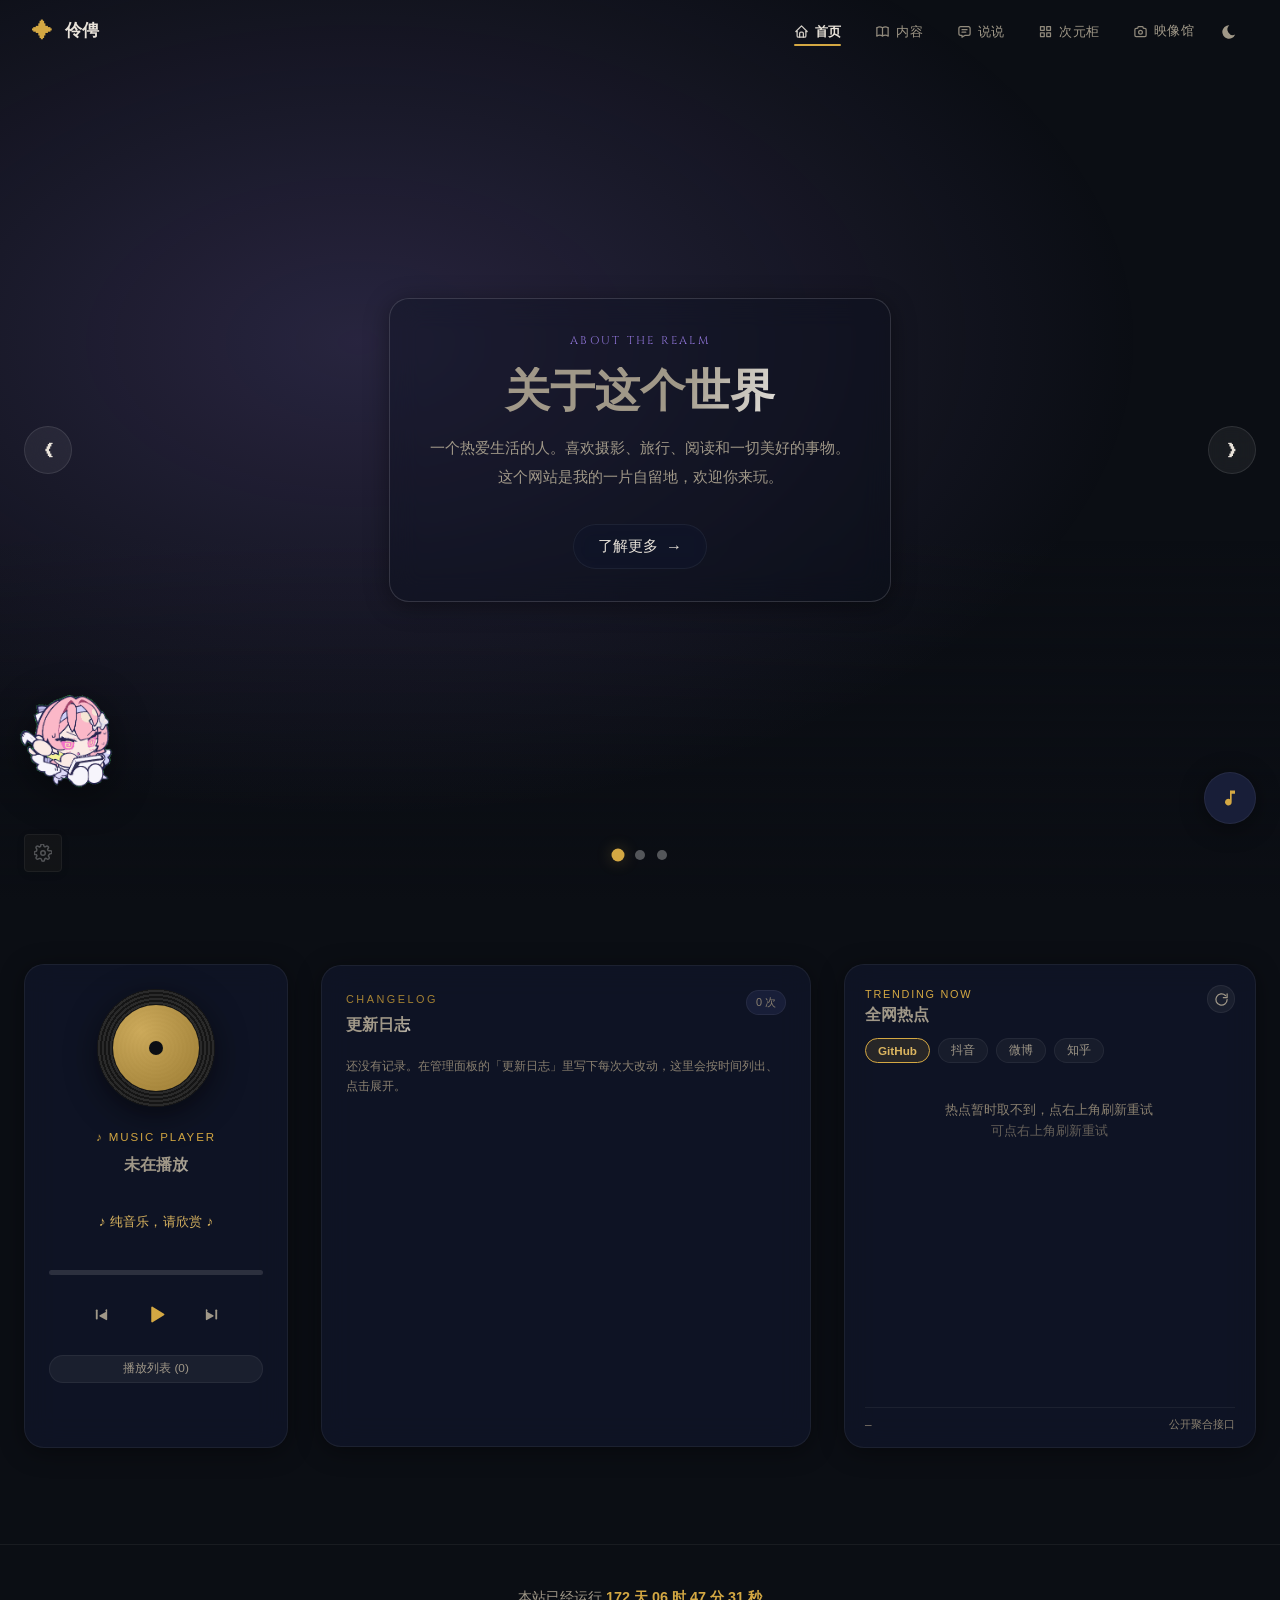
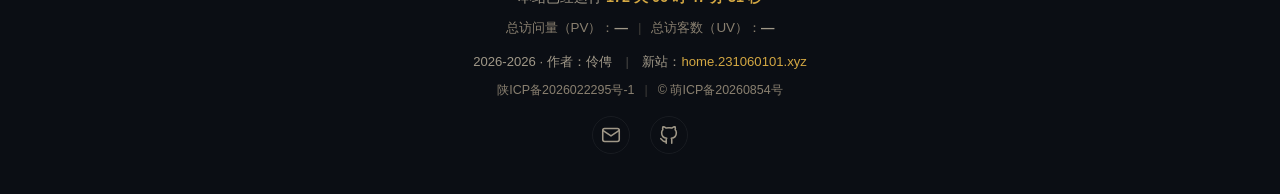
==== index.html @ 1134cbf4 "feat(dimension): 详情弹窗封面右侧加"档案信息表"，填掉那块空白 用户圈出封面右侧那块空白（作者胶囊下方、约 150px 高），问该加什么。 方案：加一张「名称 + 值」的档案信息表，" ====
<!DOCTYPE html>
<html lang="zh-CN" data-theme="dark"><!-- v250822.player -->
<head>
<meta charset="UTF-8">
<meta name="viewport" content="width=device-width, initial-scale=1.0">
<link rel="icon" id="favicon" href="assets/avatar-default.jpg">
<title>伶俜</title>
<meta name="description" content="伶俜的个人主页 - 探索奇幻世界">
<meta property="og:title" content="伶俜 | 幻想之境">
<meta property="og:description" content="探索伶俜的奇幻世界">
<meta property="og:type" content="website">
<meta property="og:url" content="https://home.xiaoaijiang.cloud">
<!-- 分享预览卡：没有 og:image 时，链接发到微信/QQ/Twitter 只有一行干文字，很难被点开。
    封面＝站点头像做成圆形（金色描边＋光晕，与站内 .slide-avatar 同款），1200x630 JPEG。 -->
<meta property="og:image" content="https://home.xiaoaijiang.cloud/assets/og-cover.jpg">
<meta property="og:image:width" content="1200">
<meta property="og:image:height" content="630">
<meta property="og:image:type" content="image/jpeg">
<meta property="og:image:alt" content="伶俜的头像">
<meta property="og:site_name" content="伶俜">
<meta name="twitter:card" content="summary_large_image">
<meta name="twitter:image" content="https://home.xiaoaijiang.cloud/assets/og-cover.jpg">
<meta name="twitter:image:alt" content="伶俜的头像">
<link rel="apple-touch-icon" href="assets/apple-touch-icon.png">
<meta name="theme-color" content="#0B0E14">
<meta name="color-scheme" content="dark">
<link rel="preconnect" href="https://xiaoaijiang-api.2918762608.workers.dev">
<style>
@font-face{font-family:'Cinzel';font-style:normal;font-weight:400 800;font-display:swap;src:url(assets/fonts/cinzel-latin.woff2) format('woff2');unicode-range:U+0000-00FF,U+0131,U+0152-0153,U+02BB-02BC,U+02C6,U+02DA,U+02DC,U+0304,U+0308,U+0329,U+2000-206F,U+20AC,U+2122,U+2191,U+2193,U+2212,U+2215,U+FEFF,U+FFFD}
@font-face{font-family:'Cinzel';font-style:normal;font-weight:400 800;font-display:swap;src:url(assets/fonts/cinzel-latin-ext.woff2) format('woff2');unicode-range:U+0100-02BA,U+02BD-02C5,U+02C7-02CC,U+02CE-02D7,U+02DD-02FF,U+0304,U+0308,U+0329,U+1D00-1DBF,U+1E00-1E9F,U+1EF2-1EFF,U+2020,U+20A0-20AB,U+20AD-20C0,U+2113,U+2C60-2C7F,U+A720-A7FF}
</style>
<script type="application/ld+json">
{"@context":"https://schema.org","@type":"Person","name":"伶俜","url":"https://home.xiaoaijiang.cloud","description":"一个热爱生活的人。喜欢摄影、旅行、阅读和一切美好的事物。","knowsAbout":["摄影","旅行","阅读","音乐","编程"]}
</script>
<style>
/* ============================================================
   FANTASY GAME PORTAL — DESIGN SYSTEM
   Theme: 星界暗底 + 羊皮纸容器 + 星芒金饰 + 毛玻璃
   ============================================================ */
:root {
  --void:#0B0E14;--astral:#11162A;--astral-elevated:#181E38;--astral-surface:#1C2342;
  --parchment:#F2E8D5;--parchment-warm:#EDE0C8;--parchment-dark:#D4C4A2;--parchment-border:#C4B08A;
  --ink:#2D2418;--ink-muted:#5C4E3A;--ink-faint:#8A7B65;
  --gold:#D4A843;--gold-bright:#E8C456;--gold-pale:#B8943A;--gold-glow:rgba(212,168,67,0.25);
  --magic:#9075D9;--magic-glow:rgba(144,117,217,0.2);
  --crimson:#A82D3F;--crimson-hover:#C23A4F;
  --text-primary:#E8E2D9;--text-secondary:#A09888;--text-muted:#8A8070;
  --glass-bg:rgba(17,22,42,0.75);--glass-border:rgba(255,255,255,0.06);
  --surface-border:rgba(255,255,255,0.06);--surface-border-strong:rgba(255,255,255,0.1);
  --radius-sm:6px;--radius-md:12px;--radius-lg:16px;--radius-xl:20px;--radius-pill:9999px;
  --shadow-card:0 4px 24px rgba(0,0,0,0.4);
  --shadow-card-hover:0 8px 40px rgba(0,0,0,0.5),0 0 30px var(--gold-glow);
  --space-1:4px;--space-2:8px;--space-3:12px;--space-4:16px;--space-5:20px;--space-6:24px;
  --space-8:32px;--space-10:40px;--space-12:48px;--space-16:64px;--space-20:80px;--space-24:96px;
  --nav-h:64px;--container-max:1400px;--container-padding:32px;
  --font-display:'Cinzel','PingFang SC','Microsoft YaHei',serif;
  --font-body:'PingFang SC','Microsoft YaHei','Noto Sans SC',-apple-system,BlinkMacSystemFont,sans-serif;
  --font-mono:'Cascadia Code','JetBrains Mono','Fira Code','Consolas',monospace;
  --ease-out:cubic-bezier(0.16,1,0.3,1);
}
/* 暗色主题：补齐 --wf-* 别名 + 渐变文字/便利贴变量 */
[data-theme="dark"]{
  --wf-canvas:#0B0E14; --wf-ink:#F2E8D5; --wf-ink-strong:#FFF6E8;
  --wf-body:#A09888;   --wf-mute:#857B6B; --wf-mute-soft:rgba(255,255,255,0.12);
  --wf-hairline:rgba(255,255,255,0.08);  --wf-purple:#9075D9;
  --grad-a:var(--text-secondary); --grad-b:#ffffff;
  /* 说说便签：与毛玻璃卡片一致（同 --glass-bg / --glass-border，自带模糊与描边） */
  --memo-ink:#E8E2D9; --memo-muted:#A09888;
}
/* 浅色主题 */
[data-theme="light"]{
  --void:#F5F0E8; --astral:#FFFFFF; --astral-elevated:#FFFFFF; --astral-surface:#F2E8D5;
  --parchment:#F2E8D5; --parchment-warm:#EDE0C8; --parchment-dark:#D4C4A2; --parchment-border:#C4B08A;
  --ink:#2D2418; --ink-muted:#5C4E3A; --ink-faint:#8A7B65;
  --text-primary:#1C2342; --text-secondary:#5C4E3A; --text-muted:#6B5D49;
  --glass-bg:rgba(255,255,255,0.55); --glass-border:rgba(0,0,0,0.08);
  --surface-border:rgba(0,0,0,0.08); --surface-border-strong:rgba(0,0,0,0.14);
  --shadow-card:0 4px 24px rgba(31,38,60,0.10); --shadow-card-hover:0 8px 40px rgba(31,38,60,0.16);
  --wf-canvas:#F5F0E8; --wf-ink:#1C2342; --wf-ink-strong:#0B0E14;
  --wf-body:#5C4E3A; --wf-mute:#75685A; --wf-mute-soft:rgba(0,0,0,0.10);
  --wf-hairline:rgba(0,0,0,0.10); --wf-purple:#6A4FB8;
  --grad-a:var(--text-secondary); --grad-b:var(--text-primary);
  /* 说说便签：浅色主题下同 --glass-bg，与毛玻璃卡片一致 */
  --memo-ink:#1C2342; --memo-muted:#5C4E3A;
}
[data-theme="light"] ::-webkit-scrollbar-track{background:#EDE4D0}
[data-theme="light"] ::selection{color:#fff}
/* 浅色下登录框覆盖（管理面板已改用主题令牌，不再需要逐条覆盖） */
[data-theme="light"] #login-box{background:#fff;color:#333;border-color:#ddd;box-shadow:0 24px 48px rgba(0,0,0,0.15)}
[data-theme="light"] #login-box h3{color:#1C2342}
[data-theme="light"] #login-box input{background:#f7f5f0;color:#333;border-color:#ddd}
[data-theme="light"] .slide-cta:hover,[data-theme="light"] .glass-btn:hover{background:rgba(0,0,0,0.08)}
[data-theme="light"] .carousel-arrow{background:rgba(255,255,255,0.5);border-color:rgba(0,0,0,0.12)}
[data-theme="light"] .carousel-arrow:hover{background:rgba(255,255,255,0.8);border-color:var(--gold);color:var(--gold)}
/* SPA 视图切换：一次渲染全部视图，CSS 显隐 */
#main .view{display:none}
#main .view.active{display:block;animation:viewIn .4s var(--ease-out)}
@keyframes viewIn{from{opacity:0;transform:translateY(12px)}to{opacity:1;transform:translateY(0)}}
/* 毛玻璃体系 */
.glass-card{background:var(--glass-bg);backdrop-filter:blur(12px);-webkit-backdrop-filter:blur(12px);border:1px solid var(--glass-border);box-shadow:var(--shadow-card);border-radius:var(--radius-lg)}
.glass-btn{background:var(--glass-bg);backdrop-filter:blur(8px);-webkit-backdrop-filter:blur(8px);border:1px solid var(--glass-border);border-radius:var(--radius-pill);color:var(--text-primary);transition:all .25s var(--ease-out)}
.glass-btn:hover{border-color:var(--gold);color:var(--gold)}
.glass-input{background:var(--glass-bg);backdrop-filter:blur(8px);-webkit-backdrop-filter:blur(8px);border:1px solid var(--glass-border);border-radius:var(--radius-md);color:var(--text-primary)}
.glass-input:focus{border-color:var(--gold);outline:none}
/* 说说（横线便签）—— 与整站同色调
   配色与毛玻璃卡片一致：直接复用 --glass-bg / --glass-border，同样带 backdrop blur。
   文字用 --memo-ink / --memo-muted；横线 color-mix(currentColor) 自动跟随文字色；
   左边距竖线用 --gold（跟随后台配置的主色）。
   尺寸固定：无图 264×300，有图同宽、高度让出照片空间。
   正文最多 7 行，超出显示省略号（-webkit-line-clamp），未超行则完整显示。 */
.memo-wall{display:flex;flex-wrap:wrap;gap:var(--space-6);max-width:var(--container-max);margin:0 auto;padding:0 var(--container-padding);justify-content:center;align-items:flex-start}
/* 便签高度随内容增减，但正文最多 7 行：
   短内容不会拖出一大片空白，长内容在第 8 行处由 line-clamp 出省略号。
   正文最少 3 行，避免只有几个字的便签变成一条窄边。 */
.memo-card{position:relative;width:264px;padding:0;border-radius:var(--radius-lg);
  color:var(--memo-ink);
  display:flex;flex-direction:column;overflow:hidden;
  background:var(--glass-bg);
  backdrop-filter:blur(14px);-webkit-backdrop-filter:blur(14px);
  border:1px solid var(--glass-border);
  box-shadow:var(--shadow-card);
  transition:transform .3s var(--ease-out),box-shadow .3s var(--ease-out)}
/* 毛玻璃卡片没有"纸折角"，这里只保留极轻的线性高光 */
.memo-card::before{content:'';position:absolute;inset:0;pointer-events:none;border-radius:inherit;
  background:linear-gradient(180deg,rgba(255,255,255,.05),rgba(255,255,255,0) 42%)}
.memo-card:hover{transform:translateY(-6px) scale(1.02);box-shadow:var(--shadow-card-hover);z-index:2}
/* 置顶：主色描边（与其它毛玻璃卡片的 hover 描边同一套语言） */
.memo-card.pinned{box-shadow:var(--shadow-card),inset 0 0 0 1px color-mix(in srgb,var(--gold) 55%,transparent)}
.memo-card.pinned::after{content:'';position:absolute;top:0;left:0;right:0;height:3px;border-radius:var(--radius-lg) var(--radius-lg) 0 0;pointer-events:none;
  background:linear-gradient(90deg,color-mix(in srgb,var(--gold) 75%,transparent),color-mix(in srgb,var(--gold) 25%,transparent))}
/* 日期抬头 */
.memo-head{padding:13px var(--space-5) 9px;font-family:var(--font-mono);font-size:.7em;
  color:var(--memo-muted);letter-spacing:.04em;flex:none}
/* 横线书写区：repeating-linear-gradient 每 22px 一条，线与文字 line-height:22px 对齐。
   线的位置推导（实测：对真实卡片扫参得到，勿凭直觉改）：
     首行墨迹范围 12→32px；repeating 的线自带 21px 内偏移，
     故 background-position 纵向取 11px 时线正落在 32px，与墨迹底边重合（delta = 0）。
     取 0 时线在 21px（穿过字身）、取 7 时在 28px（压在字的下缘），都不对。 */
/* 正文区随内容增减，但最多 7 行：
   上限 = 7 × 22px 行高（由 .memo-text 的 line-clamp 保证），
   下限给 3 行，避免只有两三个字的便签变成一条窄边。
   这样短内容不会拖出一大片空白，长内容也不会撑破卡片。 */
.memo-lined{flex:0 1 auto;min-height:0;overflow:hidden;display:flex;flex-direction:column;
  padding:11px var(--space-5) 6px 32px;
  background-image:
    repeating-linear-gradient(to bottom,transparent 0 21px,color-mix(in srgb,currentColor 11%,transparent) 21px 22px),
    linear-gradient(to right,transparent 23px,color-mix(in srgb,var(--gold) 45%,transparent) 23px 24px,transparent 24px);
  background-position:0 11px,0 0;
  background-repeat:repeat,no-repeat;background-attachment:local,scroll}
/* 正文最多 7 行：超出由 line-clamp 出省略号，未超行则完整显示（不做字符截断）。
   break-word 保证长串英文/URL 也能换行，否则一行装不下会漏出行数。 */
.memo-text{font-size:0.95em;color:var(--memo-ink);line-height:22px;min-height:66px;white-space:pre-wrap;
  word-break:break-word;overflow-wrap:anywhere;margin:0;
  display:-webkit-box;-webkit-box-orient:vertical;-webkit-line-clamp:7;line-clamp:7;overflow:hidden}
/* 底部：评论标记 */
.memo-foot{display:flex;align-items:center;justify-content:space-between;gap:var(--space-2);
  flex:none;padding:0 var(--space-5) 13px 32px}
.memo-date{display:none}
.memo-card{cursor:pointer}
/* 说说：筛选栏 / 标签 / 归档视图 */
.memo-toolbar{display:flex;align-items:center;gap:14px;flex-wrap:wrap;max-width:var(--container-max);margin:0 auto var(--space-5)}
.memo-tabs{display:flex;gap:4px;background:var(--astral-elevated);border:1px solid var(--surface-border);border-radius:999px;padding:3px;flex:none}
.memo-tab{font:inherit;font-size:.78em;color:var(--text-secondary);background:transparent;border:none;border-radius:999px;padding:5px 16px;cursor:pointer;transition:background .2s,color .2s}
.memo-tab.active{background:var(--gold-glow);color:var(--gold-bright)}
.memo-tagbar{display:flex;align-items:center;gap:8px;flex-wrap:wrap;min-height:24px}
.memo-tag{font-size:.74em;color:var(--text-secondary);background:var(--astral-elevated);border:1px solid var(--surface-border);border-radius:999px;padding:3px 11px;cursor:pointer;transition:all .2s;user-select:none}
.memo-tag:hover{border-color:var(--gold);color:var(--gold-bright)}
.memo-tag.on{background:var(--gold-glow);border-color:var(--gold);color:var(--gold-bright)}
.memo-tag i{font-style:normal;opacity:.6;margin-left:5px;font-size:.9em}
.memo-tag-hint{font-size:.74em;color:var(--text-muted)}
/* 归档：分组方式切换（按时间 / 按标签） */
.memo-grouping{display:flex;align-items:center;gap:6px;flex:none}
.memo-grouping-label{font-size:.72em;color:var(--text-muted)}
.memo-gbtn{font:inherit;font-size:.72em;color:var(--text-muted);background:transparent;border:1px solid var(--surface-border);border-radius:999px;padding:3px 11px;cursor:pointer;transition:all .2s}
.memo-gbtn:hover{color:var(--text-secondary);border-color:var(--gold-pale)}
.memo-gbtn.on{color:var(--gold-bright);border-color:var(--gold);background:var(--gold-glow)}
.memo-arch-taggroup .memo-arch-label{color:var(--gold-bright)}
.memo-arch-taggroup .memo-arch-label::before{content:'#';opacity:.55;margin-right:1px}
/* ============ 次元柜（书籍 / 影视 / 游戏）============ */
.dim-toolbar{display:flex;align-items:center;justify-content:space-between;gap:var(--space-4);flex-wrap:wrap;margin-bottom:var(--space-6)}
.dim-tabs{display:flex;gap:5px;background:var(--glass-bg);border:1px solid var(--glass-border);border-radius:999px;padding:4px;flex:none}
.dim-tab{font:inherit;font-size:.82em;color:var(--text-secondary);background:transparent;border:none;border-radius:999px;padding:7px 18px;cursor:pointer;display:flex;align-items:center;gap:6px;transition:all .22s var(--ease-out);white-space:nowrap}
.dim-tab:hover{color:var(--text-primary)}
.dim-tab.active{color:#1a1408;background:linear-gradient(135deg,var(--gold-bright),var(--gold));box-shadow:0 2px 10px var(--gold-glow)}
.dim-tab-ic{display:block;flex:none;transition:transform .26s var(--ease-out)}
.dim-tab:hover .dim-tab-ic{transform:translateY(-1px) scale(1.1)}
.dim-tab:active{transform:scale(.95)}
.dim-tab.active .dim-tab-ic{transform:scale(1.06)}
.dim-subs{display:flex;gap:6px;flex-wrap:wrap;justify-content:flex-end}
.dim-sub{font:inherit;font-size:.74em;color:var(--text-muted);background:transparent;border:1px solid var(--surface-border);border-radius:999px;padding:4px 12px;cursor:pointer;display:flex;gap:6px;align-items:center;transition:all .2s}
.dim-sub:hover{color:var(--text-secondary);border-color:var(--gold-pale)}
.dim-sub.on{color:var(--gold-bright);border-color:var(--gold);background:var(--gold-glow)}
.dim-sub span{font-size:.9em;opacity:.72;font-variant-numeric:tabular-nums}
.dim-grid{display:grid;grid-template-columns:repeat(auto-fill,minmax(228px,1fr));gap:var(--space-5);align-items:start}
.dim-grid.games{grid-template-columns:repeat(auto-fill,minmax(268px,1fr))}
.dim-card{display:flex;flex-direction:column;background:var(--glass-bg);border:1px solid var(--glass-border);border-radius:var(--radius-lg);overflow:hidden;transition:transform .28s var(--ease-out),border-color .28s,box-shadow .28s}
.dim-card:hover{transform:translateY(-4px);border-color:var(--gold-pale);box-shadow:0 12px 32px rgba(0,0,0,.28)}
.dim-thumb{position:relative;width:100%;aspect-ratio:3/4;background:rgba(0,0,0,.22);overflow:hidden;flex:none}
.dim-poster{width:100%;height:100%;object-fit:cover;display:block}
.dim-img-none{display:flex;align-items:center;justify-content:center;font-size:2.4em;opacity:.5}
.dim-img-broken{background:rgba(0,0,0,.2)}
/* 游戏：小图标 + 横向排布 */
.dim-card.is-game{flex-direction:row;align-items:flex-start}
.dim-card.is-game .dim-thumb{width:64px;height:64px;aspect-ratio:auto;margin:14px 0 14px 14px;border-radius:12px}
.dim-icon{width:100%;height:100%;object-fit:cover;display:block}
.dim-card.is-game .dim-body{padding:14px 14px 14px 12px}
.dim-body{padding:14px 16px 16px;display:flex;flex-direction:column;gap:7px;flex:1;min-width:0}
.dim-head{display:flex;align-items:flex-start;gap:8px;justify-content:space-between}
.dim-title{font-size:.98em;color:var(--text-primary);margin:0;line-height:1.35;font-weight:600;word-break:break-word}
.dim-chip{font-size:.68em;color:var(--gold-pale);border:1px solid rgba(212,168,67,.3);border-radius:999px;padding:1px 8px;white-space:nowrap;flex:none;line-height:1.6}
.dim-meta{font-size:.74em;color:var(--text-muted);margin:0;line-height:1.5}
.dim-stars{display:flex;align-items:center;gap:1px;font-size:.88em;line-height:1}
.dim-star{color:var(--surface-border)}
.dim-star.full{color:var(--gold-bright)}
.dim-star.half{background:linear-gradient(90deg,var(--gold-bright) 50%,var(--surface-border) 50%);-webkit-background-clip:text;background-clip:text;color:transparent}
.dim-score{margin-left:6px;font-size:.82em;color:var(--text-muted);font-variant-numeric:tabular-nums}
.dim-review{font-size:.82em;color:var(--text-secondary);line-height:1.68;margin:0;white-space:pre-wrap;word-break:break-word}
/* 整张卡片点击展开：详情（简介 / 评价 / 链接）默认收起 */
.dim-card.clickable{cursor:pointer}
.dim-card.clickable:hover{border-color:var(--gold)}
.dim-card.clickable:active{transform:translateY(-1px) scale(.995)}
.dim-card:focus-visible{outline:2px solid var(--gold);outline-offset:2px}
.dim-toggle{display:flex;align-items:center;gap:6px;font-size:.74em;color:var(--gold);margin-top:3px;user-select:none;transition:color .2s}
.dim-card:hover .dim-toggle{color:var(--gold-bright)}
.dim-chev{transition:transform .28s var(--ease-out);display:inline-block;font-size:1.1em;line-height:1}
/* ============ 书籍：立体书（参考博客书架的抽书效果）============ */
.dim-grid.books{grid-template-columns:repeat(auto-fill,minmax(138px,1fr));gap:30px 22px;perspective:1400px}
.book3d{--book-depth:34px;position:relative;background:none;border:none;border-radius:0;overflow:visible;padding:0;
  perspective:900px;cursor:default;transition:none}
.book3d.clickable{cursor:pointer}
.book3d:hover,.book3d:focus-visible{transform:none;box-shadow:none;border-color:transparent}
.book3d:focus-visible{outline:2px solid var(--gold);outline-offset:6px;border-radius:4px}
.book3d-scene{position:relative;width:100%;aspect-ratio:25/36}
.book3d-inner{position:absolute;inset:0;transform-style:preserve-3d;transition:transform .52s cubic-bezier(.22,.61,.36,1)}
.book3d:hover .book3d-inner{transform:rotateY(-30deg) scale(1.09) translateX(-14px)}
.book3d.following .book3d-inner{transition:transform .16s ease-out}
.book3d-cover{position:absolute;inset:0;border-radius:3px 5px 5px 3px;overflow:hidden;background:#1c1a16;
  box-shadow:0 1px 2px rgba(0,0,0,.35),0 8px 20px rgba(0,0,0,.32),
             inset -2px 0 3px rgba(0,0,0,.35),inset 1px 0 1px rgba(255,255,255,.14),inset 0 -1px 0 rgba(0,0,0,.25)}
.book3d-art{position:absolute;inset:0;overflow:hidden;background:linear-gradient(135deg,#2a2721,#1b1915)}
.book3d-img{position:relative;z-index:1;width:100%;height:100%;object-fit:cover;display:block}
.book3d-img-broken{display:none}
.book3d-fallback{position:absolute;inset:0;display:flex;flex-direction:column;align-items:center;justify-content:center;gap:9px;padding:16px 11px;text-align:center;
  background:linear-gradient(150deg,#3d3628,#221e17);color:var(--gold-pale)}
.book3d-fb-ic{opacity:.55;margin-bottom:2px}
.book3d-fb-title{font-size:.84em;line-height:1.55;font-weight:600;color:#f2e8d2;word-break:break-word}
.book3d-fb-author{font-size:.68em;opacity:.72}
/* 影视：海报是 2:3，书薄一点，网格也稍宽 */
.dim-grid.films{grid-template-columns:repeat(auto-fill,minmax(156px,1fr));gap:30px 24px}
.book3d.film3d{--book-depth:30px}
.book3d.film3d .book3d-scene{aspect-ratio:2/3}
.book3d.film3d .book3d-cover{border-radius:4px 7px 7px 4px}
.book3d.film3d .book3d-back{border-radius:4px 7px 7px 4px}
/* 书脊高光/暗部，让封面有"被装订过"的立体感 */
.book3d-bind{position:absolute;left:0;top:0;bottom:0;width:10%;z-index:2;pointer-events:none;mix-blend-mode:overlay;
  background:linear-gradient(90deg,rgba(255,255,255,0),rgba(255,255,255,.26) 26%,rgba(255,255,255,0) 52%,rgba(0,0,0,.3) 84%,rgba(0,0,0,.12))}
.book3d-tag{position:absolute;top:6px;left:6px;z-index:3;font-size:.6em;color:#fff;background:rgba(0,0,0,.58);border-radius:4px;padding:2px 6px;line-height:1.5;pointer-events:none;letter-spacing:.02em}
.book3d-score{position:absolute;top:6px;right:6px;z-index:3;font-size:.63em;font-weight:700;color:#fbbf24;background:rgba(0,0,0,.58);border-radius:4px;padding:2px 6px;line-height:1.5;pointer-events:none}
/* 右侧书页边：绕 Y 转 90° 后正好连起封面与封底，抽出来时才看得见 */
.book3d-pages{position:absolute;top:3px;left:calc(100% - var(--book-depth) / 2 - 3px);width:calc(var(--book-depth) - 2px);height:calc(100% - 12px);
  transform:rotateY(90deg) translateX(calc(var(--book-depth) / 2));
  background:repeating-linear-gradient(90deg,#f6f2e8,#ded9cc 1px,#f6f2e8 3px,#bab4a5 2px)}
.book3d-back{position:absolute;inset:0;border-radius:3px 5px 5px 3px;transform:translateZ(calc(-1 * var(--book-depth)));
  background:linear-gradient(135deg,#2b2822,#191714);box-shadow:inset 0 0 12px rgba(0,0,0,.55)}
@media (max-width:820px){ .dim-grid.books{grid-template-columns:repeat(auto-fill,minmax(116px,1fr));gap:24px 16px} }
@media (max-width:520px){
  .dim-grid.books{grid-template-columns:repeat(auto-fill,minmax(96px,1fr));gap:20px 12px}
  .book3d{--book-depth:22px}
  .book3d-tag{font-size:.54em;top:4px;left:4px;padding:1px 4px}
  .book3d-score{font-size:.56em;top:4px;right:4px;padding:1px 4px}
}
@media (prefers-reduced-motion: reduce){
  .book3d-inner{transition:none}
  .book3d:hover .book3d-inner{transform:none}
}
.dim-svg{display:block}
.dim-empty .dim-svg{margin:0 auto 10px;opacity:.55;color:var(--text-muted)}
/* ============ 次元柜详情弹窗 ============ */
body.dim-modal-open{overflow:hidden}
.dim-modal{position:fixed;inset:0;z-index:9999;display:flex;align-items:center;justify-content:center;padding:24px;opacity:0;pointer-events:none;transition:opacity .26s var(--ease-out)}
.dim-modal.show{opacity:1;pointer-events:auto}
.dim-modal-mask{position:absolute;inset:0;background:rgba(6,8,14,.72);backdrop-filter:blur(6px);-webkit-backdrop-filter:blur(6px)}
.dim-modal-box{position:relative;width:min(640px,100%);max-height:min(86vh,860px);display:flex;flex-direction:column;
  background:linear-gradient(160deg,rgba(28,26,22,.98),rgba(18,17,15,.99));border:1px solid var(--gold-pale);
  border-radius:18px;box-shadow:0 28px 80px rgba(0,0,0,.6);
  transform:translateY(26px) scale(.93);opacity:0;
  transition:transform .36s cubic-bezier(.16,1,.3,1),opacity .26s ease-out;
  overflow:hidden}
.dim-modal.show .dim-modal-box{transform:none;opacity:1}
/* 弹窗内容依次淡入，开起来有层次 */
@keyframes dimMIn{from{opacity:0;transform:translateY(12px)}to{opacity:1;transform:none}}
.dim-modal-scroll>*{animation:dimMIn .44s var(--ease-out) both}
.dim-modal-scroll>*:nth-child(1){animation-delay:.04s}
.dim-modal-scroll>*:nth-child(2){animation-delay:.09s}
.dim-modal-scroll>*:nth-child(3){animation-delay:.13s}
.dim-modal-scroll>*:nth-child(4){animation-delay:.17s}
.dim-modal-scroll>*:nth-child(5){animation-delay:.21s}
.dim-modal-scroll>*:nth-child(6){animation-delay:.25s}
.dim-modal-scroll>*:nth-child(n+7){animation-delay:.28s}
@media (prefers-reduced-motion: reduce){
  .dim-modal-box{transition:opacity .2s}
  .dim-modal-scroll>*{animation:none}
}
.dim-modal-x{position:absolute;top:12px;right:12px;z-index:2;width:34px;height:34px;display:flex;align-items:center;justify-content:center;
  background:rgba(0,0,0,.42);color:var(--text-secondary);border:1px solid var(--glass-border);border-radius:50%;cursor:pointer;transition:all .2s}
.dim-modal-x:hover{color:var(--gold-bright);border-color:var(--gold);background:rgba(0,0,0,.62)}
.dim-modal-x:active{transform:scale(.92)}
.dim-modal-scroll{padding:26px 28px 28px;overflow-y:auto;overscroll-behavior:contain}
.dim-m-cover{position:relative;margin:-26px -28px 18px;height:280px;overflow:hidden;background:rgba(0,0,0,.4);
  display:flex;align-items:center;justify-content:center}
.dim-m-cover.is-game{height:220px}
/* 背景：同一张图放大 + 高斯模糊，作为衬底（主图不裁切，边缘不会突兀） */
.dim-m-cover-bg{position:absolute;inset:-24px;background-size:cover;background-position:center;
  filter:blur(30px) saturate(1.25) brightness(.72);transform:scale(1.12)}
/* 主图：完整显示（contain），带投影，长宽比再极端也不会被切掉 */
.dim-m-cover-img{position:relative;z-index:1;max-width:calc(100% - 36px);max-height:calc(100% - 26px);width:auto;height:auto;
  object-fit:contain;display:block;border-radius:5px;box-shadow:0 12px 34px rgba(0,0,0,.55),0 0 0 1px rgba(255,255,255,.08)}
.dim-m-head{display:flex;align-items:center;gap:9px;flex-wrap:wrap;margin-bottom:9px}
.dim-m-kind{display:inline-flex;align-items:center;gap:5px;font-size:.72em;color:var(--gold-pale);letter-spacing:.04em}
.dim-m-title{font-size:1.28em;color:var(--text-primary);margin:0 0 6px;line-height:1.4;font-weight:600;word-break:break-word;padding-right:36px}
.dim-m-meta{font-size:.8em;color:var(--text-muted);margin:0 0 8px}
.dim-m-stars{font-size:1.05em;margin-bottom:4px}
.dim-m-sec{margin-top:18px;padding-top:16px;border-top:1px solid var(--glass-border)}
.dim-m-lb{font-size:.74em;color:var(--gold-bright);letter-spacing:.08em;margin-bottom:8px}
.dim-m-text{font-size:.9em;color:var(--text-secondary);line-height:1.85;margin:0;white-space:pre-wrap;word-break:break-word}
.dim-m-list{margin:0;padding-left:19px;display:flex;flex-direction:column;gap:8px}
.dim-m-list li{font-size:.88em;color:var(--text-secondary);line-height:1.8}
.dim-m-none{font-size:.84em;color:var(--text-muted);margin:16px 0 0}
.dim-m-link{display:inline-block;margin-top:20px;font-size:.82em;color:var(--gold);text-decoration:none;border:1px solid rgba(212,168,67,.36);border-radius:9px;padding:7px 16px;transition:all .2s}
.dim-m-link:hover{color:var(--gold-bright);border-color:var(--gold);background:var(--gold-glow)}
/* ══════════ 详情弹窗改版（照用户草图：封面 / 作品名 / 作者·平台 / 标签 / 01 SYNOPSIS 简介）══════════ */
.dim-top{display:flex;gap:18px;align-items:flex-start}
.dm-cover{position:relative;flex:none;width:150px;aspect-ratio:2/3;border-radius:8px;overflow:hidden;
  background:rgba(255,255,255,.05);border:1px solid var(--glass-border);
  box-shadow:0 16px 36px rgba(0,0,0,.45)}
.dm-cover img{width:100%;height:100%;object-fit:cover;display:block}
.dm-cover-fb{position:absolute;inset:0;display:flex;align-items:center;justify-content:center;color:var(--text-muted)}
.dm-cover:not(.is-empty) .dm-cover-fb{display:none}
.dm-info{flex:1;min-width:0;display:flex;flex-direction:column;gap:10px;padding-top:2px}
.dm-title{margin:0;font-size:1.5em;line-height:1.3;font-weight:600;color:var(--text-primary);word-break:break-word}
.dm-author{display:inline-flex;align-items:center;gap:7px;align-self:flex-start;max-width:100%;
  font-size:.82em;color:var(--gold-bright);text-decoration:none;
  border:1px solid rgba(212,168,67,.55);border-radius:6px;padding:4px 10px;
  background:rgba(212,168,67,.08);transition:all .2s}
.dm-author:hover{background:rgba(212,168,67,.16);border-color:var(--gold)}
.dm-chev{font-size:1.15em;line-height:1;opacity:.8}
.dm-stars{font-size:.95em}
/* 封面右侧那张"档案信息表"：评分 / 类型 / 日期 —— 填满原来空着的那块 */
.dm-facts{margin:14px 0 0;padding:0;display:flex;flex-direction:column;gap:9px}
.dm-facts>div{display:flex;align-items:baseline;gap:12px;font-size:.82em;min-width:0}
.dm-facts dt{flex:none;width:3em;color:var(--text-muted);letter-spacing:.1em;font-size:.92em}
.dm-facts dd{margin:0;display:flex;align-items:center;gap:8px;flex-wrap:wrap;
  color:var(--text-secondary);min-width:0;word-break:break-word}
.dm-facts dd i{font-style:normal;opacity:.4}
.dm-fact-num{font-weight:600;color:var(--gold-bright);font-variant-numeric:tabular-nums}
.dm-fact-mono{font-family:ui-monospace,SFMono-Regular,Menlo,monospace;font-size:.94em;letter-spacing:.04em}
.dm-tags{display:flex;flex-wrap:wrap;gap:8px;margin:16px 0 0}
.dm-tag{font-size:.78em;line-height:1.4;color:var(--text-secondary);background:rgba(255,255,255,.06);
  border:1px solid var(--glass-border);border-radius:999px;padding:5px 14px}
.dm-sec{margin-top:22px}
.dm-sec-head{display:flex;align-items:center;gap:7px;font-size:.72em;letter-spacing:.14em;
  font-family:ui-monospace,SFMono-Regular,Menlo,monospace;color:var(--text-muted)}
.dm-sec-head b{font-weight:500;color:var(--gold-pale)}
.dm-sec-head i{font-style:normal;opacity:.45}
.dm-sec-head em{flex:1;height:1px;background:var(--glass-border);margin-left:4px}
.dm-sec-title{margin:10px 0 12px;font-size:1.16em;font-weight:600;color:var(--text-primary)}
.dm-text{margin:0;font-size:.92em;line-height:2;color:var(--text-secondary);
  white-space:pre-wrap;word-break:break-word;text-indent:2em}
.dm-list{margin:0;padding-left:19px;display:flex;flex-direction:column;gap:8px}
.dm-list li{font-size:.9em;line-height:1.85;color:var(--text-secondary)}
.dm-link{display:inline-block;margin-top:22px;font-size:.82em;color:var(--gold);text-decoration:none;
  border:1px solid rgba(212,168,67,.4);border-radius:8px;padding:7px 16px;transition:all .2s}
.dm-link:hover{color:var(--gold-bright);border-color:var(--gold);background:var(--gold-glow)}
@media (max-width:560px){
  .dm-cover{width:112px}
  .dm-title{font-size:1.24em}
}
@media (max-width:560px){
  .dim-modal{padding:0;align-items:flex-end}
  .dim-modal-box{width:100%;max-height:92vh;border-radius:18px 18px 0 0;border-bottom:none}
  .dim-modal-scroll{padding:22px 20px 26px}
  .dim-m-cover{margin:-22px -20px 16px;height:230px}
  .dim-m-title{font-size:1.15em}
}
/* 切换分类时错落入场，让"点了有反应"看得见 */
@keyframes dimIn{from{opacity:0;transform:translateY(12px)}to{opacity:1;transform:none}}
.dim-anim .dim-card{animation:dimIn .4s var(--ease-out) both}
.dim-anim .dim-card:nth-child(1){animation-delay:0s}
.dim-anim .dim-card:nth-child(2){animation-delay:.05s}
.dim-anim .dim-card:nth-child(3){animation-delay:.1s}
.dim-anim .dim-card:nth-child(4){animation-delay:.15s}
.dim-anim .dim-card:nth-child(5){animation-delay:.2s}
.dim-anim .dim-card:nth-child(n+6){animation-delay:.25s}
.dim-link{font-size:.75em;color:var(--gold);text-decoration:none;margin-top:2px;transition:color .2s}
.dim-link:hover{color:var(--gold-bright)}
.dim-empty{grid-column:1/-1;text-align:center;color:var(--text-muted);font-size:.88em;padding:52px 16px;line-height:1.9}
.dim-count{text-align:center;font-size:.76em;color:var(--text-muted);margin-top:var(--space-5)}
@media (max-width:820px){
  .dim-toolbar{flex-direction:column;align-items:stretch;gap:var(--space-3)}
  .dim-tabs{justify-content:center}
  .dim-subs{justify-content:center}
}
@media (max-width:520px){
  .dim-grid{grid-template-columns:1fr 1fr;gap:var(--space-4)}
  .dim-grid.games{grid-template-columns:1fr}
  .dim-tab{padding:6px 13px;font-size:.78em}
}
.memo-tags{display:flex;gap:6px;flex-wrap:wrap;padding:0 var(--space-5) 8px 32px}
.memo-tag-chip{font-size:.68em;color:var(--gold-pale);background:rgba(212,168,67,.1);border:1px solid rgba(212,168,67,.3);border-radius:999px;padding:1px 9px;cursor:pointer}
.memo-tag-chip:hover{color:var(--gold-bright);border-color:var(--gold)}
.memo-archive{max-width:var(--container-max);margin:0 auto;display:flex;flex-direction:column;gap:var(--space-6)}
.memo-arch-month{display:flex;flex-direction:column;gap:2px}
.memo-arch-label{font-family:var(--font-display);font-size:.92em;color:var(--wf-ink);padding-bottom:7px;margin-bottom:5px;border-bottom:1px solid var(--surface-border);display:flex;align-items:baseline;gap:10px}
.memo-arch-label span{font-size:.72em;color:var(--text-muted);font-weight:400}
.memo-arch-row{display:flex;align-items:baseline;gap:12px;padding:7px 10px;border-radius:8px;cursor:pointer;transition:background .18s}
.memo-arch-row:hover{background:var(--astral-elevated)}
.memo-arch-date{font-size:.74em;color:var(--text-muted);flex:none;font-variant-numeric:tabular-nums;width:42px}
.memo-arch-text{font-size:.84em;color:var(--text-secondary);flex:1;min-width:0;overflow:hidden;text-overflow:ellipsis;white-space:nowrap}
.memo-arch-tags{font-size:.68em;color:var(--gold-pale);flex:none}
@media(max-width:560px){.memo-arch-text{white-space:normal}.memo-arch-tags{display:none}}
/* 配图按方向分两种排版（方向由 JS 加载后按 naturalWidth/Height 判定，先按横版渲染）：
   横版：拉满便签内容宽度、作为通栏照片置顶，正文在其下方
   竖版：整体靠左，正文紧接在右侧（float 让文字自动绕排） */
.memo-card-img{display:block;object-fit:cover;border-radius:var(--radius-sm);
  border:1px solid var(--glass-border);box-shadow:0 2px 8px rgba(0,0,0,.28);background:rgba(255,255,255,.04)}
.memo-lined.has-img{padding-top:11px;padding-bottom:6px} /* 与普通卡一致，内容盒同为 154 */
/* 横版：拉满便签内容宽度、通栏置顶，正文在其下方 */
.memo-lined.has-img.img-land .memo-card-img{width:100%;height:84px;margin:0 0 10px}
/* 竖版：照片整体靠左，正文紧接在右侧（grid 自动分配剩余宽度，不写死偏移） */
.memo-lined.has-img.img-port{display:grid;grid-template-columns:auto 1fr;column-gap:10px;align-items:start}
.memo-lined.has-img.img-port .memo-card-img{grid-column:1;width:84px;height:112px;margin:0}
.memo-lined.has-img.img-port .memo-text{grid-column:2;min-width:0}
/* 评论标记做成与毛玻璃一致的浅色标签 */
.memo-cmt-count{display:inline-flex;align-items:center;gap:5px;padding:2px 9px 2px 7px;
  border-radius:var(--radius-pill);font-size:.7em;color:var(--memo-muted);flex:none;
  background:rgba(255,255,255,.06);
  border:1px solid var(--glass-border)}
.memo-cmt-count svg{width:12px;height:12px;flex:none;opacity:.85}
/* 说说详情弹窗 + 评论 */
.memo-detail-overlay{position:fixed;inset:0;z-index:10060;background:rgba(5,8,14,0.72);backdrop-filter:blur(6px);-webkit-backdrop-filter:blur(6px);display:none;align-items:center;justify-content:center;padding:var(--space-5)}
.memo-detail-overlay.show{display:flex}
.memo-detail{width:min(680px,100%);max-height:88vh;overflow-y:auto;background:var(--glass-bg);backdrop-filter:blur(20px);-webkit-backdrop-filter:blur(20px);border:1px solid var(--glass-border);border-radius:var(--radius-xl);padding:var(--space-7);box-shadow:var(--shadow-card-hover)}
.memo-detail-close{position:sticky;top:0;float:right;width:34px;height:34px;border-radius:50%;background:rgba(255,255,255,.08);border:1px solid var(--glass-border);color:var(--text-secondary);cursor:pointer;font-size:1.05em;line-height:1}
.memo-detail-close:hover{color:var(--gold);border-color:var(--gold)}
.memo-detail-img{width:100%;max-height:380px;object-fit:cover;border-radius:12px;margin:0 0 var(--space-5);display:block;border:1px solid var(--glass-border)}
.memo-detail-text{font-size:1.05em;color:var(--text-primary);line-height:1.85;white-space:pre-wrap;word-break:break-word}
.memo-detail-date{display:block;margin:var(--space-4) 0 var(--space-6);font-family:var(--font-mono);font-size:.75em;color:var(--text-muted);text-align:right}
.memo-comments{border-top:1px solid var(--glass-border);padding-top:var(--space-5)}
.memo-comments h4{font-size:.95em;color:var(--text-primary);margin-bottom:var(--space-4)}
.comment-item{display:flex;gap:var(--space-3);margin-bottom:var(--space-4)}
.comment-avatar{width:34px;height:34px;border-radius:50%;flex-shrink:0;object-fit:cover;background:var(--astral-elevated);border:1px solid var(--glass-border)}
.comment-body{flex:1;min-width:0}
.comment-head{display:flex;align-items:baseline;gap:var(--space-2);flex-wrap:wrap}
.comment-user{font-size:.85em;font-weight:600;color:var(--gold-bright)}
.comment-date{font-size:.7em;color:var(--text-muted);font-family:var(--font-mono)}
.comment-content{font-size:.88em;color:var(--text-primary);line-height:1.6;word-break:break-word;margin-top:2px}
.comment-empty{font-size:.85em;color:var(--text-muted);text-align:center;padding:var(--space-4)}
.comment-input-row{display:flex;gap:var(--space-2);margin-top:var(--space-4)}
.comment-input{flex:1;padding:10px 16px;border-radius:var(--radius-pill);background:var(--astral-elevated);border:1px solid var(--surface-border);color:var(--text-primary);font-family:var(--font-body);font-size:.9em}
.comment-input:focus{outline:none;border-color:var(--gold)}
.comment-send{padding:0 20px;border-radius:var(--radius-pill);background:var(--gold);color:#0B0E14;border:none;cursor:pointer;font-weight:600;font-size:.9em}
.comment-send:disabled{opacity:.5;cursor:not-allowed}
.gh-login-btn{display:inline-flex;align-items:center;gap:var(--space-2);padding:9px 16px;border-radius:var(--radius-pill);background:rgba(255,255,255,.06);border:1px solid var(--glass-border);color:var(--text-primary);cursor:pointer;font-size:.85em;transition:all .2s}
.gh-login-btn .gh-ic{width:15px;height:15px;flex:none;fill:currentColor}
/* 评论图标：跟随文字颜色，与标题/按钮基线对齐 */
.ic-cmt{width:1em;height:1em;flex:none;display:inline-block;vertical-align:-0.16em}
#memo-cmt-title{display:flex;align-items:center;gap:7px}
#memo-cmt-title .ic-cmt{width:15px;height:15px;color:var(--gold)}
.comment-send{display:inline-flex;align-items:center;gap:6px}
.comment-send .ic-cmt{width:13px;height:13px}
.gh-login-btn:hover{border-color:var(--gold);color:var(--gold)}
.gh-login-btn .gh-user{color:var(--gold-bright);font-weight:600}
.comment-auth-row{margin-top:var(--space-4)}
/* 地图相册 */
.map-wrap{max-width:var(--container-max);margin:0 auto;padding:var(--space-6);background:var(--glass-bg);backdrop-filter:blur(16px);-webkit-backdrop-filter:blur(16px);border:1px solid var(--glass-border);border-radius:var(--radius-xl);box-shadow:var(--shadow-card)}
#china-map{width:100%;height:680px;border-radius:var(--radius-lg);overflow:hidden;border:1px solid var(--glass-border);background:rgba(8,12,22,0.4);backdrop-filter:blur(8px);-webkit-backdrop-filter:blur(8px);box-shadow:var(--shadow-card)}
.map-hint{color:var(--text-secondary);font-size:.9em;margin:var(--space-2) 0 var(--space-5);opacity:.85}
.map-city-panel{display:none;margin-top:var(--space-8)}
.map-city-panel.show{display:block;animation:viewIn .4s var(--ease-out)}
.map-city-head{display:flex;align-items:baseline;gap:var(--space-3);margin-bottom:var(--space-5)}
.map-city-head h3{font-family:var(--font-display);font-size:1.3em;color:var(--gold-bright)}
.map-city-head span{color:var(--text-muted);font-size:.85em}
.map-city-grid{display:grid;grid-template-columns:repeat(auto-fill,minmax(180px,1fr));gap:var(--space-4)}
.map-photo{position:relative;border-radius:var(--radius-md);overflow:hidden;cursor:pointer;border:1px solid var(--glass-border);background:var(--astral-elevated);transition:transform .25s var(--ease-out),box-shadow .25s var(--ease-out)}
.map-photo:hover{transform:translateY(-3px);box-shadow:var(--shadow-card-hover)}
.map-photo img{width:100%;height:140px;object-fit:cover;display:block}
.map-photo-cap{position:absolute;bottom:0;left:0;right:0;padding:6px 10px;font-size:.72em;color:#fff;background:linear-gradient(transparent,rgba(0,0,0,0.7))}
.map-unlocated{margin-top:var(--space-8)}
.map-unlocated summary{cursor:pointer;color:var(--text-secondary);font-size:.9em;margin-bottom:var(--space-4);list-style:none}
.map-empty{padding:40px 20px;text-align:center;color:var(--text-muted);font-size:.9em}
/* ---- Reset ---- */
*,*::before,*::after{box-sizing:border-box;margin:0;padding:0}
/* hidden 属性必须真的能隐藏。
   浏览器默认的 [hidden]{display:none} 优先级极低，会被 .memo-card{display:flex}
   这类组件规则覆盖 —— 结果 el.hidden=true 后元素照样显示。
   「点分类标签筛选卡片」失效就是这个原因（状态变了、卡片没消失）。
   这条规则放在所有组件规则之前，用 !important 兜住全站。 */
[hidden]{display:none !important}
html{scroll-behavior:smooth;overflow-x:hidden}
body{font-family:var(--font-body);color:var(--wf-body);background:var(--wf-canvas);min-height:100vh;line-height:1.75;font-size:16px;-webkit-font-smoothing:antialiased;overflow-x:hidden}
/* ---- Splash Screen ---- */
.skip-link{position:absolute;left:-9999px;top:0;z-index:200000;padding:10px 18px;background:var(--gold);color:var(--void);border-radius:0 0 8px 0;font-weight:600}
.skip-link:focus{left:0}
#splash-overlay{position:fixed;inset:0;z-index:100000;background:#0B0E14;display:flex;align-items:center;justify-content:center;transition:opacity 0.8s ease,visibility 0.8s ease}
#splash-overlay.fade-out{opacity:0;visibility:hidden;pointer-events:none}
#splash-video{width:100%;height:100%;object-fit:cover;position:absolute;inset:0}
#splash-overlay .splash-skip{position:absolute;bottom:32px;right:32px;z-index:1;padding:8px 20px;background:rgba(255,255,255,0.08);border:1px solid rgba(255,255,255,0.15);border-radius:9999px;color:rgba(255,255,255,0.6);font-size:0.78em;cursor:pointer;transition:all 0.2s;font-family:var(--font-body);letter-spacing:.03em}
#splash-overlay .splash-skip:hover{background:rgba(255,255,255,0.16);color:#fff;border-color:rgba(255,255,255,0.3)}
::selection{background:var(--gold-pale);color:var(--void)}
:focus-visible{outline:2px solid var(--gold);outline-offset:3px;border-radius:3px}
a{color:var(--gold);text-decoration:none;transition:color 0.15s var(--ease-out)}
a:hover{color:var(--gold-bright)}
img{display:block;max-width:100%}
ul,ol{list-style:none}
button{cursor:pointer;font-family:inherit;border:none;background:none;color:inherit}
::-webkit-scrollbar{width:6px}
::-webkit-scrollbar-track{background:var(--void)}
::-webkit-scrollbar-thumb{background:var(--gold-pale);border-radius:3px}
.sr-only{position:absolute;width:1px;height:1px;padding:0;margin:-1px;overflow:hidden;clip:rect(0,0,0,0);white-space:nowrap;border:0}

/* ---- Empty States ---- */
.empty-state{text-align:center;padding:var(--space-12) var(--space-6)}
.empty-state img{width:180px;max-width:70%;margin:0 auto var(--space-6);opacity:0.85;display:block}
.empty-state .empty-text{font-size:0.88em;color:var(--text-muted);margin-bottom:var(--space-5)}

/* ---- Star Corner Decorations ---- */
.star-corners,.star-corners-4{position:relative}
.star-corners::before,.star-corners::after,.star-corners-4::before,.star-corners-4::after{
  content:'';position:absolute;pointer-events:none;z-index:2;
  mask-image:url("data:image/svg+xml,%3Csvg xmlns='http://www.w3.org/2000/svg' viewBox='0 0 24 24'%3E%3Cpath d='M12 2l3.09 6.26L22 9.27l-5 4.87 1.18 6.88L12 17.77l-6.18 3.25L7 14.14 2 9.27l6.91-1.01L12 2z' fill='white'/%3E%3C/svg%3E");
  -webkit-mask-image:url("data:image/svg+xml,%3Csvg xmlns='http://www.w3.org/2000/svg' viewBox='0 0 24 24'%3E%3Cpath d='M12 2l3.09 6.26L22 9.27l-5 4.87 1.18 6.88L12 17.77l-6.18 3.25L7 14.14 2 9.27l6.91-1.01L12 2z' fill='white'/%3E%3C/svg%3E");
  mask-size:24px;-webkit-mask-size:24px;mask-repeat:no-repeat;-webkit-mask-repeat:no-repeat;
  mask-position:center;-webkit-mask-position:center;background:var(--gold);opacity:0.5;
}
.star-corners::before{top:-12px;left:-12px;width:40px;height:40px}
.star-corners::after{bottom:-12px;right:-12px;width:40px;height:40px}
.star-corners-4::before{top:-8px;left:-8px;width:28px;height:28px;mask-size:20px;-webkit-mask-size:20px;opacity:0.35}
.star-corners-4::after{bottom:-8px;right:-8px;width:28px;height:28px;mask-size:20px;-webkit-mask-size:20px;opacity:0.35}
.star-corners:hover::before,.star-corners:hover::after{opacity:0.85}

/* ---- Parchment Card ---- */
.parchment-card{background:var(--wf-canvas);border:1px solid var(--wf-hairline);border-radius:var(--radius-md);box-shadow:var(--shadow-card);position:relative;padding:var(--space-8);color:var(--wf-ink);transition:transform 0.3s var(--ease-out),box-shadow 0.3s var(--ease-out)}
.parchment-card:hover{transform:translateY(-2px);box-shadow:var(--shadow-card-hover)}
.parchment-card .card-label{font-family:var(--font-body);font-size:0.7em;text-transform:uppercase;letter-spacing:0.1em;color:var(--wf-mute);margin-bottom:var(--space-3)}
.parchment-card .card-heading{font-family:var(--font-display);font-size:1.15em;font-weight:600;color:var(--wf-ink);margin-bottom:var(--space-2);line-height:1.3}
.parchment-card .card-text{font-size:0.88em;color:var(--ink-muted);line-height:1.8;white-space:pre-wrap}

/* ---- Dark Card variant ---- */
.dark-card{background:var(--wf-canvas);border:1px solid var(--wf-hairline);border-radius:var(--radius-md);padding:var(--space-8);transition:all 0.3s var(--ease-out);box-shadow:var(--shadow-card)}
.dark-card:hover{border-color:var(--wf-mute-soft);box-shadow:var(--shadow-card-hover)}

/* ---- Animations ---- */
@keyframes fadeInUp{from{opacity:0;transform:translateY(24px)}to{opacity:1;transform:translateY(0)}}
@keyframes fadeInLeft{from{opacity:0;transform:translateX(-24px)}to{opacity:1;transform:translateX(0)}}
@keyframes fadeInRight{from{opacity:0;transform:translateX(24px)}to{opacity:1;transform:translateX(0)}}
@keyframes fadeInScale{from{opacity:0;transform:scale(0.94)}to{opacity:1;transform:scale(1)}}
@keyframes starPulse{0%,100%{opacity:0.3;transform:scale(1)}50%{opacity:0.7;transform:scale(1.15)}}
@keyframes starTwinkle{0%,100%{opacity:0.35}30%{opacity:0.8}60%{opacity:0.35}80%{opacity:0.55}}
@keyframes float{0%,100%{transform:translateY(0)}50%{transform:translateY(-8px)}}
@keyframes navSlideDown{from{transform:translateY(-100%);opacity:0}to{transform:translateY(0);opacity:1}}
@keyframes heroReveal{from{opacity:0;transform:translateY(40px);filter:blur(8px)}to{opacity:1;transform:translateY(0);filter:blur(0)}}
@keyframes pulse{0%,100%{box-shadow:0 0 0 0 var(--gold-glow)}50%{box-shadow:0 0 0 8px transparent}}
@keyframes bgDrift{0%{transform:scale(1.05) translate(0,0)}50%{transform:scale(1.08) translate(-1%,-1%)}100%{transform:scale(1.05) translate(0,0)}}
@keyframes blurIn{from{filter:blur(12px);opacity:0}to{filter:blur(0);opacity:1}}
@keyframes shinySweep{0%{background-position:200% 0}100%{background-position:-200% 0}}
h1,h2,h3,h4,.card-heading,.portfolio-title{background:linear-gradient(110deg,var(--grad-a) 30%,var(--grad-b) 48%,var(--grad-b) 52%,var(--grad-a) 70%);background-size:200% 100%;-webkit-background-clip:text;background-clip:text;-webkit-text-fill-color:transparent;animation:none!important}
.shiny-text{animation:none!important;display:inline-block}
.shiny-text-gold{animation:none!important;display:inline-block}
button,.btn,.slide-cta,.download-btn,input,textarea,select,.card-label,.nav-brand,.footer-logo,.nav-brand-star,.parchment-card,.parchment-card *,.bento-parchment,.bento-parchment *,.news-card,.news-card *,.testimonial-card,.testimonial-card *,.contact-card,.contact-card *,.dark-card,.dark-card *,.bento-dark,.bento-dark *{-webkit-text-fill-color:initial!important;background-clip:border-box!important}
.reveal{opacity:0;transition:opacity 0.7s var(--ease-out),transform 0.7s var(--ease-out)}
.reveal-up{transform:translateY(28px)}.reveal-left{transform:translateX(-20px)}.reveal-right{transform:translateX(20px)}.reveal-scale{transform:scale(0.92)}
.reveal-left{transform:translateX(-24px)}
.reveal-right{transform:translateX(24px)}
.reveal-scale{transform:scale(0.94)}
.reveal.visible{opacity:1;transform:translateY(0) translateX(0) scale(1)}
.reveal-d1{transition-delay:0s}.reveal-d2{transition-delay:.06s}.reveal-d3{transition-delay:.12s}
.reveal-d4{transition-delay:.18s}.reveal-d5{transition-delay:.24s}.reveal-d6{transition-delay:.30s}
#topnav{animation:navSlideDown 0.6s var(--ease-out) both}
.carousel-slide.active .slide-eyebrow{animation:heroReveal 0.8s .2s var(--ease-out) both}
.carousel-slide.active .slide-headline{animation:heroReveal 0.8s .35s var(--ease-out) both}
.carousel-slide.active .slide-bio{animation:heroReveal 0.8s .5s var(--ease-out) both}
.carousel-slide.active .slide-cta{animation:heroReveal 0.8s .65s var(--ease-out) both}
.carousel-slide.active .slide-cta:hover{animation:pulse 2.5s 1.5s ease-out infinite}
.carousel-slide.active .slide-avatar{animation:heroReveal 0.8s .1s var(--ease-out) both}
.carousel-slide.active .slide-bg{animation:bgDrift 12s ease-in-out infinite}
.star-corners:hover::before,.star-corners:hover::after,.star-corners-4:hover::before,.star-corners-4:hover::after{animation:starTwinkle 2s ease-in-out infinite}
.gallery-item img{filter:blur(8px);transition:filter 0.5s ease,opacity 0.5s ease}
.gallery-item img.loaded{filter:blur(0)}
.portfolio-item img{filter:blur(8px);transition:filter 0.5s ease,transform 0.6s ease}
.portfolio-item img.loaded{filter:blur(0)}
.slide-cta:active,.btn:active,.download-btn:active{transform:scale(0.96)!important;transition:transform 0.1s}
@media(prefers-reduced-motion:reduce){*,*::before,*::after{animation-duration:.01ms!important;animation-iteration-count:1!important;transition-duration:.01ms!important}.reveal{opacity:1;transform:none}.carousel-slide .slide-bg{animation:none}.gallery-item img,.portfolio-item img{filter:none}.shiny-text,.shiny-text-gold{animation:none!important;display:inline-block}}

/* ---- Section Headers ---- */
.section-header{text-align:center;margin-bottom:var(--space-16)}
.section-header .header-eyebrow{font-family:var(--font-body);font-size:15px;letter-spacing:1.5px;color:var(--wf-mute);text-transform:uppercase;margin-bottom:var(--space-3);font-weight:500}
.section-header .header-headline{font-family:var(--font-display);font-size:clamp(1.4rem,3vw,2.2rem);font-weight:600;color:var(--wf-ink);line-height:1.2;margin-bottom:var(--space-4)}
.section-header .header-desc{font-size:0.92em;color:var(--wf-body);max-width:55ch;margin:0 auto;line-height:1.8}
.section-divider{width:120px;height:1px;background:var(--wf-hairline);margin:0 auto var(--space-12)}

/* ============================================================
   MODULE 1 — GLASS NAV
   ============================================================ */
#topnav{
  position:fixed;top:0;left:0;right:0;height:var(--nav-h);z-index:1000;
  display:flex;align-items:center;justify-content:space-between;padding:0 var(--space-8);
  background:transparent;border-bottom:1px solid transparent;
  transition:background 0.5s var(--ease-out),border-color 0.5s var(--ease-out);
}
#topnav.scrolled{background:var(--glass-bg);backdrop-filter:blur(14px);-webkit-backdrop-filter:blur(14px);border-bottom:1px solid var(--glass-border);box-shadow:0 1px 4px rgba(0,0,0,0.04)}
.nav-brand{font-family:var(--font-display);font-size:1.05em;font-weight:700;color:var(--text-primary);display:flex;align-items:center;gap:var(--space-3);letter-spacing:.04em;cursor:pointer;user-select:none;transition:color 0.3s}
.nav-brand:hover{color:var(--wf-ink)}
.nav-brand-star{font-size:1.2em;color:var(--gold);animation:starPulse 3s ease-in-out infinite}
.nav-spacer{flex:1}
.nav-actions{display:flex;align-items:center;gap:4px}
.nav-icon-btn{width:38px;height:38px;border-radius:50%;display:flex;align-items:center;justify-content:center;cursor:pointer;font-size:1.05em;color:var(--text-secondary);transition:all 0.2s var(--ease-out)}
.nav-icon-btn:hover{color:var(--wf-ink);background:rgba(0,0,0,0.04)}
.nav-icon-btn .ic-sun{display:none}
[data-theme="light"] .nav-icon-btn .ic-moon{display:none}
[data-theme="light"] .nav-icon-btn .ic-sun{display:block}
.nav-hamburger{display:none}

/* Pill Nav — 下划线高亮 */
.pill-nav-wrap{position:relative;display:flex;align-items:center;gap:2px}
.pill-nav-item{position:relative;display:inline-flex;align-items:center;gap:6px;padding:8px 16px;cursor:pointer;font-size:.82em;font-weight:500;letter-spacing:.02em;white-space:nowrap;transition:color .3s;color:var(--text-secondary);background:transparent;border:none;font-family:var(--font-body)}
.pill-nav-item .nav-ic{flex-shrink:0;opacity:.9}
.pill-nav-item::after{content:'';position:absolute;left:16px;right:16px;bottom:3px;height:2px;border-radius:2px;background:var(--gold);transform:scaleX(0);transform-origin:center;transition:transform .3s var(--ease-out)}
.pill-nav-item:hover{color:var(--text-primary)}
.pill-nav-item.on{color:var(--text-primary);font-weight:600}
.pill-nav-item.on::after{transform:scaleX(1)}

/* ============================================================
   MODULE 2 — FULL-SCREEN CAROUSEL HERO
   ============================================================ */
#carousel-section{position:relative;z-index:1;min-height:100dvh;height:100dvh;overflow:hidden;background:transparent}
.carousel-track{position:relative;width:100%;height:100%}
.carousel-slide{position:absolute;inset:0;opacity:0;visibility:hidden;pointer-events:none;z-index:0;display:flex;align-items:center;justify-content:center}
.carousel-slide.active{opacity:1;visibility:visible;pointer-events:auto;z-index:1}
.carousel-slide .slide-bg{position:absolute;inset:0;background-size:cover;background-position:center;filter:brightness(0.45);transform:scale(1.05);transition:transform 8s ease}
.carousel-slide.active .slide-bg{transform:scale(1)}
.carousel-slide .slide-vignette{position:absolute;inset:0;background:radial-gradient(ellipse at center,transparent 40%,rgba(255,255,255,0.3) 100%),linear-gradient(to top,var(--wf-canvas) 0%,transparent 40%)}
.carousel-slide[data-index="0"] .slide-vignette{background:radial-gradient(ellipse at 28% 38%,rgba(144,117,217,0.22),transparent 60%),linear-gradient(to top,var(--wf-canvas) 0%,transparent 40%)}
.carousel-slide[data-index="1"] .slide-vignette{background:radial-gradient(ellipse at 72% 26%,rgba(212,168,67,0.20),transparent 60%),linear-gradient(to top,var(--wf-canvas) 0%,transparent 40%)}
.carousel-slide[data-index="2"] .slide-vignette{background:radial-gradient(ellipse at 50% 80%,rgba(168,45,63,0.18),transparent 60%),linear-gradient(to top,var(--wf-canvas) 0%,transparent 40%)}
.carousel-slide .slide-content{position:relative;z-index:2;text-align:center;max-width:720px;padding:var(--space-8) var(--space-10);background:rgba(10,16,30,0.35);backdrop-filter:blur(14px);-webkit-backdrop-filter:blur(14px);border:1px solid rgba(255,255,255,0.14);border-radius:var(--radius-xl);box-shadow:var(--shadow-card)}
[data-theme="light"] .carousel-slide .slide-content{background:rgba(255,255,255,0.35);border:1px solid rgba(0,0,0,0.08)}
.slide-avatar{width:100px;height:100px;border-radius:50%;object-fit:cover;margin:0 auto var(--space-5);border:3px solid var(--gold);box-shadow:0 0 40px var(--gold-glow);cursor:pointer;transition:transform 0.3s}
.slide-avatar:hover{transform:scale(1.06)}
.slide-eyebrow{font-family:var(--font-display);font-size:0.7em;letter-spacing:0.2em;color:var(--wf-purple);text-transform:uppercase;margin-bottom:var(--space-4)}
.slide-headline{font-family:var(--font-display);font-size:clamp(1.5rem,4vw,2.8rem);font-weight:600;color:var(--wf-ink);line-height:1.15;margin-bottom:var(--space-4)}
.slide-bio{font-size:0.95em;color:var(--wf-body);line-height:1.9;margin-bottom:var(--space-8);max-width:55ch;margin-left:auto;margin-right:auto;white-space:pre-line}
.slide-cta{display:inline-flex;align-items:center;gap:var(--space-2);padding:12px 24px;background:var(--glass-bg);backdrop-filter:blur(10px);-webkit-backdrop-filter:blur(10px);border:1px solid var(--glass-border);color:var(--text-primary);border-radius:var(--radius-pill);font-weight:500;font-size:0.92em;letter-spacing:-0.01em;cursor:pointer;transition:all 0.2s var(--ease-out)}
.slide-cta:hover{background:rgba(255,255,255,0.14);border-color:var(--gold);color:var(--gold);transform:translateY(-1px)}
.slide-cta:active{transform:scale(0.97)}
/* Carousel controls */
.carousel-dots{position:absolute;bottom:var(--space-10);left:50%;transform:translateX(-50%);z-index:10;display:flex;gap:var(--space-3);align-items:center}
.visit-badge{font-size:.72em;color:var(--text-muted);letter-spacing:.05em;margin-top:var(--space-4);opacity:.85}
/* 页脚 ICP 备案（放在 footer-bottom 版权行） */
.footer-bottom a{color:inherit;text-decoration:none}
.footer-bottom a:hover{color:var(--gold)}
.carousel-dot{width:10px;height:10px;border-radius:50%;background:rgba(255,255,255,0.3);cursor:pointer;transition:all 0.3s var(--ease-out)}
.carousel-dot.active,.carousel-dot:hover{background:var(--gold);transform:scale(1.3);box-shadow:0 0 12px var(--gold-glow)}
.carousel-arrow{position:absolute;top:50%;transform:translateY(-50%);z-index:10;width:48px;height:48px;border-radius:50%;background:rgba(255,255,255,0.06);border:1px solid rgba(255,255,255,0.1);color:var(--text-primary);font-size:1.2em;display:flex;align-items:center;justify-content:center;cursor:pointer;transition:all 0.25s var(--ease-out);backdrop-filter:blur(10px);-webkit-backdrop-filter:blur(10px)}
.carousel-arrow:hover{background:rgba(255,255,255,0.12);border-color:var(--gold);color:var(--gold)}
.carousel-arrow.prev{left:var(--space-6)}.carousel-arrow.next{right:var(--space-6)}

/* ============================================================
   MODULE 3 — CONTENT PARTITION (Bento + Portfolio + About)
   ============================================================ */
#content-section{position:relative;z-index:1;padding:var(--space-24) 0;background:transparent}
.bento-grid{display:grid;grid-template-columns:repeat(12,1fr);gap:var(--space-6);max-width:var(--container-max);margin:0 auto var(--space-16);padding:0 var(--container-padding)}
.bento-tile{position:relative;border-radius:var(--radius-lg);overflow:hidden}
.bento-tile.wide{grid-column:span 7}.bento-tile.medium{grid-column:span 5}.bento-tile.small{grid-column:span 4}.bento-tile.mini{grid-column:span 3}
.bento-image{background-size:cover;background-position:center;min-height:280px;transition:transform 0.6s var(--ease-out)}
.bento-image:hover{transform:scale(1.04)}
.bento-parchment{background:var(--wf-canvas);border:1px solid var(--wf-hairline);padding:var(--space-8);display:flex;flex-direction:column;transition:all 0.3s var(--ease-out);border-radius:var(--radius-md);box-shadow:var(--shadow-card)}
.bento-parchment:hover{transform:translateY(-2px);box-shadow:var(--shadow-card-hover)}
.bento-dark{background:var(--glass-bg);backdrop-filter:blur(12px);-webkit-backdrop-filter:blur(12px);border:1px solid var(--glass-border);padding:var(--space-8);display:flex;flex-direction:column;transition:all 0.35s var(--ease-out);border-radius:var(--radius-md);box-shadow:var(--shadow-card)}
.bento-dark:hover{border-color:var(--gold-pale);box-shadow:var(--shadow-card-hover)}
.bento-dark .card-label{display:block;text-align:center;font-family:var(--font-display);font-size:1.08em;font-weight:600;letter-spacing:.04em;color:var(--wf-ink);background:linear-gradient(110deg,var(--grad-a) 30%,var(--grad-b) 48%,var(--grad-b) 52%,var(--grad-a) 70%);background-size:200% 100%;-webkit-background-clip:text!important;background-clip:text!important;-webkit-text-fill-color:transparent!important}
.bento-dark .card-heading{color:var(--wf-ink);font-family:var(--font-display)}
.bento-dark .card-text{color:var(--wf-body);white-space:pre-wrap}
/* 模块里可点的山名（真链接）：点了在新标签打开映像馆对应城市的详情 */
.mountain-link{color:var(--gold-bright);text-decoration:none;border-bottom:1px dashed rgba(212,168,67,.55);cursor:pointer;transition:color .2s,border-color .2s}
.mountain-link:hover{color:var(--gold);border-bottom-color:var(--gold);border-bottom-style:solid}
.mountain-link:focus-visible{outline:2px solid var(--gold);outline-offset:2px;border-radius:3px}
/* 个人精选：分组标题 / 描述 / 角标 */
.pf-group{margin-top:var(--space-8)}
.pf-group-head{display:flex;align-items:baseline;gap:10px;flex-wrap:wrap;margin:0 0 var(--space-4);padding-bottom:8px;border-bottom:1px solid var(--surface-border)}
.pf-group-name{font-family:var(--font-display);font-size:1.05em;font-weight:600;color:var(--wf-ink)}
.pf-group-count{font-size:.74em;color:var(--text-muted);background:var(--astral-elevated);border:1px solid var(--surface-border);border-radius:999px;padding:1px 8px}
.pf-group-hint{font-size:.74em;color:var(--text-muted)}
.portfolio-desc{font-size:.76em;line-height:1.55;color:var(--text-secondary);margin-top:2px}
.pf-badge{position:absolute;top:8px;right:8px;z-index:2;font-size:.66em;padding:2px 7px;border-radius:999px;backdrop-filter:blur(8px);-webkit-backdrop-filter:blur(8px)}
.pf-badge.warn{background:rgba(220,120,60,.22);border:1px solid rgba(220,120,60,.55);color:#f0b070}
.pf-badge.promo{background:rgba(148,163,184,.18);border:1px solid rgba(148,163,184,.4);color:#c3ccd8}
/* 个人精选的标签栏与卡片标签（和说说同一套观感） */
.pf-toolbar{display:flex;align-items:center;justify-content:space-between;gap:var(--space-4);flex-wrap:wrap;margin-bottom:var(--space-5)}
.pf-tagbar{display:flex;flex-wrap:wrap;gap:7px;align-items:center}
.pf-tag{font:inherit;font-size:.76em;color:var(--text-muted);background:transparent;border:1px solid var(--surface-border);
  border-radius:999px;padding:5px 13px;cursor:pointer;display:inline-flex;align-items:center;gap:6px;transition:all .2s var(--ease-out)}
.pf-tag:hover{color:var(--text-secondary);border-color:var(--gold-pale);transform:translateY(-1px)}
.pf-tag:active{transform:scale(.96)}
.pf-tag.on{color:var(--gold-bright);border-color:var(--gold);background:var(--gold-glow)}
.pf-tag i{font-style:normal;font-size:.88em;opacity:.7;font-variant-numeric:tabular-nums}
.pf-count{font-size:.74em;color:var(--text-muted);font-variant-numeric:tabular-nums;white-space:nowrap}
.pf-tags{display:flex;flex-wrap:wrap;gap:5px;margin-top:6px}
.pf-tagchip{font-size:.68em;color:var(--gold-pale);border:1px solid rgba(212,168,67,.3);border-radius:999px;padding:1px 8px;
  cursor:pointer;transition:all .18s;line-height:1.7}
.pf-tagchip:hover{color:var(--gold-bright);border-color:var(--gold);background:var(--gold-glow)}

/* Portfolio grid — unified Webflow card style */
/* ---- 个人精选：整体改为与说说/热点/音乐同一套毛玻璃语言 ---- */
/* 卡片是「一块玻璃」：图片内缩成圆角缩略图放在玻璃里，标题在图片下方。
   之前图片是通栏不透明、文字区是半透明，背后又是视频壁纸，于是卡片内部出现
   「上半不透光 + 下半透光」的材质断层，看着像两块料拼起来的 —— 这才是突兀的来源。 */
.portfolio-grid{display:grid;grid-template-columns:repeat(auto-fill,minmax(280px,1fr));gap:var(--space-6);max-width:var(--container-max);margin:0 auto;padding:0 var(--container-padding)}
.portfolio-item{position:relative;display:flex;flex-direction:column;padding:10px;background:var(--glass-bg);backdrop-filter:blur(16px);-webkit-backdrop-filter:blur(16px);border:1px solid var(--glass-border);border-radius:var(--radius-xl);transition:transform .3s var(--ease-out),box-shadow .3s var(--ease-out),border-color .3s var(--ease-out);cursor:pointer;box-shadow:var(--shadow-card)}
.portfolio-item:hover{transform:translateY(-4px);box-shadow:var(--shadow-card-hover);border-color:rgba(212,168,67,.38)}
.portfolio-thumb{position:relative;overflow:hidden;border-radius:var(--radius-md)}
.portfolio-item img{width:100%;height:152px;object-fit:cover;display:block;transition:transform .5s var(--ease-out),filter .5s ease}
.portfolio-item:hover img{transform:scale(1.05)}
/* 悬浮：一层薄霜 + 毛玻璃胶囊按钮 */
.portfolio-overlay{position:absolute;inset:0;display:flex;align-items:center;justify-content:center;opacity:0;transition:opacity .3s;background:linear-gradient(180deg,rgba(8,10,18,.12),rgba(8,10,18,.55))}
.portfolio-overlay span{color:#fff;font-weight:500;font-size:.8em;padding:8px 18px;border-radius:var(--radius-pill);letter-spacing:.02em;background:rgba(255,255,255,.16);border:1px solid rgba(255,255,255,.38);backdrop-filter:blur(10px);-webkit-backdrop-filter:blur(10px);box-shadow:0 6px 20px rgba(0,0,0,.35)}
.portfolio-item:hover .portfolio-overlay{opacity:1}
.portfolio-info{display:flex;flex-direction:column;gap:8px;padding:11px 6px 3px;min-width:0}
.portfolio-title{font-family:var(--font-display);font-size:.88em;font-weight:600;color:var(--wf-ink);letter-spacing:-0.01em;white-space:nowrap;overflow:hidden;text-overflow:ellipsis}
[data-theme="light"] .portfolio-overlay{background:linear-gradient(180deg,rgba(255,255,255,.15),rgba(20,24,36,.45))}
[data-theme="light"] .portfolio-overlay span{background:rgba(255,255,255,.62);border-color:rgba(255,255,255,.75);color:#20242e}

/* Portfolio sub-nav */
/* ---- Photo Gallery (Masonry) ---- */
#gallery-section{position:relative;z-index:1;padding:var(--space-24) 0;background:transparent}
.gallery-item{break-inside:avoid;margin-bottom:var(--space-5);border-radius:var(--radius-md);overflow:hidden;cursor:pointer;position:relative;transition:transform 0.2s var(--ease-out),box-shadow 0.2s var(--ease-out);border:1px solid var(--wf-hairline);background:var(--wf-canvas);box-shadow:var(--shadow-card)}
.gallery-item:hover{transform:translateY(-3px);box-shadow:var(--shadow-card-hover);border-color:var(--wf-mute-soft)}
.gallery-item img{width:100%;display:block;transition:transform 0.6s ease}
.gallery-item:hover img{transform:scale(1.06)}
.gallery-item .gallery-caption{font-size:0.82em;position:absolute;bottom:0;left:0;right:0;padding:var(--space-4) var(--space-5);background:linear-gradient(transparent,rgba(0,0,0,0.6));color:#fff;opacity:0;transition:opacity 0.3s;display:flex;justify-content:space-between;align-items:flex-end}
.gallery-item:hover .gallery-caption{opacity:1}
.gallery-caption .g-cap-text{flex:1;font-weight:500}
.gallery-caption .g-cap-date{font-family:var(--font-mono);font-size:0.75em;opacity:0.8}
/* Desktop masonry columns */
.gallery-grid{columns:3 280px;column-gap:var(--space-5);max-width:var(--container-max);margin:0 auto;padding:0 var(--container-padding)}

/* Lightbox */
#lightbox{position:fixed;inset:0;z-index:10100;background:rgba(0,0,0,0.92);display:none;align-items:center;justify-content:center;cursor:pointer}
#lightbox.show{display:flex}
#lightbox img{max-width:92vw;max-height:90vh;object-fit:contain;border-radius:var(--radius-md);box-shadow:0 0 80px rgba(0,0,0,0.6)}
#lightbox .lb-close{position:absolute;top:var(--space-6);right:var(--space-6);width:44px;height:44px;border-radius:50%;background:rgba(255,255,255,0.08);border:1px solid rgba(255,255,255,0.15);color:#fff;font-size:1.2em;cursor:pointer;display:flex;align-items:center;justify-content:center;transition:all 0.2s}
#lightbox .lb-close:hover{background:rgba(255,255,255,0.18)}
#lightbox .lb-nav{position:absolute;top:50%;transform:translateY(-50%);width:48px;height:48px;border-radius:50%;background:rgba(255,255,255,0.06);border:1px solid rgba(255,255,255,0.1);color:#fff;font-size:1.3em;cursor:pointer;display:flex;align-items:center;justify-content:center;transition:all 0.2s}
#lightbox .lb-nav:hover{background:rgba(255,255,255,0.14);border-color:var(--gold)}
#lightbox .lb-prev{left:var(--space-6)}#lightbox .lb-next{right:var(--space-6)}
#lightbox .lb-caption{position:absolute;bottom:var(--space-8);left:50%;transform:translateX(-50%);color:rgba(255,255,255,0.7);font-size:0.88em;text-align:center}
@media(max-width:768px){.gallery-grid{columns:2 140px;column-gap:var(--space-3)}.gallery-item{margin-bottom:var(--space-3)}#lightbox .lb-nav{width:36px;height:36px;font-size:1em}}

/* Form row (admin panel) */
.form-row{display:flex;gap:var(--space-3);margin-bottom:var(--space-3)}
.form-row input,.form-row textarea{
  flex:1;padding:10px 14px;border:1px solid var(--surface-border);border-radius:var(--radius-sm);
  font-family:var(--font-body);font-size:.86em;color:var(--text-primary);background:var(--astral);
  outline:none;transition:border-color 0.2s;
}
.form-row input:focus,.form-row textarea:focus{border-color:var(--gold)}
.form-row textarea{min-height:70px;resize:vertical}

/* ============================================================
   MODULE 5 — FOOTER WITH CONTACT
   ============================================================ */
#footer-section{position:relative;z-index:1;padding:var(--space-20) 0;background:transparent;text-align:center}
.contact-card{
  display:inline-flex;flex-wrap:wrap;gap:var(--space-8);justify-content:center;
  background:var(--glass-bg);backdrop-filter:blur(12px);-webkit-backdrop-filter:blur(12px);
  border:1px solid var(--glass-border);border-radius:var(--radius-xl);
  padding:var(--space-8) var(--space-12);margin-bottom:var(--space-12);box-shadow:var(--shadow-card);
}
.contact-item{display:flex;align-items:center;gap:var(--space-3);color:var(--text-secondary);font-size:0.9em;white-space:pre-wrap}
.contact-item .c-icon{font-size:1.3em;flex-shrink:0}
#footer-main{position:relative;z-index:1;border-top:1px solid var(--surface-border);background:transparent;padding:var(--space-10) 0}
.footer-stats{max-width:var(--container-max);margin:0 auto;padding:0 var(--container-padding);text-align:center}
.footer-stats .footer-run{font-size:0.9em;color:var(--text-secondary);margin-bottom:6px}
.footer-stats .footer-run b{color:var(--gold);font-variant-numeric:tabular-nums;font-weight:600}
.footer-stats .footer-visits{font-size:0.84em;color:var(--text-muted);margin-bottom:12px}
.footer-stats .footer-visits b{color:var(--text-secondary);font-variant-numeric:tabular-nums;font-weight:600}
.footer-stats .footer-meta{font-size:0.82em;color:var(--text-secondary);margin-bottom:6px}
.footer-stats .footer-meta a{color:var(--gold);text-decoration:none;transition:color 0.2s}
.footer-stats .footer-meta a:hover{color:var(--gold-bright,var(--gold))}
.footer-stats .footer-contact{display:flex;justify-content:center;gap:var(--space-5);margin-top:14px}
.footer-stats .footer-contact a{display:inline-flex;align-items:center;justify-content:center;width:38px;height:38px;border-radius:50%;color:var(--text-secondary);border:1px solid var(--surface-border,var(--glass-border));transition:color 0.2s,border-color 0.2s,transform 0.2s}
.footer-stats .footer-contact a:hover{color:var(--gold);border-color:var(--gold);transform:translateY(-2px)}
.footer-stats .footer-beian{font-size:0.78em;color:var(--text-muted)}
.footer-stats .footer-beian a{color:var(--text-muted);text-decoration:none;transition:color 0.2s}
.footer-stats .footer-beian a:hover{color:var(--text-secondary)}
.footer-stats .sep{margin:0 10px;opacity:0.4}
/* 外链跳转确认弹窗（毛玻璃） */
#leave-overlay{position:fixed;inset:0;z-index:10200;display:none;align-items:center;justify-content:center;padding:var(--space-5);background:rgba(5,8,14,0.55);backdrop-filter:blur(4px);-webkit-backdrop-filter:blur(4px)}
#leave-overlay.show{display:flex}
#leave-box{width:min(420px,92vw);background:rgba(17,22,42,0.55);backdrop-filter:blur(22px);-webkit-backdrop-filter:blur(22px);border:1px solid rgba(255,255,255,0.16);border-radius:var(--radius-xl);box-shadow:0 20px 60px rgba(0,0,0,0.5);padding:var(--space-8);text-align:center;transform:scale(.94);opacity:0;transition:transform .25s var(--ease-out),opacity .25s var(--ease-out)}
#leave-overlay.show #leave-box{transform:scale(1);opacity:1}
#leave-box .leave-title{font-family:var(--font-display);font-size:1.15em;font-weight:700;color:var(--text-primary);margin-bottom:var(--space-4)}
#leave-box .leave-url{display:block;font-family:var(--font-mono);font-size:0.84em;color:var(--gold);word-break:break-all;text-decoration:none;padding:10px 14px;margin-bottom:var(--space-5);background:rgba(255,255,255,0.05);border:1px solid var(--glass-border);border-radius:var(--radius-md)}
#leave-box .leave-url:hover{text-decoration:underline}
#leave-box .leave-bar{height:4px;border-radius:9999px;background:rgba(255,255,255,0.12);overflow:hidden;margin-bottom:var(--space-6)}
#leave-box .leave-bar-fill{height:100%;width:100%;background:var(--gold);border-radius:9999px;transform-origin:left center}
#leave-box.counting .leave-bar-fill{animation:leaveCountdown 3s linear forwards}
@keyframes leaveCountdown{from{transform:scaleX(1)}to{transform:scaleX(0)}}
#leave-box .leave-actions{display:flex;gap:var(--space-3);justify-content:center}
#leave-box .leave-actions .btn{min-width:110px}
@media(prefers-reduced-motion:reduce){#leave-box.counting .leave-bar-fill{animation:none;transform:scaleX(0)}}

/* ---- Buttons ---- */
.btn{display:inline-flex;align-items:center;gap:6px;padding:10px 28px;background:var(--gold);color:var(--void);border-radius:var(--radius-pill);font-size:0.88em;font-weight:600;cursor:pointer;transition:all 0.25s var(--ease-out);letter-spacing:.02em}
.btn:hover{background:var(--gold-bright);transform:translateY(-2px);box-shadow:0 6px 24px var(--gold-glow)}
.btn:active{transform:scale(0.97)}
.btn-ghost{background:transparent;color:var(--text-secondary);border:1px solid var(--surface-border-strong)}
.btn-ghost:hover{background:rgba(255,255,255,0.04);border-color:var(--gold);color:var(--gold-bright);box-shadow:none;transform:translateY(-1px)}
.btn-sm{padding:5px 14px;font-size:0.76em}
.btn-danger{color:var(--crimson);background:transparent;border:1px solid var(--surface-border)}
.btn-danger:hover{background:rgba(168,45,63,0.1);border-color:var(--crimson);box-shadow:none}

/* ---- Admin Entry (gear) ---- */
#admin-entry-btn{position:fixed;bottom:28px;left:24px;width:38px;height:38px;background:#1a1a1a;border:1px solid #333;border-radius:4px;cursor:pointer;font-size:16px;display:flex;align-items:center;justify-content:center;color:#999;z-index:990;opacity:0.5;transition:all 0.25s;box-shadow:0 2px 8px rgba(0,0,0,0.15)}
#admin-entry-btn:hover{opacity:1;color:#fff;border-color:#555;transform:scale(1.05)}

/* ---- Back to Top ---- */
#back-to-top{position:fixed;bottom:150px;right:24px;width:38px;height:38px;background:var(--astral-elevated);border:1px solid var(--surface-border);border-radius:50%;cursor:pointer;font-size:16px;display:flex;align-items:center;justify-content:center;color:var(--text-secondary);z-index:998;opacity:0;transform:translateY(10px);pointer-events:none;transition:all 0.3s;box-shadow:var(--shadow-card)}
/* 悬浮音乐播放器 */
.music-float{position:fixed;right:24px;bottom:76px;z-index:995;width:52px;height:52px}
.music-float.panel-open{width:min(312px,calc(100vw - 32px));height:auto}
.music-fab{position:absolute;right:0;bottom:0;z-index:2;width:52px;height:52px;border-radius:50%;display:flex;align-items:center;justify-content:center;cursor:pointer;transition:transform .25s var(--ease-out);user-select:none;color:var(--gold);background:var(--astral-elevated);border:1px solid var(--surface-border);box-shadow:var(--shadow-card)}
.music-float.panel-open .music-fab{right:14px;bottom:14px}
.music-fab:hover{transform:scale(1.08)}
.music-fab .m-note{display:flex;align-items:center;justify-content:center;color:var(--gold)}
.music-fab .m-eq{display:none;align-items:flex-end;gap:2px;height:18px}
.music-fab.playing .m-note{display:none}
.music-fab.playing .m-eq{display:flex}
.music-fab .m-eq i{width:3px;background:var(--gold);border-radius:2px;animation:eqbounce 1s ease-in-out infinite}
.music-fab .m-eq i:nth-child(2){animation-delay:.15s}
.music-fab .m-eq i:nth-child(3){animation-delay:.3s}
@keyframes eqbounce{0%,100%{height:5px}50%{height:18px}}
.music-panel{display:none;box-sizing:border-box;width:100%;background:var(--glass-bg);backdrop-filter:blur(18px);-webkit-backdrop-filter:blur(18px);border:1px solid var(--glass-border);border-radius:16px;box-shadow:var(--shadow-card);padding:14px 16px 80px}
.music-panel.open{display:block;animation:viewIn .3s var(--ease-out)}
.music-title{font-size:.85em;color:var(--text-primary);white-space:nowrap;overflow:hidden;text-overflow:ellipsis;margin-bottom:10px}
.music-progress{height:5px;background:rgba(255,255,255,.12);border-radius:3px;cursor:pointer;margin-bottom:10px;position:relative}
.music-progress .bar{height:100%;background:linear-gradient(90deg,var(--gold),var(--gold-bright));border-radius:3px;width:0%}
.music-controls{display:flex;align-items:center;gap:8px}
.music-btn{width:32px;height:32px;border-radius:50%;color:var(--text-secondary);cursor:pointer;display:flex;align-items:center;justify-content:center;transition:color .2s;flex-shrink:0;background:transparent;border:none}
.music-btn:hover{color:var(--gold)}
.music-btn.play{width:40px;height:40px;color:var(--gold)}
.music-btn.play .ic-pause{display:none}
.music-btn.play.playing .ic-play{display:none}
.music-btn.play.playing .ic-pause{display:block}
.music-vol{flex:1;display:flex;align-items:center;gap:6px;color:var(--text-muted);min-width:0}
.music-vol input{flex:1;min-width:0;accent-color:var(--gold);height:4px}
/* 桌宠 */
.pet-container{position:fixed;bottom:100px;left:12px;z-index:996;display:flex;flex-direction:column;align-items:center;cursor:pointer;user-select:none}
.pet-img{width:120px;height:auto;display:block;pointer-events:none;filter:drop-shadow(0 8px 20px rgba(0,0,0,0.45))}
.pet-bubble{position:relative;width:210px;margin-bottom:4px;display:none;transform-origin:bottom center}
.pet-bubble.show{display:block;animation:bubbleIn .3s var(--ease-out)}
.pet-bubble-bg{width:100%;height:auto;display:block}
.pet-msg{position:absolute;top:12px;left:0;right:0;bottom:30px;display:flex;align-items:center;justify-content:center;text-align:center;padding:4px 24px;font-size:.78em;color:#3a3320;line-height:1.5;overflow:hidden}
@keyframes bubbleIn{from{opacity:0;transform:translateY(8px) scale(.92)}to{opacity:1;transform:translateY(0) scale(1)}}
@media (max-width:768px){.pet-img{width:88px}.pet-bubble{width:168px}.pet-msg{font-size:.7em;padding:2px 18px}}
/* 主页音乐卡片 */
.music-card-section{max-width:var(--container-max);margin:0 auto;padding:var(--space-16) var(--container-padding) var(--space-24)}
.music-card{display:flex;align-items:center;gap:var(--space-6);max-width:760px;margin:0 auto;background:var(--glass-bg);backdrop-filter:blur(16px);-webkit-backdrop-filter:blur(16px);border:1px solid var(--glass-border);border-radius:var(--radius-xl);padding:var(--space-6) var(--space-8);box-shadow:var(--shadow-card);justify-content:center}
.music-card-section{padding-left:var(--space-6);padding-right:var(--space-6)}
/* ---- 主页双卡布局：左=音乐竖卡，中=预留空位，右=全网热点 ---- */
/* max-width 用 --container-max（1400）与页面其它区块对齐：此前写死 1180，比别的区块窄 220px，
   于是左右两侧各空出一截。现在两张卡被推到区块两端，两侧不再空。
   侧列也放宽了一点，多出来的宽度进卡片而不是全进中间空位。 */
.home-pair{display:grid;grid-template-columns:minmax(210px,264px) minmax(120px,1.35fr) minmax(300px,412px);gap:var(--space-8);align-items:stretch;max-width:var(--container-max);margin:0 auto}
/* 覆盖上方的居中样式：改名选择器优先级更高，原规则保持不动便于回退 */
.music-card-section .home-pair .music-card{flex-direction:column;align-items:stretch;justify-content:flex-start;gap:0;max-width:none;margin:0;padding:var(--space-6)}
.home-pair .mc-disc{width:118px;height:118px;margin:0 auto}
.home-pair .mc-info{max-width:none;flex:1 1 auto;display:flex;flex-direction:column;margin-top:var(--space-5);text-align:center;min-width:0}
.home-pair .mc-title{white-space:normal;display:-webkit-box;-webkit-line-clamp:2;-webkit-box-orient:vertical;overflow:hidden;font-size:.98em;line-height:1.45}
.home-pair .mc-stage{height:auto;min-height:72px;margin-bottom:var(--space-3)}
.home-pair .mc-lyric{height:auto;min-height:72px;font-size:.83em;line-height:1.6}
.home-pair .mc-progress{margin-bottom:var(--space-4)}
.home-pair .mc-controls{gap:var(--space-3)}
.home-pair .mc-list-btn{margin-top:var(--space-4);width:100%}
/* 中间预留空位：插入内容卡片时直接放进 #hp-slot 即可，布局无需改动 */
.hp-slot{min-height:100%;border-radius:var(--radius-xl);border:1px dashed transparent}
.hp-slot:empty{border-color:transparent}
/* ---- 全网热点卡 ---- */
.hot-card{display:flex;flex-direction:column;background:var(--glass-bg);backdrop-filter:blur(16px);-webkit-backdrop-filter:blur(16px);border:1px solid var(--glass-border);border-radius:var(--radius-xl);padding:var(--space-5) var(--space-5) var(--space-3);box-shadow:var(--shadow-card);min-width:0}
.hot-head{display:flex;align-items:flex-start;justify-content:space-between;gap:var(--space-3);margin-bottom:var(--space-3)}
.hot-eyebrow{font-size:.68em;letter-spacing:.16em;text-transform:uppercase;color:var(--gold);margin-bottom:2px}
.hot-title{font-family:var(--font-display);font-size:1.02em;color:var(--text-primary);line-height:1.2}
.hot-refresh{width:28px;height:28px;flex:none;display:flex;align-items:center;justify-content:center;border:1px solid var(--glass-border);border-radius:50%;background:rgba(255,255,255,.05);color:var(--text-secondary);cursor:pointer;transition:all .2s}
.hot-refresh:hover{border-color:var(--gold);color:var(--gold)}
.hot-refresh.spin svg{animation:discspin .8s linear}
.hot-tabs{display:flex;gap:var(--space-2);margin-bottom:var(--space-3)}
.hot-tab{padding:4px 12px;border-radius:var(--radius-pill);border:1px solid var(--glass-border);background:rgba(255,255,255,.04);color:var(--text-secondary);font-size:.73em;cursor:pointer;transition:all .2s}
.hot-tab:hover{border-color:var(--gold);color:var(--gold)}
.hot-tab.on{border-color:var(--gold);color:var(--gold-bright);background:rgba(212,168,67,.12);font-weight:600}
/* 高度 440 → 320：整行此前有 604px 高（约占 800px 屏高的 3/4），显得太长；现在约 460px */
.hot-list{flex:none;height:320px;overflow-y:auto;display:flex;flex-direction:column;gap:2px;padding-right:2px;overscroll-behavior:contain}
.hot-list::-webkit-scrollbar{width:4px}
.hot-list::-webkit-scrollbar-thumb{background:rgba(212,168,67,.4);border-radius:2px}
/* ---- 主页中列：更新日志卡（默认收起，点条目展开） ---- */
.hp-slot{min-width:0;display:flex}
.log-card{flex:1;display:flex;flex-direction:column;min-width:0;background:var(--glass-bg);backdrop-filter:blur(16px);-webkit-backdrop-filter:blur(16px);border:1px solid var(--glass-border);border-radius:var(--radius-xl);padding:var(--space-6);box-shadow:var(--shadow-card)}
.log-head{display:flex;align-items:flex-start;justify-content:space-between;gap:10px;margin-bottom:var(--space-4)}
.log-eyebrow{font-family:var(--font-body);font-size:.68em;letter-spacing:2.5px;color:var(--gold-pale);text-transform:uppercase}
.log-title{font-family:var(--font-display);font-size:1.02em;color:var(--wf-ink);margin-top:2px}
.log-count{font-size:.68em;color:var(--text-muted);background:var(--astral-elevated);border:1px solid var(--surface-border);border-radius:999px;padding:2px 9px;white-space:nowrap;flex:none}
.log-list{flex:1;min-height:0;max-height:320px;overflow-y:auto;display:flex;flex-direction:column;gap:2px;padding-right:2px;overscroll-behavior:contain}
.log-list::-webkit-scrollbar{width:4px}
.log-list::-webkit-scrollbar-thumb{background:rgba(212,168,67,.4);border-radius:2px}
.log-item{flex:none;border-radius:10px;transition:background .18s}
.log-item:hover{background:rgba(255,255,255,.03)}
.log-item.latest .log-date{color:var(--gold-bright)}
.log-row{width:100%;display:flex;align-items:center;gap:8px;font:inherit;background:transparent;border:none;color:inherit;text-align:left;padding:7px 8px;cursor:pointer;border-radius:10px}
.log-date{font-size:.72em;color:var(--text-muted);font-variant-numeric:tabular-nums;flex:none;width:36px}
.log-tag{font-size:.64em;color:var(--gold-pale);background:rgba(212,168,67,.1);border:1px solid rgba(212,168,67,.28);border-radius:999px;padding:1px 7px;flex:none}
.log-name{flex:1;min-width:0;font-size:.8em;color:var(--text-secondary);overflow:hidden;text-overflow:ellipsis;white-space:nowrap}
.log-chev{flex:none;color:var(--text-muted);transition:transform .22s var(--ease-out)}
.log-item.open .log-chev{transform:rotate(90deg);color:var(--gold-bright)}
.log-item.open .log-name{color:var(--text-primary)}
.log-body{flex:none;max-height:0;overflow:hidden;transition:max-height .28s var(--ease-out)}
.log-item.open .log-body{max-height:440px;overflow-y:auto}
.log-body ul{margin:0;padding:2px 10px 10px 46px;display:flex;flex-direction:column;gap:5px}
.log-body li{font-size:.76em;line-height:1.6;color:var(--text-secondary);position:relative}
.log-body li::before{content:'';position:absolute;left:-12px;top:.62em;width:4px;height:4px;border-radius:50%;background:var(--gold-pale);opacity:.75}
.log-foot{font-size:.66em;color:var(--text-muted);margin-top:8px;text-align:center}
/* 更新日志：类别检索 + 时间排序 + 置顶 */
.log-tools{display:flex;align-items:center;gap:8px;margin-bottom:9px;flex-wrap:wrap}
.log-chips{display:flex;gap:5px;flex-wrap:wrap;flex:1;min-width:0}
.log-chip{font:inherit;font-size:.68em;color:var(--text-muted);background:transparent;border:1px solid var(--surface-border);border-radius:999px;padding:2px 9px;cursor:pointer;transition:all .18s;display:inline-flex;align-items:center;gap:4px}
.log-chip:hover{color:var(--text-secondary);border-color:var(--gold-pale)}
.log-chip.on{color:var(--gold-bright);border-color:var(--gold);background:var(--gold-glow)}
.log-chip i{font-style:normal;opacity:.65;font-size:.92em}
.log-sortbtn{font:inherit;font-size:.68em;color:var(--text-muted);background:transparent;border:1px solid var(--surface-border);border-radius:999px;padding:2px 9px;cursor:pointer;white-space:nowrap;flex:none;transition:all .18s}
.log-sortbtn:hover{color:var(--gold-bright);border-color:var(--gold-pale)}
.log-pin{color:var(--gold-bright);font-size:.84em;flex:none;margin-right:2px}
.log-item.pinned{background:var(--gold-glow);box-shadow:inset 0 0 0 1px var(--gold-pale)}
.log-pinbtn{font:inherit;font-size:.64em;color:var(--text-muted);background:transparent;border:1px solid var(--surface-border);border-radius:999px;padding:1px 8px;margin:0 0 6px 10px;cursor:pointer;transition:all .18s}
.log-pinbtn:hover{color:var(--gold-bright);border-color:var(--gold)}
.log-hint{font-size:.76em;line-height:1.65;color:var(--text-muted)}
@media(max-width:900px){.log-list{max-height:none}}
.hot-item{display:flex;align-items:center;gap:var(--space-3);padding:7px 8px;border-radius:var(--radius-sm);color:var(--text-secondary);text-decoration:none;font-size:.82em;line-height:1.45;transition:background .15s,color .15s}
.hot-item:hover{background:rgba(255,255,255,.07);color:var(--text-primary)}
.hot-rank{flex:none;width:22px;text-align:center;font-family:var(--font-mono);font-size:.85em;color:var(--text-muted)}
.hot-item:nth-child(1) .hot-rank{color:#E8C456;font-weight:700}
.hot-item:nth-child(2) .hot-rank{color:#D4A843;font-weight:700}
.hot-item:nth-child(3) .hot-rank{color:#B8943A;font-weight:700}
.hot-text{flex:1 1 auto;min-width:0;white-space:nowrap;overflow:hidden;text-overflow:ellipsis}
.hot-main{flex:1 1 auto;min-width:0;display:flex;flex-direction:column;gap:1px}
.hot-up{font-size:.86em;color:var(--text-muted);white-space:nowrap;overflow:hidden;text-overflow:ellipsis}
.hot-item:hover .hot-up{color:var(--gold-pale)}
.hot-val{flex:none;font-family:var(--font-mono);font-size:.78em;color:var(--text-muted)}
.hot-state{padding:var(--space-6) var(--space-3);text-align:center;color:var(--text-muted);font-size:.8em;line-height:1.7}
.hot-foot{display:flex;align-items:center;justify-content:space-between;gap:var(--space-2);margin-top:var(--space-3);padding-top:var(--space-2);border-top:1px solid var(--glass-border);font-size:.68em;color:var(--text-muted);font-family:var(--font-mono)}
[data-theme="light"] .hot-item:hover{background:rgba(0,0,0,.05)}
@media (max-width:1080px){
  .home-pair{grid-template-columns:minmax(200px,1fr) minmax(280px,1.5fr);gap:var(--space-6)}
  /* 中列以前是空占位、窄屏被 display:none 藏掉；现在它装着「更新日志」，
     不能再无条件隐藏（否则手机/窄窗口永远看不到日志卡）。改成只有真的空着才隐藏。 */
  .hp-slot{display:flex}
  .hp-slot:empty{display:none}
  /* 窄屏两列排不下三张卡：音乐 | 更新日志 一行，热点整行放下面 */
  .home-pair .hot-card{grid-column:1 / -1}
}
@media (max-width:768px){
  .home-pair{grid-template-columns:1fr;gap:var(--space-6)}
  .hot-list{max-height:360px}
}
.mc-disc{width:170px;height:170px;border-radius:50%;background:repeating-radial-gradient(circle,#2a2a2a 0 2px,#151515 2px 4px);flex-shrink:0;position:relative;box-shadow:0 8px 30px rgba(0,0,0,.5)}
.mc-disc.playing{animation:discspin 8s linear infinite}
@keyframes discspin{to{transform:rotate(360deg)}}
.mc-disc::before{content:'';position:absolute;inset:16px;border-radius:50%;background:radial-gradient(circle at 32% 30%,var(--gold-bright),var(--gold-pale));opacity:.92}
.mc-disc.has-cover::before{display:none}
.music-fab.has-cover{background-size:cover!important;background-position:center!important}
.mc-disc-hole{position:absolute;top:50%;left:50%;width:14px;height:14px;border-radius:50%;background:#0B0E14;transform:translate(-50%,-50%);z-index:2}
.mc-info{flex:1;max-width:440px;min-width:0}
.mc-eyebrow{font-size:.72em;letter-spacing:.16em;text-transform:uppercase;color:var(--gold);margin-bottom:var(--space-2)}
.mc-title{font-family:var(--font-display);font-size:1.05em;color:var(--text-primary);white-space:nowrap;overflow:hidden;text-overflow:ellipsis;margin-bottom:var(--space-2)}
.mc-stage{position:relative;height:120px;margin-bottom:var(--space-3)}
.mc-lyric{font-size:.9em;color:var(--gold-bright);height:100%;display:flex;align-items:center;justify-content:center;text-align:center;line-height:1.6;letter-spacing:.02em;padding:0 var(--space-2)}
.mc-list-btn{margin-top:var(--space-2);padding:5px 16px;border-radius:9999px;border:1px solid var(--glass-border);background:rgba(255,255,255,0.05);color:var(--text-secondary);font-size:.74em;cursor:pointer;transition:all .2s}
.mc-list-btn:hover{border-color:var(--gold);color:var(--gold)}
.music-playlist{display:block;max-height:min(190px,calc(100vh - 285px));overflow-y:auto;margin-top:var(--space-3);border-top:1px solid var(--glass-border);padding-top:var(--space-2)}
.mc-playlist{position:absolute;inset:0;overflow-y:auto;text-align:left;display:none;border:1px solid var(--glass-border);border-radius:10px;background:rgba(10,16,30,0.55);backdrop-filter:blur(6px);-webkit-backdrop-filter:blur(6px);padding:var(--space-2)}
[data-theme="light"] .mc-playlist{background:rgba(255,255,255,0.6)}
.mc-playlist::-webkit-scrollbar,.music-playlist::-webkit-scrollbar{width:4px}
.mc-playlist::-webkit-scrollbar-thumb,.music-playlist::-webkit-scrollbar-thumb{background:rgba(212,168,67,0.4);border-radius:2px}
.mc-play-item{padding:7px 10px;border-radius:8px;cursor:pointer;font-size:.8em;color:var(--text-secondary);white-space:nowrap;overflow:hidden;text-overflow:ellipsis;transition:all .15s}
.mc-play-item:hover{background:rgba(255,255,255,0.08);color:var(--text-primary)}
.mc-play-item.active{color:var(--gold-bright);background:rgba(212,168,67,0.1);font-weight:600}
.mc-progress{height:5px;background:rgba(255,255,255,.12);border-radius:3px;cursor:pointer;margin-bottom:var(--space-5);position:relative}
.mc-bar{height:100%;width:0%;background:linear-gradient(90deg,var(--gold),var(--gold-bright));border-radius:3px}
.mc-controls{display:flex;align-items:center;gap:var(--space-4);justify-content:center}
.mc-btn{width:38px;height:38px;border-radius:50%;color:var(--text-secondary);cursor:pointer;display:flex;align-items:center;justify-content:center;transition:color .2s;background:transparent;border:none}
.mc-btn:hover{color:var(--gold)}
.mc-btn.mc-play{width:48px;height:48px;color:var(--gold)}
.mc-btn.mc-play .ic-pause{display:none}
.mc-btn.mc-play.playing .ic-play{display:none}
.mc-btn.mc-play.playing .ic-pause{display:block}
[data-theme="light"] .mc-progress{background:rgba(0,0,0,.12)}
#back-to-top.show{opacity:1;transform:translateY(0);pointer-events:auto}
#back-to-top:hover{background:var(--gold);color:var(--void);border-color:var(--gold)}

/* ---- Wallpaper Controls ---- */
#wp-stage{position:fixed;inset:0;z-index:0;overflow:hidden;background:#0B0E14}
#wp-stage video{position:absolute;inset:0;width:100%;height:100%;object-fit:cover}
/* 主内容必须抬到背景舞台之上。
   #wp-stage 是 position:fixed + z-index:0 的「定位元素」，按 CSS 绘制顺序会盖住普通流内容；
   而 main 原来是 position:static + z-index:auto，所以凡是没做定位的子元素
   （比如说说的归档列表 .memo-arch-row）都会被背景视频/图片挡在后面 ——
   表现就是"点了归档什么都不显示"。给 main 一个定位和层级，一次性解决这类问题。 */
main#main{position:relative;z-index:1}
#wp-stage .wp-img{position:absolute;inset:0;background-size:cover;background-position:center;opacity:0;transition:opacity 1.2s ease;filter:brightness(0.85);transform:translateZ(0)}
#wp-stage .wp-img.on{opacity:1}
.wp-controls{position:fixed;bottom:28px;right:24px;z-index:998;display:flex;gap:6px;align-items:center}
.wp-dot{width:9px;height:9px;border-radius:50%;background:rgba(212,168,67,0.35);cursor:pointer;transition:all 0.2s}
.wp-dot.on,.wp-dot:hover{background:var(--gold);transform:scale(1.3)}
.wp-video-toggle,.wp-cycle-btn{width:40px;height:40px;border-radius:50%;background:var(--astral-elevated);border:1px solid var(--surface-border);cursor:pointer;font-size:16px;display:flex;align-items:center;justify-content:center;color:var(--text-secondary);transition:all 0.2s;box-shadow:var(--shadow-card);backdrop-filter:blur(16px);-webkit-backdrop-filter:blur(16px)}
.wp-video-toggle:hover,.wp-cycle-btn:hover{color:var(--gold);border-color:var(--gold);transform:translateY(-1px)}
.wp-cycle-btn:disabled{opacity:.45;cursor:not-allowed;transform:none;color:var(--text-muted);border-color:var(--surface-border)}

/* ---- Admin Panel v2（跟随站点主题令牌，不再自成一套深色） ----
   布局：#admin-shell = 顶栏 + 左导航 + 右内容 + 底部操作行（可选预览第三列） */
#admin-overlay{position:fixed;inset:0;background:rgba(5,8,14,0.72);backdrop-filter:blur(6px);-webkit-backdrop-filter:blur(6px);z-index:9998;display:none;align-items:center;justify-content:center;padding:var(--space-5)}
#admin-overlay.show{display:flex}
#admin-panel{width:min(1240px,97vw);height:min(880px,93vh);max-height:92vh;
  display:flex;flex-direction:column;overflow:hidden;
  background:var(--glass-bg);backdrop-filter:blur(20px);-webkit-backdrop-filter:blur(20px);
  border:1px solid var(--glass-border);border-radius:var(--radius-xl);
  box-shadow:var(--shadow-card-hover);color:var(--text-primary)}
#admin-panel h3{font-family:var(--font-display);font-size:1.02em;font-weight:600;color:var(--text-primary);letter-spacing:.03em;margin:0}
#admin-panel h4{font-size:.84em;color:var(--text-primary);margin:0 0 var(--space-3)}

/* 顶栏：标题 + 搜索 + 保存状态 + 撤销 + 预览开关 */
.admin-head{display:flex;align-items:center;gap:var(--space-3);padding:var(--space-5) var(--space-5) var(--space-4);flex:none;flex-wrap:wrap}
.admin-head h3{flex:none}
.admin-search{flex:1;min-width:150px;max-width:280px;padding:7px 12px;border-radius:var(--radius-pill);
  border:1px solid var(--surface-border);background:rgba(255,255,255,.04);color:var(--text-primary);
  font-family:var(--font-body);font-size:.82em}
.admin-search:focus{outline:none;border-color:var(--gold)}
.admin-status{display:inline-flex;align-items:center;gap:6px;font-size:.74em;color:var(--text-muted);
  padding:4px 11px;border-radius:var(--radius-pill);border:1px solid var(--surface-border);white-space:nowrap}
.admin-status::before{content:'';width:7px;height:7px;border-radius:50%;background:var(--text-muted);flex:none}
/* 新增条目后高亮闪一下，让"刚加的那条"一眼可见 */
@keyframes adminFlash{0%{box-shadow:0 0 0 0 rgba(212,168,67,.75),0 0 0 1px var(--gold)}70%{box-shadow:0 0 0 10px rgba(212,168,67,0),0 0 0 1px var(--gold)}100%{box-shadow:0 0 0 0 rgba(212,168,67,0),0 0 0 1px transparent}}
.admin-flash{animation:adminFlash 1.7s var(--ease-out) 1;border-color:var(--gold) !important}
/* 长列表分区的吸顶工具条：添加入口常驻手边 + 即时筛选 */
.admin-sticky{position:sticky;top:0;z-index:6;display:flex;align-items:center;gap:9px;flex-wrap:wrap;
  margin:0 0 10px;padding:9px 2px;
  background:linear-gradient(to bottom,var(--admin-bg,rgba(20,19,17,.97)) 62%,rgba(20,19,17,0));
  backdrop-filter:blur(8px);-webkit-backdrop-filter:blur(8px)}
.admin-sbtn.primary{color:#1a1408;background:linear-gradient(135deg,var(--gold-bright),var(--gold));border-color:transparent;font-weight:600}
.admin-sbtn.primary:hover{filter:brightness(1.08)}
.admin-filter{flex:1;min-width:120px;font:inherit;font-size:.8em;color:var(--text-primary);background:rgba(0,0,0,.24);
  border:1px solid var(--surface-border);border-radius:8px;padding:6px 10px;transition:border-color .2s}
.admin-filter:focus{outline:none;border-color:var(--gold)}
.admin-sticky-count{font-size:.74em;color:var(--text-muted);font-variant-numeric:tabular-nums;white-space:nowrap;flex:none}
[data-theme="light"] .admin-sticky{background:linear-gradient(to bottom,rgba(248,246,241,.97) 62%,rgba(248,246,241,0))}
.admin-status[data-state="dirty"]{color:var(--gold-bright);border-color:color-mix(in srgb,var(--gold) 45%,transparent)}
.admin-status[data-state="dirty"]::before{background:var(--gold-bright)}
.admin-status[data-state="saving"]::before{background:var(--gold);animation:adminPulse 1s ease-in-out infinite}
.admin-status[data-state="saved"]{color:#4ade80;border-color:rgba(74,222,128,.35)}
.admin-status[data-state="saved"]::before{background:#4ade80}
.admin-status[data-state="error"]{color:var(--crimson-hover);border-color:rgba(194,58,79,.4)}
.admin-status[data-state="error"]::before{background:var(--crimson-hover)}
@keyframes adminPulse{0%,100%{opacity:.35}50%{opacity:1}}
.admin-iconbtn{width:30px;height:30px;flex:none;display:flex;align-items:center;justify-content:center;
  border-radius:50%;border:1px solid var(--surface-border);background:rgba(255,255,255,.04);
  color:var(--text-secondary);cursor:pointer;transition:all .2s}
.admin-iconbtn:hover:not(:disabled){border-color:var(--gold);color:var(--gold)}
.admin-iconbtn:disabled{opacity:.32;cursor:not-allowed}
.admin-iconbtn.on{border-color:var(--gold);color:var(--gold);background:color-mix(in srgb,var(--gold) 14%,transparent)}
.admin-iconbtn svg{width:15px;height:15px}

.admin-main{flex:1;min-height:0;display:flex;overflow:hidden}
/* 左导航：竖排，分组标题 + 项 + 未保存圆点 */
.admin-nav{width:186px;flex:none;overflow-y:auto;padding:0 var(--space-3) var(--space-4) var(--space-4);
  border-right:1px solid var(--glass-border)}
.admin-nav-group{margin-bottom:var(--space-4)}
.admin-nav-label{font-size:.66em;letter-spacing:.14em;text-transform:uppercase;color:var(--text-muted);
  padding:0 10px;margin-bottom:5px}
.admin-nav-item{display:flex;align-items:center;gap:9px;width:100%;padding:8px 10px;margin-bottom:2px;
  border-radius:var(--radius-sm);border:1px solid transparent;background:transparent;
  color:var(--text-secondary);font-size:.82em;font-family:var(--font-body);text-align:left;cursor:pointer;
  transition:background .15s,color .15s,border-color .15s}
.admin-nav-item:hover{background:rgba(255,255,255,.05);color:var(--text-primary)}
.admin-nav-item.active{background:color-mix(in srgb,var(--gold) 14%,transparent);
  border-color:color-mix(in srgb,var(--gold) 42%,transparent);color:var(--gold-bright);font-weight:600}
.admin-nav-item svg{width:15px;height:15px;flex:none;opacity:.85}
.admin-nav-item .nav-dot{width:6px;height:6px;border-radius:50%;background:var(--gold-bright);margin-left:auto;flex:none;display:none}
.admin-nav-item.dirty .nav-dot{display:block}

/* 右内容 */
.admin-body{flex:1;min-width:0;overflow-y:auto;padding:var(--space-4) var(--space-5) var(--space-6)}
/* 所有分区常驻 DOM（仅切换显示），否则 saveAdmin() 读不到未显示分区的控件 */
.tab-page{display:none}
.tab-page.active{display:block}
.admin-sec-head{margin-bottom:var(--space-4)}
.admin-sec-desc{font-size:.76em;color:var(--text-muted);margin:4px 0 0;line-height:1.6}
.admin-group{margin-bottom:var(--space-4)}
.admin-group > label{display:block;font-size:.76em;color:var(--text-secondary);margin-bottom:5px}
.admin-help{font-size:.72em;color:var(--text-muted);margin:5px 0 0;line-height:1.6}
.admin-group input[type="text"],.admin-group input[type="url"],.admin-group input[type="color"],
.admin-group input[type="number"],.admin-group textarea,.admin-group select{width:100%;padding:9px 12px;
  border:1px solid var(--surface-border);border-radius:var(--radius-sm);font-family:var(--font-body);
  font-size:.85em;color:var(--text-primary);background:rgba(255,255,255,.04);outline:none;transition:border-color .2s}
.admin-group input:focus,.admin-group textarea:focus,.admin-group select:focus{border-color:var(--gold)}
.admin-group textarea{resize:vertical;min-height:76px;line-height:1.65}
.admin-group input[type="color"]{height:38px;padding:3px;cursor:pointer}
/* 两列栅格，减少无谓滚动 */
.admin-grid{display:grid;grid-template-columns:repeat(auto-fit,minmax(240px,1fr));gap:var(--space-3) var(--space-4)}
.admin-card,.admin-subcard{padding:var(--space-4);border-radius:var(--radius-md);border:1px solid var(--surface-border);
  background:rgba(255,255,255,.035);margin-bottom:var(--space-3)}
.admin-card-head{display:flex;align-items:center;gap:var(--space-2);margin-bottom:var(--space-3)}
.admin-card-title{font-size:.8em;color:var(--text-secondary);flex:1;min-width:0}

.admin-btn-row{display:flex;gap:var(--space-2);padding:var(--space-3) var(--space-5) var(--space-4);
  justify-content:flex-end;flex-wrap:wrap;border-top:1px solid var(--glass-border);flex:none}
.admin-btn-row .admin-btn-row-left{margin-right:auto;display:flex;gap:var(--space-2)}
.admin-save-note{font-size:.72em;color:var(--text-muted);align-self:center;margin-right:auto}

/* 小按钮：真图标 + 明确语义（替换原来的 e/x/+/- 文本占位） */
.admin-sbtn{display:inline-flex;align-items:center;justify-content:center;gap:5px;height:28px;padding:0 9px;
  border-radius:var(--radius-sm);border:1px solid var(--surface-border);background:rgba(255,255,255,.05);
  color:var(--text-secondary);font-size:.72em;font-family:var(--font-body);cursor:pointer;transition:all .15s;white-space:nowrap}
.admin-sbtn:hover:not(:disabled){border-color:var(--gold);color:var(--gold)}
.admin-sbtn:disabled{opacity:.3;cursor:not-allowed}
.admin-sbtn.danger:hover{border-color:var(--crimson-hover);color:var(--crimson-hover)}
.admin-sbtn svg{width:13px;height:13px;flex:none}
.admin-sbtn.icon{width:28px;padding:0}

/* 列表项（壁纸等） */
.wp-list{margin-bottom:var(--space-3)}
.wp-list-item{display:flex;align-items:center;gap:var(--space-3);padding:8px 10px;
  background:rgba(255,255,255,.04);border-radius:var(--radius-sm);margin-bottom:6px;border:1px solid var(--surface-border)}
.wp-list-thumb{width:52px;height:32px;border-radius:4px;object-fit:cover;flex:none;background:rgba(0,0,0,.3)}
.wp-list-url{flex:1;min-width:0;font-size:.76em;color:var(--text-muted);overflow:hidden;text-overflow:ellipsis;white-space:nowrap}
.wp-list-actions{display:flex;gap:5px;flex-shrink:0}

/* ============ 说说（便签）专用 ============ */
.memo-bulk{display:flex;align-items:center;gap:var(--space-2);flex-wrap:wrap;
  padding:10px var(--space-3);margin-bottom:var(--space-3);border-radius:var(--radius-md);
  border:1px solid var(--surface-border);background:rgba(255,255,255,.035);position:sticky;top:0;z-index:3;
  backdrop-filter:blur(8px);-webkit-backdrop-filter:blur(8px)}
.memo-bulk .bulk-count{font-size:.75em;color:var(--text-secondary);margin-right:auto}
.memo-item{display:grid;grid-template-columns:20px 92px minmax(0,1fr) auto;gap:var(--space-3);align-items:start;
  padding:var(--space-3);margin-bottom:var(--space-3);border-radius:var(--radius-md);
  border:1px solid var(--surface-border);background:rgba(255,255,255,.035);transition:border-color .15s,background .15s}
.memo-item:hover{border-color:color-mix(in srgb,var(--gold) 34%,transparent)}
.memo-item.pinned{border-color:color-mix(in srgb,var(--gold) 55%,transparent);
  background:color-mix(in srgb,var(--gold) 7%,transparent)}
.memo-item.dragging{opacity:.45}
.memo-item.drop-target{border-color:var(--gold);background:color-mix(in srgb,var(--gold) 12%,transparent)}
.memo-grip{display:flex;align-items:center;justify-content:center;height:30px;color:var(--text-muted);
  cursor:grab;border-radius:4px}
.memo-grip:hover{color:var(--gold);background:rgba(255,255,255,.06)}
.memo-grip svg{width:14px;height:14px}
.memo-thumb{position:relative;width:92px;height:70px;border-radius:var(--radius-sm);overflow:hidden;flex:none;
  border:1px dashed var(--surface-border);background:rgba(0,0,0,.25);display:flex;align-items:center;
  justify-content:center;color:var(--text-muted);font-size:.62em;text-align:center;cursor:pointer;transition:border-color .15s;line-height:1.4}
.memo-thumb:hover{border-color:var(--gold);color:var(--gold)}
.memo-thumb.has-img{border-style:solid;border-color:var(--surface-border)}
.memo-thumb > img{width:100%;height:100%;object-fit:cover;display:block}
.memo-thumb > svg{width:18px;height:18px;margin-bottom:2px}
.memo-thumb .thumb-x{position:absolute;top:3px;right:3px;width:19px;height:19px;border-radius:50%;
  border:none;background:rgba(0,0,0,.62);color:#fff;font-size:11px;line-height:1;cursor:pointer;
  display:none;align-items:center;justify-content:center}
.memo-thumb:hover .thumb-x{display:flex}
.memo-fields{min-width:0;display:flex;flex-direction:column;gap:7px}
.memo-fields textarea,.memo-fields input[type="text"]{padding:8px 11px;
  border:1px solid var(--surface-border);border-radius:var(--radius-sm);font-family:var(--font-body);
  font-size:.84em;color:var(--text-primary);background:rgba(255,255,255,.04);outline:none;
  transition:border-color .2s;width:100%;min-width:0}
.memo-fields textarea:focus,.memo-fields input[type="text"]:focus{border-color:var(--gold)}
.memo-fields textarea{min-height:84px;resize:vertical;line-height:1.6;display:block;overflow-y:auto}
.memo-meta{display:flex;align-items:center;gap:var(--space-3);flex-wrap:wrap}
.memo-meta > input[type="text"]{width:126px;flex:none}
.memo-meta label{display:inline-flex;align-items:center;gap:5px;font-size:.75em;color:var(--text-secondary);cursor:pointer;white-space:nowrap}
.memo-counter{font-size:.68em;color:var(--text-muted);font-variant-numeric:tabular-nums}
.memo-counter.over{color:var(--gold-bright)}
.memo-actions{display:flex;flex-direction:column;gap:5px;align-items:flex-end}
.memo-empty{padding:var(--space-8) var(--space-4);text-align:center;color:var(--text-muted);font-size:.84em;
  border:1px dashed var(--surface-border);border-radius:var(--radius-md)}

/* 实时预览列 */
.admin-preview{width:320px;flex:none;border-left:1px solid var(--glass-border);
  background:rgba(0,0,0,.18);display:flex;flex-direction:column;overflow:hidden}
.admin-preview-head{display:flex;align-items:center;gap:8px;padding:var(--space-3) var(--space-4);
  border-bottom:1px solid var(--glass-border);font-size:.74em;color:var(--text-muted);flex:none;white-space:nowrap}
.admin-preview-head > svg{width:15px;height:15px;flex:none}
.admin-preview-head > span{white-space:nowrap;overflow:hidden;text-overflow:ellipsis}
.admin-preview-frame{flex:1;min-height:0;border:0;width:100%;background:transparent}
.admin-preview-body{flex:1;min-height:0;overflow-y:auto;padding:var(--space-4)}
/* 预览里的便签只改宽度适配面板，高度与站点一致（随内容增减、正文最多 7 行） */
.admin-preview-body .memo-card{width:100%;max-width:258px}
.admin-preview-body .memo-item{grid-template-columns:1fr}
#admin-panel.preview-off .admin-preview{display:none}

/* 空状态 / 搜索无结果 */
.admin-empty{padding:var(--space-8) var(--space-4);text-align:center;color:var(--text-muted);font-size:.86em}
.admin-search-hits{margin-bottom:var(--space-4)}
.admin-search-hits button{display:inline-flex;align-items:center;gap:6px;margin:0 6px 6px 0;padding:5px 11px;
  border-radius:var(--radius-pill);border:1px solid var(--surface-border);background:rgba(255,255,255,.05);
  color:var(--text-secondary);font-size:.75em;cursor:pointer}
.admin-search-hits button:hover{border-color:var(--gold);color:var(--gold)}
/* 中等宽度：预览列变窄；再窄则由下方 768 断点整体隐藏 */
@media(max-width:1100px){
  .admin-preview{width:264px}
  .admin-nav{width:160px}
  .memo-item{grid-template-columns:20px 84px 1fr}
  .memo-thumb{width:84px;height:64px}
}

/* Login */
#login-overlay{position:fixed;inset:0;background:rgba(0,0,0,0.65);z-index:10000;display:none;align-items:center;justify-content:center}
#login-overlay.show{display:flex}
#login-box{background:#1a1a1a;border:1px solid #333;border-radius:8px;padding:28px 24px;max-width:340px;width:88vw;text-align:center}
#login-box h3{font-family:var(--font-display);font-size:1em;font-weight:600;margin-bottom:6px;color:#fff}
#login-box p{font-size:0.8em;color:#999;margin-bottom:14px}
#login-box input{width:100%;padding:10px 12px;border:1px solid #444;border-radius:4px;font-size:.86em;color:#e0e0e0;outline:none;text-align:center;margin-bottom:10px;background:#2a2a2a;font-family:var(--font-body)}
#login-box input:focus{border-color:#666}

/* Toast */
#toast-container{position:fixed;bottom:80px;left:50%;transform:translateX(-50%);z-index:10001;display:flex;flex-direction:column;gap:8px;align-items:center;pointer-events:none}
.toast{padding:10px 24px;border-radius:var(--radius-sm);font-size:.82em;opacity:0;transform:translateY(10px);transition:all 0.3s;pointer-events:auto;font-weight:500;font-family:var(--font-body)}
.toast.show{opacity:1;transform:translateY(0)}
.toast.success{background:#38A169;color:#fff}
.toast.error{background:var(--crimson);color:#fff}
.toast.info{background:var(--text-primary);color:var(--void)}

/* ---- Responsive ---- */
@media(max-width:1024px){
  :root{--nav-h:56px;--container-padding:20px}
  #topnav{padding:0 var(--space-5)}
  .bento-grid{grid-template-columns:repeat(6,1fr)}
  .bento-tile.wide{grid-column:span 6}.bento-tile.medium{grid-column:span 3}.bento-tile.small{grid-column:span 3}.bento-tile.mini{grid-column:span 3}
  .footer-grid{grid-template-columns:1fr 1fr}
  .carousel-arrow{display:none}
}
@media(max-width:768px){
  :root{--nav-h:48px;--container-padding:16px}
  #topnav{padding:0 var(--space-4)}
  .pill-nav-wrap.open{display:flex;position:fixed;top:var(--nav-h);left:0;right:0;background:var(--glass-bg);backdrop-filter:blur(20px);-webkit-backdrop-filter:blur(20px);border-bottom:1px solid var(--glass-border);flex-direction:column;padding:var(--space-3);z-index:999;border-radius:0 0 var(--radius-lg) var(--radius-lg)}
  .pill-nav-wrap.open{display:flex;}
  .pill-nav-wrap.open .pill-nav-item{width:100%;justify-content:center;padding:12px 16px;font-size:.85em}
  .nav-hamburger{display:flex}
  .nav-spacer{display:none}
  .bento-grid{grid-template-columns:1fr}
  .bento-tile.wide,.bento-tile.medium,.bento-tile.small,.bento-tile.mini{grid-column:span 1}
  .portfolio-grid{grid-template-columns:1fr}
  .footer-grid{grid-template-columns:1fr;text-align:center}
  .footer-bottom{flex-direction:column;gap:var(--space-3);text-align:center}
  .contact-card{flex-direction:column;align-items:center;gap:var(--space-4)}
  .carousel-arrow{width:36px;height:36px;font-size:0.9em}
  .carousel-arrow.prev{left:var(--space-3)}.carousel-arrow.next{right:var(--space-3)}
  .wp-controls{bottom:88px;right:16px}
  /* 窄屏：隐藏预览列，左导航改成顶部横向可滚动 */
  .admin-preview{display:none !important}
  .admin-nav{width:auto;flex:none;display:flex;gap:6px;overflow-x:auto;overflow-y:hidden;
    padding:0 var(--space-4) var(--space-3);border-right:none;border-bottom:1px solid var(--glass-border)}
  .admin-nav-group{display:flex;gap:6px;margin-bottom:0}
  .admin-nav-label{display:none}
  .admin-nav-item{width:auto;flex:none;margin-bottom:0;white-space:nowrap}
  .admin-main{flex-direction:column}
  .memo-item{grid-template-columns:18px 68px minmax(0,1fr);gap:var(--space-2)}
  .memo-actions{flex-direction:row;grid-column:1 / -1;justify-content:flex-end}
  .memo-thumb{width:68px;height:54px}
  .memo-meta > input[type="text"]{width:112px}
  #back-to-top{bottom:140px;right:16px}
  .music-float{right:16px;bottom:136px}
  .music-float.panel-open{width:min(312px,calc(100vw - 32px))}
  #admin-entry-btn{bottom:20px;left:14px}
  .form-row{flex-direction:column}
}
@media(min-width:769px){.pill-nav-wrap{display:flex!important}}
</style>
</head>
<body>
<a class="skip-link" href="#main">跳到主要内容</a>

<!-- Splash Screen -->
<div id="splash-overlay">
  <video id="splash-video" src="https://cdn.231060101.xyz/MP4/%E8%96%87%E5%B0%94%E8%8E%89%E7%89%B9.webm" muted playsinline preload="auto"></video>
  <button class="splash-skip" id="splash-skip" aria-label="跳过动画">跳过 →</button>
</div>

<!-- Wallpaper -->
<div id="wp-stage"></div>

<!-- Top Nav -->
<header id="topnav">
  <div class="nav-brand" onclick="navigateTo('home')"><span class="nav-brand-star">✦</span>伶俜</div>
  <div class="nav-spacer"></div>
  <nav class="pill-nav-wrap" id="nav-links" aria-label="主导航"></nav>
  <div class="nav-actions">
    <button class="nav-icon-btn" id="nav-theme-btn" onclick="toggleTheme()" aria-label="切换主题" title="明暗切换">
      <svg class="ic-moon" viewBox="0 0 24 24" width="18" height="18" fill="currentColor" stroke="none"><path d="M12 3c.132 0 .263 0 .393 0a7.5 7.5 0 0 0 7.92 12.446a9 9 0 1 1 -8.313 -12.454z"/></svg>
      <svg class="ic-sun" viewBox="0 0 24 24" width="17" height="17" fill="none" stroke="currentColor" stroke-width="2" stroke-linecap="round"><circle cx="12" cy="12" r="4"/><path d="M12 2v2M12 20v2M4.93 4.93l1.41 1.41M17.66 17.66l1.41 1.41M2 12h2M20 12h2M4.93 19.07l1.41-1.41M17.66 6.34l1.41-1.41"/></svg>
    </button>
    <button class="nav-icon-btn nav-hamburger" id="nav-hamburger" aria-label="菜单" aria-expanded="false">
      <svg width="18" height="14" viewBox="0 0 18 14" fill="none" stroke="currentColor" stroke-width="2" stroke-linecap="round"><line x1="1" y1="1" x2="17" y2="1"/><line x1="1" y1="7" x2="17" y2="7"/><line x1="1" y1="13" x2="17" y2="13"/></svg>
    </button>
  </div>
</header>

<!-- Main Content -->
<main id="main"></main>

<!-- Footer -->
<footer id="footer-main">
  <div class="footer-stats">
    <div class="footer-run">本站已经运行 <b id="footRun">…</b></div>
    <div class="footer-visits">总访问量（PV）：<b id="footPv">…</b><span class="sep">|</span>总访客数（UV）：<b id="footUv">…</b></div>
    <div class="footer-meta">2026-2026 · 作者：伶俜 <span class="sep">|</span> 新站：<a href="https://home.231060101.xyz" target="_blank" rel="noopener">home.231060101.xyz</a></div>
    <div class="footer-beian"><a href="https://beian.miit.gov.cn" target="_blank" rel="noopener">陕ICP备2026022295号-1</a><span class="sep">|</span><a href="https://icp.gov.moe/?keyword=20260854" target="_blank" rel="noopener">&copy; 萌ICP备20260854号</a></div>
    <div class="footer-contact">
      <a href="mailto:2918762608@qq.com" title="QQ邮箱：2918762608@qq.com" aria-label="QQ邮箱：2918762608@qq.com">
        <svg viewBox="0 0 24 24" width="22" height="22" fill="none" stroke="currentColor" stroke-width="1.7" stroke-linecap="round" stroke-linejoin="round"><path d="M3 7a2 2 0 0 1 2 -2h14a2 2 0 0 1 2 2v10a2 2 0 0 1 -2 2h-14a2 2 0 0 1 -2 -2v-10z"/><path d="M3 7l9 6l9 -6"/></svg>
      </a>
      <a href="https://github.com/Phaethon-Belle5" target="_blank" rel="noopener" title="GitHub：Phaethon-Belle5" aria-label="GitHub：Phaethon-Belle5">
        <svg viewBox="0 0 24 24" width="22" height="22" fill="none" stroke="currentColor" stroke-width="1.7" stroke-linecap="round" stroke-linejoin="round"><path d="M9 19c-4.3 1.4 -4.3 -2.5 -6 -3m12 5v-3.5c0 -1 .1 -1.4 -.5 -2c2.8 -.3 5.5 -1.4 5.5 -6a4.6 4.6 0 0 0 -1.3 -3.2a4.2 4.2 0 0 0 -.1 -3.2s-1.1 -.3 -3.5 1.3a12.3 12.3 0 0 0 -6.2 0c-2.4 -1.6 -3.5 -1.3 -3.5 -1.3a4.2 4.2 0 0 0 -.1 3.2a4.6 4.6 0 0 0 -1.3 3.2c0 4.6 2.7 5.7 5.5 6c-.6 .6 -.6 1.2 -.5 2v3.5"/></svg>
      </a>
    </div>
  </div>
</footer>

<!-- Back to top -->
<button id="back-to-top" aria-label="返回顶部" title="返回顶部"><svg viewBox="0 0 24 24" width="18" height="18" fill="none" stroke="currentColor" stroke-width="2.2" stroke-linecap="round" stroke-linejoin="round"><path d="M12 19V5"/><path d="M5 12l7-7 7 7"/></svg></button>

<!-- Admin Entry -->
<button class="admin-entry-btn" id="admin-entry-btn" title="管理" aria-label="管理"><svg viewBox="0 0 24 24" width="18" height="18" fill="none" stroke="currentColor" stroke-width="2" stroke-linecap="round" stroke-linejoin="round"><path d="M12 15a3 3 0 100-6 3 3 0 000 6z"/><path d="M19.4 15a1.65 1.65 0 00.33 1.82l.06.06a2 2 0 11-2.83 2.83l-.06-.06a1.65 1.65 0 00-1.82-.33 1.65 1.65 0 00-1 1.51V21a2 2 0 11-4 0v-.09A1.65 1.65 0 008 19.4a1.65 1.65 0 00-1.82.33l-.06.06a2 2 0 11-2.83-2.83l.06-.06a1.65 1.65 0 00.33-1.82 1.65 1.65 0 00-1.51-1H2a2 2 0 110-4h.09A1.65 1.65 0 003.6 8a1.65 1.65 0 00-.33-1.82l-.06-.06a2 2 0 112.83-2.83l.06.06a1.65 1.65 0 001.82.33H8a1.65 1.65 0 001-1.51V2a2 2 0 114 0v.09a1.65 1.65 0 001 1.51 1.65 1.65 0 001.82-.33l.06-.06a2 2 0 112.83 2.83l-.06.06a1.65 1.65 0 00-.33 1.82V8a1.65 1.65 0 001.51 1H22a2 2 0 110 4h-.09a1.65 1.65 0 00-1.51 1z"/></svg></button>

<!-- Admin Overlay -->
<div id="admin-overlay" aria-hidden="true"><div id="admin-panel"></div></div>
<div id="login-overlay" aria-hidden="true">
  <div id="login-box">
    <h3>管理验证</h3><p>请输入管理密码以继续</p>
    <input type="password" id="login-pwd" placeholder="输入密码" aria-label="管理密码">
    <div style="display:flex;gap:8px;justify-content:center;flex-wrap:wrap">
      <button class="btn" onclick="verifyLogin()">确认</button>
      <button class="btn btn-ghost" onclick="closeLogin()">取消</button>
    </div>
  </div>
</div>
<div id="toast-container"></div>
<!-- 外链跳转确认弹窗 -->
<div id="leave-overlay" aria-hidden="true">
  <div id="leave-box" role="dialog" aria-modal="true" aria-labelledby="leave-title">
    <div id="leave-title" class="leave-title">即将离开本站</div>
    <a class="leave-url" id="leave-url" href="#" target="_blank" rel="noopener"></a>
    <div class="leave-bar"><div class="leave-bar-fill" id="leave-bar-fill"></div></div>
    <div class="leave-actions">
      <button class="btn leave-ok" id="leave-ok">不必多言</button>
      <button class="btn btn-ghost leave-cancel" id="leave-cancel">算了吧</button>
    </div>
  </div>
</div>
<!-- 悬浮音乐播放器 -->
<div id="music-float" class="music-float">
  <div id="music-panel" class="music-panel" aria-hidden="true">
    <div id="music-title" class="music-title">未在播放</div>
    <div id="music-progress" class="music-progress"><div class="bar" id="music-bar"></div></div>
    <div class="music-controls">
      <button id="music-prev" class="music-btn" title="上一首" aria-label="上一首"><svg viewBox="0 0 24 24" width="17" height="17" fill="currentColor"><path d="M20 5v14a1 1 0 0 1 -1.5 .87l-9 -5a1 1 0 0 1 0 -1.74l9 -5A1 1 0 0 1 20 5z"/><rect x="4" y="5" width="2.6" height="14" rx="1.1"/></svg></button>
      <button id="music-play" class="music-btn play" title="播放/暂停" aria-label="播放/暂停"><svg class="ic-play" viewBox="0 0 24 24" width="19" height="19" fill="currentColor"><path d="M6 4v16a1 1 0 0 0 1.524 .852l13 -8a1 1 0 0 0 0 -1.704l-13 -8a1 1 0 0 0 -1.524 .852z"/></svg><svg class="ic-pause" viewBox="0 0 24 24" width="19" height="19" fill="currentColor"><rect x="7" y="5" width="3.4" height="14" rx="1.1"/><rect x="13.6" y="5" width="3.4" height="14" rx="1.1"/></svg></button>
      <button id="music-next" class="music-btn" title="下一首" aria-label="下一首"><svg viewBox="0 0 24 24" width="17" height="17" fill="currentColor"><path d="M4 5v14a1 1 0 0 0 1.5 .87l9 -5a1 1 0 0 0 0 -1.74l-9 -5A1 1 0 0 0 4 5z"/><rect x="17.4" y="5" width="2.6" height="14" rx="1.1"/></svg></button>
      <div class="music-vol"><svg viewBox="0 0 24 24" width="16" height="16" fill="currentColor"><path d="M3 9v6h4l5 5V4L7 9H3z"/></svg><input type="range" id="music-vol" min="0" max="1" step="0.05" value="0.7"></div>
    </div>
    <div id="music-playlist" class="music-playlist" aria-label="播放列表"></div>
  </div>
  <button id="music-fab" class="music-fab" title="音乐播放器" aria-label="音乐播放器" aria-controls="music-panel" aria-expanded="false">
    <span class="m-note"><svg viewBox="0 0 24 24" width="20" height="20" fill="currentColor"><path d="M12 3v10.55A4 4 0 1 0 14 17V7h4V3h-6z"/></svg></span>
    <span class="m-eq"><i></i><i></i><i></i></span>
  </button>
</div>
<!-- 桌宠：蕾米埃尔 -->
<div id="pet-container" class="pet-container">
  <div id="pet-bubble" class="pet-bubble">
    <img src="assets/pet/qp1.png" alt="" class="pet-bubble-bg" draggable="false">
    <span id="pet-msg" class="pet-msg"></span>
  </div>
  <img id="pet-img" class="pet-img" src="assets/pet/leimiaier1.gif" alt="蕾米埃尔" draggable="false">
</div>
<!-- 说说详情弹窗 -->
<div id="memo-detail-overlay" class="memo-detail-overlay" aria-hidden="true">
  <div class="memo-detail" role="dialog" aria-modal="true" aria-label="说说详情">
    <button class="memo-detail-close" onclick="closeMemoDetail()" aria-label="关闭">✕</button>
    <img class="memo-detail-img" id="memo-detail-img" alt="" style="display:none">
    <p class="memo-detail-text" id="memo-detail-text"></p>
    <span class="memo-detail-date" id="memo-detail-date"></span>
    <div class="memo-comments">
      <h4 id="memo-cmt-title"><svg class="ic-cmt" viewBox="0 0 24 24" width="15" height="15" fill="none" stroke="currentColor" stroke-width="1.9" stroke-linecap="round" stroke-linejoin="round" aria-hidden="true"><path d="M20 11.5a7.5 7.5 0 0 1 -10.9 6.7L4 19.5l1.4 -4.2A7.5 7.5 0 1 1 20 11.5z"/></svg>评论</h4>
      <div id="memo-cmt-list"></div>
      <div class="comment-auth-row" id="memo-cmt-auth"></div>
      <div class="comment-input-row" id="memo-cmt-input-row" style="display:none">
        <input class="comment-input" id="memo-cmt-input" placeholder="写下你的评论…" maxlength="1000">
        <button class="comment-send" id="memo-cmt-send" onclick="submitComment()"><svg class="ic-cmt" viewBox="0 0 24 24" width="14" height="14" fill="currentColor" aria-hidden="true"><path d="M3.4 20.6 21 12 3.4 3.4 3.4 10l12.6 2-12.6 2z"/></svg><span>发送</span></button>
      </div>
    </div>
  </div>
</div>
<!-- 自定义光标 -->

<!-- Hidden inputs -->
<input type="file" id="avatar-upload" accept="image/*" style="display:none">
<input type="file" id="wallpaper-upload" accept="image/*" multiple style="display:none">
<input type="file" id="wallpaper-video" accept="video/mp4" style="display:none">
<input type="file" id="portfolio-image" accept="image/*" style="display:none">

<input type="file" id="carousel-bg-image" accept="image/*" style="display:none">
<input type="file" id="audio-upload" accept="audio/*,.mp3,.m4a,.flac,.wav,.ogg" style="display:none">
<audio id="bgm-audio" preload="none" style="display:none"></audio>

<script>
// ============================================================
// SPLASH SCREEN
// ============================================================
(function(){
  var overlay=document.getElementById('splash-overlay');
  var video=document.getElementById('splash-video');
  var skip=document.getElementById('splash-skip');
  if(!overlay||!video)return;
  try{if(sessionStorage.getItem('splashSeen')){if(overlay.parentNode)overlay.parentNode.removeChild(overlay);return;}sessionStorage.setItem('splashSeen','1');}catch(e){}
  var done=false;
  function hide(){
    if(done)return;done=true;
    overlay.classList.add('fade-out');
    // Remove from DOM after transition
    setTimeout(function(){if(overlay.parentNode)overlay.parentNode.removeChild(overlay);},900);
  }
  video.playbackRate=2.0;video.play().catch(function(){
    // Autoplay blocked or load failed — hide splash immediately
    hide();
  });
  video.addEventListener('ended',hide);
  skip.addEventListener('click',hide);
  // Fallback: if video stalls for 8 seconds, auto-skip
  var fallback=setTimeout(function(){
    if(!done&&video.currentTime<0.5)hide();
  },8000);
  // Hard limit: 无论视频状态，12 秒后强制结束 splash（避免长时间遮挡页面）
  var hardLimit=setTimeout(function(){hide();},12000);
  video.addEventListener('timeupdate',function(){
    if(video.currentTime>0.5){clearTimeout(fallback);}
  });
})();

// ============================================================
// DATA
// ============================================================
const API_URL='https://home.xiaoaijiang.cloud/api';
// 构建标记：显示在页脚，用来一眼确认"浏览器里这份是不是最新版"
// 每次部署新功能时改这里（日期 + 一句话）
const BUILD='2026-10-06 · 次元柜：评价改叫简介、感悟改叫评价';
// 评论图标（内联 SVG）：原来用的是 💬 emoji，各平台字形不一致、也无法跟随文字颜色，
// 换成与全站其它图标同样式的描边对话气泡，统一由这里引用。
const ICON_COMMENT_SVG='<svg class="ic-cmt" viewBox="0 0 24 24" width="12" height="12" fill="none" stroke="currentColor" stroke-width="2" stroke-linecap="round" stroke-linejoin="round" aria-hidden="true"><path d="M20 11.5a7.5 7.5 0 0 1 -10.9 6.7L4 19.5l1.4 -4.2A7.5 7.5 0 1 1 20 11.5z"/></svg>';
const ICON_GITHUB_SVG='<svg class="gh-ic" viewBox="0 0 24 24" aria-hidden="true"><path d="M12 .5A11.5 11.5 0 0 0 .5 12a11.5 11.5 0 0 0 7.86 10.92c.58.1.79-.25.79-.56v-2c-3.2.7-3.88-1.37-3.88-1.37-.53-1.34-1.3-1.7-1.3-1.7-1.06-.72.08-.7.08-.7 1.17.08 1.79 1.2 1.79 1.2 1.04 1.79 2.73 1.27 3.4.97.1-.76.41-1.27.74-1.56-2.56-.29-5.25-1.28-5.25-5.7 0-1.26.45-2.29 1.19-3.1-.12-.29-.52-1.46.11-3.05 0 0 .97-.31 3.18 1.18a11 11 0 0 1 5.8 0c2.2-1.49 3.17-1.18 3.17-1.18.63 1.59.24 2.76.12 3.05.74.81 1.19 1.84 1.19 3.1 0 4.43-2.7 5.4-5.27 5.69.42.36.79 1.07.79 2.15v3.19c0 .31.21.67.8.56A11.5 11.5 0 0 0 23.5 12 11.5 11.5 0 0 0 12 .5z"/></svg>';const DEFAULT_MUSIC_COVER='assets/wallpaper-default.jpg';
const LS_KEY='xiaoaijiang-site-v5';
const MAX_VIDEO_MB=100;

// ============================================================
// 管理面板 v2 核心
// 针对旧版的三个痛点：
//   1) 旧版每个操作都重写 panel.innerHTML —— 滚动位置、当前分区、其它分区未保存的输入全丢。
//      这里外壳只渲染一次，操作只重建「那一个列表」（ADMIN.refresh(id)）。
//   2) 旧版分不清"存没存"（有的即时存、有的要按保存）—— 这里统一为：改动标脏、保存才同步。
//   3) 所有分区常驻 DOM（仅切 display），所以按 id 读取未显示分区的控件依然可行，
//      saveAdmin() 的行为保持不变。
// ============================================================
const ADMIN_SECTIONS=[
  {id:'profile',   label:'资料', group:'站点'},
  {id:'wallpaper', label:'壁纸', group:'站点'},
  {id:'content',   label:'内容分区', group:'内容'},
  {id:'changelog', label:'更新日志', group:'内容'},
  {id:'dimension', label:'次元柜', group:'内容'},
  {id:'memos',     label:'说说', group:'内容'},
  {id:'works',     label:'作品', group:'内容'},
  {id:'copy',      label:'文案', group:'内容'},
  {id:'music',     label:'音乐', group:'设置'},
  {id:'pet',       label:'桌宠', group:'设置'},
  {id:'contact',   label:'联系', group:'设置'},
  {id:'comments',  label:'评论', group:'运营'},
];
const ADMIN_DESC={
  profile:'头像、名字、标语、简介与主题色，显示在首页顶部。',
  wallpaper:'首页背景的图片轮播或背景视频。',
  content:'「内容分区」里的两块：关于我（关于段落的正文）与功能模块（个人成就、已爬的山这类自定义卡片）。',
  changelog:'首页中列的「更新日志」卡片：每次大改动记一条，默认收起，访客点开看细节。',
  dimension:'导航栏「次元柜」：看过的书籍、影视、游戏。三类各有子分类，可写简介与评价、配封面图。游戏在前台用小图标显示。',
  memos:'说说（便签）：可拖拽排序、批量删除、直接上传配图，可加标签。',
  works:'个人作品卡片：分组、说明与角标。',
  copy:'各分区的标题与按钮文案。',
  music:'音乐播放器的曲目来源。曲目由 R2 的 Music/ 目录自动生成，上传即入库。',
  pet:'点击桌宠时随机显示的气泡消息。',
  contact:'页脚的联系方式。',
  comments:'访客在各条说说下的评论，可单独删除。',
};
// 普通输入控件 -> data 路径（数组类另由 data-* 监听器处理）
const ADMIN_REG=[
  ['e-name','profile.name'],['e-tagline','profile.tagline'],['e-bio','profile.bio'],
  ['e-avatar-url','__avatar'],['e-accent','accent'],
  ['e-wp-type','wallpaper.type'],['e-wp-int','wallpaper.interval'],
  ['e-music-ids','cloudMusicIds'],['e-bgm','bgm'],
  ['e-pet-msgs','__lines:petMessages'],['e-about','about.text'],
  ['e-email','contact.email'],['e-wechat','contact.wechat'],['e-other','contact.other'],
  ['e-s1-eyebrow','content.slide1Eyebrow'],['e-s1-cta','content.slide1Cta'],['e-s1-bg','content.slide1Bg'],
  ['e-s2-eyebrow','content.slide2Eyebrow'],['e-s2-headline','content.slide2Headline'],
  ['e-s2-cta','content.slide2Cta'],['e-s2-bg','content.slide2Bg'],
  ['e-s3-eyebrow','content.slide3Eyebrow'],['e-s3-headline','content.slide3Headline'],
  ['e-s3-cta','content.slide3Cta'],['e-s3-bg','content.slide3Bg'],
  ['e-sec-eyebrow','content.contentEyebrow'],['e-sec-headline','content.contentHeadline'],['e-sec-desc','content.contentDesc'],
  ['e-portfolio-eyebrow','content.portfolioEyebrow'],['e-portfolio-headline','content.portfolioHeadline'],
  ['e-portfolio-overlay','content.portfolioOverlay'],
  ['e-con-eyebrow','content.contactEyebrow'],['e-con-headline','content.contactHeadline'],
  ['e-footer-tagline','content.footerTagline'],
  ['e-gal-sec-eyebrow','content.galleryEyebrow'],['e-gal-sec-headline','content.galleryHeadline'],['e-gal-sec-desc','content.galleryDesc'],
];
const AI={
  grip:'<svg viewBox="0 0 24 24" fill="currentColor" aria-hidden="true"><circle cx="9" cy="6" r="1.5"/><circle cx="15" cy="6" r="1.5"/><circle cx="9" cy="12" r="1.5"/><circle cx="15" cy="12" r="1.5"/><circle cx="9" cy="18" r="1.5"/><circle cx="15" cy="18" r="1.5"/></svg>',
  up:'<svg viewBox="0 0 24 24" fill="none" stroke="currentColor" stroke-width="2.2" stroke-linecap="round" stroke-linejoin="round" aria-hidden="true"><path d="M12 19V5"/><path d="M5 12l7-7 7 7"/></svg>',
  down:'<svg viewBox="0 0 24 24" fill="none" stroke="currentColor" stroke-width="2.2" stroke-linecap="round" stroke-linejoin="round" aria-hidden="true"><path d="M12 5v14"/><path d="M19 12l-7 7-7-7"/></svg>',
  pin:'<svg viewBox="0 0 24 24" fill="currentColor" aria-hidden="true"><path d="M14.5 2.5 21.5 9.5l-3 1.2-3.6 3.6.4 3.4-1.7 1.7-4-4-4.4 4.4-1.4-1.4 4.4-4.4-4-4L5.9 8.3l3.4.4 3.6-3.6z"/></svg>',
  trash:'<svg viewBox="0 0 24 24" fill="none" stroke="currentColor" stroke-width="1.9" stroke-linecap="round" stroke-linejoin="round" aria-hidden="true"><path d="M4 7h16"/><path d="M9 7V5a1 1 0 0 1 1-1h4a1 1 0 0 1 1 1v2"/><path d="M6 7l1 13a1 1 0 0 0 1 1h8a1 1 0 0 0 1-1l1-13"/><path d="M10 11v6M14 11v6"/></svg>',
  img:'<svg viewBox="0 0 24 24" fill="none" stroke="currentColor" stroke-width="1.8" stroke-linecap="round" stroke-linejoin="round" aria-hidden="true"><rect x="3" y="4" width="18" height="16" rx="2"/><circle cx="9" cy="10" r="1.6"/><path d="M4 18l4.5-4.5 3 3L15 13l5 5"/></svg>',
  undo:'<svg viewBox="0 0 24 24" fill="none" stroke="currentColor" stroke-width="1.9" stroke-linecap="round" stroke-linejoin="round" aria-hidden="true"><path d="M9 14 4 9l5-5"/><path d="M4 9h10a6 6 0 0 1 0 12h-3"/></svg>',
  eye:'<svg viewBox="0 0 24 24" fill="none" stroke="currentColor" stroke-width="1.9" stroke-linecap="round" stroke-linejoin="round" aria-hidden="true"><path d="M2 12s3.6-6.5 10-6.5S22 12 22 12s-3.6 6.5-10 6.5S2 12 2 12z"/><circle cx="12" cy="12" r="2.8"/></svg>',
  user:'<svg viewBox="0 0 24 24" fill="none" stroke="currentColor" stroke-width="1.9" stroke-linecap="round" stroke-linejoin="round" aria-hidden="true"><circle cx="12" cy="8" r="3.6"/><path d="M4.5 20a7.5 7.5 0 0 1 15 0"/></svg>',
  image:'<svg viewBox="0 0 24 24" fill="none" stroke="currentColor" stroke-width="1.9" stroke-linecap="round" stroke-linejoin="round" aria-hidden="true"><rect x="3" y="4" width="18" height="16" rx="2"/><path d="M4 17l4.5-4.5 3 3L15 12l5 5"/></svg>',
  note:'<svg viewBox="0 0 24 24" fill="none" stroke="currentColor" stroke-width="1.9" stroke-linecap="round" stroke-linejoin="round" aria-hidden="true"><path d="M5 3h14a1 1 0 0 1 1 1v16a1 1 0 0 1-1 1H5a1 1 0 0 1-1-1V4a1 1 0 0 1 1-1z"/><path d="M8 8h8M8 12h8M8 16h5"/></svg>',
  music:'<svg viewBox="0 0 24 24" fill="currentColor" aria-hidden="true"><path d="M12 3v10.55A4 4 0 1 0 14 17V7h4V3h-6z"/></svg>',
  pet:'<svg viewBox="0 0 24 24" fill="currentColor" aria-hidden="true"><circle cx="6.6" cy="9.4" r="1.9"/><circle cx="12" cy="6.6" r="1.9"/><circle cx="17.4" cy="9.4" r="1.9"/><path d="M12 12c-3 0-5.5 2.4-5.5 5.2 0 1.6 1.2 2.3 2.6 2.3h5.8c1.4 0 2.6-.7 2.6-2.3C17.5 14.4 15 12 12 12z"/></svg>',
  mail:'<svg viewBox="0 0 24 24" fill="none" stroke="currentColor" stroke-width="1.9" stroke-linecap="round" stroke-linejoin="round" aria-hidden="true"><rect x="3" y="5" width="18" height="14" rx="2"/><path d="M3.5 7l8.5 6 8.5-6"/></svg>',
  text:'<svg viewBox="0 0 24 24" fill="none" stroke="currentColor" stroke-width="1.9" stroke-linecap="round" stroke-linejoin="round" aria-hidden="true"><path d="M5 6h14M5 11h14M5 16h9"/></svg>',
  chat:'<svg viewBox="0 0 24 24" fill="none" stroke="currentColor" stroke-width="1.9" stroke-linecap="round" stroke-linejoin="round" aria-hidden="true"><path d="M20 11.5a7.5 7.5 0 0 1-10.9 6.7L4 19.5l1.4-4.2A7.5 7.5 0 1 1 20 11.5z"/></svg>',
};
const ADMIN_SEC_ICON={profile:'user',wallpaper:'image',memos:'note',works:'img',copy:'text',music:'music',pet:'pet',contact:'mail',comments:'chat'};

const ADMIN={
  active:'memos',
  preview:true,
  dirty:false,
  sectionDirty:new Set(),
  undoStack:[],
  _shellBuilt:false,
  _dragFrom:null,

  esc(s){return escHtml(String(s==null?'':s));},
  get(path){return String(path).split('.').reduce((o,k)=>(o==null?undefined:o[k]),data);},
  set(path,val){const seg=String(path).split('.');let o=data;for(let i=0;i<seg.length-1;i++){if(o[seg[i]]==null)o[seg[i]]={};o=o[seg[i]];}o[seg[seg.length-1]]=val;},

  // ---------- 保存状态 ----------
  status(state,text){
    const el=document.getElementById('admin-status');
    if(!el)return;
    const map={clean:'已保存',dirty:'有未保存的修改',saving:'同步中…',saved:'已同步',error:'同步失败'};
    el.dataset.state=state;
    el.textContent=text||map[state]||'';
  },
  markDirty(sec){
    this.dirty=true;
    if(sec)this.sectionDirty.add(sec);
    this.status('dirty');
    const item=document.querySelector('.admin-nav-item[data-sec="'+(sec||this.active)+'"]');
    if(item)item.classList.add('dirty');
  },
  clearDirty(){
    this.dirty=false;this.sectionDirty.clear();
    this.status('saved');
    document.querySelectorAll('.admin-nav-item.dirty').forEach(el=>el.classList.remove('dirty'));
  },

  // ---------- 撤销 ----------
  snapshot(label){
    try{
      this.undoStack.push({label:label||'修改',data:JSON.stringify(data)});
      if(this.undoStack.length>25)this.undoStack.shift();
    }catch(e){}
    const btn=document.getElementById('admin-undo');
    if(btn){btn.disabled=this.undoStack.length===0;btn.title='撤销'+(this.undoStack.length?'：'+this.undoStack[this.undoStack.length-1].label:'');}
  },
  undo(){
    if(!this.undoStack.length){toast('没有可撤销的操作','info');return;}
    const last=this.undoStack.pop();
    try{data=JSON.parse(last.data);}catch(e){toast('撤销失败','error');return;}
    this.dirty=true;
    this.refreshAll();
    this.status('dirty','已撤销：'+last.label);
    const btn=document.getElementById('admin-undo');
    if(btn){btn.disabled=this.undoStack.length===0;btn.title='撤销';}
    toast('已撤销：'+last.label,'success');
  },

  // ---------- 外壳（只渲染一次） ----------
  shell(){
    const panel=document.getElementById('admin-panel');
    if(!panel)return;
    const groups=[];
    ADMIN_SECTIONS.forEach(s=>{
      let g=groups.find(x=>x.name===s.group);
      if(!g){g={name:s.group,items:[]};groups.push(g);}
      g.items.push(s);
    });
    panel.innerHTML=`
      <div class="admin-head">
        <h3>管理面板</h3>
        <input class="admin-search" id="admin-search" type="search" placeholder="搜索设置项…" aria-label="搜索设置项">
        <span class="admin-status" id="admin-status" data-state="saved">已保存</span>
        <button class="admin-iconbtn" id="admin-undo" type="button" onclick="ADMIN.undo()" disabled title="撤销">${AI.undo}</button>
        <button class="admin-iconbtn on" id="admin-preview-btn" type="button" onclick="ADMIN.togglePreview()" title="显示/隐藏实时预览">${AI.eye}</button>
      </div>
      <div class="admin-main">
        <nav class="admin-nav" id="admin-nav">
          ${groups.map(g=>'<div class="admin-nav-group"><div class="admin-nav-label">'+g.name+'</div>'+
            g.items.map(s=>'<button type="button" class="admin-nav-item'+(s.id===ADMIN.active?' active':'')+'" data-sec="'+s.id+'" onclick="ADMIN.go(\''+s.id+'\')">'+(AI[ADMIN_SEC_ICON[s.id]]||'')+'<span>'+s.label+'</span><i class="nav-dot"></i></button>').join('')+
          '</div>').join('')}
        </nav>
        <div class="admin-body" id="admin-body">
          ${ADMIN_SECTIONS.map(s=>'<div class="tab-page" data-apage="'+s.id+'"><div class="admin-sec-head"><h4 style="font-family:var(--font-display);font-size:.95em">'+s.label+'</h4><p class="admin-sec-desc">'+(ADMIN_DESC[s.id]||'')+'</p></div><div class="admin-sec-body" data-sec-body="'+s.id+'"></div></div>').join('')}
        </div>
        <aside class="admin-preview" id="admin-preview">
          <div class="admin-preview-head">${AI.eye}<span>实时预览</span><span id="admin-preview-note" style="margin-left:auto;opacity:.75"></span></div>
          <div class="admin-preview-body" id="admin-preview-body"></div>
        </aside>
      </div>
      <div class="admin-btn-row">
        <span class="admin-save-note" id="admin-save-note">改动只会标脏，点右侧「保存并同步」才写入云端</span>
        <button class="btn btn-ghost" type="button" onclick="ADMIN.exportConfig()">导出</button>
        <button class="btn btn-ghost" type="button" onclick="copySyncLink()">同步链接</button>
        <button class="btn btn-ghost" type="button" onclick="logout()">退出</button>
        <button class="btn btn-danger" type="button" onclick="ADMIN.resetAll()">重置</button>
        <button class="btn btn-ghost" type="button" onclick="closeAdmin()">关闭</button>
        <button class="btn" type="button" onclick="ADMIN.save()">保存并同步</button>
      </div>`;
    this._shellBuilt=true;
    if(!this.preview)panel.classList.add('preview-off');
    document.getElementById('admin-preview-btn').classList.toggle('on',this.preview);
    const se=document.getElementById('admin-search');
    se.addEventListener('input',()=>ADMIN.search(se.value));
    // 普通控件：输入标脏，change 落库
    ADMIN_REG.forEach(([id,path])=>{
      const el=document.getElementById(id);
      if(!el)return;
      el.addEventListener('input',()=>ADMIN.markDirty(ADMIN.active));
      el.addEventListener('change',()=>{ADMIN.readOne(id,path);ADMIN.previewUpdate();});
    });
    document.getElementById('admin-overlay').classList.add('show');
    this.refreshAll();
    this.go(this.active);
  },

  // ---------- 分区 ----------
  go(id){
    if(!ADMIN_SECTIONS.some(s=>s.id===id))return;
    // 切分区前先把界面上未落库的输入写回 data：否则重绘目标分区时会把当前分区
    // 刚填的内容按旧值重新渲染出来（表现为"切一下回来输入就没了"）。
    this.readAll();
    ADMIN.active=id;
    document.querySelectorAll('.admin-nav-item').forEach(b=>b.classList.toggle('active',b.dataset.sec===id));
    document.querySelectorAll('.tab-page').forEach(p=>p.classList.toggle('active',p.dataset.apage===id));
    const body=document.getElementById('admin-body');
    if(body)body.scrollTop=0;
    if(id==='comments'){try{loadAdminComments();}catch(e){}}
    ADMIN.render(id);
    ADMIN.previewUpdate();
  },
  render(id){
    const host=document.querySelector('[data-sec-body="'+id+'"]');
    if(!host)return;
    // 同理：重绘前先同步，保证未保存的编辑不会因为重绘而回退。
    // 但如果这次重绘是 mutate 触发的（数据刚变过、下标可能已错位），就必须跳过，
    // 否则会把旧 DOM 的内容按旧下标写回，串到别的条目上。
    if(!this._skipRead)this.readAll();
    const fn=ADMIN_RENDER[id];
    host.innerHTML=fn?fn():'<div class="admin-empty">该分区暂无内容</div>';
    admNoAutofill(host);   // 关掉浏览器自动填充，否则新增的空白条目会被填上上一条的内容
    if(ADMIN_AFTER[id])ADMIN_AFTER[id](host);
  },
  // 只重绘一个分区（旧版是全量重建，导致滚动/输入丢失）
  refresh(id){ if(!this._shellBuilt){this.shell();return;} this.render(id||this.active); this.previewUpdate(); },
  refreshAll(){
    if(!this._shellBuilt){this.shell();return;}
    ADMIN_SECTIONS.forEach(s=>this.render(s.id));
    this.previewUpdate();
  },
  readOne(id,path){
    const el=document.getElementById(id);
    if(!el)return;
    const v=el.value;
    if(path==='__avatar'){
      const url=String(v||'').trim();
      if(url&&!isProfileImageUrl(url))return;
      if(url)data.profile.avatar=url;
      else if(data.profile.avatar&&!data.profile.avatar.startsWith('data:'))data.profile.avatar=DEFAULT_DATA.profile.avatar;
      return;
    }
    if(path.indexOf('__lines:')===0){ this.set(path.slice(8),String(v).split('\n').map(s=>s.trim()).filter(Boolean)); return; }
    this.set(path,v);
  },
  readAll(){
    ADMIN_REG.forEach(([id,path])=>this.readOne(id,path));
    // 数组类：兜底再读一次，避免输入后未触发 change
    document.querySelectorAll('#admin-panel [data-m-idx]').forEach(el=>{const i=+el.dataset.mIdx;if(data.modules[i])data.modules[i][el.dataset.mField]=el.value;});
    document.querySelectorAll('#admin-panel [data-p-idx]').forEach(el=>{const i=+el.dataset.pIdx;if(data.portfolio[i])data.portfolio[i][el.dataset.pField]=(el.type==='checkbox')?el.checked:el.value;});
    document.querySelectorAll('#admin-panel [data-l-idx]').forEach(el=>{const i=+el.dataset.lIdx;if(data.changelog&&data.changelog[i]){const f=el.dataset.lField;let v=(el.type==='checkbox')?el.checked:el.value;if(f==='date')v=logDateNorm(v);data.changelog[i][f]=v;}});
    document.querySelectorAll('#admin-panel [data-v-dur]').forEach(el=>{const i=+el.dataset.vDur;if(data.wallpaper.videos&&data.wallpaper.videos[i])data.wallpaper.videos[i].duration=parseInt(el.value)||8;});
    document.querySelectorAll('#admin-panel [data-d-idx]').forEach(el=>{const i=+el.dataset.dIdx;const d=dimKit();if(d.items[i])d.items[i][el.dataset.dField]=(el.type==='number')?(Number(el.value)||0):el.value;});
  },

  // ---------- 保存 ----------
  async save(){
    this.readAll();
    this.status('saving');
    try{
      await Promise.resolve(saveData());
      this.clearDirty();
      try{applyAll();}catch(e){console.warn(e);}
      try{initMusicPlayer();}catch(e){console.warn(e);}
      toast('已保存并同步','success');
      this.previewUpdate();
    }catch(e){
      this.status('error','同步失败：'+String((e&&e.message)||e).slice(0,26));
      toast('同步失败，但已存到本地','error');
    }
  },
  resetAll(){
    if(!confirm('确定重置所有内容？此操作不可恢复（可用左上角撤销挽回）。'))return;
    this.snapshot('重置全部内容');
    resetData();
    this.refreshAll();
    toast('已重置','info');
  },
  exportConfig(){ exportConfig(); },

  // ---------- 实时预览 ----------
  togglePreview(){
    ADMIN.preview=!ADMIN.preview;
    const panel=document.getElementById('admin-panel');
    const btn=document.getElementById('admin-preview-btn');
    if(panel)panel.classList.toggle('preview-off',!ADMIN.preview);
    if(btn)btn.classList.toggle('on',ADMIN.preview);
    try{localStorage.setItem('xiaoaijiang-admin-preview',ADMIN.preview?'1':'0');}catch(e){}
    if(ADMIN.preview)this.previewUpdate();
  },
  previewUpdate(){
    if(!ADMIN.preview)return;
    const host=document.getElementById('admin-preview-body');
    if(!host)return;
    const fn=ADMIN_PREVIEW[ADMIN.active];
    host.innerHTML=fn?fn():'<div class="admin-empty">该分区没有可预览的内容</div>';
    const note=document.getElementById('admin-preview-note');
    if(note){const s=ADMIN_SECTIONS.find(x=>x.id===ADMIN.active);note.textContent=s?s.label:'';}
  },

  // ---------- 搜索 ----------
  search(q){
    this.clearSearchHighlight();
    q=String(q||'').trim().toLowerCase();
    if(!q){document.querySelectorAll('.admin-nav-item').forEach(b=>b.style.display='');return;}
    const hits=[];
    ADMIN_SECTIONS.forEach(s=>{ if(s.label.toLowerCase().indexOf(q)>=0)hits.push({sec:s.id,label:s.label,kind:'分区'}); });
    document.querySelectorAll('#admin-panel [data-adm-label]').forEach(el=>{
      const lb=String(el.dataset.admLabel||'');
      if(lb.toLowerCase().indexOf(q)>=0){
        const page=el.closest('.tab-page');
        hits.push({sec:page?page.dataset.apage:ADMIN.active,label:lb,kind:'设置项'});
      }
    });
    const body=document.getElementById('admin-body');
    if(!body)return;
    const div=document.createElement('div');
    div.id='admin-search-hits';div.className='admin-search-hits';
    div.innerHTML=hits.length
      ? '<p class="admin-sec-desc" style="margin-bottom:8px">找到 '+hits.length+' 项，点击跳转：</p>'+
        hits.slice(0,16).map(h=>'<button type="button" onclick="ADMIN.go(\''+h.sec+'\')">'+this.esc(h.label)+'<span style="opacity:.55;margin-left:4px">'+this.esc(h.kind)+'</span></button>').join('')
      : '<p class="admin-sec-desc">没有匹配「'+this.esc(q)+'」的设置项</p>';
    body.insertBefore(div,body.firstChild);
  },
  clearSearchHighlight(){const b=document.getElementById('admin-search-hits');if(b)b.remove();},
};
// 多行框自动增高：让内容完整可见、各条高度随内容自然变化，避免出现内部滚动条
function admAUTOGROW(el){
  if(!el||el.tagName!=='TEXTAREA')return;
  el.style.height='auto';
  const h=Math.max(84,Math.min(el.scrollHeight+2,340));
  el.style.height=h+'px';
  el.style.overflowY=el.scrollHeight>340?'auto':'hidden';
}
// 分区渲染器（在下方依次补全）
const ADMIN_RENDER={};
const ADMIN_AFTER={};
const ADMIN_PREVIEW={};
// 统一的增删改入口：先 readAll 把界面上未落库的输入写回 data（避免"删一个素材顺手丢掉别处刚填的内容"），
// 再 snapshot 供撤销，最后只重绘该分区 —— 不再整块重建面板。
ADMIN.mutate=function(sec,label,fn){
  this.readAll();
  this.snapshot(label);
  // ★ 先关掉"重绘前再同步一次界面"：fn() 里可能 unshift 插入新条目，
  //   数据下标整体后移，而此时 DOM 还是旧的（下标还指着原来的位置），
  //   再 readAll 就会把旧卡片的内容写进刚插入的那一条 ——
  //   表现就是"新加的内容自动填上了上一条的内容"。
  this._skipRead=true;
  try{
    fn();
    this.markDirty(sec);
    this.refresh(sec);
  }finally{
    this._skipRead=false;
  }
  toast(label+'完成','success');
};
// 新增条目后：滚到它、聚焦第一个文字输入框、闪一下高亮。
// 以前点「添加」只在列表里多出一项（还在最上面），分段表单很长时很难找到刚加的那条，
// 常常出现"点了添加却不知道加哪去了"。现在加完视线与光标会直接被带过去。
// 第二个参数 true 表示"新条目加在末尾"（比如作品是 push 进去的），这时要定位最后一张卡。
ADMIN.focusNew=function(sec,last){
  const host=document.querySelector('[data-sec-body="'+(sec||this.active)+'"]');
  if(!host)return;
  setTimeout(()=>{
    // 说说分区用的是 .memo-item 而不是 .admin-card，两种都要能找到
    let cards=host.querySelectorAll('.admin-card');
    if(!cards.length)cards=host.querySelectorAll('.memo-item');
    if(!cards.length)return;
    const el=last?cards[cards.length-1]:cards[0];
    try{el.scrollIntoView({block:'center',behavior:'smooth'});}catch(e){el.scrollIntoView();}
    el.classList.add('admin-flash');
    setTimeout(()=>el.classList.remove('admin-flash'),2200);
    const f=el.querySelector('input[type="text"],input:not([type]),textarea');
    if(f){try{f.focus({preventScroll:true});}catch(e){try{f.focus();}catch(e2){}}}
  },150);
};
// 便签缩略量（与站点 .memo-card 同一套样式，用于预览与列表配图）
// 预览里的图默认按通栏处理（加 img-land，不依赖 orientation 判定，避免出现未定样式时的变形）
function memoMiniCard(m,opts){
  opts=opts||{};
  const img=m.image?'<img class="memo-card-img img-land" src="'+escHtml(m.image)+'" alt="" onerror="this.style.display=\'none\'">':'';
  const linedCls='memo-lined'+(m.image?' has-img img-land':'');
  return '<div class="memo-card'+(m.pinned?' pinned':'')+(m.image?' has-img':'')+'">'+
    '<div class="memo-head">'+escHtml(m.date||'')+'</div>'+
    '<div class="'+linedCls+'">'+img+'<p class="memo-text">'+escHtml(m.text||'')+'</p></div>'+
    '<div class="memo-foot"><span class="memo-cmt-count">'+ICON_COMMENT_SVG+'评论</span></div></div>';
}
function admField(label,inner,help){
  return '<div class="admin-group" data-adm-label="'+escHtml(label)+'"><label>'+escHtml(label)+'</label>'+inner+(help?'<p class="admin-help">'+help+'</p>':'')+'</div>';
}
// ============================================================
// 关掉后台输入框的浏览器自动填充
// 症状：在作品/次元柜里点「添加」，新出来的空白条目会自动带上"上一条填过的内容"。
// 原因：这些输入框没有 name、placeholder 又都一样，浏览器把它们当成同一个字段，
//       再加上新增后我们会自动聚焦，浏览器就顺手把上次填过的值填了进去。
// 处理：统一加上 autocomplete=off，并给每个框一个唯一的 name，让浏览器认成不同字段。
// ============================================================
function admNoAutofill(root){
  const host=root||document.getElementById('admin-panel');
  if(!host)return;
  host.querySelectorAll('input,textarea').forEach((el,i)=>{
    el.setAttribute('autocomplete','off');
    el.setAttribute('autocorrect','off');
    el.setAttribute('autocapitalize','off');
    if(el.type!=='checkbox'&&el.type!=='radio')el.setAttribute('spellcheck','false');
    if(!el.name){
      const f=el.dataset.pField||el.dataset.dField||el.dataset.mField||el.dataset.lField||el.dataset.vDur||'f';
      el.name='adm-'+f+'-'+i+'-'+Math.random().toString(36).slice(2,7);
    }
  });
}
// ============================================================
// 长列表分区的吸顶工具条
// 原来「添加」按钮在各分区列表的最底下 —— 内容一多，每次新增都要先划到底，
// 越用越累。这里把添加入口吸在分区顶部（滚动时始终可见），并配一个即时筛选框，
// 内容再多也能马上找到目标那条。
// ============================================================
// ============================================================
// 统一的「按日期倒序」：最新在最上面
// 返回 [{it, i}]，i 是它在原数组里的下标 —— 后台编辑框用下标回写，
// 所以显示可以排序，但一定要带着原始下标，否则编辑会串行。
// 没有日期的排最后；都没日期时，后加的在前（更符合"新内容在最上"的直觉）。
// ============================================================
function sortByDateDesc(list){
  return (list||[]).map((it,i)=>({it,i})).sort((a,b)=>{
    const da=String((a.it&&a.it.date)||'').trim();
    const db=String((b.it&&b.it.date)||'').trim();
    if(da&&db){const c=db.localeCompare(da);if(c)return c;return a.i-b.i;}
    if(da)return -1;
    if(db)return 1;
    return b.i-a.i;
  });
}
function todayStr(){return new Date().toISOString().slice(0,10);}

function admStickyBar(addLabel,addFn,count,placeholder){
  return '<div class="admin-sticky">'+
    '<button class="admin-sbtn primary" type="button" onclick="'+addFn+'">'+addLabel+'</button>'+
    '<input class="admin-filter" type="search" placeholder="'+escHtml(placeholder||'筛选…')+'" oninput="admFilterCards(this)" aria-label="筛选本区内容">'+
    '<span class="admin-sticky-count">共 '+(count||0)+' 条</span>'+
  '</div>';
}
function admFilterCards(input){
  const root=input.closest('[data-sec-body]');
  if(!root)return;
  const q=String(input.value||'').trim().toLowerCase();
  const cards=[].slice.call(root.querySelectorAll('.admin-card'));
  let shown=0;
  cards.forEach(c=>{
    // 注意：innerText 拿不到 <input>/<textarea> 里填的值，而这些表单的内容恰恰都在输入框里，
    // 所以要把各字段的 value 也拼进来，否则搜标题一个字都搜不到。
    let hay=String(c.innerText||'');
    const fields=c.querySelectorAll('input,textarea,select');
    for(let i=0;i<fields.length;i++){
      const el=fields[i];
      hay+=' '+(el.value||'')+' '+String(el.getAttribute('placeholder')||'');
    }
    const hit=!q||hay.toLowerCase().indexOf(q)>=0;
    c.hidden=!hit;
    if(hit)shown++;
  });
  const cnt=root.querySelector('.admin-sticky-count');
  if(cnt)cnt.textContent=q?(shown+' / '+cards.length+' 条'):('共 '+cards.length+' 条');
}
function admText(label,id,val,ph){
  return admField(label,'<input type="text" id="'+id+'" value="'+escHtml(val==null?'':val)+'"'+(ph?' placeholder="'+escHtml(ph)+'"':'')+'>');
}
function admArea(label,id,val,rows){
  return admField(label,'<textarea id="'+id+'" rows="'+(rows||4)+'">'+escHtml(val==null?'':val)+'</textarea>');
}

ADMIN_RENDER.profile=function(){
  const p=data.profile||{};
  return '<div class="admin-grid">'+
      admText('名字','e-name',p.name)+
      admText('标语','e-tagline',p.tagline)+
    '</div>'+
    admArea('简介','e-bio',p.bio,3)+
    admField('头像图片网址','<input type="url" id="e-avatar-url" value="'+escHtml(profileAvatarUrlForInput(p.avatar))+'" placeholder="https://… 或 assets/avatar-default.jpg">',
      '留空则用默认头像。也可用下方按钮上传本地图片。')+
    '<button class="admin-sbtn" type="button" onclick="document.getElementById(\'avatar-upload\').click()">'+AI.img+'上传本地图片</button>'+
    admField('主题色','<input type="color" id="e-accent" value="'+escHtml(data.accent||'#D4A843')+'">','会影响按钮、链接、便签横线等强调色。');
};
ADMIN_PREVIEW.profile=function(){
  const p=data.profile||{};
  const av=profileAvatarUrlForInput(p.avatar);
  return '<div style="text-align:center">'+
    '<img src="'+escHtml(av)+'" alt="" style="width:88px;height:88px;border-radius:50%;object-fit:cover;border:2px solid var(--gold);margin-bottom:12px" onerror="this.style.visibility=\'hidden\'">'+
    '<div style="font-family:var(--font-display);font-size:1.25em;color:var(--text-primary);margin-bottom:6px">'+escHtml(p.name||'')+'</div>'+
    '<div style="font-size:.82em;color:var(--gold);margin-bottom:10px">'+escHtml(p.tagline||'')+'</div>'+
    '<p style="font-size:.8em;color:var(--text-secondary);line-height:1.7;text-align:left">'+escHtml(p.bio||'')+'</p>'+
    '<div style="margin-top:14px"><span style="display:inline-block;padding:5px 14px;border-radius:9999px;background:var(--gold);color:#0B0E14;font-size:.76em;font-weight:600">主色按钮</span></div>'+
  '</div>';
};

ADMIN_RENDER.wallpaper=function(){
  const w=data.wallpaper||{};
  const vids=w.videos||[];
  return '<div class="admin-grid">'+
      admField('背景类型','<select id="e-wp-type"><option value="image"'+(w.type==='image'?' selected':'')+'>图片轮播</option><option value="video"'+(w.type==='video'?' selected':'')+'>视频背景</option></select>')+
      admText('轮播间隔（秒）','e-wp-int',w.interval==null?8:w.interval)+
    '</div>'+
    admField('上传本地图片','<button class="admin-sbtn" type="button" onclick="document.getElementById(\'wallpaper-upload\').click()">'+AI.img+'选择图片（可多选）</button>')+
    admField('添加图片网址','<div style="display:flex;gap:8px"><input type="text" id="e-wp-new-url" placeholder="https://…" style="flex:1"><button class="admin-sbtn" type="button" onclick="addWpUrl()">添加</button></div>')+
    '<div class="admin-group" data-adm-label="壁纸图片列表"><label>壁纸图片（'+((w.images||[]).length)+' 张）</label><div class="wp-list" id="wp-list">'+
      ((w.images||[]).length?(w.images||[]).map((u,i)=>
        '<div class="wp-list-item"><img class="wp-list-thumb" src="'+escHtml(u)+'" loading="lazy" alt="" onerror="this.style.display=\'none\'">'+
        '<span class="wp-list-url" title="'+escHtml(u)+'">'+escHtml(String(u).slice(0,70))+'</span>'+
        '<div class="wp-list-actions">'+
          '<button class="admin-sbtn" type="button" onclick="ADMIN.editWp('+i+')">编辑</button>'+
          '<button class="admin-sbtn danger" type="button" onclick="ADMIN.delWp('+i+')">'+AI.trash+'</button>'+
        '</div></div>').join(''):'<p class="admin-help">还没有壁纸图片</p>')+
    '</div></div>'+
    admField('背景视频（最多 '+MAX_VIDEO_MB+'MB）','<button class="admin-sbtn" type="button" onclick="uploadVideo()">'+AI.img+'选择 MP4 文件</button>')+
    '<div class="admin-group" data-adm-label="视频播放列表"><label>视频列表（'+vids.length+' 个）</label>'+
      (vids.length?vids.map((v,i)=>
        '<div class="wp-list-item"><span style="font-size:.72em;color:var(--text-muted);flex:none">#'+(i+1)+'</span>'+
        '<span class="wp-list-url" title="'+escHtml(v.src||'')+'">'+escHtml(v.src&&v.src.indexOf('data:')===0?'本地视频':String(v.src||'').slice(0,50))+'</span>'+
        '<input type="text" value="'+escHtml(v.duration||8)+'" data-v-dur="'+i+'" aria-label="播放时长秒" style="width:46px;padding:4px 6px;font-size:.75em;text-align:center;border:1px solid var(--surface-border);border-radius:6px;background:rgba(255,255,255,.04);color:var(--text-primary)">'+
        '<div class="wp-list-actions">'+
          '<button class="admin-sbtn icon" type="button" onclick="moveVideo('+i+',-1)" '+(i===0?'disabled':'')+' title="上移">'+AI.up+'</button>'+
          '<button class="admin-sbtn icon" type="button" onclick="moveVideo('+i+',1)" '+(i===vids.length-1?'disabled':'')+' title="下移">'+AI.down+'</button>'+
          '<button class="admin-sbtn icon danger" type="button" onclick="deleteVideo('+i+')" title="删除">'+AI.trash+'</button>'+
        '</div></div>').join(''):'<p class="admin-help">还没有背景视频</p>')+
    '</div>';
};
ADMIN_PREVIEW.wallpaper=function(){
  const w=data.wallpaper||{};
  const n=(w.images||[]).length;
  return '<p class="admin-sec-desc" style="margin-bottom:10px">背景类型：'+(w.type==='video'?'视频背景':'图片轮播')+'（间隔 '+(w.interval||8)+' 秒）</p>'+
    (n?'<div style="display:grid;grid-template-columns:1fr 1fr;gap:8px">'+(w.images||[]).slice(0,6).map(u=>
      '<img src="'+escHtml(u)+'" alt="" style="width:100%;height:58px;object-fit:cover;border-radius:6px;border:1px solid var(--surface-border)" onerror="this.style.opacity=.3">').join('')+'</div>'
     :'<div class="admin-empty">还没有壁纸图片</div>');
};

ADMIN_RENDER.music=function(){
  return '<button class="admin-sbtn" type="button" onclick="document.getElementById(\'audio-upload\').click()">'+AI.music+'上传音乐文件到 R2</button>'+
    '<p class="admin-help">上传即入库：播放列表由 Worker 实时读取 R2 的 <code>Music/</code> 目录生成，上传完刷新页面就能看到，<b>不需要再手工填直链</b>。同名 <code>.lrc</code> 会自动作为歌词。</p>'+
    admText('网易云歌曲 ID','e-music-ids',data.cloudMusicIds||'','例如 1901371647,1387090681')+
    admField('调整歌曲顺序','<div id="music-id-order"></div>','拖动或点箭头调整播放顺序，自动识别歌名。')+
    admText('背景音乐直链','e-bgm',data.bgm||'','音频直链（https://…）')+
    '<p class="admin-help">播放优先级：R2 曲目目录（自动生成，主路径）→ 网易云歌曲ID → 背景音乐直链。目录接口失败会自动重试 3 次。</p>';
};
ADMIN_AFTER.music=function(){ if(window.renderMusicIdOrder)renderMusicIdOrder(); if(window.fetchMusicOrderNames)fetchMusicOrderNames(); };

ADMIN_RENDER.pet=function(){
  return admArea('气泡消息（每行一条）','e-pet-msgs',(data.petMessages||[]).join('\n'),9)+
    '<p class="admin-help">点击桌宠时随机显示一条，空行会被忽略。</p>';
};
ADMIN_PREVIEW.pet=function(){
  const msgs=data.petMessages||[];
  return '<p class="admin-sec-desc" style="margin-bottom:10px">共 '+msgs.length+' 条消息</p>'+
    (msgs.length?'<div style="display:flex;flex-direction:column;gap:6px">'+msgs.slice(0,10).map(t=>
      '<span style="align-self:flex-start;max-width:100%;padding:6px 12px;border-radius:12px;background:rgba(255,255,255,.07);border:1px solid var(--surface-border);font-size:.78em;color:var(--text-secondary)">'+escHtml(t)+'</span>').join('')+'</div>'
     :'<div class="admin-empty">还没有气泡消息</div>');
};

ADMIN_RENDER.content=function(){
  const c=data.content||{};
  return admArea('关于我','e-about',(data.about&&data.about.text)||'',4)+
    '<div class="admin-group" data-adm-label="功能模块"><label>功能模块（'+((data.modules||[]).length)+' 个）</label>'+
  admStickyBar('+ 添加模块','addModule()',(data.modules||[]).length,'筛选模块…')+
      sortByDateDesc(data.modules||[]).map(({it:m,i})=>
        '<div class="admin-card"><div class="admin-card-head">'+
          '<input type="text" value="'+escHtml(m.title)+'" data-m-idx="'+i+'" data-m-field="title" style="flex:1" aria-label="模块标题">'+
          '<input type="text" value="'+escHtml(m.icon)+'" data-m-idx="'+i+'" data-m-field="icon" style="width:52px;text-align:center" aria-label="模块图标">'+
          '<input type="text" value="'+escHtml(m.date||'')+'" data-m-idx="'+i+'" data-m-field="date" placeholder="日期 2026-01-01" style="width:126px" title="按日期倒序排列，最新在最上面" aria-label="模块日期">'+
          '<button class="admin-sbtn icon danger" type="button" onclick="removeModule('+i+')" title="删除模块">'+AI.trash+'</button>'+
        '</div>'+
        '<textarea data-m-idx="'+i+'" data-m-field="text" style="width:100%;min-height:64px" aria-label="模块内容">'+escHtml(m.text)+'</textarea></div>').join('')+
      '<button class="admin-sbtn" type="button" onclick="addModule()">添加模块</button>'+
    '</div>';
};
ADMIN_PREVIEW.content=function(){
  const mods=data.modules||[];
  const ab=String((data.about&&data.about.text)||'');
  return '<div style="display:flex;flex-direction:column;gap:10px">'+
    '<div class="admin-card" style="margin:0">'+
      '<div style="font-size:.72em;color:var(--text-muted);margin-bottom:5px">关于我（'+ab.length+' 字）</div>'+
      '<div style="font-size:.8em;color:var(--text-secondary);white-space:pre-wrap;line-height:1.6;max-height:120px;overflow:hidden">'+(escHtml(ab.slice(0,180))||'（还没写）')+'</div>'+
    '</div>'+
    mods.slice(0,4).map(m=>
      '<div class="admin-card" style="margin:0">'+
        '<div style="font-size:.8em;color:var(--text-primary);margin-bottom:3px">'+escHtml(m.icon||'')+' '+escHtml(String(m.title||'').trim())+'</div>'+
        '<div style="font-size:.74em;color:var(--text-muted);white-space:pre-wrap;line-height:1.55;max-height:72px;overflow:hidden">'+escHtml(String(m.text||'').slice(0,140))+'</div>'+
      '</div>').join('')+
    (mods.length>4?'<div style="font-size:.72em;color:var(--text-muted)">…还有 '+(mods.length-4)+' 个模块</div>':'')+
    '</div>';
};

ADMIN_RENDER.copy=function(){
  const c=data.content||{};
  let h='<div class="admin-grid">';
  h+=admText('轮播1 眉题','e-s1-eyebrow',c.slide1Eyebrow);
  h+=admText('轮播1 按钮文字','e-s1-cta',c.slide1Cta);
  h+='</div>';
  h+='<div class="admin-group" data-adm-label="轮播1 背景图"><label>轮播1 背景图</label>'+
    '<input type="url" id="e-s1-bg" value="'+escHtml(c.slide1Bg||'')+'" placeholder="https://… 或留空用壁纸">'+
    '<button class="admin-sbtn" type="button" style="margin-top:6px" onclick="uploadCarouselBg(1)">'+AI.img+'上传图片</button></div>';
  h+='<div class="admin-grid">';
  h+=admText('轮播2 眉题','e-s2-eyebrow',c.slide2Eyebrow);
  h+=admText('轮播2 标题','e-s2-headline',c.slide2Headline);
  h+=admText('轮播2 按钮文字','e-s2-cta',c.slide2Cta);
  h+='</div>';
  h+='<div class="admin-group" data-adm-label="轮播2 背景图"><label>轮播2 背景图</label>'+
    '<input type="url" id="e-s2-bg" value="'+escHtml(c.slide2Bg||'')+'" placeholder="https://… 或留空用壁纸">'+
    '<button class="admin-sbtn" type="button" style="margin-top:6px" onclick="uploadCarouselBg(2)">'+AI.img+'上传图片</button></div>';
  h+='<div class="admin-grid">';
  h+=admText('轮播3 眉题','e-s3-eyebrow',c.slide3Eyebrow);
  h+=admText('轮播3 标题','e-s3-headline',c.slide3Headline);
  h+=admText('轮播3 按钮文字','e-s3-cta',c.slide3Cta);
  h+='</div>';
  h+='<div class="admin-group" data-adm-label="轮播3 背景图"><label>轮播3 背景图</label>'+
    '<input type="url" id="e-s3-bg" value="'+escHtml(c.slide3Bg||'')+'" placeholder="https://… 或留空用壁纸">'+
    '<button class="admin-sbtn" type="button" style="margin-top:6px" onclick="uploadCarouselBg(3)">'+AI.img+'上传图片</button></div>';
  h+='<div class="admin-grid">';
  h+=admText('内容区 眉题','e-sec-eyebrow',c.contentEyebrow);
  h+=admText('内容区 标题','e-sec-headline',c.contentHeadline);
  h+='</div>'+admArea('内容区 描述','e-sec-desc',c.contentDesc,3);
  h+='<div class="admin-grid">';
  h+=admText('作品区 眉题','e-portfolio-eyebrow',c.portfolioEyebrow);
  h+=admText('作品区 标题','e-portfolio-headline',c.portfolioHeadline);
  h+=admText('作品悬浮按钮文字','e-portfolio-overlay',c.portfolioOverlay);
  h+='</div><div class="admin-grid">';
  h+=admText('联系区 眉题','e-con-eyebrow',c.contactEyebrow);
  h+=admText('联系区 标题','e-con-headline',c.contactHeadline);
  h+=admText('页脚标语','e-footer-tagline',c.footerTagline);
  h+='</div><div class="admin-grid">';
  h+=admText('映像馆 眉题','e-gal-sec-eyebrow',c.galleryEyebrow);
  h+=admText('映像馆 标题','e-gal-sec-headline',c.galleryHeadline);
  h+='</div>'+admArea('映像馆 描述','e-gal-sec-desc',c.galleryDesc,3);
  return h;
};
ADMIN_PREVIEW.copy=function(){
  const c=data.content||{};
  const row=(k,v)=>'<div style="margin-bottom:9px"><div style="font-size:.66em;color:var(--text-muted);margin-bottom:2px">'+escHtml(k)+'</div><div style="font-size:.82em;color:var(--text-primary);line-height:1.5">'+escHtml(v||'—')+'</div></div>';
  return row('轮播1',[c.slide1Eyebrow,c.slide1Cta].filter(Boolean).join(' · '))+
    row('轮播2',[c.slide2Eyebrow,c.slide2Headline,c.slide2Cta].filter(Boolean).join(' · '))+
    row('轮播3',[c.slide3Eyebrow,c.slide3Headline,c.slide3Cta].filter(Boolean).join(' · '))+
    row('页脚标语',c.footerTagline)+row('映像馆标题',c.galleryHeadline);
};

ADMIN_RENDER.contact=function(){
  const c=data.contact||{};
  return admText('邮箱','e-email',c.email)+
    admText('微信','e-wechat',c.wechat)+
    admArea('其他联系方式','e-other',c.other,3);
};

ADMIN_RENDER.comments=function(){
  return '<div id="admin-comment-list"><div class="admin-empty">正在加载评论…</div></div>';
};

ADMIN_RENDER.works=function(){
  const list=data.portfolio||[];
  return '<div class="admin-group" data-adm-label="个人作品列表"><label>作品（'+list.length+' 个）</label>'+
    '<p class="admin-help"><b>标签</b>和说说一样是自由填写的：多个标签用逗号隔开（例如「我的项目, 工具」），前台的标签栏就会按它筛选，卡片上也会显示。<b>旧的「分组」会自动当成一个标签</b>，老数据不用改。「说明」显示在卡片标题下面；勾「谨慎」打 ⚠ 角标，勾「推广」打「推广」角标。</p>'+
  admStickyBar('+ 添加作品','addPortfolio()',list.length,'筛选作品（标题 / 标签 / 说明）…')+
    (sortByDateDesc(list).map(({it,i})=>
      '<div class="admin-card"><div class="admin-card-head">'+
        '<input type="text" value="'+escHtml(it.title)+'" data-p-idx="'+i+'" data-p-field="title" placeholder="作品名" style="flex:1">'+
        '<input type="text" value="'+escHtml(it.date||'')+'" data-p-idx="'+i+'" data-p-field="date" placeholder="日期 2026-01-01" style="width:126px" title="按日期倒序排列，最新在最上面">'+
        '<button class="admin-sbtn icon danger" type="button" onclick="removePortfolio('+i+')" title="删除">'+AI.trash+'</button>'+
      '</div>'+
      '<div style="display:flex;gap:8px;align-items:flex-start">'+
        (it.image?'<img src="'+escHtml(it.image)+'" alt="" style="width:64px;height:46px;object-fit:cover;border-radius:6px;border:1px solid var(--surface-border);flex:none" onerror="this.style.opacity=.3">'
                :'<div style="width:64px;height:46px;border-radius:6px;border:1px dashed var(--surface-border);display:flex;align-items:center;justify-content:center;color:var(--text-muted);font-size:.62em;flex:none">无图</div>')+
        '<div style="flex:1;min-width:0;display:flex;flex-direction:column;gap:6px">'+
          '<input type="text" value="'+escHtml(it.tags!=null&&it.tags!==''?it.tags:(it.group||''))+'" data-p-idx="'+i+'" data-p-field="tags" placeholder="标签，多个用逗号隔开" list="pf-tag-list">'+
          '<input type="text" value="'+escHtml(it.url||'')+'" data-p-idx="'+i+'" data-p-field="url" placeholder="链接地址（可选）">'+
          '<textarea data-p-idx="'+i+'" data-p-field="desc" rows="2" placeholder="一句话说明这是什么（会显示在卡片上）" style="resize:vertical;min-height:46px">'+escHtml(it.desc||'')+'</textarea>'+
          '<div style="display:flex;gap:16px;align-items:center;flex-wrap:wrap;font-size:.76em;color:var(--text-secondary)">'+
            '<label style="display:inline-flex;align-items:center;gap:5px;cursor:pointer"><input type="checkbox" data-p-idx="'+i+'" data-p-field="warn"'+(it.warn?' checked':'')+'> ⚠ 谨慎角标</label>'+
            '<label style="display:inline-flex;align-items:center;gap:5px;cursor:pointer"><input type="checkbox" data-p-idx="'+i+'" data-p-field="promo"'+(it.promo?' checked':'')+'> 推广角标</label>'+
          '</div>'+
          '<input type="text" value="'+escHtml(it.linkName||'')+'" data-p-idx="'+i+'" data-p-field="linkName" placeholder="链接显示名称（当前不在卡片上显示）">'+
          '<button class="admin-sbtn" type="button" onclick="uploadPortfolioImg('+i+')">'+AI.img+'上传图片</button>'+
        '</div>'+
      '</div></div>').join('')||'<p class="admin-help">还没有作品</p>')+
    '<datalist id="pf-tag-list">'+allPfTags().map(([t])=>'<option value="'+escHtml(t)+'"></option>').join('')+'</datalist>'+
    '<button class="admin-sbtn" type="button" onclick="addPortfolio()">添加作品</button></div>';
};
ADMIN_PREVIEW.works=function(){
  const list=data.portfolio||[];
  return list.length?'<div style="display:flex;flex-direction:column;gap:10px">'+list.slice(0,6).map(it=>
      '<div class="admin-card" style="margin:0;display:flex;gap:10px;align-items:center">'+
      (it.image?'<img src="'+escHtml(it.image)+'" alt="" style="width:56px;height:40px;object-fit:cover;border-radius:6px;flex:none" onerror="this.style.opacity=.3">':'')+
      '<div style="min-width:0"><div style="font-size:.82em;color:var(--text-primary);overflow:hidden;text-overflow:ellipsis;white-space:nowrap">'+escHtml(it.title||'')+'</div>'+
      (it.url?'<div style="font-size:.72em;color:var(--text-muted);overflow:hidden;text-overflow:ellipsis;white-space:nowrap">'+escHtml(it.linkName||it.url)+'</div>':'')+'</div></div>').join('')+'</div>'
    :'<div class="admin-empty">还没有作品</div>';
};

// ============ 次元柜（书籍 / 影视 / 游戏）============
ADMIN_RENDER.dimension=function(){
  const d=dimKit();
  const items=d.items;
  const subRow=(kind,label)=>{
    const subs=d.subs[kind]||[];
    return '<div style="display:flex;align-items:center;gap:7px;flex-wrap:wrap;margin-bottom:7px">'+
        '<b style="font-size:.8em;color:var(--text-secondary);flex:none;width:34px">'+label+'</b>'+
        (subs.length?subs.map((s,i)=>'<span style="display:inline-flex;align-items:center;gap:4px;font-size:.78em;color:var(--gold-pale);border:1px solid rgba(212,168,67,.32);border-radius:999px;padding:2px 6px 2px 10px">'+escHtml(s)+
            '<button type="button" onclick="removeDimSub(\''+kind+'\','+i+')" title="删除这个子分类" style="font:inherit;background:transparent;border:none;color:var(--text-muted);cursor:pointer;padding:0 2px;line-height:1">×</button></span>').join('')
          :'<span class="admin-help" style="margin:0">（还没有子分类）</span>')+
        '<button class="admin-sbtn" type="button" onclick="addDimSub(\''+kind+'\')">+ 子分类</button>'+
      '</div>';
  };
  const kindOpts=cur=>DIM_KINDS.map(k=>'<option value="'+k.id+'"'+(cur===k.id?' selected':'')+'>'+k.icon+' '+k.label+'</option>').join('');
  const subOpts=(kind,cur)=>{const subs=d.subs[kind]||[];return '<option value="">未分类</option>'+subs.map(s=>'<option value="'+escHtml(s)+'"'+(cur===s?' selected':'')+'>'+escHtml(s)+'</option>').join('');};
  const cnt=k=>items.filter(i=>i.kind===k).length;
  return '<div class="admin-group" data-adm-label="次元柜"><label>次元柜（共 '+items.length+' 条：书籍 '+cnt('books')+' · 影视 '+cnt('films')+' · 游戏 '+cnt('games')+'）</label>'+
    '<p class="admin-help">显示在导航栏「次元柜」里。三类各自维护子分类；评分 0~5（可填 4.5 这样的半星）；<b>简介</b>显示在卡片上，<b>评价</b>每行写一条、访客点「评价」展开看。'+
    '前台游戏用小图标、书籍和影视用大封面，所以游戏封面建议用方形图标。</p>'+
  admStickyBar('+ 添加一条','addDimItem()',items.length,'筛选（标题 / 作者 / 子分类 / 简介）…')+
    '<div class="admin-subcard" style="margin-bottom:10px"><label style="font-size:.82em">子分类管理</label>'+subRow('books','书籍')+subRow('films','影视')+subRow('games','游戏')+'</div>'+
    (sortByDateDesc(items).map(({it,i})=>
      '<div class="admin-card">'+
        '<div class="admin-card-head" style="flex-wrap:wrap">'+
          '<select data-d-idx="'+i+'" data-d-field="kind" onchange="dimKindChanged(this)" style="width:104px" title="类型">'+kindOpts(it.kind)+'</select>'+
          '<select data-d-idx="'+i+'" data-d-field="sub" style="width:118px" title="子分类">'+subOpts(it.kind,it.sub)+'</select>'+
          '<input type="number" min="0" max="5" step="0.5" value="'+(it.rating||0)+'" data-d-idx="'+i+'" data-d-field="rating" style="width:76px" title="评分 0~5，可填 .5">'+
          '<button class="admin-sbtn icon danger" type="button" onclick="removeDimItem('+i+')" title="删除">'+AI.trash+'</button>'+
        '</div>'+
        '<div class="admin-card-head" style="flex-wrap:wrap">'+
          '<input type="text" value="'+escHtml(it.title||'')+'" data-d-idx="'+i+'" data-d-field="title" placeholder="标题" style="flex:2;min-width:150px">'+
          '<input type="text" value="'+escHtml(it.creator||'')+'" data-d-idx="'+i+'" data-d-field="creator" placeholder="作者 / 导演 / 平台" style="flex:2;min-width:140px">'+
          '<input type="text" value="'+escHtml(it.tags!=null&&it.tags!==''?it.tags:(it.sub||''))+'" data-d-idx="'+i+'" data-d-field="tags" placeholder="标签，多个用逗号隔开（如 奇幻, 冒险）" style="flex:2;min-width:120px">'+
        '</div>'+
        '<input type="text" value="'+escHtml(it.cover||'')+'" data-d-idx="'+i+'" data-d-field="cover" placeholder="封面图片 URL（游戏建议方形图标）" style="width:100%">'+
        '<div class="admin-card-head" style="flex-wrap:wrap;margin-top:6px">'+
          '<input type="text" value="'+escHtml(it.date||'')+'" data-d-idx="'+i+'" data-d-field="date" placeholder="日期 2026-01-01" style="width:136px">'+
          '<input type="text" value="'+escHtml(it.link||'')+'" data-d-idx="'+i+'" data-d-field="link" placeholder="相关链接（可选）" style="flex:2;min-width:160px">'+
        '</div>'+
        '<textarea data-d-idx="'+i+'" data-d-field="review" rows="2" placeholder="简介：一句话概述，显示在卡片上" style="width:100%;margin-top:6px;min-height:50px;resize:vertical">'+escHtml(it.review||'')+'</textarea>'+
        '<textarea data-d-idx="'+i+'" data-d-field="thought" rows="3" placeholder="评价：每行写一条，访客点开可见" style="width:100%;margin-top:6px;min-height:64px;resize:vertical">'+escHtml(it.thought||'')+'</textarea>'+
      '</div>').join('')||'<p class="admin-help">还没有记录，点下面的按钮添加第一条。</p>')+
    '<button class="admin-sbtn" type="button" onclick="addDimItem()">添加一条</button></div>';
};
ADMIN_PREVIEW.dimension=function(){
  const d=dimKit();
  if(!d.items.length)return '<div class="admin-empty">还没有记录</div>';
  return DIM_KINDS.map(k=>{
    const list=d.items.filter(i=>i.kind===k.id);
    if(!list.length)return '';
    return '<div style="margin-bottom:10px"><div style="font-size:.76em;color:var(--gold-pale);margin-bottom:5px">'+k.icon+' '+k.label+'（'+list.length+'）</div>'+
      list.slice(0,4).map(it=>'<div class="admin-card" style="margin:0 0 6px"><div style="display:flex;align-items:center;gap:8px;font-size:.76em">'+
        '<span style="color:var(--text-primary);overflow:hidden;text-overflow:ellipsis;white-space:nowrap">'+escHtml(it.title||'未命名')+'</span>'+
        (it.sub?'<span style="color:var(--gold-pale);border:1px solid rgba(212,168,67,.3);border-radius:999px;padding:0 6px;font-size:.9em;flex:none">'+escHtml(it.sub)+'</span>':'')+
        '<span style="color:var(--gold-bright);flex:none">'+(it.rating?('★'+it.rating):'—')+'</span>'+
        (String(it.thought||'').trim()?'<span style="color:var(--text-muted);font-size:.9em;flex:none">评价 '+String(it.thought).split('\n').filter(x=>x.trim()).length+' 条</span>':'')+
      '</div></div>').join('')+
      (list.length>4?'<div style="font-size:.72em;color:var(--text-muted)">…还有 '+(list.length-4)+' 条</div>':'')+'</div>';
  }).join('');
};
function addDimItem(){
  ADMIN.mutate('dimension','添加次元柜条目',()=>{
    const d=dimKit();
    d.items.unshift({id:'dm_'+Date.now(),kind:'books',sub:(d.subs.books[0]||''),title:',tags:',creator:'',rating:0,review:'',thought:'',cover:'',date:new Date().toISOString().slice(0,10),link:''});
  });
  ADMIN.focusNew('dimension');
}
function removeDimItem(i){
  if(!confirm('删除这条记录？'))return;
  ADMIN.mutate('dimension','删除次元柜条目',()=>{dimKit().items.splice(i,1);});
}
function dimKindChanged(sel){
  const i=+sel.dataset.dIdx;
  ADMIN.mutate('dimension','修改类型',()=>{const d=dimKit();if(d.items[i]){d.items[i].kind=sel.value;d.items[i].sub='';}});
}
function addDimSub(kind){
  const info=DIM_KINDS.find(k=>k.id===kind)||{label:''};
  const s=prompt('给「'+info.label+'」添加子分类，输入名称：');
  if(!s||!s.trim())return;
  const name=s.trim();
  ADMIN.mutate('dimension','添加子分类',()=>{const d=dimKit();if(d.subs[kind].indexOf(name)<0)d.subs[kind].push(name);});
}
function removeDimSub(kind,i){
  const name=dimKit().subs[kind][i];
  if(!confirm('删除子分类「'+name+'」？\n已经归到该分类的条目会变成「未分类」。'))return;
  ADMIN.mutate('dimension','删除子分类',()=>{
    const d=dimKit();
    d.subs[kind].splice(i,1);
    d.items.forEach(it=>{if(it.kind===kind&&it.sub===name)it.sub='';});
  });
}

// ============ 更新日志（首页中列那张卡） ============
ADMIN_RENDER.changelog=function(){
  const list=data.changelog||[];
  return '<div class="admin-group" data-adm-label="更新日志"><label>更新日志（'+list.length+' 条）</label>'+
    '<p class="admin-help">显示在首页「音乐播放器」和「全网热点」中间那张卡上，<b>默认收起、点条目展开</b>。'+
    '标题一句话，正文里<b>每行写一条</b>。新增的会加在最上面，首页按日期倒序显示。</p>'+
  admStickyBar('+ 添加更新记录','addLogItem()',list.length,'筛选记录（日期 / 标签 / 标题 / 正文）…')+
    (sortByDateDesc(list).map(({it,i})=>
      '<div class="admin-card">'+
        '<div class="admin-card-head">'+
          '<input type="text" value="'+escHtml(it.date||'')+'" data-l-idx="'+i+'" data-l-field="date" placeholder="日期 2026-10-01" style="width:132px">'+
          '<input type="text" value="'+escHtml(it.tag||'')+'" data-l-idx="'+i+'" data-l-field="tag" placeholder="标签（功能/修复/优化…）" list="log-tag-list" style="width:118px">'+
          '<label class="admin-chk" title="置顶这条（会排在日志最前面）"><input type="checkbox" data-l-idx="'+i+'" data-l-field="pinned"'+(it.pinned?' checked':'')+'> 置顶</label>'+
          '<button class="admin-sbtn icon danger" type="button" onclick="removeLogItem('+i+')" title="删除">'+AI.trash+'</button>'+
        '</div>'+
        '<input type="text" value="'+escHtml(it.title||'')+'" data-l-idx="'+i+'" data-l-field="title" placeholder="这次改了什么（一句话）" style="width:100%">'+
        '<textarea data-l-idx="'+i+'" data-l-field="text" rows="4" placeholder="每行一条，例如：&#10;修好主页地图不点亮城市的问题&#10;地理数据压缩，加载从 10.7 秒降到 1.1 秒" style="width:100%;min-height:74px;resize:vertical;margin-top:6px">'+escHtml(it.text||'')+'</textarea>'+
      '</div>').join('')||'<p class="admin-help">还没有记录，点下面的按钮添加第一条。</p>')+
    '<datalist id="log-tag-list"><option value="功能"></option><option value="修复"></option><option value="优化"></option><option value="内容"></option><option value="设计"></option></datalist>'+
    '<button class="admin-sbtn" type="button" onclick="addLogItem()">添加一条</button></div>';
};
ADMIN_PREVIEW.changelog=function(){
  const list=(data.changelog||[]).slice().sort((a,b)=>String(b.date||'').localeCompare(String(a.date||'')));
  if(!list.length)return '<div class="admin-empty">还没有记录</div>';
  return '<div style="display:flex;flex-direction:column;gap:8px">'+list.slice(0,5).map(it=>
    '<div class="admin-card" style="margin:0">'+
      '<div style="display:flex;align-items:center;gap:8px;font-size:.76em">'+
        '<span style="color:var(--text-muted);font-variant-numeric:tabular-nums">'+escHtml(String(it.date||'').slice(5))+'</span>'+
        (it.tag?'<span style="color:var(--gold-pale);border:1px solid rgba(212,168,67,.3);border-radius:999px;padding:0 6px;font-size:.9em">'+escHtml(it.tag)+'</span>':'')+
        '<span style="color:var(--text-primary);overflow:hidden;text-overflow:ellipsis;white-space:nowrap">'+escHtml(it.title||'')+'</span>'+
      '</div>'+
      '<div style="font-size:.72em;color:var(--text-muted);margin-top:4px">'+String(it.text||'').split('\n').filter(x=>x.trim()).length+' 条明细</div>'+
    '</div>').join('')+
    (list.length>5?'<div style="font-size:.72em;color:var(--text-muted)">…还有 '+(list.length-5)+' 条</div>':'')+'</div>';
};
function addLogItem(){
  ADMIN.mutate('changelog','添加更新记录',()=>{
    if(!Array.isArray(data.changelog))data.changelog=[];
    data.changelog.unshift({date:new Date().toISOString().slice(0,10),tag:'功能',title:'',text:''});
  });
  ADMIN.focusNew('changelog');
}
function removeLogItem(i){
  if(!confirm('删除这条更新记录？'))return;
  ADMIN.mutate('changelog','删除更新记录',()=>{if(data.changelog)data.changelog.splice(i,1);});
}

// ============ 说说（重点优化） ============
ADMIN_RENDER.memos=function(){
  const list=data.memos||[];
  if(!list.length)return memoSecBar()+'<div class="memo-empty">还没有说说，点上方「新增说说」开始写。</div>';
  return memoSecBar()+'<div class="memo-bulk">'+
      '<label style="display:inline-flex;align-items:center;gap:6px;font-size:.76em;color:var(--text-secondary);cursor:pointer">'+
        '<input type="checkbox" id="memo-sel-all" onchange="ADMIN.memoSelAll(this.checked)"> 全选</label>'+
      '<span class="bulk-count" id="memo-bulk-count">'+list.length+' 条</span>'+
      '<button class="admin-sbtn" type="button" onclick="ADMIN.memoBatchPin(true)">'+AI.pin+'置顶所选</button>'+
      '<button class="admin-sbtn" type="button" onclick="ADMIN.memoBatchPin(false)">取消置顶</button>'+
      '<button class="admin-sbtn danger" type="button" onclick="ADMIN.memoBatchDel()">'+AI.trash+'删除所选</button>'+
    '</div>'+
    '<div id="memo-list">'+sortByDateDesc(list).map(({it:m,i})=>ADMIN.memoItem(m,i,list.length)).join('')+'</div>'+
    '<button class="admin-sbtn" type="button" style="width:100%;justify-content:center;height:34px" onclick="addMemo()">新增说说</button>';
};
ADMIN.memoItem=function(m,i,total){
  const len=Array.from(String(m.text||'').length?String(m.text):'').length;
  return '<div class="memo-item'+(m.pinned?' pinned':'')+'" data-memo-row="'+i+'" draggable="true">'+
    '<div class="memo-grip" title="拖拽调整顺序">'+AI.grip+'</div>'+
    '<div class="memo-thumb'+(m.image?' has-img':'')+'" onclick="ADMIN.memoPickImg('+i+')" title="点击上传/替换配图">'+
      (m.image?'<img src="'+escHtml(m.image)+'" alt="" onerror="this.style.display=\'none\'">'+AI.img
              :'<span style="display:flex;flex-direction:column;align-items:center;gap:3px">'+AI.img+'点击上传</span>')+
      (m.image?'<button class="thumb-x" type="button" onclick="event.stopPropagation();ADMIN.memoClearImg('+i+')" title="移除配图">×</button>':'')+
    '</div>'+
    '<div class="memo-fields">'+
      '<textarea data-memo-idx="'+i+'" data-memo-field="text" aria-label="说说内容" placeholder="写点什么…">'+escHtml(m.text||'')+'</textarea>'+
      '<input type="text" value="'+escHtml(m.image||'')+'" data-memo-idx="'+i+'" data-memo-field="image" placeholder="配图地址（也可点左侧缩略图直接上传）" aria-label="配图地址">'+
      '<div class="memo-meta">'+
        '<input type="text" value="'+escHtml(m.date||'')+'" data-memo-idx="'+i+'" data-memo-field="date" aria-label="日期" placeholder="日期">'+
        '<input type="text" value="'+escHtml(Array.isArray(m.tags)?m.tags.join(', '):(m.tags||''))+'" data-memo-idx="'+i+'" data-memo-field="tags" aria-label="标签" placeholder="标签（逗号分隔，如：折腾, 随手记）" style="flex:1">'+
        '<label><input type="checkbox" data-batch-memo="'+i+'" onchange="ADMIN.memoSelChange()" aria-label="选择">选择</label>'+
        '<span class="memo-counter" id="memo-count-'+i+'">'+len+' 字</span>'+
      '</div>'+
    '</div>'+
    '<div class="memo-actions">'+
      '<button class="admin-sbtn icon'+(m.pinned?' on':'')+'" type="button" onclick="ADMIN.memoPin('+i+')" title="'+(m.pinned?'取消置顶':'置顶')+'">'+AI.pin+'</button>'+
      '<button class="admin-sbtn icon" type="button" onclick="ADMIN.memoMove('+i+',-1)" '+(i===0?'disabled':'')+' title="上移">'+AI.up+'</button>'+
      '<button class="admin-sbtn icon" type="button" onclick="ADMIN.memoMove('+i+',1)" '+(i===total-1?'disabled':'')+' title="下移">'+AI.down+'</button>'+
      '<button class="admin-sbtn icon danger" type="button" onclick="ADMIN.memoDel('+i+')" title="删除">'+AI.trash+'</button>'+
    '</div></div>';
};
ADMIN_AFTER.memos=function(host){
  const list=data.memos||[];
  // 输入即更新 data（旧版行为），并联动字数与预览
  host.querySelectorAll('[data-memo-idx]').forEach(el=>{
    const i=+el.dataset.memoIdx,f=el.dataset.memoField;
    const evt=(el.type==='checkbox')?'change':'input';
    el.addEventListener(evt,()=>{
      if(!data.memos[i])return;
      data.memos[i][f]=(el.type==='checkbox')?el.checked:el.value;
      if(f==='text'){const c=document.getElementById('memo-count-'+i);if(c)c.textContent=Array.from(String(el.value||'')).length+' 字';}
      if(el.tagName==='TEXTAREA')admAUTOGROW(el);
      ADMIN.markDirty('memos');
      clearTimeout(ADMIN._pvT);
      ADMIN._pvT=setTimeout(()=>ADMIN.previewUpdate(),320);
    });
    if(el.tagName==='TEXTAREA')admAUTOGROW(el);
  });
  // 拖拽排序
  let from=null;
  host.querySelectorAll('[data-memo-row]').forEach(row=>{
    row.addEventListener('dragstart',e=>{
      from=+row.dataset.memoRow;row.classList.add('dragging');
      try{e.dataTransfer.effectAllowed='move';e.dataTransfer.setData('text/plain',String(from));}catch(err){}
    });
    row.addEventListener('dragend',()=>{row.classList.remove('dragging');host.querySelectorAll('.drop-target').forEach(x=>x.classList.remove('drop-target'));});
    row.addEventListener('dragover',e=>{e.preventDefault();try{e.dataTransfer.dropEffect='move';}catch(err){}row.classList.add('drop-target');});
    row.addEventListener('dragleave',()=>row.classList.remove('drop-target'));
    row.addEventListener('drop',e=>{
      e.preventDefault();row.classList.remove('drop-target');
      const to=+row.dataset.memoRow;
      if(from===null||from===to)return;
      ADMIN.memoReorder(from,to);
    });
  });
};
// —— 说说动作 ——
ADMIN._memoMutate=function(label,fn){
  this.snapshot(label);
  fn();
  this.markDirty('memos');
  this.refresh('memos');
  toast(label+'完成','success');
};
ADMIN.memoReorder=function(from,to){
  this.snapshot('调整说说顺序');
  const arr=data.memos;
  const [it]=arr.splice(from,1);
  arr.splice(to,0,it);
  this.markDirty('memos');
  this.refresh('memos');
};
ADMIN.memoMove=function(i,dir){
  const j=i+dir,arr=data.memos||[];
  if(j<0||j>=arr.length)return;
  this.memoReorder(i,j);
};
ADMIN.memoPin=function(i){
  const m=(data.memos||[])[i];if(!m)return;
  this._memoMutate(m.pinned?'取消置顶':'置顶说说',()=>{m.pinned=!m.pinned;});
};
ADMIN.memoDel=function(i){
  const m=(data.memos||[])[i];if(!m)return;
  const t=String(m.text||'').slice(0,18);
  if(!confirm('删除这条说说？\n\n「'+t+'」'))return;
  this._memoMutate('删除说说',()=>{data.memos.splice(i,1);});
};
ADMIN.memoSelAll=function(on){
  document.querySelectorAll('#memo-list [data-batch-memo]').forEach(cb=>{cb.checked=!!on;});
  this.memoSelChange();
};
ADMIN.memoSelChange=function(){
  const boxes=document.querySelectorAll('#memo-list [data-batch-memo]');
  const n=Array.from(boxes).filter(b=>b.checked).length;
  const el=document.getElementById('memo-bulk-count');
  if(el)el.textContent=n?('已选 '+n+' 条 / 共 '+boxes.length+' 条'):(boxes.length+' 条');
  const all=document.getElementById('memo-sel-all');
  if(all)all.checked=boxes.length>0&&n===boxes.length;
};
ADMIN._memoSelIdx=function(){
  return Array.from(document.querySelectorAll('#memo-list [data-batch-memo]')).filter(b=>b.checked).map(b=>+b.dataset.batchMemo);
};
ADMIN.memoBatchDel=function(){
  const idx=this._memoSelIdx();
  if(!idx.length){toast('请先勾选要删除的说说','info');return;}
  if(!confirm('删除选中的 '+idx.length+' 条说说？'))return;
  this._memoMutate('批量删除说说',()=>{
    idx.slice().sort((a,b)=>b-a).forEach(i=>data.memos.splice(i,1));
  });
};
ADMIN.memoBatchPin=function(on){
  const idx=this._memoSelIdx();
  if(!idx.length){toast('请先勾选要操作的说说','info');return;}
  this._memoMutate(on?'批量置顶':'批量取消置顶',()=>{
    idx.forEach(i=>{if(data.memos[i])data.memos[i].pinned=!!on;});
  });
};
ADMIN.memoPickImg=function(i){
  const m=(data.memos||[])[i];if(!m)return;
  this._memoImgIdx=i;
  let inp=document.getElementById('memo-image');
  if(!inp){
    inp=document.createElement('input');inp.type='file';inp.accept='image/*';inp.id='memo-image';inp.style.display='none';
    document.body.appendChild(inp);
    inp.addEventListener('change',()=>ADMIN.memoImgChosen(inp));
  }
  inp.value='';inp.click();
};
ADMIN.memoImgChosen=function(inp){
  const f=inp.files&&inp.files[0];if(!f)return;
  const i=this._memoImgIdx;
  if(i==null||!(data.memos||[])[i])return;
  if(f.size>3*1024*1024){toast('配图建议小于 3MB（当前 '+(f.size/1048576).toFixed(1)+'MB）','error');}
  const r=new FileReader();
  r.onload=ev=>{
    this.snapshot('更换说说配图');
    data.memos[i].image=ev.target.result;
    this.markDirty('memos');
    this.refresh('memos');
    toast('配图已更新（保存后生效）','success');
  };
  r.onerror=()=>toast('图片读取失败','error');
  r.readAsDataURL(f);
  this._memoImgIdx=null;
};
ADMIN.memoClearImg=function(i){
  const m=(data.memos||[])[i];if(!m)return;
  this._memoMutate('移除说说配图',()=>{m.image='';});
};
ADMIN_PREVIEW.memos=function(){
  const list=data.memos||[];
  if(!list.length)return '<div class="admin-empty">还没有说说</div>';
  const sorted=list.slice().sort((a,b)=>(b.pinned?1:0)-(a.pinned?1:0));
  return '<div style="display:flex;justify-content:center;flex-wrap:wrap;gap:12px">'+
    sorted.slice(0,4).map(m=>memoMiniCard(m)).join('')+'</div>'+
    (list.length>4?'<p class="admin-sec-desc" style="text-align:center;margin-top:10px">还有 '+(list.length-4)+' 条未显示</p>':'');
};


var currentSlide=0,totalSlides=0,carouselTimer=null;
var CAROUSEL_INTERVAL=6000;
var _pendPf=-1;
var _pendCb=-1;

// ============================================================
// SPA VIEWS
// ============================================================
let currentView='home'; // home|content|memos|gallery|contact
const VIEW_MAP={home:1,content:1,memos:1,gallery:1,contact:1,dimension:1};
const VIEW_ITEMS=[
  {id:'home',label:'首页'},{id:'content',label:'内容'},{id:'memos',label:'说说'},
  {id:'dimension',label:'次元柜'},
  {id:'gallery',label:'映像馆'}
];
// 映像馆已拆为独立子站，导航与 CTA 直接外跳（改这一行即可切换地址）
const GALLERY_URL='https://map.231060101.xyz';
function startCarousel(){
  if(currentView!=='home'||carouselTimer)return;
  if(!document.querySelector('.carousel-slide'))return;
  carouselTimer=setInterval(carouselNext,CAROUSEL_INTERVAL);
  bindCarouselPause();
}
function stopCarousel(){
  if(carouselTimer){clearInterval(carouselTimer);carouselTimer=null;}
}
function resumeCarousel(){if(currentView==='home'&&!carouselTimer&&document.querySelector('.carousel-slide'))startCarousel();}
function bindCarouselPause(){
  if(!bindCarouselPause._done){
    bindCarouselPause._done=true;
    document.addEventListener('visibilitychange',()=>{if(document.hidden)stopCarousel();else setTimeout(resumeCarousel,400);});
  }
  // renderMain 每次重建 track 元素，须按引用重绑（不能在旧元素上永久绑定）
  const tr=document.getElementById('carousel-track');
  if(!tr||tr===bindCarouselPause._track)return;
  bindCarouselPause._track=tr;
  tr.addEventListener('mouseenter',()=>stopCarousel());
  tr.addEventListener('mouseleave',()=>setTimeout(resumeCarousel,500));
  tr.addEventListener('focusin',()=>stopCarousel());
  tr.addEventListener('focusout',()=>setTimeout(resumeCarousel,500));
}
function renderViewState(){
  document.querySelectorAll('#main .view').forEach(v=>v.classList.toggle('active',v.dataset.view===currentView));
  document.querySelectorAll('.pill-nav-item').forEach(l=>l.classList.toggle('on',l.dataset.nav===currentView));
  if(currentView==='home'){startCarousel();bindCarouselPause();}else stopCarousel();
  initReveal();
  // 立即触发当前视口内 reveal（确定性，不依赖 IO 时序）
  document.querySelectorAll('#main .view.active .reveal').forEach(el=>{
    const r=el.getBoundingClientRect();
    if(r.top<window.innerHeight&&r.bottom>0)el.classList.add('visible');
  });
  if(currentView==='gallery')initMapAlbum();else disposeMap();
  if(currentView==='dimension')renderDimension();
}
function navigateTo(view,opts){
  opts=opts||{};
  if(!VIEW_MAP[view])view='home';
  if(view===currentView){
    if(opts.updateHash!==false)try{history.pushState(null,'','#/'+view);}catch(e){location.hash='#/'+view;}
    return;
  }
  currentView=view;
  renderViewState();
  window.scrollTo({top:0,behavior:'instant'});
  const nl=document.getElementById('nav-links');if(nl)nl.classList.remove('open');
  const nh=document.getElementById('nav-hamburger');if(nh)nh.setAttribute('aria-expanded','false');
  if(opts.updateHash!==false)try{history.pushState(null,'','#/'+view);}catch(e){location.hash='#/'+view;}
}
function readViewFromHash(){
  const m=location.hash.match(/^#\/(\w+)/);
  return m&&VIEW_MAP[m[1]]?m[1]:'home';
}
window.addEventListener('hashchange',()=>{
  if(location.hash.startsWith('#sync='))return;
  navigateTo(readViewFromHash(),{updateHash:false});
});

const R2_PUBLIC='https://cdn.231060101.xyz/';
// 开屏动画兜底（/video-catalog 不可用时用直链）
const SPLASH_VIDEO_URL=R2_PUBLIC+'MP4/%E8%96%87%E5%B0%94%E8%8E%89%E7%89%B9.webm';
const DEFAULT_WALLPAPERS=[
  R2_PUBLIC+'%E6%98%A0%E5%83%8F%E9%A6%86/webp/20230619%E8%A5%BF%E5%B2%B3%E5%8D%8E%E5%B1%B1%E5%8C%97%E5%B3%B0%E9%A1%B6.webp'
];
const LEGACY_DEFAULT_WALLPAPER="assets/wallpaper-default.jpg";

const DEFAULT_DATA={
  profile:{avatar:"assets/avatar-default.jpg",name:"伶俜",tagline:"记录生活 · 分享热爱",bio:"一个热爱生活的人。喜欢摄影、旅行、阅读和一切美好的事物。\n这个网站是我的一片自留地，欢迎你来玩。"},
  // 视频壁纸队列改为运行时从 /video-catalog 动态拉取 R2 MP4/*.webm（见 loadVideoCatalog）
  wallpaper:{type:"video",images:[...DEFAULT_WALLPAPERS],videos:[],interval:30},
  accent:"#D4A843",
  about:{text:"昵称：伶俜\n职业：学生\n所在地：武仙-北冕座长城，双鱼-鲸鱼座超星系团复合体，拉尼亚凯亚超星系团，室女座超星系团，本星系群，银河系次级团，银河系猎户臂，古尔德带，本地泡，本星际云，太阳系，内太阳系，地月系-地球\n                                            个人成就\n\n🏆2006年美国《时代周刊》年度风云人物\n🏆2008年感动中国组委会特别大奖\n🏆2012年世界末日幸存者\n🏆2019年年度地球卫士奖\n🏆2022年奥林匹克杯获得者\n🏆中国移动高级合伙人\n🏆共产主义接班人"},
  testimonials:[],
  petMessages:['你好呀，我是蕾米埃尔~','欢迎来到伶俜的幻想之境','今天的风很温柔呢','去映像馆看看照片吧','点我一下，换套动作','月色真美，一起赏月吧','这个世界，像梦一样','要不要听首歌？设置音乐后我陪你听'],
  changelog:[],
  // 次元柜：看过的书 / 影视 / 游戏。subs 是每类自己的子分类，items 全部混在一起靠 kind 区分。
  dimension:{
    subs:{
      books:['小说','技术','历史','杂谈'],
      films:['电影','剧集','动画','纪录片'],
      games:['单机','手游','独立','联机']
    },
    items:[]
  },
  memos:[{id:'memo_1',text:'今天在武仙-北冕座长城拍到了超新星。✨',date:'2026-08-01',pinned:true},{id:'memo_2',text:'写了一段新的幻想编年史，主角是只爱喝奶茶的龙。',date:'2026-08-02',pinned:false},{id:'memo_3',text:'想把星空装进相册里。🌌',date:'2026-07-28',pinned:false}],
  portfolio:[{image:"",title:"项目仓库",url:"https://github.com/Phaethon-Belle5/xiaoaijiang-home"},{image:"",title:"邪笑",url:"https://www.douyin.com/user/MS4wLjABAAAAa-5tKSb9mtI7TzjcMpM-kg_vhqZXZ8Y-McvZb7BO2Ph-vM0cRnN4mfeBitoAWE4g?from_tab_name=main&modal_id=7612571971741633798&vid=7612571971741633798"}],
  gallery:[{image:"https://cdn.231060101.xyz/%E6%98%A0%E5%83%8F%E9%A6%86/IMG_20250404_094608_103.jpg",caption:"IMG_20250404_094608_103",date:"2025-04-04"},{image:"https://cdn.231060101.xyz/%E6%98%A0%E5%83%8F%E9%A6%86/IMG_20250822_192558_096.jpg",caption:"IMG_20250822_192558_096",date:"2025-08-22"},{image:"https://cdn.231060101.xyz/%E6%98%A0%E5%83%8F%E9%A6%86/IMG_20250824_061313_457.jpg",caption:"IMG_20250824_061313_457",date:"2025-08-24"},{image:"https://cdn.231060101.xyz/%E6%98%A0%E5%83%8F%E9%A6%86/IMG_20250824_062354_469.jpg",caption:"IMG_20250824_062354_469",date:"2025-08-24"},{image:"https://cdn.231060101.xyz/%E6%98%A0%E5%83%8F%E9%A6%86/IMG_20250824_182440_530.jpg",caption:"IMG_20250824_182440_530",date:"2025-08-24"},{image:"https://cdn.231060101.xyz/%E6%98%A0%E5%83%8F%E9%A6%86/IMG_20250824_184033_562.jpg",caption:"IMG_20250824_184033_562",date:"2025-08-24"},{image:"https://cdn.231060101.xyz/%E6%98%A0%E5%83%8F%E9%A6%86/IMG_20260211_143756_606.jpg",caption:"IMG_20260211_143756_606",date:"2026-02-11"},{image:"https://cdn.231060101.xyz/%E6%98%A0%E5%83%8F%E9%A6%86/IMG_20260211_191046_699.jpg",caption:"IMG_20260211_191046_699",date:"2026-02-11"},{image:"https://cdn.231060101.xyz/%E6%98%A0%E5%83%8F%E9%A6%86/IMG_20260214_153850_769.jpg",caption:"IMG_20260214_153850_769",date:"2026-02-14"},{image:"https://cdn.231060101.xyz/%E6%98%A0%E5%83%8F%E9%A6%86/IMG_20260214_170925_776.jpg",caption:"IMG_20260214_170925_776",date:"2026-02-14"},{image:"https://cdn.231060101.xyz/%E6%98%A0%E5%83%8F%E9%A6%86/IMG_20260214_183702_793.jpg",caption:"IMG_20260214_183702_793",date:"2026-02-14"},{image:"https://cdn.231060101.xyz/%E6%98%A0%E5%83%8F%E9%A6%86/IMG_20260403_185853_829.jpg",caption:"IMG_20260403_185853_829",date:"2026-04-03"},{image:"https://cdn.231060101.xyz/%E6%98%A0%E5%83%8F%E9%A6%86/IMG_20260404_135558_869.jpg",caption:"IMG_20260404_135558_869",date:"2026-04-04"},{image:"https://cdn.231060101.xyz/%E6%98%A0%E5%83%8F%E9%A6%86/IMG_20260404_163235_911.jpg",caption:"IMG_20260404_163235_911",date:"2026-04-04"},{image:"https://cdn.231060101.xyz/%E6%98%A0%E5%83%8F%E9%A6%86/IMG_20260404_220147_959.jpg",caption:"IMG_20260404_220147_959",date:"2026-04-04"}],
  modules:[{id:"mod_1781362237420",title:"个人成就",icon:"🏆",text:"🏆2006年美国《时代周刊》年度风云人物\n🏆2008年感动中国组委会特别大奖\n🏆2012年世界末日幸存者\n🏆2019年年度地球卫士奖\n🏆2019年COVID幸存者\n🏆2022年奥林匹克杯获得者\n🏆中国移动高级合伙人\n🏆共产主义接班人\n🏆蜜雪冰城大雪人\n🏆家里蹲大学优秀毕业生\n🏆国家绝密资料使用者\n🏆百亿项目合作者"},{id:"mod_1781448443500",title:"爱好",icon:"",text:"华山、恒山、衡山、泰山\n南宫山、岳麓山、武功山\n希望未来能看遍名川大山。"}],
  contact:{email:"2918762608@qq.com",wechat:"ZYH2918762608",other:""},
  bgm:"",
  cloudMusicIds:"1487502186,06347677,1461262038,2100334024,1492276419,1818031620,2755332551,3343287820,2666660479,2657833355,494642794,1356953795,1850955460,451319227,462686464,570340213,3357230091,1968316652,3379996850,3400251399,2734852695,2613943564,3383643163,2652410542,2652410536,2064366373,2639322684,3411999848,2155423467,2155423468,2756019200,2014336709,2729422409,1973296374,2071188549,1951702375,3400682250",
  navItems:[{id:"home",label:"首页"},{id:"content",label:"内容"},{id:"memos",label:"说说"},{id:"gallery",label:"映像馆"},{id:"contact",label:"联系"}],
  content:{
    slide1Eyebrow:"Fantasy Realm", slide1Cta:"探索世界", slide1Bg:"",
    slide2Eyebrow:"About the Realm", slide2Headline:"关于这个世界", slide2Cta:"了解更多", slide2Bg:"",
    slide3Eyebrow:"Resume", slide3Headline:"小小简历", slide3Cta:"Learn more", slide3Bg:"",
    contentEyebrow:"Content Realm", contentHeadline:"内容分区", contentDesc:"探索幻想世界的每一个角落，发现散落的记忆与珍宝。",
    portfolioEyebrow:"Featured Works", portfolioHeadline:"个人精选",
    galleryEyebrow:"Photo Collection", galleryHeadline:"映像馆", galleryDesc:"用镜头捕捉旅途中的光影瞬间，每一帧都是一个故事。",
    contactEyebrow:"Get in Touch", contactHeadline:"联系方式",
    footerTagline:"一个热爱生活的灵魂，在这片幻想自留地记录星辰与冒险。",
    portfolioOverlay:"查看详情"
  }
};let data=JSON.parse(JSON.stringify(DEFAULT_DATA));
let isAdmin=!!sessionStorage.getItem('xiaoaijiang-session'),sessionToken=sessionStorage.getItem('xiaoaijiang-session')||'',wpIndex=0,wpTimer=null;

// ============================================================
// STORAGE (IndexedDB)
// ============================================================
const DB_NAME='xiaoaijiang-db',DB_VER=1;
function openDB(){
  return new Promise((resolve,reject)=>{
    const req=indexedDB.open(DB_NAME,DB_VER);
    req.onupgradeneeded=()=>{req.result.createObjectStore('store');};
    req.onsuccess=()=>resolve(req.result);
    req.onerror=()=>reject(req.error);
  });
}
async function dbGet(key){
  try{const db=await openDB();return new Promise(r=>{const t=db.transaction('store','readonly');const q=t.objectStore('store').get(key);q.onsuccess=()=>r(q.result);q.onerror=()=>r(null);});}catch(e){return null}
}
async function dbSet(key,val){
  try{const db=await openDB();return new Promise(r=>{const t=db.transaction('store','readwrite');const q=t.objectStore('store').put(val,key);q.onsuccess=()=>r(true);q.onerror=()=>r(false);});}catch(e){return false}
}
async function dbDel(key){
  try{const db=await openDB();return new Promise(r=>{const t=db.transaction('store','readwrite');t.objectStore('store').delete(key);t.oncomplete=()=>r(true);});}catch(e){return false}
}

// ============================================================
// FETCH
// ============================================================
async function fetchWithRetry(url,opts,retries=3){
  for(let i=0;i<retries;i++)try{
    const ctrl=new AbortController();const t=setTimeout(()=>ctrl.abort(),5e3*(i+1));
    const r=await fetch(url,{...opts,signal:ctrl.signal});
    return clearTimeout(t),r.ok?r:(r.status>=500?Promise.reject(new Error('Server error '+r.status)):r);
  }catch(e){if(i===retries-1)throw e;await new Promise(r=>setTimeout(r,1e3*Math.pow(2,i)))}
}

// 把历史数据里残留的 r2.dev 公开地址改写为自定义域（关闭 r2.dev 后仍能取图）
const _R2_OLD='pub-1a72165d30ad42fc81dae51cefb3cdfc.r2.dev',_R2_NEW='cdn.231060101.xyz';
function rewriteR2(o){
  if(o==null)return o;
  if(typeof o==='string')return o.indexOf(_R2_OLD)>=0?o.split(_R2_OLD).join(_R2_NEW):o;
  if(Array.isArray(o)){for(let i=0;i<o.length;i++)o[i]=rewriteR2(o[i]);return o;}
  if(typeof o==='object'){for(const k in o)o[k]=rewriteR2(o[k]);return o;}
  return o;
}
// ============================================================
// 状态回传：把"这台设备实际跑的是什么版本、拿到了多少数据、有没有渲染错误"
// 发回服务端，维护者可直接从 KV 读取 —— 不需要用户会看控制台或描述现象。
// 每次加载只发一次；用户无感，不发任何个人内容。
// ============================================================
function sendBeacon(){
  try{
    setTimeout(async()=>{
      try{
        const payload={
          build:(typeof BUILD!=='undefined'?BUILD:''),
          page:location.href.slice(0,300),
          viewport:innerWidth+'x'+innerHeight,
          memos:(typeof data!=='undefined'&&data.memos)?data.memos.length:null,
          tagged:(typeof data!=='undefined'&&data.memos)?data.memos.filter(m=>{try{return memoTags(m).length>0}catch(e){return false}}).length:null,
          changelog:(typeof data!=='undefined'&&data.changelog)?data.changelog.length:null,
          logItems:document.querySelectorAll('.log-item').length,
          chips:document.querySelectorAll('#memo-tagbar .memo-tag').length,
          synced:(typeof data!=='undefined'&&data.memos&&typeof DEFAULT_DATA!=='undefined')?(data.memos.length>DEFAULT_DATA.memos.length?'已到位':'停在默认数据'):'未知',
          errors:(typeof RENDER_ERRORS!=='undefined')?RENDER_ERRORS.slice(0,8):[],
        };
        await fetch(API_URL+'/beacon',{method:'POST',headers:{'Content-Type':'application/json'},body:JSON.stringify(payload)});
      }catch(e){}
    }, 9000);   // 等云同步稳定后再报
  }catch(e){}
}

// ============================================================
// 数据净化：把各字段强制成期望的类型再交给渲染
// 起因：本地缓存里若某个字段结构不对（例如 modules 存成了字符串），
// 渲染模板里 data.modules.map(...) 会抛 TypeError，整个渲染中断 ——
// 排在后面的「更新日志卡」「说说标签栏」就永远渲染不出来，
// 用户看到的现象是"新功能没上线"（实测可复现：modules 是字符串时 日志卡 0 条、标签 chip 0 个）。
// 与其在每处渲染各自防御，不如合并后统一净化一次。
// ============================================================
function sanitizeData(d){
  if(!d||typeof d!=='object')d={};
  const arr=v=>Array.isArray(v)?v:[];
  const obj=v=>(v&&typeof v==='object'&&!Array.isArray(v))?v:{};
  const objs=v=>arr(v).filter(x=>x&&typeof x==='object');
  d.profile=obj(d.profile);
  d.content=obj(d.content);
  d.wallpaper=obj(d.wallpaper);
  d.about=obj(d.about);
  d.contact=obj(d.contact);
  d.wallpaper.images=arr(d.wallpaper.images);
  d.wallpaper.videos=objs(d.wallpaper.videos);
  d.modules=objs(d.modules);
  d.memos=objs(d.memos);
  d.portfolio=objs(d.portfolio);
  d.gallery=objs(d.gallery);
  d.changelog=objs(d.changelog);
  d.testimonials=objs(d.testimonials);
  d.petMessages=arr(d.petMessages);
  d.cloudMusicIds=arr(d.cloudMusicIds);
  if(d.accent!=null&&typeof d.accent!=='string')d.accent=String(d.accent);
  if(typeof d.bgm!=='string')d.bgm=d.bgm==null?'':String(d.bgm);
  // 画廊项缺失关键字段时补上，免得渲染/地图取属性时报错
  d.gallery.forEach(g=>{if(g.tags&&!Array.isArray(g.tags))g.tags=[];});
  // 次元柜：结构较复杂，单独兜住，避免渲染中途抛错（这正是之前"日志卡不渲染"的同类问题）
  d.dimension=obj(d.dimension);
  const dim=d.dimension;
  dim.subs=obj(dim.subs);
  ['books','films','games'].forEach(k=>{dim.subs[k]=arr(dim.subs[k]).map(x=>String(x==null?'':x)).filter(Boolean);});
  dim.items=objs(dim.items).map(it=>{
    const o=Object.assign({},it);
    if(o.kind!=='books'&&o.kind!=='films'&&o.kind!=='games')o.kind='books';
    o.title=o.title==null?'':String(o.title);
    o.creator=o.creator==null?'':String(o.creator);
    o.sub=o.sub==null?'':String(o.sub);
    o.review=o.review==null?'':String(o.review);
    o.thought=o.thought==null?'':String(o.thought);
    o.cover=o.cover==null?'':String(o.cover);
    o.date=o.date==null?'':String(o.date);
    o.link=o.link==null?'':String(o.link);
    const r=Number(o.rating); o.rating=isFinite(r)?Math.max(0,Math.min(5,Math.round(r*2)/2)):0;
    return o;
  });
  d.memos.forEach(m=>{if(m&&typeof m.text!=='string')m.text=m&&m.text!=null?String(m.text):'';});
  d.changelog.forEach(c=>{if(c&&typeof c.text!=='string')c.text=c&&c.text!=null?String(c.text):'';});
  return d;
}

async function loadData(){
  const def=JSON.parse(JSON.stringify(DEFAULT_DATA));
  let result=def;
  // 1. 立即从本地加载（毫秒级，不阻塞渲染）
  try{const saved=await dbGet(LS_KEY);if(saved)result=mergeData(JSON.parse(JSON.stringify(def)),saved);}catch(e){console.warn('DB load:',e.message)}
  result=sanitizeData(result);   // 本地缓存结构可能是旧版的，净化后再渲染，避免渲染中途抛错
  rewriteR2(result);
  // 2. 后台静默从云端同步（不阻塞页面渲染）
  syncFromCloud(result);
  return result;}

function mergeData(d,s){
  if(s.profile)d.profile={...d.profile,...s.profile};
  if(s.wallpaper){d.wallpaper={...d.wallpaper,...s.wallpaper};if(s.wallpaper.images?.length)d.wallpaper.images=s.wallpaper.images;if(s.wallpaper.videos?.length){/* 云端只存了 duration，保留本地/默认视频的 src */const localVids=d.wallpaper.videos||[];const defVids=DEFAULT_DATA.wallpaper.videos||[];d.wallpaper.videos=s.wallpaper.videos.map((v,i)=>{if(v&&v.src)return v;const cand=(localVids[i]&&localVids[i].src)?localVids[i]:defVids[i];return (cand&&cand.src)?{src:cand.src,duration:(v&&v.duration)||cand.duration}:v;});}else if(s.wallpaper.video)d.wallpaper.videos=[{src:s.wallpaper.video,duration:8}];}
  if(s.about)d.about={...d.about,...s.about};
  if(s.contact)d.contact={...d.contact,...s.contact};
  if(s.accent)d.accent=s.accent;
  if(s.testimonials?.length)d.testimonials=s.testimonials;
  if(Array.isArray(s.petMessages)&&s.petMessages.length)d.petMessages=s.petMessages;
  if(Array.isArray(s.changelog))d.changelog=s.changelog;
  // 次元柜：子分类按类合并（保留本地新增的），条目整份覆盖
  if(s.dimension&&typeof s.dimension==='object'){
    if(!d.dimension)d.dimension={subs:{books:[],films:[],games:[]},items:[]};
    if(s.dimension.subs&&typeof s.dimension.subs==='object')d.dimension.subs={...d.dimension.subs,...s.dimension.subs};
    if(Array.isArray(s.dimension.items))d.dimension.items=s.dimension.items;
  }
  // memos 合并而非覆盖：保留本地新增的（id 云端没有的），避免云端旧数据吞掉刚添加的说说
  if(Array.isArray(s.memos)){
    const cloudIds=new Set(s.memos.map(m=>m&&m.id).filter(Boolean));
    const localOnly=(d.memos||[]).filter(m=>m&&m.id&&!cloudIds.has(m.id));
    d.memos=localOnly.length?[...s.memos,...localOnly]:s.memos;
  }
  if(s.portfolio?.length)d.portfolio=s.portfolio;
  if(s.gallery?.length)d.gallery=s.gallery;
  if(s.modules?.length)d.modules=s.modules;
  if(s.bgm!==undefined)d.bgm=s.bgm;
  if(s.cloudMusicIds!==undefined)d.cloudMusicIds=s.cloudMusicIds;
  if(s.content)d.content={...d.content,...s.content};
  d.navItems=VIEW_ITEMS.slice(); // 导航固定为常量，忽略云端旧值
  return d;
}

// 带重试地拉云端数据（/api/data）。失败不抛错，返回 null 让调用方保持现状。
let lastSyncError='';
async function fetchCloudData(tries){
  tries=tries||3;
  lastSyncError='';
  for(let i=0;i<tries;i++){
    try{
      const ctrl=new AbortController();
      const t=setTimeout(()=>ctrl.abort(),12000);
      const r=await fetch(API_URL+'/data',{signal:ctrl.signal});
      clearTimeout(t);
      if(r.ok){
        const j=await r.json();
        if(j&&j.profile)return j;
        lastSyncError='返回数据不完整';
        console.warn('[云同步] 返回数据不完整（第 '+(i+1)+' 次）');
      }else{
        lastSyncError='HTTP '+r.status;
        console.warn('[云同步] HTTP '+r.status+'（第 '+(i+1)+' 次）');
      }
    }catch(e){
      lastSyncError=(e&&e.name==='AbortError')?'请求超时（12 秒）':(e&&e.message||'网络错误');
      console.warn('[云同步] 第 '+(i+1)+' 次失败：'+lastSyncError);
    }
    if(i<tries-1)await new Promise(s=>setTimeout(s,600*(i+1)));
  }
  console.warn('[云同步] 重试 '+tries+' 次仍未成功 —— 页面将继续使用本地/默认数据。');
  return null;
}

// 云数据没加载上时，在页面底部显示一条可重试的提示条。
// 以前是彻底静默：网络不通时页面照常显示默认内容，用户以为"新功能没上线"。
function showSyncError(reason){
  try{
    if(document.getElementById('sync-err')){const e=document.getElementById('sync-err-reason');if(e)e.textContent=reason;return;}
    const d=document.createElement('div');
    d.id='sync-err';
    d.style.cssText='position:fixed;left:0;right:0;bottom:0;z-index:99998;background:#2a1416;color:#ffdcdc;font-size:13px;line-height:1.6;padding:11px 16px;display:flex;gap:14px;align-items:center;justify-content:center;flex-wrap:wrap;border-top:2px solid #d46a6a;box-shadow:0 -6px 20px rgba(0,0,0,.45);font-family:-apple-system,BlinkMacSystemFont,"PingFang SC","Microsoft YaHei",sans-serif';
    d.innerHTML='<span>⚠ 云端数据没能加载（<b id="sync-err-reason">'+escHtml(reason||'未知原因')+'</b>）—— 当前显示的是内置的默认内容，'+
      '所以「更新日志」和「说说」的标签可能是空的。这不是功能没做，是数据没取到。</span>'+
      '<button type="button" id="sync-err-retry" style="font:inherit;background:#4a2024;color:#ffdcdc;border:1px solid #8a4a4a;border-radius:7px;padding:4px 16px;cursor:pointer;flex:none">重试</button>'+
      '<button type="button" id="sync-err-reset" style="font:inherit;background:#4a2024;color:#ffdcdc;border:1px solid #8a4a4a;border-radius:7px;padding:4px 16px;cursor:pointer;flex:none">清缓存重载</button>'+
      '<button type="button" id="sync-err-close" style="font:inherit;background:transparent;color:#c99;border:1px solid #6a3a3a;border-radius:7px;padding:4px 12px;cursor:pointer;flex:none">关闭</button>';
    document.body.appendChild(d);
    const btn=document.getElementById('sync-err-retry');
    if(btn)btn.onclick=async()=>{
      btn.disabled=true;btn.textContent='重试中…';
      const r=await fetchCloudData(3);
      if(r){ location.reload(); }
      else{ btn.disabled=false;btn.textContent='重试';const e=document.getElementById('sync-err-reason');if(e)e.textContent=lastSyncError||'仍然失败'; }
    };
    // 本地缓存结构过旧时，合并会出错 —— 给一个一键清掉本地缓存并重载的出口
    const rs=document.getElementById('sync-err-reset');
    if(rs)rs.onclick=async()=>{
      rs.disabled=true;rs.textContent='清理中…';
      try{ await dbDel(LS_KEY); }catch(e){}
      try{ localStorage.removeItem('xiaoaijiang-vol'); }catch(e){}
      location.reload();
    };
    const cl=document.getElementById('sync-err-close');
    if(cl)cl.onclick=()=>d.remove();
  }catch(e){}
}

async function syncFromCloud(localResult){
  try{
    // 带重试地拉云端数据：以前是 8 秒超时 + 失败一次就永久放弃 + 完全静默，
    // 网络一抖页面就永远停在默认数据（3 条默认说说、0 条更新日志），
    // 新功能看起来就像"没上线"。现在重试 3 次、超时放宽到 12 秒，并打日志。
    const remote=await fetchCloudData(3);
    if(!remote){ showSyncError(lastSyncError); return; }
    const _cloudVids=remote.wallpaper?.videos||[];
    if(remote.wallpaper&&(!_cloudVids.length||_cloudVids.every(v=>!v.src))){
      var vids=[];
      const vctrl=new AbortController();
      const vt=setTimeout(()=>vctrl.abort(),12000);
      for(var i=0;i<20;i++){
        try{
          var vr=await fetch(API_URL+'/data/wp-v-'+i,{signal:vctrl.signal});
          if(vr.ok){var vd=await vr.json();if(vd&&vd.src)vids.push(vd);else break;}
          else break;
        }catch(e){break;}
      }
      if(vids.length)remote.wallpaper.videos=vids;
    }
    if(JSON.stringify(remote.profile)!==JSON.stringify(data.profile)||JSON.stringify(remote.content)!==JSON.stringify(data.content)||JSON.stringify(remote.gallery)!==JSON.stringify(data.gallery)||JSON.stringify(remote.memos)!==JSON.stringify(data.memos)||JSON.stringify(remote.cloudMusicIds)!==JSON.stringify(data.cloudMusicIds)||JSON.stringify(remote.bgm)!==JSON.stringify(data.bgm)||JSON.stringify(remote.petMessages)!==JSON.stringify(data.petMessages)||JSON.stringify(remote.changelog)!==JSON.stringify(data.changelog)||JSON.stringify(remote.dimension)!==JSON.stringify(data.dimension)){
      const preserveImages={};
      if(data.profile?.avatar?.startsWith('data:'))preserveImages.avatar=data.profile.avatar;
      if(data.content){
        ['slide1Bg','slide2Bg','slide3Bg'].forEach(k=>{if(data.content[k]?.startsWith('data:'))preserveImages[k]=data.content[k];});
      }
      data=sanitizeData(mergeData(data,remote));   // 云端数据也净化一次（服务端可能存了旧结构）
      if(preserveImages.avatar&&data.profile)data.profile.avatar=preserveImages.avatar;
      if(data.content)Object.keys(preserveImages).forEach(k=>{if(k!=='avatar')data.content[k]=preserveImages[k];});
      rewriteR2(data);
      if(_videoCatalog)applyVideoCatalog(_videoCatalog); // 视频目录才是背景真正数据源，别被云端空 videos 覆盖
      await dbSet(LS_KEY,data);
      applyAll();
    }
  }catch(e){
    // 以前这里只 console.warn，合并/渲染一旦出错就彻底静默：
    // 数据其实取到了，但页面停在默认内容，用户看到的现象和"功能没上线"一模一样。
    console.warn('[云同步] 合并/渲染出错：',e && e.message);
    showSyncError('本地数据合并出错：'+((e&&e.message)||'未知')+'（多半是本地缓存结构过旧，清一下就好）');
  }
}

function saveData(showToast=true){
  // Strip large base64 images before cloud sync
  const cloud=JSON.parse(JSON.stringify(data));
  const strip=(obj,keys)=>{keys.forEach(k=>{if(obj[k]&&obj[k].startsWith('data:'))obj[k]='';});};
  if(cloud.profile)strip(cloud.profile,['avatar']);
  if(cloud.content){['slide1Bg','slide2Bg','slide3Bg'].forEach(k=>{if(cloud.content[k]&&cloud.content[k].startsWith('data:'))cloud.content[k]='';});}
  if(cloud.wallpaper){if(cloud.wallpaper.images)cloud.wallpaper.images=cloud.wallpaper.images.map(u=>u.startsWith('data:')?'':u);if(cloud.wallpaper.videos){cloud.wallpaper.videos=cloud.wallpaper.videos.map(v=>({src:(v.src&&/^https?:/.test(v.src))?v.src:'',duration:v.duration}));}}
  if(cloud.portfolio)cloud.portfolio.forEach(p=>{if(p.image&&p.image.startsWith('data:'))p.image='';});
  if(cloud.gallery)cloud.gallery.forEach(g=>{if(g.image&&g.image.startsWith('data:'))g.image='';});

  // Always save to local IndexedDB first
  dbSet(LS_KEY,data).catch(e=>console.warn('DB save:',e));

  // Sync changed keys only (smaller payload, faster sync)
  const hdrs=authHeaders();
  const keys=['profile','content','wallpaper','about','portfolio','gallery','modules','contact','accent','memos','bgm','cloudMusicIds','petMessages','changelog','dimension'];
  let synced=0,authFailed=false;
  const videos=(data.wallpaper?.videos||[]).filter(v=>v.src&&v.src.startsWith('data:'));
  Promise.all(keys.map(k=>{
    if(cloud[k]===undefined)return;
    const body=JSON.stringify(cloud[k]);
    if(body.length>200000000)return; // skip large payloads (images)
    return fetch(API_URL+'/data/'+k,{method:'POST',headers:hdrs,body:body}).then(r=>{if(r.status===401){authFailed=true;return;}if(r.ok)synced++;});
  }).concat(videos.map((v,i)=>fetch(API_URL+'/data/wp-v-'+i,{method:'POST',headers:hdrs,body:JSON.stringify(v)}).then(r=>{if(r.status===401){authFailed=true;return;}if(r.ok)synced++;})))).then(()=>{
    if(authFailed){handleAuthFail();return;}
    if(showToast)toast(synced>=keys.length?'已保存并同步到云端':(synced>0?'已保存（部分同步到云端）':'⚠️ 已保存到本设备，但云端同步失败——请重新登录后再次保存，否则换设备会丢失'),synced>0?'success':'error');
  }).catch(()=>{
    if(showToast)toast('⚠️ 已保存到本设备，但云端同步失败（网络错误）','error');
  });
}

function copySyncLink(){
  const sync=JSON.parse(JSON.stringify(data));
  if(sync.profile.avatar?.startsWith('data:'))sync.profile.avatar='';
  (sync.wallpaper.images||[]).forEach((u,i)=>{if(u.startsWith('data:'))sync.wallpaper.images[i]='';});
  (sync.wallpaper.videos||[]).forEach(v=>{if(v.src?.startsWith('data:'))v.src='';});
  (sync.portfolio||[]).forEach(p=>{if(p.image?.startsWith('data:'))p.image='';});
  const json=JSON.stringify(sync);
  const b64=btoa(unescape(encodeURIComponent(json)));
  const url=location.origin+location.pathname+'#sync='+b64;
  navigator.clipboard.writeText(url).then(()=>{toast('同步链接已复制！','success');}).catch(()=>{prompt('手动复制此链接，在其他设备打开：',url);});
}

function importFromHash(){
  const hash=location.hash;
  if(!hash.startsWith('#sync='))return;
  try{
    const b64=hash.replace('#sync=','');
    const json=decodeURIComponent(escape(atob(b64)));
    const imported=JSON.parse(json);
    if(imported.profile){
      const merged={...JSON.parse(JSON.stringify(DEFAULT_DATA)),...imported};
      if(data.profile.avatar?.startsWith('data:'))merged.profile.avatar=data.profile.avatar;
      (data.wallpaper.images||[]).forEach((u,i)=>{if(u.startsWith('data:')&&!merged.wallpaper.images[i])merged.wallpaper.images[i]=u;});
      (data.wallpaper.videos||[]).forEach((v,i)=>{if(v.src?.startsWith('data:')&&!merged.wallpaper.videos[i]?.src)merged.wallpaper.videos[i]=v;});
      data=merged;
      saveData(false);applyAll();
      history.replaceState(null,null,location.pathname);
      toast('配置已同步！','success');
    }
  }catch(e){console.warn('Sync import failed:',e.message);}
}

// ============================================================
// THEME
// ============================================================
function syncThemeMeta(){
  const isDark=document.documentElement.getAttribute('data-theme')!=='light';
  document.querySelector('meta[name="theme-color"]')?.setAttribute('content',isDark?'#0B0E14':'#F5F0E8');
  document.querySelector('meta[name="color-scheme"]')?.setAttribute('content',isDark?'dark':'light');
}
function initTheme(){
  const s=localStorage.getItem('xiaoaijiang-theme');
  if(s)document.documentElement.setAttribute('data-theme',s);
  syncThemeMeta();
}
function toggleTheme(){
  const cur=document.documentElement.getAttribute('data-theme'),next=cur==='dark'?'light':'dark';
  document.documentElement.setAttribute('data-theme',next);
  localStorage.setItem('xiaoaijiang-theme',next);
  syncThemeMeta();
}

// ============================================================
// WALLPAPER
// ============================================================
let videoQueue=[],videoIdx=0,videoTimeout=null,wpRuntimeMode='image';
function getWallpaperImages(){
  const imgs=(data.wallpaper?.images||[]).filter(Boolean).filter(u=>u!==LEGACY_DEFAULT_WALLPAPER);
  return imgs.length?imgs:DEFAULT_WALLPAPERS;
}
function ensureWallpaperFallback(stage){
  wpRuntimeMode='image';
  const fallback=getWallpaperImages()[0]||DEFAULT_WALLPAPERS[0];
  if(!stage||!fallback)return;
  let d=stage.querySelector('.wp-img.fallback');
  if(!d){d=document.createElement('div');d.className='wp-img fallback on';d.setAttribute('aria-hidden','true');stage.appendChild(d);}
  d.style.backgroundImage=`url(${fallback})`;
}
function renderImageWallpapers(stage,imgs){
  if(!stage)return;
  stage.innerHTML='';
  wpRuntimeMode='image';
  const list=(imgs&&imgs.length?imgs:[DEFAULT_WALLPAPERS[0]]).filter(Boolean);
  list.forEach((url,i)=>{
    const d=document.createElement('div');d.className='wp-img'+(i===0?' on':'');
    if(i===0)d.style.backgroundImage=`url(${url})`;else d.dataset.bg=url;
    d.setAttribute('aria-hidden','true');stage.appendChild(d);
  });
  wpIndex=0;startWpTimer();renderWpControls();
  window.requestIdleCallback?window.requestIdleCallback(loadRemainingWp):setTimeout(loadRemainingWp,2000);
  function loadRemainingWp(){document.querySelectorAll('#wp-stage .wp-img[data-bg]').forEach(d=>{d.style.backgroundImage=`url(${d.dataset.bg})`;d.removeAttribute('data-bg');});}
}
// 从 /video-catalog 动态拉取 R2 MP4/ 下的 webm：每次打开都会读到新上传的文件
async function loadVideoCatalog(){
  try{
    const r=await fetch(API_URL+'/video-catalog',{signal:AbortSignal.timeout(8000)});
    if(!r.ok)return null;
    const c=await r.json();
    return (c&&Array.isArray(c.wallpapers))?c:null;
  }catch(e){return null;}
}
// 用 R2 目录作为视频壁纸的唯一来源；已存在的同链接保留后台设置的 duration
let _videoCatalog=null;
function applyVideoCatalog(catalog){
  if(catalog&&catalog.wallpapers&&catalog.wallpapers.length)_videoCatalog=catalog;
  if(!catalog||!catalog.wallpapers.length)return false;
  const prevDur=new Map((data.wallpaper?.videos||[]).filter(v=>v&&v.src).map(v=>[v.src,v.duration]));
  data.wallpaper=data.wallpaper||{};
  data.wallpaper.videos=catalog.wallpapers.map(v=>({src:v.src,duration:prevDur.get(v.src)||v.duration||30}));
  data.wallpaper.type='video';
  return true;
}
// 视频背景加载不出来时：清空舞台，露出 #wp-stage 的纯色底（不再回退 webp 图）
function showSolidWallpaper(stage){if(!stage)return;stage.innerHTML='';wpRuntimeMode='solid';renderWpControls();}
function initWallpapers(){
  // 背景只用 R2 桶里的 webm 视频；优先用 /video-catalog 缓存（真正数据源，不受云端同步覆盖影响），回落 data.wallpaper.videos；都没有→纯色兜底。不再用任何图片当背景。
  const stage=document.getElementById('wp-stage');if(!stage)return;stage.innerHTML='';const w=data.wallpaper||{};
  if(wpTimer)clearInterval(wpTimer);if(videoTimeout)clearTimeout(videoTimeout);
  const catVids=(_videoCatalog&&_videoCatalog.wallpapers&&_videoCatalog.wallpapers.length)?_videoCatalog.wallpapers.map(v=>({src:v.src,duration:v.duration||30})):null;
  videoQueue=(catVids||(w.videos||[])).filter(v=>v&&v.src);videoIdx=0;
  if(videoQueue.length){wpRuntimeMode='video';playVideoQueue(stage);}
  else showSolidWallpaper(stage);
  renderWpControls();
}
const WP_STALL_MS=15000; // 连续 15s 一个字节都没到才判失败，不再用固定就绪期限
function playVideoQueue(stage,oldVid){
  if(!stage)return;
  if(videoIdx>=videoQueue.length)videoIdx=0;
  const item=videoQueue[videoIdx];if(!item||!item.src){showSolidWallpaper(stage);return;}
  const v=document.createElement('video');v.src=item.src;v.autoplay=true;v.muted=true;v.playsInline=true;v.loop=true;
  v.preload='auto';
  v.setAttribute('aria-hidden','true');
  v.style.cssText='position:absolute;inset:0;width:100%;height:100%;object-fit:cover;opacity:0;transition:opacity .6s';
  let settled=false,stallTimer=null,lastBytes=-1,lastActive=performance.now();
  const ping=()=>{lastActive=performance.now();};
  const stopWatch=()=>{if(stallTimer){clearInterval(stallTimer);stallTimer=null;}};
  const cleanup=()=>{
    if(settled)return;settled=true;stopWatch();try{v.remove()}catch(e){}
    videoIdx++;
    if(videoIdx<videoQueue.length){playVideoQueue(stage,oldVid);return;}
    // 整队都没加载出来。已有画面在播就保留它、稍后重试，别把正常显示的视频换成照片
    if(oldVid&&oldVid.isConnected){
      videoIdx=0;
      if(videoTimeout)clearTimeout(videoTimeout);
      videoTimeout=setTimeout(()=>{videoIdx=0;playVideoQueue(stage,oldVid);},30000);
      return;
    }
    showSolidWallpaper(stage);
  };
  v.onerror=cleanup;
  // progress 只要有数据到就触发，比 buffered 更早、更可靠地表示"还在下载"
  v.onprogress=ping;v.onloadstart=ping;v.onloadedmetadata=ping;
  stage.appendChild(v);
  const swap=()=>{
    if(settled)return;
    settled=true;
    stopWatch();
    if(videoTimeout)clearTimeout(videoTimeout);
    v.style.opacity='1';
    if(oldVid){oldVid.style.opacity='0';setTimeout(()=>{try{oldVid.remove()}catch(e){}},700);}
    v.play().catch(()=>{});
    const dur=60*1000; // 每个背景播 1 分钟后切下一个（视频本身 loop 循环，不会中途暂停）
    videoTimeout=setTimeout(()=>{videoIdx=(videoIdx+1)%videoQueue.length;playVideoQueue(stage,v);},dur);
    renderWpControls();
  };
  v.oncanplay=swap;v.onloadeddata=swap;
  // 大文件（几十 MB）在慢网络下要缓冲很久：只要还有数据在到，就一直等；
  // 真的卡死（15s 无新字节）才跳下一个。期间画面停在纯色底或上一个视频上。
  stallTimer=setInterval(()=>{
    if(settled){stopWatch();return;}
    if(v.readyState>=2){swap();return;}
    let bytes=0;try{const b=v.buffered;if(b&&b.length)bytes=b.end(b.length-1);}catch(e){}
    if(bytes>lastBytes){lastBytes=bytes;ping();}
    if(performance.now()-lastActive>=WP_STALL_MS)cleanup();
  },1000);
}
function startWpTimer(){
  if(wpTimer)clearInterval(wpTimer);
  if(wpRuntimeMode==='video'||getWallpaperImages().length<=1)return;
  wpTimer=setInterval(()=>{const s=document.querySelectorAll('#wp-stage .wp-img');if(!s.length)return;s[wpIndex].classList.remove('on');wpIndex=(wpIndex+1)%s.length;s[wpIndex].classList.add('on');},data.wallpaper.interval*1000);
}
function renderWpControls(){
  const c=document.getElementById('wp-controls');if(!c){const d=document.createElement('div');d.className='wp-controls';d.id='wp-controls';document.body.appendChild(d);}
  const cc=document.getElementById('wp-controls');cc.innerHTML='';
  // 只在有 2 个及以上视频时显示单一「切换背景」按钮
  if(videoQueue.length>1)appendWpCycleButton(cc);
}
function switchWallpaper(i){const s=document.querySelectorAll('#wp-stage .wp-img');if(!s.length)return;s[wpIndex].classList.remove('on');wpIndex=i;s[wpIndex].classList.add('on');renderWpControls();}
function getActiveWallpaperVideo(){const stage=document.getElementById('wp-stage');if(!stage)return null;return Array.from(stage.querySelectorAll('video')).find(v=>v.style.opacity==='1')||stage.querySelector('video');}
function appendWpCycleButton(cc){
  const b=document.createElement('button');b.className='wp-cycle-btn';b.title='切换背景';b.setAttribute('aria-label','切换背景');
  b.innerHTML='<svg viewBox="0 0 24 24" width="18" height="18" fill="none" stroke="currentColor" stroke-width="2" stroke-linecap="round" stroke-linejoin="round"><path d="M20 11a8.1 8.1 0 0 0 -15.5 -2m-.5 -4v4h4"/><path d="M4 13a8.1 8.1 0 0 0 15.5 2m.5 4v-4h-4"/></svg>';
  b.disabled=videoQueue.length<2;
  b.onclick=cycleWallpaper;
  b.onkeydown=e=>{if(e.key==='Enter'||e.key===' '){e.preventDefault();cycleWallpaper();}};
  cc.appendChild(b);
}
function cycleWallpaper(){
  const stage=document.getElementById('wp-stage');if(!stage||videoQueue.length<2)return;
  if(videoTimeout)clearTimeout(videoTimeout);
  videoIdx=(videoIdx+1)%videoQueue.length;
  playVideoQueue(stage,getActiveWallpaperVideo());
}

// ============================================================
// TOPNAV SCROLL STATE（替代原 scroll-spy，导航高亮改为随 view 状态）
// ============================================================
window.addEventListener('scroll',()=>{
  const topnav=document.getElementById('topnav');
  if(topnav)topnav.classList.toggle('scrolled',window.scrollY>40);
},{passive:true});

// ============================================================
// REVEAL
// ============================================================
let revealObserver=null;
function initReveal(){
  if(revealObserver)revealObserver.disconnect();
  revealObserver=new IntersectionObserver(entries=>{entries.forEach(e=>{if(e.isIntersecting)e.target.classList.add('visible');});},{rootMargin:'0px 0px -40px 0px',threshold:0.1});
  document.querySelectorAll('.reveal').forEach(el=>revealObserver.observe(el));
  // 兜底：入场动画只是锦上添花，绝不能成为"内容看不见"的原因。
  // 曾出现的情况：.reveal 默认 opacity:0，只由 IntersectionObserver 触发；
  // 视口 746 高时「音乐 + 更新日志 + 热点」那一整块正好从 y=746 开始（首屏外），
  // 不往下滚就永远是透明的 —— 看起来就像"新功能没做/没上线"。
  // 现在 2.2 秒后无条件显示所有还没播到动画的元素，动画依旧照常，但不会再藏内容。
  clearTimeout(window.__revealFallback);
  window.__revealFallback=setTimeout(function(){
    try{document.querySelectorAll('.reveal:not(.visible)').forEach(function(el){el.classList.add('visible');});}catch(e){}
  },2200);
  // Lazy image blur-up
  document.querySelectorAll('.gallery-item img, .portfolio-item img').forEach(img=>{
    if(img.complete)img.classList.add('loaded');
    else{img.addEventListener('load',function(){this.classList.add('loaded')});img.addEventListener('error',function(){this.classList.add('loaded')});}
  });
}

// ============================================================
// RENDER
// ============================================================
function applyAccent(color){
  const hex=/^#[0-9a-fA-F]{6}$/.test(color||'')?color:'';
  const base=(hex&&color!=='#000000'&&color!=='#ffffff')?color:'#D4A843';
  const s=document.documentElement.style;
  s.setProperty('--gold',base);
  s.setProperty('--gold-bright','color-mix(in srgb,'+base+' 100%,white 18%)');
  s.setProperty('--gold-pale','color-mix(in srgb,'+base+' 100%,black 28%)');
  s.setProperty('--gold-glow','color-mix(in srgb,'+base+' 30%,transparent)');
}
function applyAll(){
  // 注意：以前这里每个 try 的 catch 只打 console.warn —— 渲染一崩，错误就被静默吞掉，
  // 页面出现部分空白、用户完全无从判断（"更新日志和标签栏没渲染出来"就是这样被藏了很久）。
  // 现在任何一步崩了都会在页面上显示出来。
  reportStep('图标',()=>applyFavicon());
  reportStep('主题色',()=>applyAccent(data.accent));
  reportStep('导航',()=>renderNav());
  reportStep('主内容',()=>renderMain());
  reportStep('背景',()=>initWallpapers());
  reportStep('页脚链接',()=>renderFooterLinks());
  reportStep('页脚标语',()=>renderFooterTagline());
  reportStep('入场动画',()=>initReveal());
  reportStep('音乐卡',()=>bindMusicCard());
  reportStep('视图状态',()=>renderViewState());
}

// 渲染分步执行：崩了不仅打日志，还在页面上留一条可见的红色提示
const RENDER_ERRORS=[];
function reportStep(name,fn){
  try{ fn(); }
  catch(e){
    const msg=(e&&e.message)||String(e);
    RENDER_ERRORS.push(name+'：'+msg);
    console.error('[渲染失败] '+name,e);
    showRenderError();
  }
}
function showRenderError(){
  try{
    let d=document.getElementById('render-err');
    if(!d){
      d=document.createElement('div');
      d.id='render-err';
      d.style.cssText='position:fixed;left:0;right:0;top:0;z-index:100000;background:#2a1416;color:#ffdcdc;font:12.5px/1.65 -apple-system,BlinkMacSystemFont,"PingFang SC","Microsoft YaHei",sans-serif;padding:11px 16px;border-bottom:2px solid #d46a6a;box-shadow:0 6px 20px rgba(0,0,0,.45);max-height:60vh;overflow:auto';
      document.body.appendChild(d);
    }
    d.innerHTML='<div style="font-weight:700;color:#ff9a9a;margin-bottom:5px">⚠ 页面部分内容渲染失败（把这段文字发给我就能定位）</div>'+
      '<div>构建：'+escHtml(typeof BUILD!=='undefined'?BUILD:'(无)')+'　视口：'+innerWidth+'x'+innerHeight+'</div>'+
      RENDER_ERRORS.map(x=>'<div>· '+escHtml(x)+'</div>').join('')+
      '<button type="button" style="margin-top:8px;font:inherit;background:#4a2024;color:#ffdcdc;border:1px solid #8a4a4a;border-radius:7px;padding:3px 14px;cursor:pointer" onclick="this.parentNode.remove()">关闭</button>';
  }catch(e){}
}
function renderFooterTagline(){
  const el=document.querySelector('.footer-tagline');
  if(el){const c=data.content||{};el.textContent=c.footerTagline||'一個熱愛生活的靈魂，在這片幻想自留地記錄星辰與冒險。';}
}


const NAV_ICONS={
  home:'<path d="M5 12l-2 0l9 -9l9 9l-2 0"/><path d="M5 12v7a2 2 0 0 0 2 2h10a2 2 0 0 0 2 -2v-7"/><path d="M9 21v-6a2 2 0 0 1 2 -2h2a2 2 0 0 1 2 2v6"/>',
  content:'<path d="M3 19a9 9 0 0 1 9 0a9 9 0 0 1 9 0"/><path d="M3 6a9 9 0 0 1 9 0a9 9 0 0 1 9 0"/><path d="M3 6l0 13"/><path d="M12 6l0 13"/><path d="M21 6l0 13"/>',
  memos:'<path d="M8 9h8"/><path d="M8 13h6"/><path d="M18 4a3 3 0 0 1 3 3v8a3 3 0 0 1 -3 3h-5l-5 3v-3h-2a3 3 0 0 1 -3 -3v-8a3 3 0 0 1 3 -3h13z"/>',
  gallery:'<path d="M5 7h1a2 2 0 0 0 2 -2a1 1 0 0 1 1 -1h6a1 1 0 0 1 1 1a2 2 0 0 0 2 2h1a2 2 0 0 1 2 2v9a2 2 0 0 1 -2 2h-14a2 2 0 0 1 -2 -2v-9a2 2 0 0 1 2 -2"/><path d="M9 13a3 3 0 1 0 6 0a3 3 0 0 0 -6 0"/>',
  dimension:'<path d="M4 4h6v6h-6z"/><path d="M14 4h6v6h-6z"/><path d="M4 14h6v6h-6z"/><path d="M14 14h6v6h-6z"/>'
};
function navIconSvg(id){const p=NAV_ICONS[id];return p?'<svg class="nav-ic" viewBox="0 0 24 24" width="15" height="15" fill="none" stroke="currentColor" stroke-width="2" stroke-linecap="round" stroke-linejoin="round">'+p+'</svg>':'';}
function renderNav(){
  const nav=document.getElementById('nav-links');nav.innerHTML='';
  VIEW_ITEMS.forEach(item=>{
    const inner=navIconSvg(item.id)+'<span>'+escHtml(item.label)+'</span>';
    if(item.id==='gallery'){
      const a=document.createElement('a');a.className='pill-nav-item';a.dataset.nav=item.id;
      a.innerHTML=inner;a.href=GALLERY_URL;a.target='_blank';a.rel='noopener';
      nav.appendChild(a);return;
    }
    const b=document.createElement('button');b.className='pill-nav-item';b.dataset.nav=item.id;
    b.innerHTML=inner;b.onclick=()=>navigateTo(item.id);
    nav.appendChild(b);
  });
}

function scrollToSection(id){
  // 兼容旧 id：单页滚动 → 视图切换
  const oldMap={carousel:'home',content:'content',portfolio:'content','gallery-sec':'gallery','footer-sec':'contact'};
  navigateTo(oldMap[id]||id);
}

// 作品没设图片时的占位图。
// 原来是一块不透明的 #11162A 深色矩形 + 金色符号：8 张卡连着排就是一面深色方块墙，
// 放在彩色视频壁纸 + 毛玻璃卡片的版面上非常突兀。现在改成透明底 + 一圈金色柔光，
// 让底层的毛玻璃透上来，占位态也变成设计的一部分。
// 放在模块作用域（原来在 renderMain 内部），这样图片 onerror 里的内联调用也能取到它。
function portfolioFallback(i){
  const seeds=['✦','✧','★','☆','❖','✵','⚜','✶'];
  const ch=seeds[i%seeds.length];
  const svg='<svg xmlns="http://www.w3.org/2000/svg" viewBox="0 0 400 160">'
    +'<defs><radialGradient id="g" cx="50%" cy="46%" r="62%">'
    +'<stop offset="0%" stop-color="#D4A843" stop-opacity="0.24"/>'
    +'<stop offset="55%" stop-color="#D4A843" stop-opacity="0.07"/>'
    +'<stop offset="100%" stop-color="#D4A843" stop-opacity="0"/>'
    +'</radialGradient></defs>'
    +'<rect width="400" height="160" fill="url(#g)"/>'
    +'<text x="200" y="103" text-anchor="middle" fill="#D4A843" fill-opacity="0.7" font-size="62" font-family="serif">'+ch+'</text>'
    +'</svg>';
  return 'data:image/svg+xml,'+encodeURIComponent(svg);
}

function renderMain(){
  const main=document.getElementById('main'),p=data.profile,c=data.content||{};

  main.innerHTML=`
    <!-- ============================================================
         VIEW: HOME (FULL-SCREEN CAROUSEL HERO)
         ============================================================ -->
    <div class="view" data-view="home" id="view-home">
    <section id="carousel-section">
      <div class="carousel-track" id="carousel-track" role="region" aria-roledescription="轮播" aria-label="首页轮播">
        <!-- Slide 1: Bio -->
        <div class="carousel-slide active" data-index="0">
          <div class="slide-vignette"></div>
          <div class="slide-content">
            <p class="slide-eyebrow">${escHtml(c.slide2Eyebrow||'About the Realm')}</p>
            <h1 class="slide-headline">${escHtml(c.slide2Headline||'关于这个世界')}</h1>
            <p class="slide-bio">${escHtml(p.bio)}</p>
            <button class="slide-cta" onclick="navigateTo('memos')">${escHtml(c.slide2Cta||'逛逛说说')} <span style="font-size:1.1em">→</span></button>
          </div>
        </div>
        <!-- Slide 2: Profile Hero（头像页，居中）-->
        <div class="carousel-slide" data-index="1">
          <div class="slide-vignette"></div>
          <div class="slide-content reveal reveal-d1">
            <img class="slide-avatar" src="${p.avatar||fallbackAvatar()}" alt="${escHtml(p.name)}" onerror="this.src=fallbackAvatar()" onclick="${isAdmin?'document.getElementById(\'avatar-upload\').click()':''}">
            <p class="slide-eyebrow">${escHtml(c.slide1Eyebrow||'Fantasy Realm')}</p>
            <h1 class="slide-headline shiny-text">${escHtml(p.name)}</h1>
            <p class="slide-bio">${escHtml(p.tagline)}</p>
            <button class="slide-cta" onclick="navigateTo('content')">${escHtml(c.slide1Cta||'探索世界')} <span style="font-size:1.1em">→</span></button>
            <p class="visit-badge"><span id="visit-count"></span></p>
          </div>
        </div>
        <!-- Slide 3: About text -->
        <div class="carousel-slide" data-index="2">
          <div class="slide-vignette"></div>
          <div class="slide-content">
            <p class="slide-eyebrow">${escHtml(c.slide3Eyebrow||'冒险编年史')}</p>
            <h1 class="slide-headline">${escHtml(c.slide3Headline||'冒险编年史')}</h1>
            <p class="slide-bio">${escHtml((data.about?.text||'').substring(0,150))}${(data.about?.text||'').length>150?'...':''}</p>
            <a class="slide-cta" href="${GALLERY_URL}" target="_blank" rel="noopener">${escHtml(c.slide3Cta||'去看映像馆')} <span style="font-size:1.1em">→</span></a>
          </div>
        </div>
      </div>
      <button class="carousel-arrow prev" onclick="carouselPrev()" aria-label="上一张">&#10094;</button>
      <button class="carousel-arrow next" onclick="carouselNext()" aria-label="下一张">&#10095;</button>
      <div class="carousel-dots" id="carousel-dots"></div>
    </section>

    <!-- ============================================================
         MUSIC CARD (主页音乐播放器卡片)
         ============================================================ -->
    <section class="music-card-section reveal">
      <div class="home-pair">
        <!-- 左：竖长条音乐播放卡 -->
        <div class="music-card">
          <div class="mc-disc" id="mc-disc"><div class="mc-disc-hole"></div></div>
          <div class="mc-info">
            <p class="mc-eyebrow">♪ Music Player</p>
            <h3 class="mc-title" id="mc-title">未在播放</h3>
            <div class="mc-stage">
              <p class="mc-lyric" id="mc-lyric">♪ 设置网易云歌曲ID后，这里同步显示歌词 ♪</p>
              <div class="mc-playlist" id="mc-playlist"></div>
            </div>
            <div class="mc-progress" id="mc-progress"><div class="mc-bar" id="mc-bar"></div></div>
            <div class="mc-controls">
              <button class="mc-btn" id="mc-prev" title="上一首" aria-label="上一首"><svg viewBox="0 0 24 24" width="17" height="17" fill="currentColor"><path d="M20 5v14a1 1 0 0 1 -1.5 .87l-9 -5a1 1 0 0 1 0 -1.74l9 -5A1 1 0 0 1 20 5z"/><rect x="4" y="5" width="2.6" height="14" rx="1.1"/></svg></button>
              <button class="mc-btn mc-play" id="mc-play" title="播放/暂停" aria-label="播放/暂停"><svg class="ic-play" viewBox="0 0 24 24" width="21" height="21" fill="currentColor"><path d="M6 4v16a1 1 0 0 0 1.524 .852l13 -8a1 1 0 0 0 0 -1.704l-13 -8a1 1 0 0 0 -1.524 .852z"/></svg><svg class="ic-pause" viewBox="0 0 24 24" width="21" height="21" fill="currentColor"><rect x="7" y="5" width="3.4" height="14" rx="1.1"/><rect x="13.6" y="5" width="3.4" height="14" rx="1.1"/></svg></button>
              <button class="mc-btn" id="mc-next" title="下一首" aria-label="下一首"><svg viewBox="0 0 24 24" width="17" height="17" fill="currentColor"><path d="M4 5v14a1 1 0 0 0 1.5 .87l9 -5a1 1 0 0 0 0 -1.74l-9 -5A1 1 0 0 0 4 5z"/><rect x="17.4" y="5" width="2.6" height="14" rx="1.1"/></svg></button>
            </div>
            <button id="mc-list-btn" class="mc-list-btn">播放列表</button>
          </div>
        </div>

        <!-- 中：更新日志（默认收起，点条目展开看这次改了什么） -->
        <div class="hp-slot" id="hp-slot">
          ${logCardHTML()}
        </div>

        <!-- 右：全网热点 -->
        <div class="hot-card" id="hot-card">
          <div class="hot-head">
            <div>
              <p class="hot-eyebrow">Trending Now</p>
              <h3 class="hot-title">全网热点</h3>
            </div>
            <button class="hot-refresh" id="hot-refresh" type="button" title="刷新" aria-label="刷新热点">
              <svg viewBox="0 0 24 24" width="15" height="15" fill="none" stroke="currentColor" stroke-width="2" stroke-linecap="round" stroke-linejoin="round"><path d="M21 12a9 9 0 1 1 -2.64 -6.36"/><path d="M21 3v6h-6"/></svg>
            </button>
          </div>
          <div class="hot-tabs" id="hot-tabs" role="tablist">
            <button class="hot-tab on" data-src="github" role="tab" type="button">GitHub</button>
            <button class="hot-tab" data-src="douyin" role="tab" type="button">抖音</button>
            <button class="hot-tab" data-src="weibo" role="tab" type="button">微博</button>
            <button class="hot-tab" data-src="zhihu" role="tab" type="button">知乎</button>
          </div>
          <div class="hot-list" id="hot-list">
            <div class="hot-state">正在获取热点…</div>
          </div>
          <div class="hot-foot"><span id="hot-updated">—</span><span>公开聚合接口</span></div>
        </div>
      </div>
    </section>
    </div><!-- /view-home -->

    <!-- ============================================================
         VIEW: CONTENT
         ============================================================ -->
    <div class="view" data-view="content" id="view-content">
    <section id="content-section">
      <div class="section-header reveal">
        <p class="header-eyebrow">${escHtml(c.contentEyebrow||'Content Realm')}</p>
        <h2 class="header-headline shiny-text-gold">${escHtml(c.contentHeadline||'内容分区')}</h2>
        <p class="header-desc">${escHtml(c.contentDesc||'探索幻想世界的每一个角落，发现散落的记忆与珍宝。')}</p>
      </div>
      <div class="section-divider"></div>

      <!-- Bento Row 1: Modules + Contact preview -->
      <div class="bento-grid">
        ${data.modules.length?sortByDateDesc(data.modules).map(({it:m,i})=>`
          <div class="bento-tile small bento-dark star-corners-4 reveal reveal-d${Math.min(i+2,5)}">
            <span class="card-label">${escHtml(m.icon||'')} ${escHtml(m.title)}</span>
            <div class="card-text">${linkMountains(m.text)}</div>
          </div>
        `).join(''):`
          <div class="bento-tile small bento-dark star-corners-4 reveal reveal-d2">
            <span class="card-label">Module</span>
            <h3 class="card-heading">功能模块</h3>
            <div class="empty-state"><img src="assets/no-files.png" alt="暂无内容" style="width:120px"><p class="empty-text">暂无模块，点击左下角齿轮添加</p></div>
          </div>
        `}
      </div>

      <!-- Portfolio Gallery -->
      ${(data.portfolio||[]).length?`
      <div id="portfolio-section" style="scroll-margin-top:var(--nav-h)">
	      <div class="section-header reveal" style="margin-top:var(--space-16)">
        <p class="header-eyebrow">${escHtml(c.portfolioEyebrow||'Featured Works')}</p>
        <h2 class="header-headline" style="font-size:clamp(2rem,4vw,3rem);font-weight:600">${escHtml(c.portfolioHeadline||'个人精选')}</h2>
      </div>
      <div class="section-divider"></div>
      <div class="pf-toolbar reveal">
        <div class="pf-tagbar" id="portfolio-tagbar"></div>
        <span class="pf-count" id="portfolio-count"></span>
      </div>
      <div class="portfolio-grid" id="portfolio-all">
      ${sortByDateDesc(data.portfolio||[]).map(({it:item,i})=>{
        const imgSrc=item.image||portfolioFallback(i);
        const hasUrl=item.url&&item.url.trim();
        const tags=pfTags(item);
        return`
        <div class="portfolio-item reveal reveal-d${Math.min(i+2,5)}" data-tags="${escHtml(tags.join('|'))}" ${hasUrl?'onclick="leaveConfirm(\''+item.url.replace(/'/g,"\\'")+'\',true)"':''} role="${hasUrl?'link':'article'}" tabindex="0">
          <div class="portfolio-thumb">
            <img src="${imgSrc}" alt="${escHtml(item.title)}" loading="lazy" onerror="this.src=portfolioFallback(${i})">
            ${hasUrl?'<div class="portfolio-overlay"><span>'+escHtml(c.portfolioOverlay||'查看详情')+'</span></div>':''}
            ${item.warn?'<span class="pf-badge warn" title="点了会有意外结果">⚠ 谨慎</span>':''}
            ${item.promo?'<span class="pf-badge promo" title="含推广参数">推广</span>':''}
          </div>
          <div class="portfolio-info">
            <div class="portfolio-title">${escHtml(item.title)}</div>
            ${item.desc?`<div class="portfolio-desc">${escHtml(item.desc)}</div>`:''}
            ${tags.length?`<div class="pf-tags">${tags.map(t=>`<span class="pf-tagchip" onclick="event.stopPropagation();setPfFilter('${escHtml(t).replace(/'/g,"\\'")}')" role="button" tabindex="0">${escHtml(t)}</span>`).join('')}</div>`:''}
          </div>
        </div>`;
      }).join('')}
      </div>
      </div>`:''}
    </section>
    </div><!-- /view-content -->

    <!-- ============================================================
         VIEW: MEMOS
         ============================================================ -->
    <div class="view" data-view="memos" id="view-memos">
    <section id="memos-section">
      <div class="section-header reveal">
        <p class="header-eyebrow">Memos</p>
        <h2 class="header-headline">说说</h2>
        <p class="header-desc">随手记下的碎片与心情。</p>
      </div>
      <div class="section-divider"></div>
      <div class="memo-toolbar reveal">
        <div class="memo-tabs" role="tablist">
          <button class="memo-tab active" type="button" data-memo-mode="card" onclick="setMemoMode('card')" role="tab">卡片</button>
          <button class="memo-tab" type="button" data-memo-mode="archive" onclick="setMemoMode('archive')" role="tab">归档</button>
        </div>
        <div class="memo-grouping" id="memo-grouping" hidden>
          <span class="memo-grouping-label">分组</span>
          <button class="memo-gbtn on" type="button" data-memo-group="month" onclick="setMemoGroup('month')">按时间</button>
          <button class="memo-gbtn" type="button" data-memo-group="tag" onclick="setMemoGroup('tag')">按标签</button>
        </div>
        <div class="memo-tagbar" id="memo-tagbar"></div>
      </div>
      <div class="memo-wall" id="memo-wall">
        ${(data.memos||[]).length?(data.memos||[]).slice().sort((a,b)=>(b.pinned-a.pinned)||(b.date||'').localeCompare(a.date||'')).map((m,i)=>`
          <div class="memo-card reveal reveal-d${Math.min(i+1,5)}${m.pinned?' pinned':''}${m.image?' has-img':''}" data-tags="${escHtml(memoTags(m).join('|'))}" onclick="openMemoDetail('${escHtml(m.id)}')" role="button" tabindex="0">
            <div class="memo-head">${escHtml(m.date||'')}</div>
            <div class="memo-lined${m.image?' has-img img-land':''}">
              ${m.image?`<img class="memo-card-img" src="${escHtml(m.image)}" alt="" loading="lazy" onload="memoImgOrient(this)" onerror="this.style.display='none'">`:''}
              <p class="memo-text">${escHtml(m.text||'')}</p>
            </div>
            ${memoTags(m).length?`<div class="memo-tags">${memoTags(m).map(t=>`<span class="memo-tag-chip" onclick="event.stopPropagation();setMemoFilter('${escHtml(t).replace(/'/g,"\\'")}')">${escHtml(t)}</span>`).join('')}</div>`:''}
            <div class="memo-foot">
              <span class="memo-cmt-count">${ICON_COMMENT_SVG}评论</span>
            </div>
          </div>`).join(''):`
          <p class="empty-text" style="text-align:center;color:var(--text-muted)">还没有说说，去管理面板添加吧。</p>`}
      </div>
      <div class="memo-archive" id="memo-archive" hidden></div>
    </section>
    </div><!-- /view-memos -->

    <!-- ============================================================
         VIEW: DIMENSION (次元柜 —— 书籍 / 影视 / 游戏)
         ============================================================ -->
    <div class="view" data-view="dimension" id="view-dimension">
      <section id="dimension-section">
        <div class="section-header reveal">
          <p class="header-eyebrow">Dimension Cabinet</p>
          <h2 class="header-headline">次元柜</h2>
          <p class="header-desc">看过的书、影视与游戏，连同当时的简介和后来才想明白的评价。</p>
        </div>
        <div class="section-divider"></div>
        <div class="dim-toolbar reveal">
          <div class="dim-tabs" role="tablist">
            <button class="dim-tab active" type="button" data-dim-kind="books" onclick="setDimKind('books')" role="tab">
              <svg class="dim-tab-ic" viewBox="0 0 24 24" width="17" height="17" fill="none" stroke="currentColor" stroke-width="1.9" stroke-linecap="round" stroke-linejoin="round"><path d="M19 4v16H7a2 2 0 0 1 -2 -2V6a2 2 0 0 1 2 -2h12z"/><path d="M19 16H7a2 2 0 0 0 -2 2"/><path d="M11 8h5"/></svg>
              <span>书籍</span></button>
            <button class="dim-tab" type="button" data-dim-kind="films" onclick="setDimKind('films')" role="tab">
              <svg class="dim-tab-ic" viewBox="0 0 24 24" width="17" height="17" fill="none" stroke="currentColor" stroke-width="1.9" stroke-linecap="round" stroke-linejoin="round"><path d="M4 4h16v16H4z"/><path d="M4 9h16"/><path d="M4 15h16"/><path d="M9 4v5"/><path d="M15 4v5"/><path d="M9 15v5"/><path d="M15 15v5"/></svg>
              <span>影视</span></button>
            <button class="dim-tab" type="button" data-dim-kind="games" onclick="setDimKind('games')" role="tab">
              <svg class="dim-tab-ic" viewBox="0 0 24 24" width="17" height="17" fill="none" stroke="currentColor" stroke-width="1.9" stroke-linecap="round" stroke-linejoin="round"><path d="M17 6H7a4 4 0 0 0 -4 4v4a4 4 0 0 0 4 4h10a4 4 0 0 0 4 -4v-4a4 4 0 0 0 -4 -4z"/><path d="M7 12h4"/><path d="M9 10v4"/><path d="M15 11h.01"/><path d="M17.5 13h.01"/></svg>
              <span>游戏</span></button>
          </div>
          <div class="dim-subs" id="dim-subs"></div>
        </div>
        <div class="dim-grid" id="dim-grid"></div>
        <p class="dim-count" id="dim-count"></p>
      </section>
    </div><!-- /view-dimension -->

    <!-- ============================================================
         VIEW: GALLERY (PHOTO COLLECTION)
         ============================================================ -->
    <div class="view" data-view="gallery" id="view-gallery">
    <section id="gallery-section">
      <div class="section-header reveal">
        <p class="header-eyebrow">${escHtml(c.galleryEyebrow||'Photo Collection')}</p>
        <h2 class="header-headline">${escHtml(c.galleryHeadline||'映像馆')}</h2>
        <p class="header-desc">${escHtml(c.galleryDesc||'用镜头捕捉旅途中的光影瞬间，每一帧都是一个故事。')}</p>
      </div>
      <div class="section-divider"></div>
      ${(data.gallery||[]).length?`
      <p class="map-hint reveal">点击地图上的发光城市，查看在那座城市拍下的照片</p>
      <div class="map-wrap">
        <div id="china-map" class="reveal"></div>
        <div id="city-photo-panel" class="map-city-panel"></div>
        <div id="map-unlocated" class="map-unlocated"></div>
      </div>`:`
      <p class="empty-text" style="text-align:center;color:var(--text-muted)">还没有照片，去管理面板添加吧。</p>`}
    </section>
    </div><!-- /view-gallery -->

    <!-- Lightbox -->
    <div id="lightbox" onclick="closeLightbox()" aria-hidden="true">
      <button class="lb-close" onclick="closeLightbox()" aria-label="关闭">x</button>
      <button class="lb-nav lb-prev" onclick="event.stopPropagation();lightboxNav(-1)" aria-label="上一张">&#10094;</button>
      <img id="lightbox-img" src="" alt="" onclick="event.stopPropagation()">
      <button class="lb-nav lb-next" onclick="event.stopPropagation();lightboxNav(1)" aria-label="下一张">&#10095;</button>
      <div class="lb-caption" id="lightbox-caption"></div>
    </div>

    <!-- ============================================================
         VIEW: CONTACT
         ============================================================ -->
  `;

  document.getElementById('avatar-upload').onchange=function(e){if(!isAdmin)return;const f=e.target.files[0];if(!f)return;const r=new FileReader();r.onload=ev=>{data.profile.avatar=ev.target.result;saveData();applyAll();toast('头像已更新','success');};r.readAsDataURL(f);};
  // 页脚打上构建标记（在浏览器控制台或页脚一眼可辨版本）
  try{document.documentElement.setAttribute('data-build',BUILD);const fb=document.getElementById('footBuild');if(fb)fb.textContent='构建 '+BUILD;}catch(e){}
  // 说说：一进页面就把标签栏填好（以前要点一下「归档」才出现，容易被当成"没做分类"）
  try{if(typeof renderMemoTagbar==='function')renderMemoTagbar();}catch(e){}
  // 个人精选：同理，进页面就把标签栏和筛选状态准备好
  try{if(typeof renderPfTagbar==='function')renderPfTagbar();}catch(e){}
  // 状态回传（只发一次，用于远程排查"看不到新功能"这类问题）
  sendBeacon();
  // ?diag=1 显示诊断条：用来确认"浏览器里这份到底是哪个版本、功能在不在"
  showDiagBar();

  // Rebuild carousel dots
  buildCarouselDots();
}

function renderFooterLinks(){renderFooterLinks_inner();}
function renderFooterLinks_inner(){
  const col=document.getElementById('footer-nav-col');
  if(!col)return;
  // Clear existing links except heading
  const heading=col.querySelector('.footer-heading');
  col.innerHTML='';
  if(heading)col.appendChild(heading);
  else{const h4=document.createElement('h4');h4.className='footer-heading';h4.textContent='导航';col.appendChild(h4);}
  VIEW_ITEMS.forEach(item=>{
    const a=document.createElement('span');a.className='footer-link';
    a.textContent=item.label;a.onclick=()=>navigateTo(item.id);
    col.appendChild(a);
  });
}

function fallbackAvatar(){return'data:image/svg+xml,'+encodeURIComponent('<svg xmlns="http://www.w3.org/2000/svg" viewBox="0 0 96 96"><rect fill="#1C2342" width="96" height="96" rx="48"/><text x="48" y="62" text-anchor="middle" fill="#D4A843" font-size="40" font-family="serif">+</text></svg>');}
// 标签页头像：跟随控制面板的头像（data.profile.avatar，支持网址或上传的 data URL）
function applyFavicon(){var el=document.getElementById('favicon');if(!el)return;var a=(data&&data.profile&&data.profile.avatar)||fallbackAvatar();el.href=a;}

// ============================================================
// CAROUSEL
// ============================================================
function buildCarouselDots(){
  totalSlides=document.querySelectorAll('.carousel-slide').length;
  if(isNaN(currentSlide))currentSlide=0;
  const container=document.getElementById('carousel-dots');
  if(!container)return;
  container.innerHTML='';
  for(let i=0;i<totalSlides;i++){
    const dot=document.createElement('span');
    dot.className='carousel-dot'+(i===0?' active':'');
    dot.addEventListener('click',()=>{goToSlide(i);resetCarouselTimer();});
    dot.setAttribute('aria-label','Slide '+(i+1));dot.setAttribute('role','button');dot.tabIndex=0;
    container.appendChild(dot);
  }
  startCarousel();
}
function goToSlide(index){
  if(!totalSlides)return;
  const slides=document.querySelectorAll('.carousel-slide');
  const dots=document.querySelectorAll('.carousel-dot');
  if(!slides.length)return;
  slides[currentSlide]?.classList.remove('active');
  if(dots[currentSlide])dots[currentSlide].classList.remove('active');
  currentSlide=((index%totalSlides)+totalSlides)%totalSlides;
  slides[currentSlide]?.classList.add('active');
  if(dots[currentSlide])dots[currentSlide].classList.add('active');
  slides.forEach((s,i)=>s.setAttribute('aria-hidden',String(i!==currentSlide)));
}
function carouselNext(){goToSlide(currentSlide+1);resetCarouselTimer();}
function carouselPrev(){goToSlide(currentSlide-1);resetCarouselTimer();}
function resetCarouselTimer(){clearInterval(carouselTimer);carouselTimer=null;startCarousel();}

// ============================================================

// ============================================================
// 地图相册（ECharts 中国城市足迹）
// ============================================================
let mapChart=null,mapCityPoints=[],mapUnlocated=[],mapCurrentCity=null;
let _mapDepsLoaded=false;
function loadScript(src){return new Promise((res,rej)=>{const s=document.createElement('script');s.src=src;s.onload=()=>res();s.onerror=()=>rej(new Error('加载失败 '+src));document.head.appendChild(s);});}
async function ensureMapDeps(){
  if(_mapDepsLoaded)return;
  if(!window.echarts){
    const cdns=['https://cdn.jsdelivr.net/npm/echarts@5.4.3/dist/echarts.min.js','https://cdnjs.cloudflare.com/ajax/libs/echarts/5.4.3/echarts.min.js'];
    let ok=false;
    for(const c of cdns){try{await loadScript(c);if(window.echarts){ok=true;break;}}catch(e){}}
    if(!ok)throw new Error('ECharts 不可用');
  }
  if(!window.CHINA_GEO)await loadScript('assets/china-geo.js');
  if(!window.CITIES_GEO)await loadScript('assets/cities-geo.js');
  _mapDepsLoaded=true;
}
function normalizeCity(name){
  const raw=String(name||'').trim();
  if(!raw||!window.CITIES_GEO)return null;
  if(CITIES_GEO[raw])return raw;
  const strip=s=>s.replace(/[市区县盟州地区特别行政区自治州]+$/,'');
  const clean=strip(raw);
  if(!clean)return null;
  for(const k of Object.keys(CITIES_GEO)){if(strip(k)===clean)return k;}
  // 省名/包含匹配
  const hit=Object.keys(CITIES_GEO).find(k=>k===raw||k.includes(clean)&&clean.length>=2);
  return hit||null;
}
function buildMapData(){
  const byKey=new Map();
  const unlocated=[];
  (data.gallery||[]).forEach((item,i)=>{
    const loc=normalizeCity(item.location);
    if(loc&&CITIES_GEO[loc]){
      const c=CITIES_GEO[loc];
      const key=c[0]+','+c[1];
      if(!byKey.has(key))byKey.set(key,{name:c[2]||loc,cityName:loc,coords:[c[0],c[1]],photos:[]});
      byKey.get(key).photos.push(Object.assign({index:i},item));
    }else{
      unlocated.push(Object.assign({index:i},item));
    }
  });
  return {cities:[...byKey.values()],unlocated};
}
function renderMap(){
  const el=document.getElementById('china-map');
  if(!el)return;
  if(mapChart){mapChart.dispose();mapChart=null;}
  const {cities,unlocated}=buildMapData();
  mapCityPoints=cities;mapUnlocated=unlocated;mapCurrentCity=null;
  document.getElementById('city-photo-panel')?.classList.remove('show');
  renderMapUnlocated();
  if(!cities.length){el.innerHTML='<div class="map-empty">还没有标记地点的照片 —— 在管理后台给照片填「地点(城市)」，就能点亮地图</div>';return;}

  mapChart=echarts.init(el,{renderer:'canvas'});
  echarts.registerMap('china',window.CHINA_GEO);
  const provSet=new Set(cities.map(c=>c.name).filter(Boolean));
  const regions=window.CHINA_GEO.features.map(f=>{
    const n=f.properties.name;
    const lit=provSet.has(n);
    return {name:n,itemStyle:{areaColor:lit?'rgba(56,189,248,0.22)':'rgba(5,8,14,0.55)',borderColor:lit?'#38bdf8':'#475569',borderWidth:lit?1.5:0.8}};
  });
  const scatterData=cities.map(c=>({name:c.cityName,value:[c.coords[0],c.coords[1]],cityName:c.cityName,province:c.name,photos:c.photos}));
  let mapZoom=1.55;
  mapChart.setOption({
    backgroundColor:'transparent',animation:false,
    tooltip:{trigger:'item',backgroundColor:'rgba(8,8,8,.92)',borderColor:'rgba(212,168,67,.5)',textStyle:{color:'#f8fafc',fontSize:12},formatter:p=>{
      if(p.seriesType==='effectScatter'){const n=(p.data.photos||[]).length;return '<b>'+p.data.cityName+'</b><br/>'+n+' 张照片<br/><span style="color:#94a3b8;font-size:11px">点击查看照片</span>';}
      return p.name;
    }},
    geo:{map:'china',roam:true,zoom:1.55,center:[105,36.5],scaleLimit:{min:0.8,max:14},z:1,
      itemStyle:{areaColor:'rgba(5,8,14,0.55)',borderColor:'#475569',borderWidth:0.8},
      regions:regions,label:{show:true,color:'#7d8aa0',fontSize:10},
      emphasis:{itemStyle:{areaColor:'rgba(56,189,248,0.3)'},label:{color:'#f8fafc'}}},
    series:[{name:'已记录城市',type:'effectScatter',coordinateSystem:'geo',data:scatterData,
      symbolSize:12,rippleEffect:{brushType:'stroke',scale:4,period:4},
      label:{show:true,formatter:p=>mapZoom>=2.6?p.data.cityName:String(p.data.photos.length),color:'#e2e8f0',fontSize:11,position:'right'},
      itemStyle:{color:'#38bdf8',shadowBlur:14,shadowColor:'rgba(56,189,248,.6)'},z:6}]
  });
  // 放大（或缩小）时切换城市点标注：放大显示城市名，缩小时显示照片数
  mapChart.on('georoam',()=>{
    const opt=mapChart.getOption();
    const z=(opt.geo&&opt.geo[0]&&opt.geo[0].zoom)||1.55;
    mapZoom=z;
    mapChart.setOption({series:[{label:{show:true,fontSize:z>=2.6?12:11,color:'#e2e8f0'}}]});
  });
  mapChart.on('click',p=>{if(p.seriesType==='effectScatter'&&p.data&&p.data.photos)showCityPhotos(p.data);});
}
function showCityPhotos(city){
  mapCurrentCity=city;
  const panel=document.getElementById('city-photo-panel');
  if(!panel)return;
  panel.innerHTML='<div class="map-city-head"><h3>'+escHtml(city.cityName)+'</h3><span>'+city.photos.length+' 张照片</span></div><div class="map-city-grid">'+
    city.photos.map(p=>'<div class="map-photo reveal" onclick="openLightbox('+p.index+')" role="button" tabindex="0"><img src="'+p.image+'" alt="" loading="lazy"><span class="map-photo-cap">'+escHtml(p.caption||'')+'</span></div>').join('')+
    '</div>';
  panel.classList.add('show');
  panel.scrollIntoView({behavior:'smooth',block:'center'});
  initReveal();
}
function renderMapUnlocated(){
  const wrap=document.getElementById('map-unlocated');
  if(!wrap)return;
  if(!mapUnlocated.length){wrap.innerHTML='';return;}
  wrap.innerHTML='<details><summary>未标注地点的照片（'+mapUnlocated.length+' 张）▾</summary><div class="map-city-grid">'+
    mapUnlocated.map(p=>'<div class="map-photo reveal" onclick="openLightbox('+p.index+')" role="button" tabindex="0"><img src="'+p.image+'" alt="" loading="lazy"><span class="map-photo-cap">'+escHtml(p.caption||'')+'</span></div>').join('')+
    '</div></details>';
}
function initMapAlbum(){
  if(currentView!=='gallery')return;
  if(!document.getElementById('china-map'))return;
  ensureMapDeps().then(()=>{if(currentView==='gallery'&&document.getElementById('china-map'))renderMap();})
    .catch(e=>{if(window.toast)toast('地图加载失败：'+e.message,'error');});
}
function disposeMap(){if(mapChart){mapChart.dispose();mapChart=null;}}

// ============================================================
// 悬浮音乐播放器（直链 + MetingJS 网易云歌单）
// ============================================================
let _audio=null,_playlist=[],_plIdx=0,_musicInitDone=false,_curLyrics=[],_lyricTimer=null,_activeLyric='',_musicMode='',_musicAdvancing=false;

function _shuffleStart(){ if(!_playlist.length){_plIdx=0;return;} _plIdx=Math.floor(Math.random()*_playlist.length); }
function getAudio(){if(!_audio)_audio=document.getElementById('bgm-audio')||new Audio();return _audio;}
function parseLrc(txt){
  if(!txt||txt.length>100000)return[];
  const out=[];
  txt.split('\n').forEach(line=>{
    line=line.trim();if(!line)return;
    // 网易云增强歌词（JSON）：{"t":毫秒,"c":[{"tx":"..."}]}，t<0 的为元信息行跳过
    if(line[0]==='{'){
      try{
        const j=JSON.parse(line);
        if(typeof j.t==='number'&&j.t>=0&&Array.isArray(j.c)){
          const text=j.c.map(x=>x&&x.tx||'').join('').trim();
          if(text)out.push({time:j.t/1000,text});
        }
      }catch(e){}
      return;
    }
    const m=[...line.matchAll(/\[(\d{2,}):(\d{2})(?:\.(\d{2,3}))?\]/g)];
    if(m.length){
      const text=line.replace(/\[\d{2,}:\d{2}(?:\.\d{2,3})?\]/g,'').trim();
      if(text)m.forEach(mm=>{out.push({time:parseInt(mm[1])*60+parseInt(mm[2])+(mm[3]?parseInt(mm[3])/(mm[3].length===3?1000:100):0),text});});
    }
  });
  return out.sort((a,b)=>a.time-b.time);
}
function playSong(song){
  const a=getAudio();
  if(!song.src){toast('「'+(song.name||'这首歌')+'」为网易云会员歌曲，暂无法在线播放','info');return;}
  a.src=song.src;a.dataset.name=song.name;
  a.loop=_playlist.length<=1; // 多曲自动切歌，单曲循环
  if(_playlist.length>1)a.removeAttribute('loop');
  _curLyrics=[]; _activeLyric='';
  if(_lyricTimer){clearInterval(_lyricTimer);_lyricTimer=null;}
  if(song.cover){
    const disc=document.getElementById('mc-disc');
    if(disc){disc.classList.add('has-cover');disc.style.backgroundImage='url("'+song.cover+'")';disc.style.backgroundSize='cover';disc.style.backgroundPosition='center';}
    const fab=document.getElementById('music-fab');
    if(fab){fab.classList.add('has-cover');fab.style.backgroundImage='url("'+song.cover+'")';fab.style.backgroundSize='cover';fab.style.backgroundPosition='center';}
  }
  const lyEl=document.getElementById('mc-lyric');
  if(song.lrc&&/^https?:/.test(song.lrc)){
    if(lyEl)lyEl.textContent='♪ 正在加载歌词...';
    fetch(song.lrc).then(r=>r.ok?r.text():'').then(txt=>{
      _curLyrics=parseLrc(txt);
      if(lyEl&&!_curLyrics.length)lyEl.textContent='♪ 纯音乐，请欣赏 ♪';
    }).catch(()=>{if(lyEl)lyEl.textContent='♪ 纯音乐，请欣赏 ♪';});
  }else if(song.lrc){
    // 内嵌 LRC 文本（自有代理返回），直接解析
    _curLyrics=parseLrc(song.lrc);
    if(lyEl&&!_curLyrics.length)lyEl.textContent='♪ 纯音乐，请欣赏 ♪';
  }else if(lyEl){
    lyEl.textContent='♪ 纯音乐，请欣赏 ♪';
  }
  a.play().catch(()=>{});
  refreshMusicUI();
}
function nextSong(auto=false){if(!_playlist.length)return;if(!auto)_musicAdvancing=false;_plIdx=(_plIdx+1)%_playlist.length;playSong(_playlist[_plIdx]);}
function prevSong(){if(!_playlist.length)return;_plIdx=(_plIdx-1+_playlist.length)%_playlist.length;playSong(_playlist[_plIdx]);}
function advanceSong(){
  if(_playlist.length<=1){refreshMusicUI();return;}
  if(_musicAdvancing)return;
  _musicAdvancing=true;
  // 随机播放：随机选一首（避免连续重复同一首）
  let n=_plIdx;
  if(_playlist.length>1){do{n=Math.floor(Math.random()*_playlist.length);}while(n===_plIdx);}
  _plIdx=n;playSong(_playlist[_plIdx]);
  setTimeout(()=>{_musicAdvancing=false;},1200);
}
function refreshMusicUI(){
  const fab=document.getElementById('music-fab'),playBtn=document.getElementById('music-play'),title=document.getElementById('music-title');
  if(!fab)return;
  const a=getAudio();const playing=!a.paused&&!a.ended&&a.src;
  fab.classList.toggle('playing',playing);
  if(playBtn)playBtn.classList.toggle('playing',playing);
  if(title)title.textContent=(_playlist[_plIdx]&&_playlist[_plIdx].name)||'未在播放';
  syncMusicCard();
  renderPlaylist();
}
function updateLyric(){
  const el=document.getElementById('mc-lyric');
  if(!el)return;
  if(!_curLyrics.length){el.textContent='♪ 纯音乐，请欣赏 ♪';return;}
  const t=getAudio().currentTime||0;
  let line='';
  for(let i=_curLyrics.length-1;i>=0;i--){if(t>=_curLyrics[i].time){line=_curLyrics[i].text;break;}}
  if(line!==_activeLyric){
    _activeLyric=line;
    let idx=0;
    if(_lyricTimer)clearInterval(_lyricTimer);
    _lyricTimer=setInterval(()=>{
      idx++;
      el.textContent=_activeLyric.slice(0,idx)||' ';
      if(idx>=_activeLyric.length)clearInterval(_lyricTimer);
    },55);
  }
}
function loadMetingSongs(ids){
  const list=ids.split(',').map(s=>s.trim()).filter(Boolean);
  if(!list.length)return;
  Promise.all(list.map(id=>
    fetch(API_URL+'/meting?server=netease&type=song&id='+id)
      .then(r=>r.ok?r.json():null).catch(()=>null)
  )).then(results=>{
    if(_musicMode!=='net')return; // 已被直链模式替代，丢弃过期结果
    const songs=[];
    (results||[]).forEach(res=>{
      const s=(Array.isArray(res)?res[0]:res)||{};
      if(s)songs.push({name:(s.name||s.title||'未知歌曲')+' - '+(s.artist||s.author||'未知歌手'),src:s.url||'',cover:s.pic||s.cover||'',lrc:s.lrc||''});
    });
    // 高清封面：跟随 pic 重定向拿到 CDN URL，param 90y90→500y500
    Promise.all(songs.map(s=>
      s.cover?fetch(s.cover,{method:'HEAD',redirect:'follow'}).then(r=>{
        const u=r.url||'';
        return (u.includes('param=90y90'))?u.replace('param=90y90','param=500y500'):(u||s.cover);
      }).catch(()=>s.cover):Promise.resolve('')
    )).then(covers=>{
      songs.forEach((s,i)=>{if(covers[i])s.cover=covers[i];});
      if(songs.length){_playlist=songs;_shuffleStart();playSong(_playlist[_plIdx]);}
      else toast('歌曲加载失败，检查歌曲ID','info');
    }).catch(()=>{
      if(songs.length){_playlist=songs;_shuffleStart();playSong(_playlist[_plIdx]);}
      else toast('歌曲加载失败，检查歌曲ID','info');
    });
  }).catch(()=>toast('音乐加载失败','info'));
}
function loadMetingPlaylist(pid){
  fetch('https://api.i-meto.com/meting/api?server=netease&type=playlist&id='+pid)
    .then(r=>r.json()).then(list=>{
      if(!Array.isArray(list)||!list.length)throw new Error('empty');
      _playlist=list.map(s=>({name:(s.title||'')+' - '+(s.author||''),src:s.url,cover:s.pic||'',lrc:s.lrc||''})).filter(s=>s.src);
      _shuffleStart();
      playSong(_playlist[_plIdx]);
    }).catch(()=>{
      if(/^https?:/.test(data.bgm||''))playSong({name:'背景音乐',src:data.bgm,cover:'',lrc:''});
      else toast('歌单加载失败，可在后台设置音频直链','info');
    });
}
// R2 直链 → Worker 代理（浏览器走 CF 边缘，比 r2.dev 直连更稳）
function toMusicProxy(u){
  const prefix='https://cdn.231060101.xyz/';
  if(u.startsWith(prefix)){
    try{return API_URL+'/music?key='+encodeURIComponent(decodeURIComponent(u.slice(prefix.length)));}catch(e){return u;}
  }
  return u;
}
// 曲目目录：Worker 实时列 R2 生成（worker.js 的 /music-catalog），永远不会过时。
// 这是播放器唯一的数据源；失败就重试几次，不再依赖人工维护的直链列表。
async function loadMusicCatalog(attempts=3){
  for(let i=0;i<attempts;i++){
    try{
      const r=await fetch(API_URL+'/music-catalog',{signal:AbortSignal.timeout(8000)});
      if(r.ok){
        const list=await r.json();
        if(Array.isArray(list)&&list.length)return list;
        return null;   // 接口通了但 R2 里确实没歌，重试也没用
      }
    }catch(e){}
    if(i<attempts-1)await new Promise(s=>setTimeout(s,400*(i+1)));   // 400ms → 800ms 退避
  }
  return null;
}
function syncMusicSource(catalog){
  const fab=document.getElementById('music-fab');
  if(!fab)return;
  if(catalog&&catalog.length){
    fab.style.display='flex';
    _musicMode='direct';
    const a=getAudio();
    const R2P='https://cdn.231060101.xyz/';
    _playlist=catalog.map(s=>{
      // 封面直接读 mp3 内嵌（/music-cover），歌词取同名 .lrc（不存在则静默）
      const raw=(s.src||'').split('/').pop()||'';
      let fname=raw;try{fname=decodeURIComponent(raw);}catch(e){}
      const enc=encodeURIComponent(fname.replace(/\.[^.]+$/,''));
      return {
        name:s.name,
        src:toMusicProxy(s.src),
        cover:s.key?API_URL+'/music-cover?key='+encodeURIComponent(s.key):DEFAULT_MUSIC_COVER,
        lrc:enc?R2P+'Music/'+enc+'.lrc':'',
      };
    }).filter(s=>s.src);
    _plIdx=Math.min(_plIdx,Math.max(0,_playlist.length-1));
    a.dataset.mode='direct';
    if(_playlist.length)playSong(_playlist[_plIdx]);
    return;
  }
  const ids=String(data.cloudMusicIds||'').trim();
  if(ids){fab.style.display='flex';_musicMode='net';loadMetingSongs(ids);return;}
  const bgm=String(data.bgm||'').trim();
  if(!bgm){fab.style.display='none';syncMusicCard();return;}
  fab.style.display='flex';
  const a=getAudio();
  if(/^netease:/.test(bgm)){loadMetingPlaylist(bgm.replace(/^netease:/,''));return;}
  if(/^\d+$/.test(bgm)){loadMetingPlaylist(bgm);return;}
  // 网易云歌曲页链接（music.163.com/song?id=xxx）取出 id 交给 /meting —— 否则会把它当音频直链，必然放不出来
  const neId=(bgm.match(/music\.163\.com\/(?:#\/)?song\?[^#\s]*\bid=(\d+)/)||[])[1];
  if(neId){_musicMode='net';loadMetingSongs(neId);return;}
  // 直链：仅当当前 src 不同才更新
  if(a.src!==bgm&&(!_playlist.length||a.dataset.name!=='背景音乐')){_playlist=[{name:'背景音乐',src:bgm,cover:'',lrc:''}];_shuffleStart();playSong(_playlist[_plIdx]);}
}
// 主页音乐卡片
function bindMusicCard(){
  const playBtn=document.getElementById('mc-play');
  if(!playBtn)return;
  playBtn.onclick=e=>{e.stopPropagation();const a=getAudio();if(a.src){(a.paused?a.play():a.pause()).catch(()=>{});}else toast('后台还没设置音乐','info');};
  document.getElementById('mc-prev').onclick=e=>{e.stopPropagation();prevSong();};
  document.getElementById('mc-next').onclick=e=>{e.stopPropagation();nextSong();};
  const prog=document.getElementById('mc-progress');
  prog.onclick=e=>{const a=getAudio();if(!a.duration)return;const r=prog.getBoundingClientRect();a.currentTime=(e.clientX-r.left)/r.width*a.duration;};
  document.getElementById('mc-list-btn').onclick=e=>{
    e.stopPropagation();
    const p=document.getElementById('mc-playlist'),ly=document.getElementById('mc-lyric');
    const showing=p.style.display==='block';
    p.style.display=showing?'none':'block';
    ly.style.display=showing?'flex':'none';
  };
  syncMusicCard();
  renderPlaylist();
}
function syncMusicCard(){
  const title=document.getElementById('mc-title'),disc=document.getElementById('mc-disc'),
        playBtn=document.getElementById('mc-play'),bar=document.getElementById('mc-bar'),
        lyric=document.getElementById('mc-lyric');
  if(!title)return;
  const a=getAudio();
  const playing=!!a.src&&!a.paused&&!a.ended;
  title.textContent=(_playlist[_plIdx]&&_playlist[_plIdx].name)||'未在播放';
  if(disc)disc.classList.toggle('playing',playing);
  if(playBtn)playBtn.classList.toggle('playing',playing);
  if(a.duration&&bar)bar.style.width=(a.currentTime/a.duration*100)+'%';
  if(lyric&&!playing&&!_activeLyric)lyric.textContent=_curLyrics.length?'♪ 点击播放，歌词同步显示 ♪':'♪ 纯音乐，请欣赏 ♪';
}
function renderPlaylist(){
  const containers=[document.getElementById('mc-playlist'),document.getElementById('music-playlist')];
  containers.forEach(container=>{
    if(!container)return;
    if(!_playlist.length){container.innerHTML='';return;}
    container.innerHTML=_playlist.map((s,i)=>
      '<div class="mc-play-item'+(i===_plIdx?' active':'')+'" data-i="'+i+'">'+(i===_plIdx?'♪ ':'')+escHtml(s.name)+'</div>'
    ).join('');
  });
  document.querySelectorAll('.mc-play-item').forEach(el=>{
    el.addEventListener('click',function(){
      const i=parseInt(this.dataset.i);
      if(i===_plIdx){const a=getAudio();if(a.paused)a.play().catch(()=>{});}
      else{_plIdx=i;playSong(_playlist[i]);}
    });
  });
  document.getElementById('mc-list-btn').textContent='播放列表 ('+_playlist.length+')';
  const floatingPlaylist=document.getElementById('music-playlist');
  if(floatingPlaylist)floatingPlaylist.setAttribute('aria-label','播放列表，共 '+_playlist.length+' 首');
}
function initMusicPlayer(){
  if(_musicInitDone){syncMusicSource();return;}
  _musicInitDone=true;
  const fab=document.getElementById('music-fab'),panel=document.getElementById('music-panel'),
        playBtn=document.getElementById('music-play'),prog=document.getElementById('music-progress'),
        bar=document.getElementById('music-bar'),volInp=document.getElementById('music-vol');
  if(!fab)return;
  const a=getAudio();
  a.volume=parseFloat(localStorage.getItem('xiaoaijiang-vol')||'0.7');
  if(volInp)volInp.value=a.volume;
  a.addEventListener('play',refreshMusicUI);
  a.addEventListener('pause',refreshMusicUI);
  a.addEventListener('ended',advanceSong);
  a.addEventListener('error',()=>{_playlist.length>1?setTimeout(advanceSong,300):refreshMusicUI();});
  a.addEventListener('timeupdate',()=>{
    if(a.duration&&bar)bar.style.width=(a.currentTime/a.duration*100)+'%';
    if(_playlist.length>1&&a.duration&&isFinite(a.duration)&&a.currentTime>=Math.max(0,a.duration-0.35))advanceSong();
    syncMusicCard();
    updateLyric();
  });
  const floatEl=document.getElementById('music-float');
  function setMusicPanelOpen(open){
    panel.classList.toggle('open',open);
    panel.setAttribute('aria-hidden',String(!open));
    fab.setAttribute('aria-expanded',String(open));
    floatEl.classList.toggle('panel-open',open);
  }
  fab.addEventListener('click',e=>{
    e.stopPropagation();
    setMusicPanelOpen(!panel.classList.contains('open'));
  });
  document.addEventListener('pointerdown',e=>{
    if(panel.classList.contains('open')&&!floatEl.contains(e.target))setMusicPanelOpen(false);
  });
  document.addEventListener('keydown',e=>{if(e.key==='Escape')setMusicPanelOpen(false);});
  playBtn.addEventListener('click',e=>{e.stopPropagation();if(!a.src){toast('后台还没设置音乐','info');return;}const p=a.paused?a.play():a.pause();if(p&&p.catch)p.catch(()=>{});});
  document.getElementById('music-prev').addEventListener('click',e=>{e.stopPropagation();prevSong();});
  document.getElementById('music-next').addEventListener('click',e=>{e.stopPropagation();nextSong();});
  prog.addEventListener('click',e=>{if(!a.duration)return;const r=prog.getBoundingClientRect();a.currentTime=(e.clientX-r.left)/r.width*a.duration;});
  volInp.addEventListener('input',()=>{a.volume=parseFloat(volInp.value);localStorage.setItem('xiaoaijiang-vol',volInp.value);});
  renderPlaylist();
  // 曲目目录是唯一数据源（Worker 实时列 R2，永不过时）。loadMusicCatalog 自带重试；
  // 真的拿不到就交给 syncMusicSource() 里的网易云 / 背景音乐兜底，不再读人工维护的直链列表。
  loadMusicCatalog().then(catalog=>syncMusicSource(catalog)).catch(()=>syncMusicSource());
}

// LIGHTBOX
// ============================================================
let lbIndex=0;
// 照片说明：日期 · 地点 · 标题（缺哪个跳过哪个）
function photoCaption(item){
  if(!item)return '';
  return [item.date,item.location,item.caption].map(s=>String(s==null?'':s).trim()).filter(Boolean).join(' · ');
}
function openLightbox(i){
  lbIndex=i;const items=data.gallery||[];if(!items.length)return;
  const item=items[lbIndex];
  const img=document.getElementById('lightbox-img');if(img){img.src=item.image||'';img.alt=item.caption||item.location||'照片';}
  const cap=document.getElementById('lightbox-caption');if(cap)cap.textContent=photoCaption(item);
  document.getElementById('lightbox')?.classList.add('show');
}
function closeLightbox(){document.getElementById('lightbox')?.classList.remove('show')}
function lightboxNav(dir){
  const items=data.gallery||[];if(!items.length)return;
  lbIndex=(lbIndex+dir+items.length)%items.length;
  const item=items[lbIndex];
  const img=document.getElementById('lightbox-img');if(img){img.src=item.image||'';img.alt=item.caption||item.location||'照片';}
  const cap=document.getElementById('lightbox-caption');if(cap)cap.textContent=photoCaption(item);
}
document.addEventListener('keydown',e=>{
  if(!document.getElementById('lightbox')?.classList.contains('show'))return;
  if(e.key==='Escape')closeLightbox();
  if(e.key==='ArrowLeft')lightboxNav(-1);
  if(e.key==='ArrowRight')lightboxNav(1);
});

// ============================================================
// ADMIN
// ============================================================
function openAdmin(){
  if(!isAdmin){document.getElementById('login-overlay').classList.add('show');document.getElementById('login-pwd').value='';return;}
  showAdminPanel();
}
var _loginBusy=false;
function authHeaders(){return Object.assign({'Content-Type':'application/json'},sessionToken?{Authorization:'Bearer '+sessionToken}:{});}
function handleAuthFail(){if(!isAdmin)return;isAdmin=false;sessionToken='';sessionStorage.removeItem('xiaoaijiang-session');const lo=document.getElementById('login-overlay');if(lo)lo.classList.add('show');const lp=document.getElementById('login-pwd');if(lp)lp.focus();toast('登录已过期，请重新登录','info');}
async function verifyLogin(){
  const pwd=document.getElementById('login-pwd').value;
  if(!pwd){toast('请输入密码','error');return;}
  if(_loginBusy)return;_loginBusy=true;
  try{
    const r=await fetch(API_URL+'/login',{method:'POST',headers:{'Content-Type':'application/json'},body:JSON.stringify({password:pwd})});
    if(r.ok){
      const j=await r.json();
      sessionToken=j.token||'';if(sessionToken)sessionStorage.setItem('xiaoaijiang-session',sessionToken);
      isAdmin=true;document.getElementById('login-overlay').classList.remove('show');showAdminPanel();toast('验证通过','success');
    }else if(r.status===401){toast('密码错误','error');}
    else{toast('登录失败，请重试','error');}
  }catch(e){toast('网络错误，登录失败','error');}
  finally{_loginBusy=false;}
}
function closeLogin(){document.getElementById('login-overlay').classList.remove('show');}

// 旧版 showAdminPanel() 每次调用都重写整个面板（281 行），导致滚动位置、当前分区与
// 其它分区未保存的输入全部丢失。现在改为：外壳只渲染一次，后续调用只是重新进入当前分区。
function showAdminPanel(){ ADMIN.shell(); }
function saveAdmin(){
  const avatarUrl=(document.getElementById('e-avatar-url')?.value||'').trim();
  if(avatarUrl&&!isProfileImageUrl(avatarUrl)){toast('头像网址需要以 http(s)://、assets/ 或 data:image/ 开头','error');return;}
  data.profile.name=document.getElementById('e-name').value.trim()||data.profile.name;
  data.profile.tagline=document.getElementById('e-tagline').value.trim()||data.profile.tagline;
  data.profile.bio=document.getElementById('e-bio').value.trim()||data.profile.bio;
  if(avatarUrl)data.profile.avatar=avatarUrl;else if(data.profile.avatar&&!data.profile.avatar.startsWith('data:'))data.profile.avatar=DEFAULT_DATA.profile.avatar;
  data.accent=document.getElementById('e-accent').value;
  data.wallpaper.type=document.getElementById('e-wp-type').value;
  data.wallpaper.interval=parseInt(document.getElementById('e-wp-int').value)||8;
  data.bgm=(document.getElementById('e-bgm')?.value||'').trim();
  data.cloudMusicIds=(document.getElementById('e-music-ids')?.value||'').trim();
  document.querySelectorAll('[data-v-dur]').forEach(el=>{const i=parseInt(el.dataset.vDur);if(data.wallpaper.videos&&data.wallpaper.videos[i])data.wallpaper.videos[i].duration=parseInt(el.value)||8;});
  data.about.text=document.getElementById('e-about').value.trim();
  data.petMessages=(document.getElementById('e-pet-msgs')?.value||'').split('\n').map(s=>s.trim()).filter(Boolean);
  data.contact=data.contact||{};
  // Save content (page text)
  data.content=data.content||{};
  data.content.slide1Eyebrow=document.getElementById('e-s1-eyebrow')?.value.trim()||'';
  data.content.slide1Cta=document.getElementById('e-s1-cta')?.value.trim()||'';
  data.content.slide1Bg=document.getElementById('e-s1-bg')?.value.trim()||data.content.slide1Bg||'';
  data.content.slide2Eyebrow=document.getElementById('e-s2-eyebrow')?.value.trim()||'';
  data.content.slide2Headline=document.getElementById('e-s2-headline')?.value.trim()||'';
  data.content.slide2Cta=document.getElementById('e-s2-cta')?.value.trim()||'';
  data.content.slide2Bg=document.getElementById('e-s2-bg')?.value.trim()||data.content.slide2Bg||'';
  data.content.slide3Eyebrow=document.getElementById('e-s3-eyebrow')?.value.trim()||'';
  data.content.slide3Headline=document.getElementById('e-s3-headline')?.value.trim()||'';
  data.content.slide3Cta=document.getElementById('e-s3-cta')?.value.trim()||'';
  data.content.slide3Bg=document.getElementById('e-s3-bg')?.value.trim()||data.content.slide3Bg||'';
  data.content.contentEyebrow=document.getElementById('e-sec-eyebrow')?.value.trim()||'';
  data.content.contentHeadline=document.getElementById('e-sec-headline')?.value.trim()||'';
  data.content.contentDesc=document.getElementById('e-sec-desc')?.value.trim()||'';
  data.content.portfolioEyebrow=document.getElementById('e-portfolio-eyebrow')?.value.trim()||'';
  data.content.portfolioHeadline=document.getElementById('e-portfolio-headline')?.value.trim()||'';
  data.content.contactEyebrow=document.getElementById('e-con-eyebrow')?.value.trim()||'';
  data.content.contactHeadline=document.getElementById('e-con-headline')?.value.trim()||'';
  data.content.footerTagline=document.getElementById('e-footer-tagline')?.value.trim()||'';
  data.content.portfolioOverlay=document.getElementById('e-portfolio-overlay')?.value.trim()||'';
  data.content.galleryEyebrow=document.getElementById('e-gal-sec-eyebrow')?.value.trim()||'';
  data.content.galleryHeadline=document.getElementById('e-gal-sec-headline')?.value.trim()||'';
  data.content.galleryDesc=document.getElementById('e-gal-sec-desc')?.value.trim()||'';
  // Save contact
  data.contact.email=document.getElementById('e-email').value.trim();
  data.contact.wechat=document.getElementById('e-wechat').value.trim();
  data.contact.other=document.getElementById('e-other').value.trim();
  saveData();applyAll();closeAdmin();toast('已保存','success');
  try{initMusicPlayer();}catch(e){console.warn(e);}
}
function addModule(){ADMIN.mutate('content','添加模块',()=>{data.modules.push({id:'mod_'+Date.now(),title:'',icon:'',text:'',date:todayStr()});});ADMIN.focusNew('content');}
function removeModule(i){if(!confirm('删除这个模块？'))return;ADMIN.mutate('content','删除模块',()=>{data.modules.splice(i,1);});}
function addMemo(){ADMIN.mutate('memos','新增说说',()=>{if(!Array.isArray(data.memos))data.memos=[];data.memos.unshift({id:'memo_'+Date.now(),text:'',date:new Date().toISOString().slice(0,10),pinned:false,image:'',tags:''});});ADMIN.focusNew('memos');}
// 说说分区：把「新增说说」和筛选吸顶，内容多了也不用划到底
function memoSecBar(){
  const n=(data.memos||[]).length;
  return '<div class="admin-sticky">'+
    '<button class="admin-sbtn primary" type="button" onclick="addMemo()">+ 新增说说</button>'+
    '<input class="admin-filter" type="search" placeholder="筛选说说（正文 / 标签 / 日期）…" oninput="admFilterCards(this)" aria-label="筛选说说">'+
    '<span class="admin-sticky-count">共 '+n+' 条</span>'+
  '</div>';
}
function deleteSelectedMemos(){ ADMIN.memoBatchDel(); }
function removeMemo(i){ADMIN.memoDel(i);}

// ============================================================
// 说说详情 + 评论（GitHub OAuth 登录）
// ============================================================
let _curMemoId=null;
function getGhToken(){return sessionStorage.getItem('xiaoaijiang-gh')||'';}
function ghLogin(){window.location.href=API_URL+'/oauth/login';}
async function ghLogout(){
  const t=getGhToken();
  if(t)await fetch(API_URL+'/oauth/logout',{method:'POST',headers:{Authorization:'Bearer '+t}}).catch(()=>{});
  sessionStorage.removeItem('xiaoaijiang-gh');sessionStorage.removeItem('xiaoaijiang-gh-user');
  renderCommentAuth();
}
async function openMemoDetail(id){
  _curMemoId=id;
  const m=(data.memos||[]).find(x=>x.id===id);if(!m)return;
  document.getElementById('memo-detail-text').textContent=m.text||'';
  document.getElementById('memo-detail-date').textContent=m.date||'';
  const img=document.getElementById('memo-detail-img');
  if(m.image){img.src=m.image;img.style.display='block';}else{img.removeAttribute('src');img.style.display='none';}
  document.getElementById('memo-detail-overlay').classList.add('show');
  document.getElementById('memo-detail-overlay').setAttribute('aria-hidden','false');
  renderCommentAuth();
  loadComments(id);
}
function closeMemoDetail(){
  document.getElementById('memo-detail-overlay').classList.remove('show');
  document.getElementById('memo-detail-overlay').setAttribute('aria-hidden','true');
  _curMemoId=null;
}
async function loadComments(id){
  const list=document.getElementById('memo-cmt-list'),title=document.getElementById('memo-cmt-title');
  list.innerHTML='<div class="comment-empty">加载中…</div>';
  try{
    const r=await fetch(API_URL+'/comments/'+encodeURIComponent(id));
    if(!r.ok)throw new Error('err');
    const comments=await r.json();
    title.innerHTML=ICON_COMMENT_SVG+'评论 ('+(comments.length||0)+')';
    renderComments(comments);
  }catch(e){list.innerHTML='<div class="comment-empty">评论加载失败</div>';}
}
function renderComments(comments){
  const list=document.getElementById('memo-cmt-list');
  if(!comments||!comments.length){list.innerHTML='<div class="comment-empty">还没有评论，来抢沙发～</div>';return;}
  list.innerHTML=comments.map(c=>`
    <div class="comment-item">
      <img class="comment-avatar" src="${escHtml(c.avatar||'')}" alt="" loading="lazy" onerror="this.style.visibility='hidden'">
      <div class="comment-body">
        <div class="comment-head"><span class="comment-user">${escHtml(c.user||'匿名')}</span><span class="comment-date">${escHtml((c.date||'').slice(0,10))}</span></div>
        <p class="comment-content">${escHtml(c.content)}</p>
      </div>
    </div>`).join('');
}
function renderCommentAuth(){
  const auth=document.getElementById('memo-cmt-auth'),inputRow=document.getElementById('memo-cmt-input-row');
  if(!auth)return;
  const token=getGhToken();
  if(token){
    let uname='';
    try{uname=JSON.parse(sessionStorage.getItem('xiaoaijiang-gh-user')||'{}').login||'';}catch(e){}
    auth.innerHTML='<span class="gh-login-btn" style="cursor:default">'+ICON_GITHUB_SVG+'已登录：<span class="gh-user">'+escHtml(uname||'GitHub')+'</span></span> <button class="gh-login-btn" onclick="ghLogout()">退出</button>';
    if(inputRow)inputRow.style.display='flex';
  }else{
    auth.innerHTML='<button class="gh-login-btn" onclick="ghLogin()">'+ICON_GITHUB_SVG+'用 GitHub 登录评论</button>';
    if(inputRow)inputRow.style.display='none';
  }
}
async function submitComment(){
  if(!_curMemoId)return;
  const token=getGhToken();
  if(!token){ghLogin();return;}
  const input=document.getElementById('memo-cmt-input');
  const content=(input.value||'').trim();
  if(!content)return;
  const send=document.getElementById('memo-cmt-send');
  send.disabled=true;
  try{
    const r=await fetch(API_URL+'/comments/'+encodeURIComponent(_curMemoId),{method:'POST',headers:{'Content-Type':'application/json',Authorization:'Bearer '+token},body:JSON.stringify({content})});
    if(r.status===401){sessionStorage.removeItem('xiaoaijiang-gh');renderCommentAuth();toast('登录已过期，请重新登录','info');return;}
    if(!r.ok)throw new Error('err');
    input.value='';
    await loadComments(_curMemoId);
    toast('评论已发布','success');
  }catch(e){toast('评论失败，请重试','error');}
  finally{send.disabled=false;}
}
document.getElementById('memo-detail-overlay')?.addEventListener('click',function(e){if(e.target===this)closeMemoDetail();});
document.addEventListener('keydown',function(e){if(e.key==='Escape'&&_curMemoId)closeMemoDetail();});
// OAuth 回调：从 URL hash 回读 GitHub session token
(function(){
  const h=location.hash||'',m=h.match(/[#&]gh=([A-Za-z0-9]+)/);
  if(m){
    const token=m[1];
    sessionStorage.setItem('xiaoaijiang-gh',token);
    history.replaceState(null,'',location.pathname+location.search);
    fetch(API_URL+'/oauth/me',{headers:{Authorization:'Bearer '+token}}).then(r=>r.ok?r.json():null).then(d=>{
      if(d&&d.user)sessionStorage.setItem('xiaoaijiang-gh-user',JSON.stringify(d.user));
      if(_curMemoId)renderCommentAuth();
    }).catch(()=>{});
  }
})();
// 新条目带今天的日期，会排到最上面 —— 所以聚焦第一张卡（就是它）
function addPortfolio(){ADMIN.mutate('works','添加作品',()=>{data.portfolio.push({image:'',title:'',url:'',tags:'',date:todayStr()});});ADMIN.focusNew('works');}
function removePortfolio(i){if(!confirm('删除这个作品？'))return;ADMIN.mutate('works','删除作品',()=>{data.portfolio.splice(i,1);});}
function deleteTestimonialPanel(i){}
// Gallery CRUD —— 映像馆的数据在 D1/图床侧维护，面板不直接改，这里不再保留旧入口
var _pendCb=-1;
function uploadCarouselBg(n){_pendCb=n;document.getElementById('carousel-bg-image')?.click();}
function closeAdmin(){document.getElementById('admin-overlay').classList.remove('show');}
function logout(){isAdmin=false;sessionToken='';sessionStorage.removeItem('xiaoaijiang-session');fetch(API_URL+'/logout',{method:'POST',headers:authHeaders()}).catch(()=>{});closeAdmin();toast('已退出登录','info');}
function resetData(){data=JSON.parse(JSON.stringify(DEFAULT_DATA));dbDel(LS_KEY).catch(()=>{});fetchWithRetry(API_URL+'/data',{method:'POST',headers:authHeaders(),body:JSON.stringify(DEFAULT_DATA)}).then(r=>{if(r.status===401)handleAuthFail();}).catch(()=>{});applyAll();}
var _pendPf=-1;
function uploadPortfolioImg(i){_pendPf=i;document.getElementById('portfolio-image').click();}
document.getElementById('portfolio-image').onchange=function(e){const f=e.target.files[0];if(!f)return;const r=new FileReader();r.onload=ev=>{if(_pendPf>=0&&data.portfolio[_pendPf]){data.portfolio[_pendPf].image=ev.target.result;ADMIN.markDirty('works');ADMIN.refresh('works');toast('图片已上传（保存后生效）','success');}_pendPf=-1;};r.readAsDataURL(f);e.target.value='';};
document.getElementById('carousel-bg-image').onchange=function(e){const f=e.target.files[0];if(!f)return;const r=new FileReader();r.onload=ev=>{if(_pendCb>0){data.content=data.content||{};const bgKey='slide'+_pendCb+'Bg';data.content[bgKey]=ev.target.result;ADMIN.markDirty('copy');ADMIN.refresh('copy');toast('轮播背景'+_pendCb+'已上传（保存后生效）','success');}_pendCb=-1;};r.readAsDataURL(f);e.target.value='';};
// 音乐文件上传到 R2
function bindAudioUpload(){
  const inp=document.getElementById('audio-upload');
  if(!inp)return;
  inp.onchange=function(e){
    const f=e.target.files[0];if(!f)return;
    toast('正在上传「'+f.name+'」...','info');
    fetch(API_URL+'/upload-audio?name='+encodeURIComponent(f.name),{method:'POST',headers:sessionToken?{Authorization:'Bearer '+sessionToken}:{},body:f})
      .then(r=>{if(r.status===401){handleAuthFail();throw new Error('auth');}return r.json();})
      .then(j=>{
        if(j&&j.url){
          // 上传到 R2 即入库：播放列表由 /music-catalog 实时读取 R2 生成，无需再维护直链
          ADMIN.markDirty('music');
          if(window._musicInitDone)loadMusicCatalog().then(c=>{if(c)syncMusicSource(c);});
          toast('上传成功，已加入 R2 曲库','success');
        }else{toast('上传失败：'+(j&&j.error||'未知错误'),'error');}
      }).catch(err=>{if(err.message!=='auth')toast('上传失败，请重试','error');});
    e.target.value='';
  };
}
function exportConfig(){const exp=JSON.parse(JSON.stringify(data));if(exp.profile.avatar?.startsWith('data:'))exp.profile.avatar='[base64 removed]';(exp.wallpaper.images||[]).forEach((u,i)=>{if(u.startsWith('data:'))exp.wallpaper.images[i]='[base64 removed]';});(exp.portfolio||[]).forEach(it=>{if(it.image?.startsWith('data:'))it.image='[base64 removed]';});const blob=new Blob([JSON.stringify(exp,null,2)],{type:'application/json'});const url=URL.createObjectURL(blob);const a=document.createElement('a');a.href=url;a.download='xiaoaijiang-config-'+new Date().toISOString().slice(0,10)+'.json';a.click();URL.revokeObjectURL(url);toast('配置已导出','success');}

// 评论管理
function loadAdminComments(){
  const box=document.getElementById('admin-comment-list');
  if(!box)return;
  const memos=(data.memos||[]).filter(m=>m&&m.id);
  if(!memos.length){box.innerHTML='<p style="font-size:.78em;color:var(--text-muted)">还没有说说</p>';return;}
  box.innerHTML='<p style="font-size:.78em;color:var(--text-muted)">加载中…</p>';
  Promise.all(memos.map(m=>fetch(API_URL+'/comments/'+encodeURIComponent(m.id)).then(r=>r.ok?r.json():[]).catch(()=>[]))).then(lists=>{
    let html='';
    let total=0;
    memos.forEach((m,i)=>{
      const cs=lists[i]||[];total+=cs.length;
      html+='<div style="margin-bottom:10px;border:1px solid var(--surface-border);border-radius:8px;padding:8px 10px">'+
        '<div style="font-size:.72em;color:var(--gold);margin-bottom:4px">'+escHtml(String(m.text||'').slice(0,24))+' · '+cs.length+' 条</div>';
      if(!cs.length)html+='<div style="font-size:.72em;color:var(--text-muted);padding:3px 0">暂无评论</div>';
      cs.forEach(c=>{
        html+='<div style="display:flex;align-items:center;gap:8px;padding:5px 0;border-top:1px dashed var(--surface-border)">'+
          '<img src="'+escHtml(c.avatar||'')+'" style="width:22px;height:22px;border-radius:50%;flex-shrink:0" alt="" onerror="this.style.display=\'none\'">'+
          '<span style="font-size:.75em;color:var(--text-primary);white-space:nowrap">'+escHtml(c.user||'')+'</span>'+
          '<span style="flex:1;min-width:0;font-size:.72em;color:var(--text-secondary);overflow:hidden;text-overflow:ellipsis;white-space:nowrap">'+escHtml(c.content||'')+'</span>'+
          '<span style="font-size:.65em;color:var(--text-muted);white-space:nowrap">'+(c.date||'').slice(0,10)+'</span>'+
          '<button class="btn btn-ghost btn-sm" style="padding:2px 8px;font-size:.65em;color:var(--crimson)" onclick="deleteComment(\''+encodeURIComponent(m.id)+'\',\''+encodeURIComponent(c.id)+'\')">删除</button>'+
        '</div>';
      });
      html+='</div>';
    });
    box.innerHTML=html||'<p style="font-size:.78em;color:var(--text-muted)">暂无评论</p>';
  }).catch(()=>{box.innerHTML='<p style="font-size:.78em;color:var(--text-muted)">加载失败，请重试</p>';});
}
function deleteComment(memoId,commentId){
  if(!confirm('确定删除这条评论？'))return;
  fetch(API_URL+'/comments/'+encodeURIComponent(memoId)+'/'+encodeURIComponent(commentId),{method:'DELETE',headers:authHeaders()})
    .then(r=>{if(r.status===401){handleAuthFail();return;}if(r.ok){toast('评论已删除','success');loadAdminComments();}else toast('删除失败','error');})
    .catch(()=>toast('网络错误','error'));
}

// 访客计数
function loadVisitCount(){
  const el=document.getElementById('visit-count');
  fetch(API_URL+'/visit',{method:'POST'}).catch(()=>{});
  fetch(API_URL+'/visit').then(r=>r.json()).then(d=>{
    if(el&&d&&typeof d.total==='number')el.textContent='第 '+d.total+' 位访客';
  }).catch(()=>{});
}
// 页脚：运行时间 + 真实 PV/UV（复用 map-gallery-api，两站共用默认 pv/uv 计数）
var _footRunTimer=null;
function initFooterStats(){
  var STATS_API='https://mapi.231060101.xyz';
  // 主站运行起点（北京时间 UTC+8，用户确认与映像馆站同为 2026-06-17）
  var SINCE=new Date('2026-06-17T00:00:00+08:00').getTime();
  function tickRun(){
    var el=document.getElementById('footRun');if(!el)return;
    var s=Math.floor((Date.now()-SINCE)/1000);if(s<0)s=0;
    var d=Math.floor(s/86400);s-=d*86400;var h=Math.floor(s/3600);s-=h*3600;var m=Math.floor(s/60);var ss=s-m*60;
    var pad=function(n){return String(n).padStart(2,'0');};
    el.textContent=d+' 天 '+pad(h)+' 时 '+pad(m)+' 分 '+pad(ss)+' 秒';
  }
  tickRun();if(_footRunTimer)clearInterval(_footRunTimer);_footRunTimer=setInterval(tickRun,1000);
  var fmt=function(n){return Number(n).toLocaleString('en-US');};
  var vid=localStorage.getItem('xiaoaijiang-vid');
  if(!vid){vid=(crypto.randomUUID?crypto.randomUUID():Date.now()+'-'+Math.random().toString(16).slice(2));localStorage.setItem('xiaoaijiang-vid',vid);}
  var pvEl=document.getElementById('footPv'),uvEl=document.getElementById('footUv');
  // 两站共用同一访问计数（不带 site 参数，走默认 pv/uv）
  fetch(STATS_API+'/visit',{method:'POST',headers:{'Content-Type':'application/json'},body:JSON.stringify({vid:vid})})
    .then(function(r){return r.json();})
    .then(function(s){if(pvEl)pvEl.textContent=fmt(s.pv);if(uvEl)uvEl.textContent=fmt(s.uv);})
    .catch(function(){if(pvEl)pvEl.textContent='—';if(uvEl)uvEl.textContent='—';});
}

// ============================================================
// UTILS
// ============================================================
function toast(msg,type='info'){const c=document.getElementById('toast-container'),el=document.createElement('div');el.className='toast '+type;el.textContent=msg;c.appendChild(el);requestAnimationFrame(()=>el.classList.add('show'));setTimeout(()=>{el.classList.remove('show');setTimeout(()=>el.remove(),300);},2500);}
// 便签配图按方向切换排版：竖版靠左、正文接在右侧；横版通栏置顶、正文在下。
// 图片加载完成才知道方向，因此先按横版渲染，onload 时再纠正（后台数据里没有尺寸字段）。
// 判定用「照片的自然比例 vs 两种排版的显示框比例」：竖版框 84×112、横版框为整行宽×84，
// 哪一个把照片裁得更少就用哪一个（1:1 方图归入横版，通栏全景方图更好看）。
function memoImgOrient(img){
  if(!img||!img.naturalWidth)return;
  const lined=img.closest('.memo-lined');
  if(!lined)return;
  const w=img.naturalWidth,h=img.naturalHeight;
  const landW=Math.max(1, lined.clientWidth - 32);   // 通栏可用宽度
  const landH=84, portW=84, portH=112;
  const crop=(boxW,boxH)=>Math.max(boxW/boxH, w/h)/Math.min(boxW/boxH, w/h); // 越接近 1 裁得越少
  const portrait=crop(portW,portH) < crop(landW,landH);
  lined.classList.toggle('img-port',portrait);
  lined.classList.toggle('img-land',!portrait);
}
function profileAvatarUrlForInput(url){const v=String(url||'').trim();return v.startsWith('data:')?'':v;}
function isProfileImageUrl(url){return /^(https?:\/\/|assets\/|data:image\/)/i.test(String(url||'').trim());}
function escHtml(s){const d=document.createElement('div');d.textContent=s;return d.innerHTML;}

// ============================================================
// 说说：标签 + 归档视图
// tags 允许是数组或「逗号/顿号/空格」分隔的字符串
// ============================================================
function memoTags(m){
  if(!m)return [];
  const t=m.tags;
  if(Array.isArray(t))return t.map(x=>String(x).trim()).filter(Boolean);
  return String(t||'').split(/[,，、\s]+/).map(x=>x.trim()).filter(Boolean);
}
function allMemoTags(){
  const s=new Map();
  (data.memos||[]).forEach(m=>memoTags(m).forEach(t=>s.set(t,(s.get(t)||0)+1)));
  return [...s.entries()].sort((a,b)=>b[1]-a[1]||a[0].localeCompare(b[0],'zh'));
}
let memoFilter='',memoMode='card',memoGroup='month';
function setMemoFilter(tag){memoFilter=tag||'';applyMemoMode();}
function setMemoMode(mode){memoMode=(mode==='archive')?'archive':'card';applyMemoMode();}
function setMemoGroup(g){memoGroup=(g==='tag')?'tag':'month';applyMemoMode();}
function applyMemoMode(){
  const wall=document.getElementById('memo-wall'),arch=document.getElementById('memo-archive');
  const isArch=memoMode==='archive';
  if(wall){wall.hidden=isArch;
    wall.querySelectorAll('.memo-card').forEach(el=>{
      const tags=String(el.dataset.tags||'');
      el.hidden=memoFilter?tags.split('|').indexOf(memoFilter)<0:false;
    });
  }
  if(arch)arch.hidden=!isArch;
  const grp=document.getElementById('memo-grouping');
  if(grp)grp.hidden=!isArch;                       // 分组方式只在归档模式下有意义
  document.querySelectorAll('.memo-tab').forEach(b=>b.classList.toggle('active',b.dataset.memoMode===memoMode));
  document.querySelectorAll('.memo-gbtn').forEach(b=>b.classList.toggle('on',b.dataset.memoGroup===memoGroup));
  if(isArch)renderMemoArchive();
  renderMemoTagbar();
}
function renderMemoTagbar(){
  const bar=document.getElementById('memo-tagbar');
  if(!bar)return;
  const tags=allMemoTags();
  if(!tags.length){bar.innerHTML='<span class="memo-tag-hint">给说说加标签后，这里可以按标签筛选（在管理面板的说说里填「标签」）</span>';return;}
  bar.innerHTML='<span class="memo-tag'+(memoFilter?'':' on')+'" onclick="setMemoFilter(\'\')" role="button" tabindex="0">全部</span>'+
    tags.map(([t,n])=>'<span class="memo-tag'+(memoFilter===t?' on':'')+'" onclick="setMemoFilter(\''+escHtml(t).replace(/'/g,"\\'")+'\')" role="button" tabindex="0">'+escHtml(t)+'<i>'+n+'</i></span>').join('');
}
function renderMemoArchive(){
  const box=document.getElementById('memo-archive');
  if(!box)return;
  const list=(data.memos||[]).slice()
    .filter(m=>!memoFilter||memoTags(m).indexOf(memoFilter)>=0)
    .sort((a,b)=>String(b.date||'').localeCompare(String(a.date||'')));
  if(!list.length){box.innerHTML='<p class="empty-text" style="text-align:center;color:var(--text-muted)">没有符合条件的说说。</p>';return;}

  const row=m=>'<div class="memo-arch-row" onclick="openMemoDetail(\''+escHtml(m.id)+'\')" role="button" tabindex="0">'+
      '<span class="memo-arch-date">'+escHtml(String(m.date||'').slice(5)||'--')+'</span>'+
      '<span class="memo-arch-text">'+escHtml(String(m.text||'').replace(/\s+/g,' ').slice(0,72))+'</span>'+
      (memoTags(m).length?'<span class="memo-arch-tags">'+memoTags(m).map(t=>escHtml(t)).join(' · ')+'</span>':'')+
    '</div>';

  // 用统一的结构渲染，切换分组方式时只是"分桶"的依据不同
  let buckets;
  if(memoGroup==='tag'){
    buckets=new Map();
    list.forEach(m=>{
      const tags=memoTags(m);
      if(!tags.length){ if(!buckets.has('未分类'))buckets.set('未分类',[]); buckets.get('未分类').push(m); return; }
      tags.forEach(t=>{ if(!buckets.has(t))buckets.set(t,[]); buckets.get(t).push(m); });
    });
    // 标签按条数降序，「未分类」永远排最后
    buckets=new Map([...buckets.entries()].sort((a,b)=>
      (a[0]==='未分类'?1:0)-(b[0]==='未分类'?1:0) || b[1].length-a[1].length || a[0].localeCompare(b[0],'zh')));
  }else{
    buckets=new Map();
    list.forEach(m=>{const k=String(m.date||'').slice(0,7)||'未标日期';if(!buckets.has(k))buckets.set(k,[]);buckets.get(k).push(m);});
  }

  box.innerHTML=[...buckets.entries()].map(([k,arr])=>
    '<div class="memo-arch-month'+(memoGroup==='tag'?' memo-arch-taggroup':'')+'">'+
      '<div class="memo-arch-label">'+escHtml(k)+'<span>'+arr.length+' 条</span></div>'+
      arr.map(row).join('')+
    '</div>').join('');
}

// ============================================================
// 自定义模块里的「山名」自动变成可点的链接，点了跳到映像馆对应城市的照片
// 山 → 地级市 的对应关系写死在这里（照片按城市归属，不单列景点）
// ============================================================
const MOUNTAIN_CITY={'华山':'渭南市','恒山':'大同市','衡山':'衡阳市','泰山':'泰安市','南宫山':'安康市','岳麓山':'长沙市','武功山':'萍乡市'};
// 渲染成真正的 <a>：不会被弹窗拦截、支持中键/新标签、和顶部导航去的是同一个子站
function linkMountains(text){
  let h=escHtml(text||'');
  for(const name of Object.keys(MOUNTAIN_CITY)){
    const i=h.indexOf(name);
    // 只替换第一次出现，避免同一座山冒出好几个链接
    if(i>=0){
      const city=MOUNTAIN_CITY[name];
      h=h.slice(0,i)+'<a class="mountain-link" href="'+GALLERY_URL+'/?city='+encodeURIComponent(city)+'" target="_blank" rel="noopener" title="看'+city+'拍下的照片">'+name+'</a>'+h.slice(i+name.length);
    }
  }
  return h;
}

// ============================================================
// ?diag=1 诊断条：把「浏览器里这份是什么版本、功能在不在」直接打在页面上
// 排查"更新没上线"这类问题时用 —— 打开 域名/?diag=1 截图即可
// ============================================================
function showDiagBar(){
  try{
    if(!/[?&]diag=1/.test(location.search))return;
    const esc=s=>String(s==null?'':s).replace(/[&<>]/g,c=>({'&':'&amp;','<':'&lt;','>':'&gt;'}[c]));
    const d=document.createElement('div');
    d.id='diag-bar';
    d.style.cssText='position:fixed;left:0;right:0;top:0;z-index:99999;background:#0b0e14;color:#e8e2d9;font:12px/1.75 ui-monospace,SFMono-Regular,Menlo,monospace;padding:12px 16px;max-height:70vh;overflow:auto;border-bottom:2px solid #D4A843;box-shadow:0 8px 24px rgba(0,0,0,.5)';
    const render=()=>{
      const live=[
        ['构建', (typeof BUILD!=='undefined'?BUILD:'（没有 BUILD 常量 → 这是旧版页面）')],
        ['地址', location.href],
        ['说说总数', (data.memos||[]).length+' 条'],
        ['说说带标签', (data.memos||[]).filter(m=>memoTags(m).length).length+' 条'],
        ['更新日志数据', (data.changelog||[]).length+' 条'],
        ['日志卡 DOM', document.querySelectorAll('.log-item').length+' 个'],
        ['日志卡父层', (function(){var e=document.querySelector('.hp-slot');return e?('display='+getComputedStyle(e).display):'没有 .hp-slot'})()],
        ['归档分组器', document.getElementById('memo-grouping')?'有':'无'],
        ['标签栏 DOM', document.querySelectorAll('#memo-tagbar .memo-tag').length+' 个'],
        ['云同步', (data.memos||[]).length>DEFAULT_DATA.memos.length?'已到位':'还在用默认数据（没同步上）'],
        ['视口', innerWidth+'x'+innerHeight],
        ['UA', navigator.userAgent.slice(0,72)],
      ];
      d.innerHTML='<div style="font-weight:700;color:#E8C456;margin-bottom:7px">诊断信息 · 实时刷新 · 打开时带了 ?diag=1</div>'+
        live.map(([k,v])=>'<div><span style="color:#8A8070">'+esc(k)+'</span>：'+esc(v)+'</div>').join('')+
        '<div style="color:#8A8070;margin-top:6px">（每秒自动刷新；如果「云同步」一直显示没同步上，说明这台设备连不上 /api/data）</div>'+
        '<button type="button" style="margin-top:9px;font:inherit;background:#1a2030;color:#e8e2d9;border:1px solid #3a4356;border-radius:6px;padding:3px 12px;cursor:pointer" onclick="clearInterval(window.__diagT);this.parentNode.remove()">关闭</button>';
    };
    render();
    document.body.appendChild(d);
    window.__diagT=setInterval(()=>{try{render();}catch(e){}},1000);
  }catch(e){}
}

// ============================================================
// 次元柜：看过的书籍 / 影视 / 游戏
// 三类各自有子分类（在管理面板里维护），条目靠 kind 区分放在同一个数组里。
// 游戏用「小图标 + 横向排布」，书籍/影视用「大封面 + 竖向排布」。
// ============================================================
const DIM_KINDS=[
  {id:'books',label:'书籍',creator:'作者',icon:'📖'},
  {id:'films',label:'影视',creator:'导演 / 平台',icon:'🎬'},
  {id:'games',label:'游戏',creator:'平台 / 制作',icon:'🎮'}
];
// 前台用的线性图标（和导航栏同一套风格，不用 emoji）
const DIM_ICONS={
  books:'<path d="M19 4v16H7a2 2 0 0 1 -2 -2V6a2 2 0 0 1 2 -2h12z"/><path d="M19 16H7a2 2 0 0 0 -2 2"/><path d="M11 8h5"/>',
  films:'<path d="M4 4h16v16H4z"/><path d="M4 9h16"/><path d="M4 15h16"/><path d="M9 4v5"/><path d="M15 4v5"/><path d="M9 15v5"/><path d="M15 15v5"/>',
  games:'<path d="M17 6H7a4 4 0 0 0 -4 4v4a4 4 0 0 0 4 4h10a4 4 0 0 0 4 -4v-4a4 4 0 0 0 -4 -4z"/><path d="M7 12h4"/><path d="M9 10v4"/><path d="M15 11h.01"/><path d="M17.5 13h.01"/>'
};
function dimIconSvg(kind,size){return '<svg class="dim-svg" viewBox="0 0 24 24" width="'+(size||16)+'" height="'+(size||16)+'" fill="none" stroke="currentColor" stroke-width="1.9" stroke-linecap="round" stroke-linejoin="round">'+(DIM_ICONS[kind]||DIM_ICONS.books)+'</svg>';}
let dimKind='books',dimSub='';
function dimKindInfo(k){return DIM_KINDS.find(x=>x.id===k)||DIM_KINDS[0];}
function dimKit(){if(!data.dimension||typeof data.dimension!=='object')data.dimension={subs:{books:[],films:[],games:[]},items:[]};const d=data.dimension;if(!d.subs||typeof d.subs!=='object')d.subs={books:[],films:[],games:[]};if(!Array.isArray(d.items))d.items=[];DIM_KINDS.forEach(k=>{if(!Array.isArray(d.subs[k.id]))d.subs[k.id]=[];});return d;}
function dimItems(kind){return dimKit().items.filter(it=>it&&it.kind===kind);}
function dimSubs(kind){return dimKit().subs[kind]||[];}
function setDimKind(k){
  if(dimKind===k)return;
  dimKind=k;dimSub='';
  // 切换时给网格来一次错落入场动画，让"点了有反应"看得见
  const grid=document.getElementById('dim-grid');
  if(grid){
    grid.classList.remove('dim-anim');
    void grid.offsetWidth;            // 强制重排，动画才能重放
    grid.classList.add('dim-anim');
  }
  renderDimension();
  // 立刻同步（renderDimension 里只重绘网格，这里保证选中态立刻生效）
  document.querySelectorAll('.dim-tab').forEach(b=>{
    const on=b.dataset.dimKind===dimKind;
    b.classList.toggle('active',on);
    b.setAttribute('aria-selected',on?'true':'false');
  });
}
function setDimSub(s){dimSub=(dimSub===s)?'':s;renderDimension();}
function dimStars(v){
  const n=Math.max(0,Math.min(5,Number(v)||0));
  let h='';
  for(let i=1;i<=5;i++){
    if(n>=i)h+='<span class="dim-star full">★</span>';
    else if(n>=i-0.5)h+='<span class="dim-star half">★</span>';
    else h+='<span class="dim-star">★</span>';
  }
  return '<span class="dim-stars" title="'+(n?n+' 分':'未评分')+'">'+h+'<span class="dim-score">'+(n?n.toFixed(1).replace(/\.0$/,''):'—')+'</span></span>';
}
// 立体书：悬停"抽出来"（rotateY -30° + 放大 + 左移），并在抽出的姿态上跟随鼠标微调
// 用事件委托绑在网格上，renderDimension 重绘后依然有效。
function initDimTilt(){
  const grid=document.getElementById('dim-grid');
  if(!grid||grid.__tiltBound)return;
  grid.__tiltBound=true;
  const reduced=!!(window.matchMedia&&window.matchMedia('(prefers-reduced-motion: reduce)').matches);
  const BASE_Y=-30, SHIFT_X=-14, SCALE=1.09;   // 和 CSS 里悬停姿态保持一致
  let cur=null;
  const clear=card=>{
    if(!card)return;
    card.classList.remove('following');
    const inner=card.querySelector('.book3d-inner');
    if(inner){inner.style.transform='';inner.style.transition='';}
  };
  grid.addEventListener('mousemove',e=>{
    const card=(e.target&&e.target.closest)?e.target.closest('.book3d'):null;
    if(!card){ if(cur){clear(cur);cur=null;} return; }
    if(reduced)return;
    const inner=card.querySelector('.book3d-inner');
    if(!inner)return;
    if(card!==cur){
      clear(cur); cur=card;
      card.classList.add('following');
      // 这一帧仍然用 CSS 的 0.52s：让"抽出来"这段有质感
    }else{
      // 之后切成跟手的快过渡，鼠标动书就动，不拖泥带水
      inner.style.transition='transform .16s ease-out';
    }
    const r=card.getBoundingClientRect();
    if(!r.width||!r.height)return;
    const nx=Math.max(-1,Math.min(1,((e.clientX-r.left)/r.width)*2-1));
    const ny=Math.max(-1,Math.min(1,((e.clientY-r.top)/r.height)*2-1));
    // 在"抽出来"的基准姿态上，叠加鼠标带来的小幅倾斜 —— 书会跟着手轻轻转
    inner.style.transform='rotateY('+(BASE_Y+nx*6).toFixed(2)+'deg) rotateX('+(-ny*5).toFixed(2)+'deg) scale('+SCALE+') translateX('+SHIFT_X+'px)';
  });
  grid.addEventListener('mouseleave',()=>{ if(cur){clear(cur);cur=null;} });
}
// 点卡片 → 弹出详情窗（不是在页面里展开）
function openDimDetail(idx){
  const it=dimKit().items[idx];
  if(!it)return;
  const isGame=it.kind==='games';
  const cover=String(it.cover||'').trim();
  const review=String(it.review||'').trim();
  const thought=String(it.thought||'').trim();
  const link=String(it.link||'').trim();
  const lines=thought?thought.split('\n').map(s=>s.trim()).filter(Boolean):[];
  const meta=[String(it.creator||'').trim(),String(it.date||'').trim()].filter(Boolean).join(' · ');
  const sub=String(it.sub||'').trim();
  const info=dimKindInfo(it.kind);
  let box=document.getElementById('dim-modal');
  if(!box){
    box=document.createElement('div');
    box.id='dim-modal';
    box.className='dim-modal';
    box.innerHTML='<div class="dim-modal-mask" onclick="closeDimDetail()"></div>'+
      '<div class="dim-modal-box" role="dialog" aria-modal="true" aria-label="详情">'+
        '<button class="dim-modal-x" type="button" aria-label="关闭" onclick="closeDimDetail()">'+
          '<svg viewBox="0 0 24 24" width="18" height="18" fill="none" stroke="currentColor" stroke-width="2" stroke-linecap="round"><path d="M6 6l12 12"/><path d="M18 6l-12 12"/></svg>'+
        '</button>'+
        '<div class="dim-modal-scroll" id="dim-modal-body"></div>'+
      '</div>';
    document.body.appendChild(box);
    document.addEventListener('keydown',function(e){if(e.key==='Escape')closeDimDetail();});
  }
  const body=document.getElementById('dim-modal-body');
  // 标签：优先用新增的 tags 字段；老数据回退到子分类，至少有一个标签可显示
  const rawTags=String(it.tags==null?'':it.tags).trim();
  const tagList=(rawTags?rawTags.split(/[,，、\s]+/).map(s=>s.trim()).filter(Boolean):[]);
  if(!tagList.length&&sub)tagList.push(sub);
  // 版面照用户草图：左边封面 / 右上作品名 / 右下作者·平台 › / 标签胶囊 / 01 SYNOPSIS 简介
  body.innerHTML=
    '<div class="dim-top">'+
      '<div class="dm-cover'+(cover?'':' is-empty')+'">'+
        (cover
          ? '<img src="'+escHtml(cover)+'" alt="" onerror="this.parentNode.classList.add(\'is-empty\');this.remove()">'
          : '')+
        '<span class="dm-cover-fb">'+dimIconSvg(it.kind,34)+'</span>'+
      '</div>'+
      '<div class="dm-info">'+
        '<h3 class="dm-title">'+escHtml(String(it.title||'未命名'))+'</h3>'+
        (String(it.creator||'').trim()||link
          ? '<a class="dm-author"'+(link?' href="'+escHtml(link)+'" target="_blank" rel="noopener"':'')+'>'+
              escHtml(String(it.creator||'').trim()||info.label)+'<span class="dm-chev">›</span></a>'
          : '')+
        // 原来这里只有封面高度撑着、显得空。用已有但没展示的数据填一张档案信息表
        '<dl class="dm-facts">'+
          (Number(it.rating)
            ? '<div><dt>评分</dt><dd>'+dimStars(it.rating)+'</dd></div>'
            : '')+
          '<div><dt>类型</dt><dd>'+escHtml(info.label)+(sub?' <i>·</i> '+escHtml(sub):'')+'</dd></div>'+
          (String(it.date||'').trim()
            ? '<div><dt>日期</dt><dd class="dm-fact-mono">'+escHtml(String(it.date).trim())+'</dd></div>'
            : '')+
        '</dl>'+
      '</div>'+
    '</div>'+
    (tagList.length?'<div class="dm-tags">'+tagList.map(t=>'<span class="dm-tag">'+escHtml(t)+'</span>').join('')+'</div>':'')+
    '<div class="dm-sec">'+
      '<div class="dm-sec-head"><b>01</b><i>/</i><span>SYNOPSIS</span><em></em></div>'+
      '<h4 class="dm-sec-title">简介</h4>'+
      '<div class="dm-text">'+escHtml(review||'还没有写简介。')+'</div>'+
    '</div>'+
    (lines.length?
      '<div class="dm-sec">'+
        '<div class="dm-sec-head"><b>02</b><i>/</i><span>REVIEW</span><em></em></div>'+
        '<h4 class="dm-sec-title">评价</h4>'+
        '<ul class="dm-list">'+lines.map(l=>'<li>'+escHtml(l)+'</li>').join('')+'</ul>'+
      '</div>':'')+
    (link?'<a class="dm-link" href="'+escHtml(link)+'" target="_blank" rel="noopener">去看看 ↗</a>':'');
  box.classList.add('show');
  document.body.classList.add('dim-modal-open');
  body.scrollTop=0;
  return;
  // 封面背景用同一张图做高斯模糊衬底，主图完整显示不裁切
  const bg=body.querySelector('.dim-m-cover-bg');
  if(bg&&cover)bg.style.backgroundImage='url("'+cover.replace(/["\\]/g,'')+'")';
  const img=body.querySelector('.dim-m-cover-img');
  if(img)img.addEventListener('load',()=>body.classList.add('has-cover'));
}
function closeDimDetail(){
  const box=document.getElementById('dim-modal');
  if(box)box.classList.remove('show');
  document.body.classList.remove('dim-modal-open');
}
// 书籍：做成一本立体书（封面 / 右侧书页边 / 封底三片，靠 preserve-3d 撑出厚度）
// 参考了博客书架的常见做法：外层 perspective，悬停把整本书 rotateY 抽出来。
// 这里不带下面的文字块 —— 只显示封面，点书弹详情。
function bookCard(it,idx){
  const isFilm=it.kind==='films';
  const cover=String(it.cover||'').trim();
  const sub=String(it.sub||'').trim();
  const title=String(it.title||'未命名');
  const creator=String(it.creator||'').trim();
  const rating=Number(it.rating)||0;
  const hasMore=!!(String(it.review||'').trim()||String(it.thought||'').trim()||String(it.link||'').trim());
  const art=cover
    ? '<img class="book3d-img" src="'+escHtml(cover)+'" alt="" loading="lazy" onerror="this.classList.add(\'book3d-img-broken\')">'
    : '<div class="book3d-fallback"><span class="book3d-fb-ic">'+dimIconSvg(it.kind,30)+'</span><span class="book3d-fb-title">'+escHtml(title)+'</span>'+(creator?'<span class="book3d-fb-author">'+escHtml(creator)+'</span>':'')+'</div>';
  return '<div class="book3d'+(isFilm?' film3d':'')+(hasMore?' clickable':'')+'" title="'+escHtml(title+(creator?' · '+creator:''))+(hasMore?'（点击查看详情）':'')+'"'+
      (hasMore?' role="button" tabindex="0" onclick="openDimDetail('+idx+')" onkeydown="if(event.key===\'Enter\'||event.key===\' \'){event.preventDefault();openDimDetail('+idx+');}"':'')+'>'+
      '<div class="book3d-scene"><div class="book3d-inner">'+
        '<div class="book3d-cover"><div class="book3d-art">'+art+
          '<div class="book3d-bind" aria-hidden="true"></div>'+
          (sub?'<span class="book3d-tag">'+escHtml(sub)+'</span>':'')+
          (rating?'<span class="book3d-score">★'+String(rating.toFixed(1)).replace(/\.0$/,'')+'</span>':'')+
        '</div></div>'+
        '<div class="book3d-pages" aria-hidden="true"></div>'+
        '<div class="book3d-back" aria-hidden="true"></div>'+
      '</div></div></div>';
}
function dimCard(it,idx){
  // 书籍与影视都做成"立体书"：封面 + 右侧书页边 + 封底，悬停抽出来
  if(it.kind==='books'||it.kind==='films')return bookCard(it,idx);
  const isGame=it.kind==='games';
  const cover=String(it.cover||'').trim();
  const sub=String(it.sub||'').trim();
  const review=String(it.review||'').trim();
  const thought=String(it.thought||'').trim();
  const link=String(it.link||'').trim();
  const hasMore=!!(review||thought||link);
  const img=cover
    ? '<img class="'+(isGame?'dim-icon':'dim-poster')+'" src="'+escHtml(cover)+'" alt="" loading="lazy" onerror="this.classList.add(\'dim-img-broken\');this.removeAttribute(\'src\')">'
    : '<div class="'+(isGame?'dim-icon':'dim-poster')+' dim-img-none">'+dimIconSvg(it.kind,isGame?26:34)+'</div>';
  const meta=[String(it.creator||'').trim(),String(it.date||'').trim()].filter(Boolean).join(' · ');
  return '<article class="dim-card'+(isGame?' is-game':'')+(hasMore?' clickable':'')+'"'+
      (hasMore?' role="button" tabindex="0" onclick="openDimDetail('+idx+')" onkeydown="if(event.key===\'Enter\'||event.key===\' \'){event.preventDefault();openDimDetail('+idx+');}"':'')+'>'+
      '<div class="dim-thumb">'+img+'</div>'+
      '<div class="dim-body">'+
        '<div class="dim-head"><h3 class="dim-title">'+escHtml(String(it.title||'未命名'))+'</h3>'+
          (sub?'<span class="dim-chip">'+escHtml(sub)+'</span>':'')+'</div>'+
        (meta?'<p class="dim-meta">'+escHtml(meta)+'</p>':'')+
        dimStars(it.rating)+
        (hasMore?'<div class="dim-toggle"><span class="dim-toggle-lb">查看详情</span><span class="dim-chev">›</span></div>':'')+
      '</div></article>';
}
function renderDimension(){
  const grid=document.getElementById('dim-grid');if(!grid)return;
  // 用 classList 而不是 className：否则会把 setDimKind 加上的 .dim-anim 冲掉，入场动画就没了
  grid.classList.toggle('games',dimKind==='games');
  grid.classList.toggle('books',dimKind==='books');
  grid.classList.toggle('films',dimKind==='films');
  // 同步 tab 的选中态（之前漏了这一步，导致切了之后高亮还留在原来那个上面）
  document.querySelectorAll('.dim-tab').forEach(b=>{
    const on=b.dataset.dimKind===dimKind;
    b.classList.toggle('active',on);
    b.setAttribute('aria-selected',on?'true':'false');
  });
  const subsBox=document.getElementById('dim-subs');
  const info=dimKindInfo(dimKind);
  const all=dimItems(dimKind);
  const subs=dimSubs(dimKind);
  if(subsBox){
    const used=subs.map(s=>({s,n:all.filter(it=>String(it.sub||'')===s).length}));
    const un=all.filter(it=>!String(it.sub||'').trim()).length;
    subsBox.innerHTML=(used.length||un)
      ? '<button class="dim-sub'+(dimSub===''?' on':'')+'" type="button" onclick="setDimSub(\'\')">全部<span>'+all.length+'</span></button>'+
        used.map(u=>'<button class="dim-sub'+(dimSub===u.s?' on':'')+'" type="button" onclick="setDimSub(\''+escHtml(u.s).replace(/'/g,"\\'")+'\')">'+escHtml(u.s)+'<span>'+u.n+'</span></button>').join('')+
        (un?'<button class="dim-sub'+(dimSub==='__none__'?' on':'')+'" type="button" onclick="setDimSub(\'__none__\')">未分类<span>'+un+'</span></button>':'')
      : '';
  }
  let list=all;
  if(dimSub==='__none__')list=all.filter(it=>!String(it.sub||'').trim());
  else if(dimSub)list=all.filter(it=>String(it.sub||'')===dimSub);
  list=list.slice().sort((a,b)=>String(b.date||'').localeCompare(String(a.date||'')));
  const cnt=document.getElementById('dim-count');
  if(cnt)cnt.textContent=list.length?('共 '+list.length+' 部'+info.label+(dimSub?(' · '+(dimSub==='__none__'?'未分类':dimSub)):'')):'';
  if(!list.length){
    grid.innerHTML='<p class="dim-empty">'+dimIconSvg(dimKind,30)+'<br>这里还空着 —— 在管理面板的「次元柜」里添加'+escHtml(info.label)+'记录吧。</p>';
    return;
  }
  // 传「在 items 数组里的真实下标」，弹窗靠它取数据（列表经过筛选/排序，下标不一样）
  const allItems=dimKit().items;
  grid.innerHTML=list.map(it=>dimCard(it,allItems.indexOf(it))).join('');
  initDimTilt();   // 卡片重绘后重新确认倾斜监听（幂等）
}

// ============================================================
// 主页「更新日志」：点条目展开/收起这次改了什么
// ============================================================
function toggleLog(btn){
  const item=btn&&btn.closest?btn.closest('.log-item'):null;
  if(!item)return;
  const open=item.classList.toggle('open');
  btn.setAttribute('aria-expanded',open?'true':'false');
}

// ============================================================
// 更新日志卡：类别检索 + 时间排序 + 置顶
// 状态在这里，卡片由 logCardHTML() 生成；改动后只需重渲染 #hp-slot，不用整页重绘。
// ============================================================
let logFilter='', logSort='desc';   // logSort: desc=新→旧, asc=旧→新
// 日期可能被手填成 2026-9-01（月份没补零），直接按字符串比大小会把 9 排到 10 后面。
// 统一解析成时间戳来排序，显示和保存时再补零，三种写法都能正确工作。
function logTs(it){
  const m=/^(\d{4})-(\d{1,2})-(\d{1,2})/.exec(String((it&&it.date)||''));
  return m?Date.UTC(+m[1],+m[2]-1,+m[3]):0;
}
function logDateLabel(d){
  const m=/^(\d{4})-(\d{1,2})-(\d{1,2})/.exec(String(d||''));
  if(!m)return String(d||'').slice(5);
  return ('0'+m[2]).slice(-2)+'-'+('0'+m[3]).slice(-2);
}
function logDateNorm(d){
  const m=/^(\d{4})-(\d{1,2})-(\d{1,2})/.exec(String(d||'').trim());
  if(!m)return String(d||'').trim();
  return m[1]+'-'+('0'+m[2]).slice(-2)+'-'+('0'+m[3]).slice(-2);
}
function logTagList(){
  const seen=[];
  (data.changelog||[]).forEach(it=>{const t=String((it&&it.tag)||'').trim();if(t&&seen.indexOf(t)<0)seen.push(t);});
  return seen;
}
function logSortedFiltered(){
  const all=data.changelog||[];
  const rows=all.map((it,i)=>({it:it,i:i}));
  const keep=rows.filter(r=>!logFilter||String((r.it&&r.it.tag)||'').trim()===logFilter);
  keep.sort((a,b)=>{
    const pa=a.it&&a.it.pinned?1:0, pb=b.it&&b.it.pinned?1:0;
    if(pa!==pb)return pb-pa;                                    // 置顶的永远排在前面
    const d=logTs(a.it)-logTs(b.it);                            // 按真实时间戳，月份没补零也正确
    if(d!==0)return logSort==='asc'?d:-d;
    return a.i-b.i;                                             // 同一天保持原有先后
  });
  return keep;
}
function logCardHTML(){
  const all=data.changelog||[];
  const head='<div class="log-head"><div><p class="log-eyebrow">Changelog</p><h3 class="log-title">更新日志</h3></div>'+
    '<span class="log-count">'+all.length+' 次</span></div>';
  if(!all.length){
    return '<div class="log-card log-empty">'+head+
      '<p class="log-hint">还没有记录。在管理面板的「更新日志」里写下每次大改动，这里会按时间列出、点击展开。</p></div>';
  }
  const tags=logTagList();
  const rows=logSortedFiltered();
  const countOf=t=>all.filter(x=>String((x&&x.tag)||'').trim()===t).length;
  const chip=(label,on,onclick,cnt)=>'<button class="log-chip'+(on?' on':'')+'" type="button" onclick="'+onclick+'">'+
    escHtml(label)+(cnt!=null?'<i>'+cnt+'</i>':'')+'</button>';
  const tools='<div class="log-tools">'+
      '<div class="log-chips">'+
        chip('全部',!logFilter,'setLogFilter(\'\')',all.length)+
        tags.map(t=>chip(t,logFilter===t,'setLogFilter(\''+escHtml(t).replace(/'/g,'&#39;')+'\')',countOf(t))).join('')+
      '</div>'+
      '<button class="log-sortbtn" type="button" onclick="setLogSort(\''+(logSort==='desc'?'asc':'desc')+'\')" '+
        'title="按时间排序：当前'+(logSort==='desc'?'新→旧':'旧→新')+'">'+(logSort==='desc'?'↓ 新→旧':'↑ 旧→新')+'</button>'+
    '</div>';
  const items=rows.map(r=>{
    const it=r.it||{};
    return '<div class="log-item'+(it.pinned?' pinned':'')+'">'+
      '<button class="log-row" type="button" onclick="toggleLog(this)" aria-expanded="false">'+
        (it.pinned?'<span class="log-pin" title="已置顶">★</span>':'')+
        '<span class="log-date">'+escHtml(logDateLabel(it.date))+'</span>'+
        (it.tag?'<span class="log-tag">'+escHtml(it.tag)+'</span>':'')+
        '<span class="log-name">'+escHtml(it.title||'')+'</span>'+
        '<svg class="log-chev" viewBox="0 0 24 24" width="13" height="13" fill="none" stroke="currentColor" stroke-width="2.4" stroke-linecap="round" stroke-linejoin="round" aria-hidden="true"><path d="M9 6l6 6-6 6"/></svg>'+
      '</button>'+
      (isAdmin?'<button class="log-pinbtn" type="button" onclick="toggleLogPin('+r.i+')" title="'+(it.pinned?'取消置顶':'置顶这条')+'">'+(it.pinned?'取消置顶':'置顶')+'</button>':'')+
      '<div class="log-body"><ul>'+String(it.text||'').split('\n').map(s=>s.trim()).filter(Boolean).map(s=>'<li>'+escHtml(s.replace(/^[-•·*]\s*/,''))+'</li>').join('')+'</ul></div>'+
    '</div>';
  }).join('');
  return '<div class="log-card">'+head+tools+'<div class="log-list">'+
      (items||'<p class="log-hint">这个类别下还没有记录。</p>')+
    '</div><p class="log-foot">点击条目展开明细 · 共 '+all.length+' 次更新'+
      (logFilter?' · 当前只看「'+escHtml(logFilter)+'」':'')+'</p></div>';
}
function renderLogCard(){
  const el=document.getElementById('hp-slot');
  if(el)el.innerHTML=logCardHTML();
}
function setLogFilter(tag){logFilter=tag||'';renderLogCard();}
function setLogSort(s){logSort=(s==='asc')?'asc':'desc';renderLogCard();}
function toggleLogPin(i){
  const it=(data.changelog||[])[i];
  if(!it)return;
  if(typeof ADMIN!=='undefined'&&ADMIN.mutate){
    ADMIN.mutate('changelog',it.pinned?'取消置顶':'置顶更新记录',()=>{it.pinned=!it.pinned;});
  }else{ it.pinned=!it.pinned; if(typeof saveData==='function')saveData(false); }
  renderLogCard();
}


// ============================================================
// 个人精选：按 group 分组展示（同组排一起），组名顺序固定
// ============================================================
// ============================================================
// 个人精选：分类改用「说说」那一套自由标签
//   · tags 允许是数组或「逗号/顿号/空格」分隔的字符串（和说说完全一致）
//   · 旧的 group 字段自动当成一个标签 —— 老数据不迁移也不会丢分类
//   · 顶部标签栏按标签筛选，卡片上直接显示自己的标签，和说说一个交互
// ============================================================
function pfTags(item){
  if(!item)return [];
  const t=item.tags;
  let list;
  if(Array.isArray(t))list=t.map(x=>String(x).trim()).filter(Boolean);
  else list=String(t||'').split(/[,，、\s]+/).map(x=>x.trim()).filter(Boolean);
  if(!list.length){const g=String(item.group||'').trim();if(g)list=[g];}   // 兼容旧「分组」字段
  return list;
}
function allPfTags(){
  const s=new Map();
  (data.portfolio||[]).forEach(it=>pfTags(it).forEach(t=>s.set(t,(s.get(t)||0)+1)));
  return [...s.entries()].sort((a,b)=>b[1]-a[1]||a[0].localeCompare(b[0],'zh'));
}
let pfFilter='';
function setPfFilter(t){
  pfFilter=(t&&pfFilter!==t)?t:'';
  applyPfFilter();
}
function applyPfFilter(){
  const grid=document.getElementById('portfolio-all');
  if(grid)grid.querySelectorAll('.portfolio-item').forEach(el=>{
    const tags=String(el.dataset.tags||'');
    el.hidden=pfFilter?tags.split('|').indexOf(pfFilter)<0:false;
  });
  document.querySelectorAll('#portfolio-tagbar .pf-tag').forEach(b=>b.classList.toggle('on',(b.dataset.tag||'')===pfFilter));
  const cnt=document.getElementById('portfolio-count');
  if(cnt){
    const total=(data.portfolio||[]).length;
    const shown=grid?[].slice.call(grid.querySelectorAll('.portfolio-item')).filter(e=>!e.hidden).length:total;
    cnt.textContent=pfFilter?('「'+pfFilter+'」 '+shown+' / '+total):('共 '+total+' 个');
  }
}
function renderPfTagbar(){
  const bar=document.getElementById('portfolio-tagbar');
  if(!bar)return;
  const tags=allPfTags();
  const total=(data.portfolio||[]).length;
  if(!tags.length){
    bar.innerHTML='<span class="memo-tag-hint">在管理面板的「作品」里填「标签」，这里就能按标签筛选了</span>';
  }else{
    bar.innerHTML='<button class="pf-tag'+(pfFilter?'':' on')+'" type="button" data-tag="" onclick="setPfFilter(\'\')">全部<i>'+total+'</i></button>'+
      tags.map(([t,n])=>'<button class="pf-tag'+(pfFilter===t?' on':'')+'" type="button" data-tag="'+escHtml(t)+'" onclick="setPfFilter(\''+escHtml(t).replace(/'/g,"\\'")+'\')">'+escHtml(t)+'<i>'+n+'</i></button>').join('');
  }
  applyPfFilter();
}

// ============================================================
// INIT
// ============================================================
// Init - deferred to ensure DOM is fully painted
// ============================================================
// 全网热点（右卡）—— 数据经后端 Worker 代理聚合，避免浏览器直连第三方被 CORS/风控拦
// ============================================================
const HOT_SRC_LABEL={github:'GitHub',douyin:'抖音',weibo:'微博',zhihu:'知乎'};
let _hotSrc='github';
let _hotCache={};
function fmtHotVal(v){
  if(v==null||v==='')return'';
  if(typeof v==='string')return v.replace(/\s+/g,'');
  const n=Number(v);
  if(!isFinite(n))return'';
  if(n>=1e8)return (n/1e8).toFixed(1).replace(/\.0$/,'')+'亿';
  if(n>=1e4)return (n/1e4).toFixed(1).replace(/\.0$/,'')+'万';
  return String(n);
}
function renderHotList(list,src,note){
  const box=document.getElementById('hot-list');
  if(!box)return;
  if(!Array.isArray(list)||!list.length){
    box.innerHTML='<div class="hot-state">'+(note||'暂时没有取到热点内容')+'<br><span style="opacity:.7">可点右上角刷新重试</span></div>';
    return;
  }
  box.innerHTML=list.map((it,i)=>{
    const title=String(it.title==null?'':it.title);
    const link=String(it.link||'');
    const rank=it.rank||(i+1);
    const hv=fmtHotVal(it.hot);
    // 哔哩哔哩额外带 UP 主名，放在标题前做小字标注
    const up=it.up?'<span class="hot-up">'+escHtml(String(it.up))+'</span>':'';
    const text=escHtml(title);
    // GitHub 的热度是 star 数，加个星号避免被误读
    const val=hv?'<span class="hot-val">'+(it.star?'⭐ ':'')+escHtml(hv)+'</span>':'';
    // 只允许 http(s)，避免 javascript: 之类的注入
    if(/^https?:\/\//i.test(link)){
      return '<a class="hot-item" href="'+escHtml(link)+'" target="_blank" rel="noopener noreferrer">'
        +'<span class="hot-rank">'+rank+'</span><span class="hot-main"><span class="hot-text" title="'+text+'">'+text+'</span>'+up+'</span>'+val+'</a>';
    }
    return '<div class="hot-item"><span class="hot-rank">'+rank+'</span><span class="hot-main"><span class="hot-text" title="'+text+'">'+text+'</span>'+up+'</span>'+val+'</div>';
  }).join('');
  // 时间标注交给 setHotStaleBadge（它会显示"数据是多久前的"，比只显示当前时刻更有用）
}
// 60s 系来源允许浏览器直连，但会拒绝 Cloudflare 数据中心出口 IP（Worker 侧 403）。
// 因此先走 Worker（有缓存），失败后再由浏览器直连兜底。
const HOT_DIRECT={
  douyin:{url:'https://60s.viki.moe/v2/douyin'},
  weibo: {url:'https://60s.viki.moe/v2/weibo'},
  zhihu: {url:'https://60s.viki.moe/v2/zhihu'},
};
function normalizeHot60s(arr){
  return (Array.isArray(arr)?arr:[]).slice(0,30).map((it,i)=>({
    rank:i+1,
    title:String((it&&it.title)||''),
    link:String((it&&it.link)||''),
    hot:(it&&(it.hot_value!=null?it.hot_value:it.hot_value_desc))||'',
  })).filter(x=>x.title);
}
// ---- 直连失败记忆 ----
// 60s 系源（抖音/微博/知乎）服务端拿不到，只能浏览器直连 60s.viki.moe。
// 国内网络下这个域名经常连不上，每次都要等满超时 —— 于是点一次卡十几秒。
// 这里记住"哪个源直连失败过"，10 分钟内不再尝试，失败就快速给出提示。
const HOT_DIRECT_FAIL_KEY='xiaoaijiang-hot-direct-fail-v1';
const HOT_DIRECT_FAIL_TTL=10*60*1000;
function hotDirectBlocked(src){
  try{const a=JSON.parse(localStorage.getItem(HOT_DIRECT_FAIL_KEY)||'{}');return Date.now()-(a[src]||0)<HOT_DIRECT_FAIL_TTL;}catch(e){return false;}
}
function hotDirectMarkFail(src){
  try{const a=JSON.parse(localStorage.getItem(HOT_DIRECT_FAIL_KEY)||'{}');a[src]=Date.now();localStorage.setItem(HOT_DIRECT_FAIL_KEY,JSON.stringify(a));}catch(e){}
}
function hotDirectMarkOk(src){
  try{const a=JSON.parse(localStorage.getItem(HOT_DIRECT_FAIL_KEY)||'{}');if(a[src]){delete a[src];localStorage.setItem(HOT_DIRECT_FAIL_KEY,JSON.stringify(a));}}catch(e){}
}
async function loadHotDirect(src){
  const cfg=HOT_DIRECT[src];
  if(!cfg)return null;
  if(hotDirectBlocked(src))return null;      // 最近失败过，不再干等
  try{
    // 超时从 12 秒收到 5 秒：连不上就快点失败，别把界面吊着
    const r=await fetch(cfg.url,{signal:AbortSignal.timeout(5000),cache:'no-store'});
    if(!r.ok){hotDirectMarkFail(src);return null;}
    const j=await r.json();
    const d=j&&j.data;
    const arr=Array.isArray(d)?d:(d&&Array.isArray(d.list)?d.list:null);
    const list=arr?normalizeHot60s(arr):null;
    if(list&&list.length){hotDirectMarkOk(src);return list;}
    hotDirectMarkFail(src);
    return null;
  }catch(e){hotDirectMarkFail(src);return null;}
}
// ---- 热榜本地缓存（解决"加载很慢"）----
// 上游首次请求要 0.4~1.6s（60s 系还要走浏览器直连，更慢）。榜单本身几分钟才变一次，
// 因此把结果按 源+日期 存进 localStorage（6 小时有效）：
//   · 命中缓存 → 立刻渲染，不再显示"正在获取"，后台静默刷新（stale-while-revalidate）
//   · 手动点刷新 → 强制绕过缓存
const HOT_LS_KEY='xiaoaijiang-hot-cache-v1';
const HOT_LS_TTL=6*60*60*1000;
// 缓存 10 分钟内视为"够新"，直接用它、不再打网络
const HOT_LS_FRESH=10*60*1000;
function hotCacheGet(src){
  try{
    const all=JSON.parse(localStorage.getItem(HOT_LS_KEY)||'{}');
    const e=all[src];
    if(!e||!Array.isArray(e.list)||!e.list.length)return null;
    if(Date.now()-(e.at||0)>HOT_LS_TTL)return null;
    return { list:e.list, at:e.at||0, fresh:(Date.now()-(e.at||0))<HOT_LS_FRESH };
  }catch(e){return null;}
}
function hotCacheSet(src,list){
  try{
    const all=JSON.parse(localStorage.getItem(HOT_LS_KEY)||'{}');
    all[src]={list,at:Date.now()};
    localStorage.setItem(HOT_LS_KEY,JSON.stringify(all));
  }catch(e){}
}

// ---- 提前并行发起热榜请求 ----
// 以前 loadHot() 是在整页渲染完之后才调的，接口那 0.2~0.9 秒全加在关键路径上，
// 实测首屏热榜要 3.4 秒才出来。现在在启动流程一开始就把请求发出去（与 loadData、
// 渲染并行），DOM 一就绪立刻就有数据可画。
let _hotEarly=null,_hotEarlySrc='';
function kickHotEarly(){
  const src=_hotSrc||'github';
  if(hotCacheGet(src))return;            // 本地已有缓存就不必抢跑
  _hotEarlySrc=src;
  try{ _hotEarly=fetchHot(src).catch(()=>null); }catch(e){ _hotEarly=null; }
}
async function loadHot(src,force){
  src=src||_hotSrc;
  const box=document.getElementById('hot-list');
  if(force)delete _hotCache[src];
  if(_hotCache[src]){renderHotList(_hotCache[src],src);return;}

  // 1) 先看本地缓存：有就直接画出来，秒开
  const cached=hotCacheGet(src);
  if(cached){
    _hotCache[src]=cached.list;
    renderHotList(cached.list,src);
    setHotStaleBadge(src,cached.at);
    if(cached.fresh&&!force)return;      // 够新就不再请求
    // 否则后台静默刷新，回来后若内容有变化再替换
    fetchHot(src).then(list=>{
      if(list&&list.length){
        hotCacheSet(src,list);
        _hotCache[src]=list;
        if(document.getElementById('hot-list')&&_hotSrc===src){
          renderHotList(list,src);setHotStaleBadge(src,Date.now());
        }
      }
    }).catch(()=>{});
    return;
  }

  // 2) 没有缓存：显示加载态并请求
  if(box)box.innerHTML='<div class="hot-state">正在获取热点…</div>';
  let list;
  if(_hotEarly&&_hotEarlySrc===src){
    // 复用启动时就已经发出的那个请求 —— 省掉整段等待
    list=await _hotEarly;
    _hotEarly=null;
  }else{
    list=await fetchHot(src);
  }
  if(list&&list.length){
    hotCacheSet(src,list);_hotCache[src]=list;
    renderHotList(list,src);setHotStaleBadge(src,Date.now());
  }else{
    renderHotList([],src,'热点暂时取不到，点右上角刷新重试');
  }
}
function setHotStaleBadge(src,at){
  const el=document.getElementById('hot-updated');
  if(!el)return;
  const mins=Math.max(0,Math.round((Date.now()-(at||0))/60000));
  const when=mins<1?'刚刚':(mins<60?mins+' 分钟前':Math.round(mins/60)+' 小时前');
  el.textContent=(HOT_SRC_LABEL[src]||src)+' · '+when;
}
// 取一次数据。
// 60s 系源（抖音/微博/知乎）服务端根本够不到（60s.viki.moe 拒绝 CF 出口 IP），
// 原来的顺序是"先等 Worker（要等很久）→ 失败后再浏览器直连（又等一轮）"，
// 两段时间叠起来，点一下要十几秒。现在这类源直接先走浏览器直连，
// Worker 只作为兜底（短超时），总等待时间砍掉一大半。
const HOT_BROWSER_FIRST={douyin:1,weibo:1,zhihu:1};
async function fetchHot(src){
  const browserFirst=!!HOT_BROWSER_FIRST[src];
  // 这类源服务端拿不到，直接只走浏览器直连（5 秒超时 + 失败记忆），不再等 Worker。
  // 等 Worker 那 4~9 秒纯属白等，只会让用户觉得"点了没反应"。
  if(browserFirst){
    const d=await loadHotDirect(src);
    if(d&&d.length)return d;
    console.warn('hot '+src+' 直连取数失败（已记入静默期，10 分钟内不再尝试）');
    return [];
  }
  let list=[],err='';
  try{
    const r=await fetch(API_URL+'/hot?src='+encodeURIComponent(src),{signal:AbortSignal.timeout(8000),cache:'no-store'});
    if(!r.ok)throw new Error('HTTP '+r.status);
    const j=await r.json();
    list=Array.isArray(j.items)?j.items:[];
    if(!list.length&&j.error)err=j.error;
  }catch(e){err=String(e.message||e);}
  if(!list.length){
    const direct=await loadHotDirect(src);
    if(direct)list=direct;
  }
  if(!list.length&&err)console.warn('hot '+src+' 取数失败:',err);
  return list;
}
// 后台预热其余榜单 —— 思路来自 rebang.today：它的代码里带 onPrefetchTab / onPrefetchSubTab，
// 即用户还没点某个标签时就把数据先准备好。这里首屏渲染完成后错峰把其它三个源也拉一遍写进
// localStorage，于是点别的标签是 0ms 直接出内容，而不是当场等 1~2s。
function scheduleHotPrefetch(){
  const order=Object.keys(HOT_SRC_LABEL).filter(s=>s!==_hotSrc);
  let i=0;
  const step=()=>{
    if(i>=order.length)return;
    if(document.hidden){setTimeout(step,3000);return;}   // 页面在后台就放缓，不抢带宽
    const s=order[i++];
    const c=hotCacheGet(s);
    if(c&&c.fresh){setTimeout(step,600);return;}          // 本地已够新，不必再拉
    fetchHot(s).then(list=>{ if(list&&list.length)hotCacheSet(s,list); })
      .catch(()=>{}).then(()=>setTimeout(step,1200));     // 彼此错开，别和首屏请求抢
  };
  setTimeout(step,1800);   // 先让首屏数据、字体、音乐等跑完
}
function initHotTopics(){
  const tabs=document.getElementById('hot-tabs');
  if(!tabs)return;
  tabs.addEventListener('click',e=>{
    const t=e.target.closest('.hot-tab');
    if(!t)return;
    e.preventDefault();
    _hotSrc=t.dataset.src||'github';
    tabs.querySelectorAll('.hot-tab').forEach(x=>x.classList.toggle('on',x===t));
    loadHot(_hotSrc);
  });
  const rf=document.getElementById('hot-refresh');
  if(rf)rf.addEventListener('click',e=>{
    e.preventDefault();
    rf.classList.add('spin');
    setTimeout(()=>rf.classList.remove('spin'),900);
    loadHot(_hotSrc,true);
  });
  loadHot(_hotSrc);
  scheduleHotPrefetch();
}

setTimeout(async function(){
  initTheme();
  kickHotEarly();   // 热榜请求与后面的加载/渲染并行跑，别排在渲染后面
  try{
    const oldKeys=['xiaoaijiang-site-v5','xiaoaijiang-site-v4','xiaoaijiang-site-v3'];
    for(const k of oldKeys){const old=localStorage.getItem(k);if(old){await dbSet(LS_KEY,JSON.parse(old));localStorage.removeItem(k);break;}}
  }catch(e){}
	  try{data=await loadData()}catch(e){console.error('Load failed:',e);document.getElementById('main').innerHTML='<section style="min-height:60vh;display:flex;align-items:center;justify-content:center;color:var(--text-secondary);font-size:1.1em">加载失败，请刷新重试</section>';return}
  importFromHash();
  try{applyVideoCatalog(await loadVideoCatalog());}catch(e){console.warn('video catalog:',e);}
  applyAll();
  navigateTo(readViewFromHash(),{updateHash:false});
  try{initMusicPlayer();}catch(e){console.warn('music init:',e);}
  try{initHotTopics();}catch(e){console.warn('hot init:',e);}
  window.addEventListener("load", function(){ if(!document.getElementById("main").innerHTML.length){applyAll();renderViewState();} });
}, 0);;
</script>


<script>
(function rf(){
  if(typeof applyAll==='function'&&typeof data!=='undefined'&&data.profile){
    applyAll();
    // One-shot event bindings
    if(!window.__evtOk){
      window.__evtOk=1;
      var ab=document.getElementById('admin-entry-btn');if(ab)ab.onclick=openAdmin;
      var ao=document.getElementById('admin-overlay');if(ao)ao.addEventListener('click',function(e){if(e.target===this)closeAdmin();});
      var lo=document.getElementById('login-overlay');if(lo)lo.addEventListener('click',function(e){if(e.target===this)closeLogin();});
      var lp=document.getElementById('login-pwd');if(lp)lp.addEventListener('keydown',function(e){if(e.key==='Enter')verifyLogin();});
      var hb=document.getElementById('nav-hamburger');if(hb)hb.onclick=function(){var n=document.getElementById('nav-links');var o=!n.classList.contains('open');n.classList.toggle('open',o);this.setAttribute('aria-expanded',String(o));};
      var bt=document.getElementById('back-to-top');if(bt)bt.onclick=function(){window.scrollTo({top:0,behavior:'smooth'});};
      var tk=false;window.addEventListener('scroll',function(){if(!tk){requestAnimationFrame(function(){bt.classList.toggle('show',window.scrollY>400);tk=false;});tk=true;}},{passive:true});
      document.addEventListener('keydown',function(e){
        if(e.key==='Escape'){if(document.getElementById('admin-overlay').classList.contains('show'))closeAdmin();if(document.getElementById('login-overlay').classList.contains('show'))closeLogin();}
        if(document.getElementById('admin-overlay').classList.contains('show'))return;
        if(currentView==='home'){if(e.key==='ArrowLeft')carouselPrev();if(e.key==='ArrowRight')carouselNext();}
      });
      var tsX=0,cs=document.getElementById('carousel-section');
      if(cs){cs.addEventListener('touchstart',function(e){tsX=e.touches[0].clientX;},{passive:true});cs.addEventListener('touchend',function(e){var d=tsX-e.changedTouches[0].clientX;if(currentView==='home'&&Math.abs(d)>60)d>0?carouselNext():carouselPrev();});}
      var fy=document.getElementById('footer-year');if(fy)fy.textContent=new Date().getFullYear();
      try{loadVisitCount();}catch(e){}
      try{initFooterStats();}catch(e){}
    
	      // File upload handlers
	      var pi=document.getElementById('portfolio-image');if(pi)pi.onchange=function(e){var f=e.target.files[0];if(!f)return;var r=new FileReader();r.onload=function(ev){if(window._pendPf>=0&&data.portfolio&&data.portfolio[window._pendPf]){data.portfolio[window._pendPf].image=ev.target.result;ADMIN.markDirty('works');ADMIN.refresh('works');toast('图片已上传（保存后生效）','success');}window._pendPf=-1;};r.readAsDataURL(f);e.target.value='';};
	      
	      var cb=document.getElementById('carousel-bg-image');if(cb)cb.onchange=function(e){var f=e.target.files[0];if(!f)return;var r=new FileReader();r.onload=function(ev){if(window._pendCb>0){data.content=data.content||{};var bgKey='slide'+window._pendCb+'Bg';data.content[bgKey]=ev.target.result;ADMIN.markDirty('copy');ADMIN.refresh('copy');toast('轮播背景'+window._pendCb+'已上传（保存后生效）','success');}window._pendCb=-1;};r.readAsDataURL(f);e.target.value='';};
	      var wv=document.getElementById('wallpaper-video');if(wv)wv.onchange=function(e){var f=e.target.files[0];if(!f)return;var maxBytes=MAX_VIDEO_MB*1024*1024;if(f.size>maxBytes){toast('视频不能超过'+MAX_VIDEO_MB+'MB！当前: '+(f.size/1024/1024).toFixed(1)+'MB','error');e.target.value='';return;}var r=new FileReader();r.onload=function(ev){if(!data.wallpaper.videos)data.wallpaper.videos=[];data.wallpaper.videos.push({src:ev.target.result,duration:8});data.wallpaper.type='video';ADMIN.markDirty('wallpaper');ADMIN.refresh('wallpaper');toast('视频已添加（保存后生效）','success');};r.onerror=function(){toast('文件读取失败','error');};r.readAsDataURL(f);e.target.value='';};}
  }else{
    setTimeout(rf,100);
  }
})();
</script>

<!-- 桌宠脚本 -->
<script>
(function(){
  var pet=document.getElementById('pet-container');
  if(!pet)return;
  var img=document.getElementById('pet-img');
  var bubble=document.getElementById('pet-bubble');
  var msgEl=document.getElementById('pet-msg');
  var gifs=['leimiaier1.gif','leimiaier2.gif','leimiaier3.gif','leimiaier4.gif','leimiaier5.gif','leimiaier6.gif'];
  var DEFAULT_MSGS=['你好呀，我是蕾米埃尔~','欢迎来到伶俜的幻想之境','今天的风很温柔呢','去映像馆看看照片吧','点我一下，换套动作','月色真美，一起赏月吧','这个世界，像梦一样','要不要听首歌？设置音乐后我陪你听'];
  function getPetMsgs(){return (typeof data!=='undefined'&&Array.isArray(data.petMessages)&&data.petMessages.length)?data.petMessages:DEFAULT_MSGS;}
  var idx=0,bt=null,reduced=window.matchMedia&&matchMedia('(prefers-reduced-motion: reduce)').matches;
  function showBubble(){
    if(reduced)return;
    var list=getPetMsgs();
    msgEl.textContent=list[Math.floor(Math.random()*list.length)];
    bubble.classList.add('show');
    clearTimeout(bt);bt=setTimeout(function(){bubble.classList.remove('show');},4200);
  }
  function nextAnim(){
    idx=(idx+1)%gifs.length;
    img.src='assets/pet/'+gifs[idx];
    showBubble();
  }
  // 拖拽 + 点击区分（pointer 事件）
  var dragging=false,moved=false,startX=0,startY=0,origLeft=0,origTop=0;
  pet.addEventListener('pointerdown',function(e){
    dragging=true;moved=false;
    startX=e.clientX;startY=e.clientY;
    var r=pet.getBoundingClientRect();
    origLeft=r.left;origTop=r.top;
    pet.style.left=origLeft+'px';pet.style.top=origTop+'px';
    pet.style.right='auto';pet.style.bottom='auto';
    if(pet.setPointerCapture){try{pet.setPointerCapture(e.pointerId);}catch(err){}}
    e.preventDefault();
  });
  pet.addEventListener('pointermove',function(e){
    if(!dragging)return;
    var dx=e.clientX-startX,dy=e.clientY-startY;
    if(Math.abs(dx)>3||Math.abs(dy)>3)moved=true;
    pet.style.left=(origLeft+dx)+'px';
    pet.style.top=(origTop+dy)+'px';
  });
  pet.addEventListener('pointerup',function(e){
    if(!dragging)return;
    dragging=false;
    if(!moved){nextAnim();return;}
    var r=pet.getBoundingClientRect();
    pet.style.left=Math.max(0,Math.min(r.left,window.innerWidth-r.width))+'px';
    pet.style.top=Math.max(0,Math.min(r.top,window.innerHeight-r.height))+'px';
  });
  setTimeout(showBubble,2500);
  setInterval(function(){if(!bubble.classList.contains('show'))showBubble();},22000);
})();
</script>

<!-- 外链跳转确认弹窗 -->
<script>
(function(){
  // 站主自己的域名：在这些站之间互跳一律放行，不弹「离开本站」确认（用户要求）
  var OWN_HOSTS=['map.231060101.xyz','home.231060101.xyz','home.xiaoaijiang.cloud','map.xiaoaijiang.cloud'];
  var overlay=document.getElementById('leave-overlay');
  var box=document.getElementById('leave-box');
  var urlEl=document.getElementById('leave-url');
  var okBtn=document.getElementById('leave-ok');
  var cancelBtn=document.getElementById('leave-cancel');
  if(!overlay||!box)return;
  var pending=null,timer=null;
  // 自己人：映像馆 + 主站的两个域名，任何一个都直接放行
  function isOwnSite(href){try{return OWN_HOSTS.indexOf(new URL(href,location.href).host)>=0;}catch(e){return false;}}
  function isExternal(href){try{var u=new URL(href,location.href);return (u.protocol==='http:'||u.protocol==='https:')&&u.host!==location.host;}catch(e){return false;}}
  function close(){overlay.classList.remove('show');box.classList.remove('counting');overlay.setAttribute('aria-hidden','true');if(timer){clearTimeout(timer);timer=null;}pending=null;}
  function go(){var p=pending;close();if(!p)return;if(p.blank)window.open(p.href,'_blank','noopener');else location.href=p.href;}
  function open(href,blank){
    pending={href:href,blank:blank};
    urlEl.textContent=href;urlEl.href=href;
    overlay.classList.add('show');overlay.setAttribute('aria-hidden','false');
    // 重置读条动画（强制 reflow 后再加 counting，保证每次都从满到空）
    box.classList.remove('counting');void box.offsetWidth;box.classList.add('counting');
    if(timer)clearTimeout(timer);
    timer=setTimeout(go,3000);
  }
  // 暴露给非 <a> 触发的外链跳转（如作品卡片 onclick）
  window.leaveConfirm=function(href,blank){ if(isOwnSite(href)||!isExternal(href)){window.open(href,'_blank','noopener');return;} open(href,blank!==false); };
  okBtn.addEventListener('click',go);
  cancelBtn.addEventListener('click',close);
  overlay.addEventListener('click',function(e){if(e.target===overlay)close();});
  document.addEventListener('keydown',function(e){if(overlay.classList.contains('show')){if(e.key==='Escape')close();else if(e.key==='Enter')go();}});
  // 捕获阶段拦截所有 <a> 外链点击（映像馆除外——直接新标签打开，不弹窗）
  document.addEventListener('click',function(e){
    var a=e.target.closest&&e.target.closest('a[href]');
    if(!a)return;
    var href=a.getAttribute('href')||'';
    if(!href||href[0]==='#')return;
    if(isOwnSite(href))return;              // 自己的站（映像馆 / 主站两个域名）：放行，不弹确认
    if(!isExternal(href))return;            // 站内/相对链接：放行
    e.preventDefault();e.stopPropagation();
    var blank=(a.target==='_blank');
    open(href,blank);
  },true);
})();
</script>

</body>
</html>
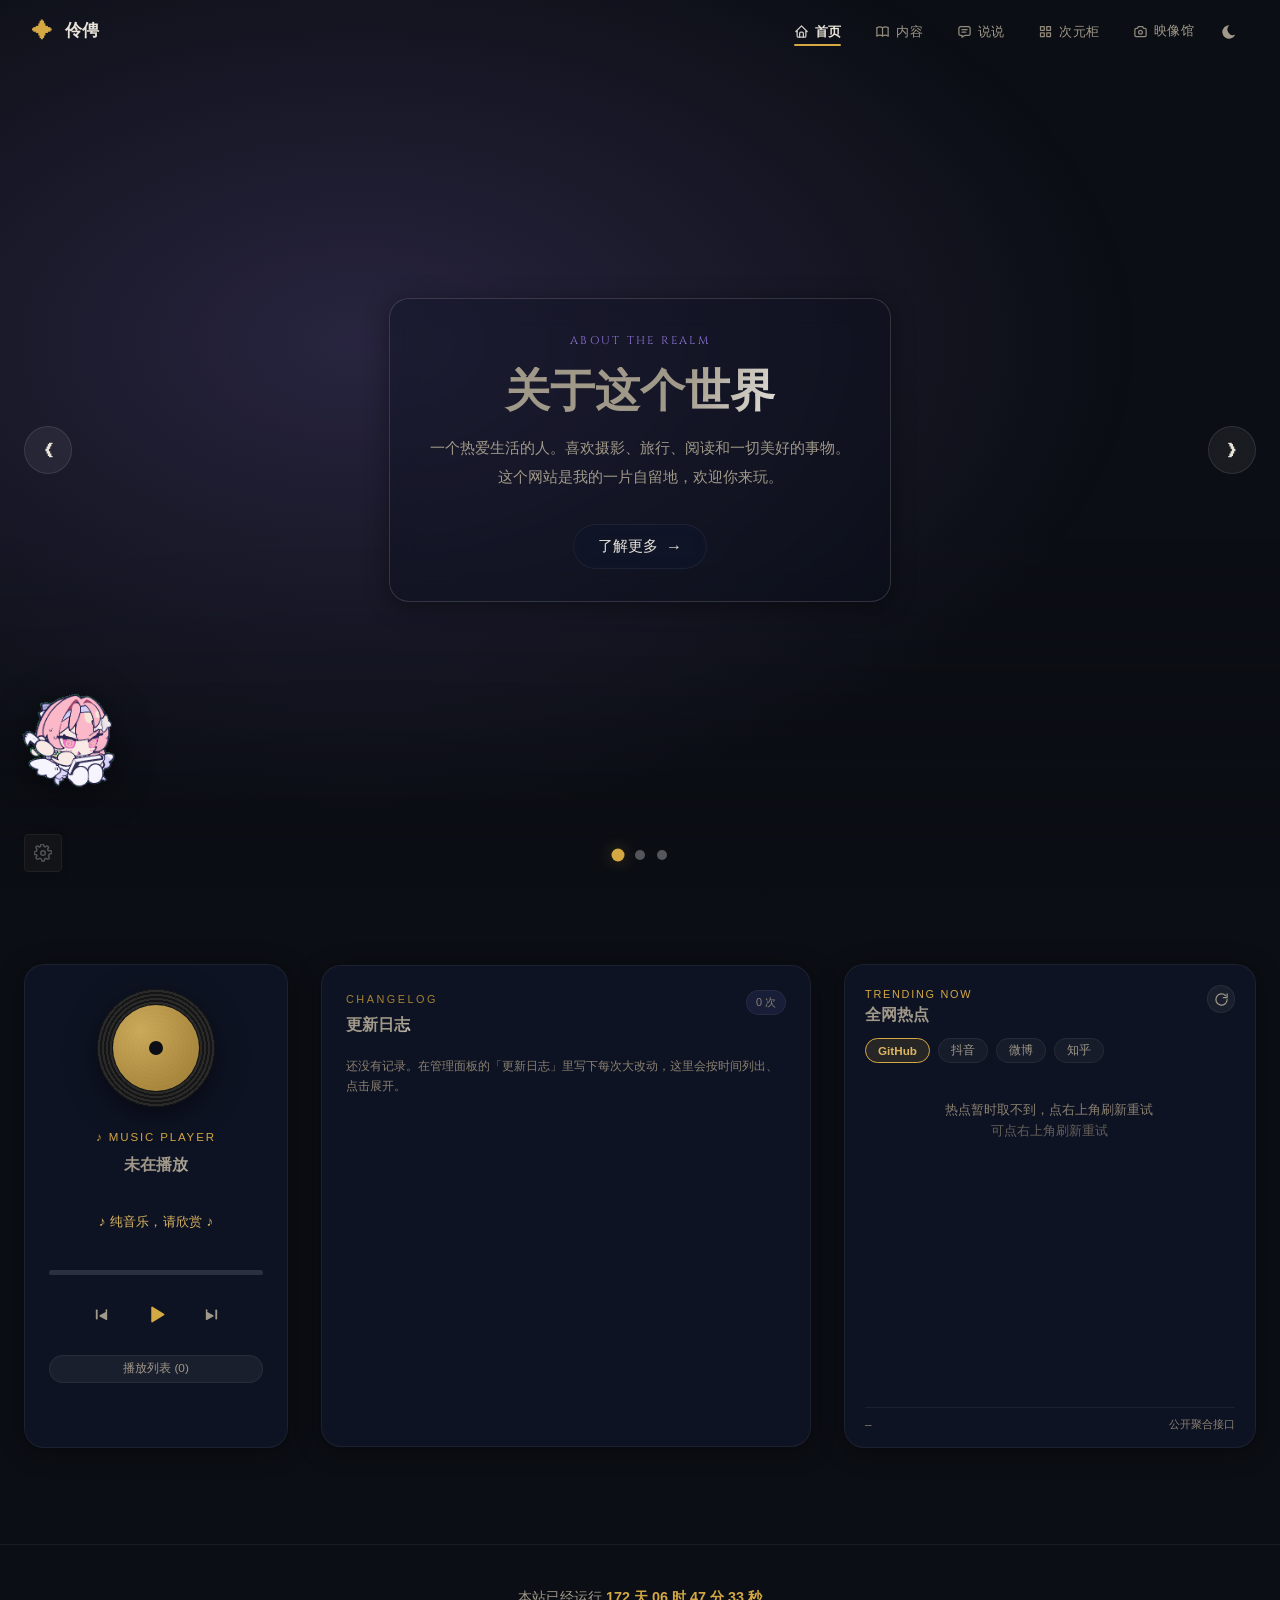
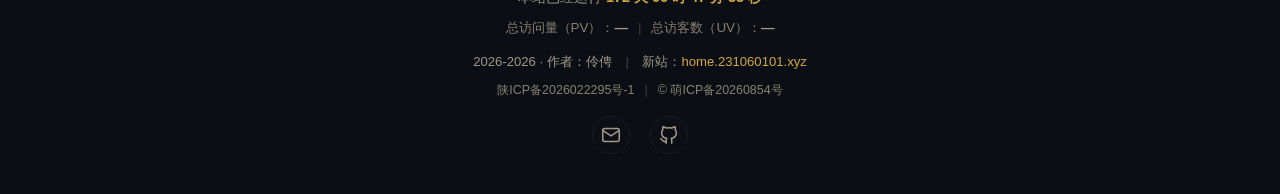
==== commit 484c6954: "feat(wallpaper): 恢复图片轮播背景 + 随机切换 + 固定 20 秒；补上后台壁纸区缺失的三个函数 用户要求：背景改用他自己图床的图片，并加随机轮播、每 20 秒换一张。  排查发现两" ====
--- a/index.html
+++ b/index.html
@@ -3000,13 +3000,69 @@
 }
 // 视频背景加载不出来时：清空舞台，露出 #wp-stage 的纯色底（不再回退 webp 图）
 function showSolidWallpaper(stage){if(!stage)return;stage.innerHTML='';wpRuntimeMode='solid';renderWpControls();}
+// ============================================================
+// 后台「壁纸」区缺的三个函数（之前按钮点了没反应/报错，所以加不进图片）
+//   addWpUrl()      —— 粘贴一个或多个图片网址（支持换行/逗号分隔）
+//   ADMIN.editWp(i) —— 改这一张的地址
+//   ADMIN.delWp(i)  —— 删掉这一张
+// ============================================================
+function wpCommit(msg){
+  try{saveData();}catch(e){}
+  try{initWallpapers();}catch(e){}
+  try{ADMIN.refresh('wallpaper');}catch(e){}
+  try{toast(msg,'success');}catch(e){}
+}
+function addWpUrl(){
+  const inp=document.getElementById('e-wp-new-url');
+  if(!inp)return;
+  const urls=String(inp.value||'').split(/[\s,，、]+/).map(s=>s.trim()).filter(Boolean);
+  if(!urls.length){toast('先粘贴图片地址','error');return;}
+  const good=urls.filter(u=>/^https?:\/\//i.test(u));
+  if(!good.length){toast('请填 http(s) 开头的图片地址','error');return;}
+  data.wallpaper=data.wallpaper||{};
+  if(!Array.isArray(data.wallpaper.images))data.wallpaper.images=[];
+  let added=0;
+  good.forEach(u=>{if(data.wallpaper.images.indexOf(u)<0){data.wallpaper.images.push(u);added++;}});
+  // 加了图片就顺手把类型切成「图片轮播」，否则还是播视频
+  if(added&&data.wallpaper.type!=='image')data.wallpaper.type='image';
+  inp.value='';
+  wpCommit(added?('已添加 '+added+' 张壁纸'):'这些地址已经在列表里了');
+}
+ADMIN.editWp=function(i){
+  const list=(data.wallpaper&&data.wallpaper.images)||[];
+  if(list[i]==null)return;
+  const v=prompt('修改这张壁纸的地址：',list[i]);
+  if(v==null)return;
+  const u=String(v).trim();
+  if(!/^https?:\/\//i.test(u)){toast('请填 http(s) 开头的地址','error');return;}
+  list[i]=u;
+  wpCommit('已更新');
+};
+ADMIN.delWp=function(i){
+  const list=(data.wallpaper&&data.wallpaper.images)||[];
+  if(list[i]==null)return;
+  if(!confirm('删除这张壁纸？\n'+String(list[i]).slice(0,80)))return;
+  list.splice(i,1);
+  wpCommit('已删除');
+};
+
 function initWallpapers(){
-  // 背景只用 R2 桶里的 webm 视频；优先用 /video-catalog 缓存（真正数据源，不受云端同步覆盖影响），回落 data.wallpaper.videos；都没有→纯色兜底。不再用任何图片当背景。
-  const stage=document.getElementById('wp-stage');if(!stage)return;stage.innerHTML='';const w=data.wallpaper||{};
+  const stage=document.getElementById('wp-stage');if(!stage)return;
   if(wpTimer)clearInterval(wpTimer);if(videoTimeout)clearTimeout(videoTimeout);
+  const w=data.wallpaper||{};
+  const rawImgs=(w.images||[]).filter(Boolean).filter(u=>u!==LEGACY_DEFAULT_WALLPAPER);
+  // 视频来源：优先 /video-catalog（R2 里新传的会自动出现），回落到 data.wallpaper.videos
   const catVids=(_videoCatalog&&_videoCatalog.wallpapers&&_videoCatalog.wallpapers.length)?_videoCatalog.wallpapers.map(v=>({src:v.src,duration:v.duration||30})):null;
   videoQueue=(catVids||(w.videos||[])).filter(v=>v&&v.src);videoIdx=0;
-  if(videoQueue.length){wpRuntimeMode='video';playVideoQueue(stage);}
+  stage.innerHTML='';
+  /* 类型优先级（照片背景这条路之前被停用了，现在恢复）：
+     1) 后台选「图片轮播」且确实有图片 → 走图片
+     2) 否则有视频 → 走视频
+     3) 否则有图片 → 走图片
+     4) 都没有 → 纯色兜底 */
+  if(w.type==='image' && rawImgs.length){ renderImageWallpapers(stage,rawImgs); return; }
+  if(videoQueue.length){ wpRuntimeMode='video'; playVideoQueue(stage); }
+  else if(rawImgs.length){ renderImageWallpapers(stage,rawImgs); }
   else showSolidWallpaper(stage);
   renderWpControls();
 }
@@ -3062,10 +3118,27 @@
     if(performance.now()-lastActive>=WP_STALL_MS)cleanup();
   },1000);
 }
+// 背景切换间隔（秒）—— 用户要求固定 20 秒。
+// 后台「壁纸 → 切换间隔」的旧值（云端是 30）先不参与，避免覆盖。
+const WP_INTERVAL_SEC=20;
+function wpIntervalSec(){
+  return WP_INTERVAL_SEC;
+}
 function startWpTimer(){
   if(wpTimer)clearInterval(wpTimer);
   if(wpRuntimeMode==='video'||getWallpaperImages().length<=1)return;
-  wpTimer=setInterval(()=>{const s=document.querySelectorAll('#wp-stage .wp-img');if(!s.length)return;s[wpIndex].classList.remove('on');wpIndex=(wpIndex+1)%s.length;s[wpIndex].classList.add('on');},data.wallpaper.interval*1000);
+  // ★ 随机切换（不是顺序）：每次挑一张和当前不同的，避免连续两张一样
+  wpTimer=setInterval(()=>{
+    const s=document.querySelectorAll('#wp-stage .wp-img');
+    if(s.length<2)return;
+    let next=wpIndex;
+    for(let guard=0;guard<20&&next===wpIndex;guard++)next=Math.floor(Math.random()*s.length);
+    if(next===wpIndex)return;
+    s[wpIndex].classList.remove('on');
+    wpIndex=next;
+    s[wpIndex].classList.add('on');
+    renderWpControls();
+  },wpIntervalSec()*1000);
 }
 function renderWpControls(){
   const c=document.getElementById('wp-controls');if(!c){const d=document.createElement('div');d.className='wp-controls';d.id='wp-controls';document.body.appendChild(d);}
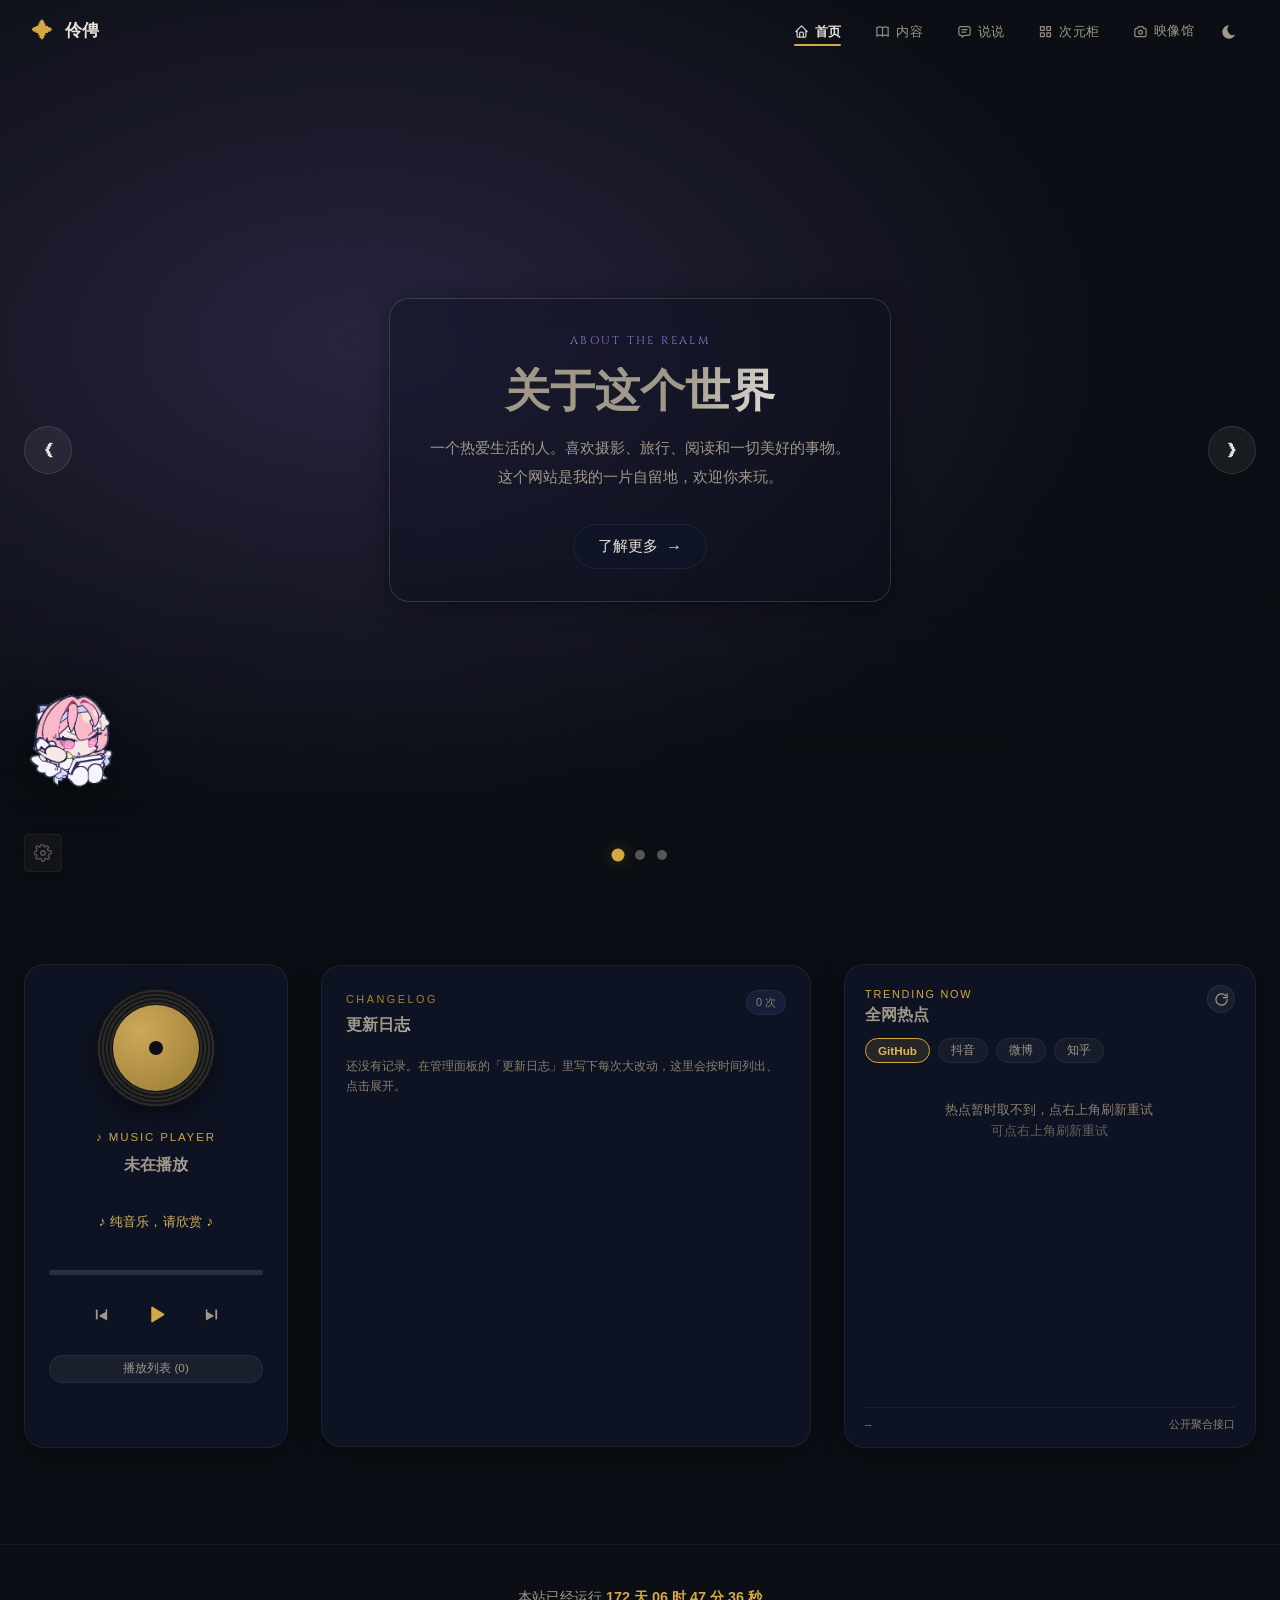
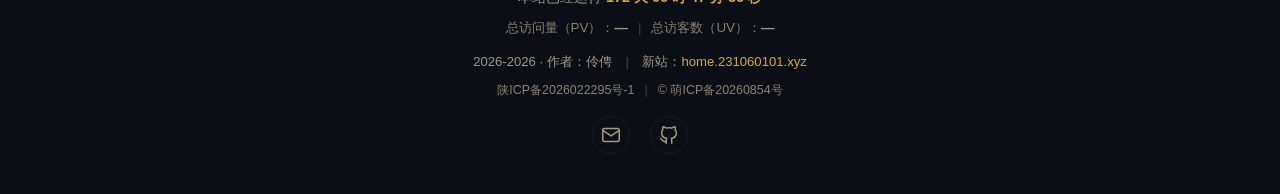
==== commit c755d602: "fix(wallpaper): 后台加图片真正可用（文本框支持多行 + 类型不被冲掉） 接手上一轮"没真正切换云端"的检查，补三处：  1. 「添加图片网址」原来是 <input type="text" ====
--- a/index.html
+++ b/index.html
@@ -1958,7 +1958,10 @@
       admText('轮播间隔（秒）','e-wp-int',w.interval==null?8:w.interval)+
     '</div>'+
     admField('上传本地图片','<button class="admin-sbtn" type="button" onclick="document.getElementById(\'wallpaper-upload\').click()">'+AI.img+'选择图片（可多选）</button>')+
-    admField('添加图片网址','<div style="display:flex;gap:8px"><input type="text" id="e-wp-new-url" placeholder="https://…" style="flex:1"><button class="admin-sbtn" type="button" onclick="addWpUrl()">添加</button></div>')+
+    admField('添加图片网址','<div style="display:flex;gap:8px;align-items:flex-start">'+
+      '<textarea id="e-wp-new-url" rows="3" placeholder="每行一个地址，可以一次粘贴多个：&#10;https://img.231060101.xyz/file/背景/1.jpg&#10;https://img.231060101.xyz/file/背景/2.jpg" style="flex:1;resize:vertical;min-height:64px;font-size:.8em;line-height:1.6"></textarea>'+
+      '<button class="admin-sbtn" type="button" onclick="addWpUrl()" style="flex:none">添加</button></div>',
+      '用文本框而不是单行输入框 —— 单行 input 装不下换行，粘多行会被浏览器拼成一行，只算一张。')+
     '<div class="admin-group" data-adm-label="壁纸图片列表"><label>壁纸图片（'+((w.images||[]).length)+' 张）</label><div class="wp-list" id="wp-list">'+
       ((w.images||[]).length?(w.images||[]).map((u,i)=>
         '<div class="wp-list-item"><img class="wp-list-thumb" src="'+escHtml(u)+'" loading="lazy" alt="" onerror="this.style.display=\'none\'">'+
@@ -3024,7 +3027,13 @@
   let added=0;
   good.forEach(u=>{if(data.wallpaper.images.indexOf(u)<0){data.wallpaper.images.push(u);added++;}});
   // 加了图片就顺手把类型切成「图片轮播」，否则还是播视频
-  if(added&&data.wallpaper.type!=='image')data.wallpaper.type='image';
+  if(added){
+    data.wallpaper.type='image';
+    // ★ 关键：下拉框也要同步，否则随后 ADMIN.refresh 里的 readAll() 会从下拉框
+    //   读回旧的 video，把刚设好的 image 又冲掉，保存上去还是视频。
+    const sel=document.getElementById('e-wp-type');
+    if(sel)sel.value='image';
+  }
   inp.value='';
   wpCommit(added?('已添加 '+added+' 张壁纸'):'这些地址已经在列表里了');
 }
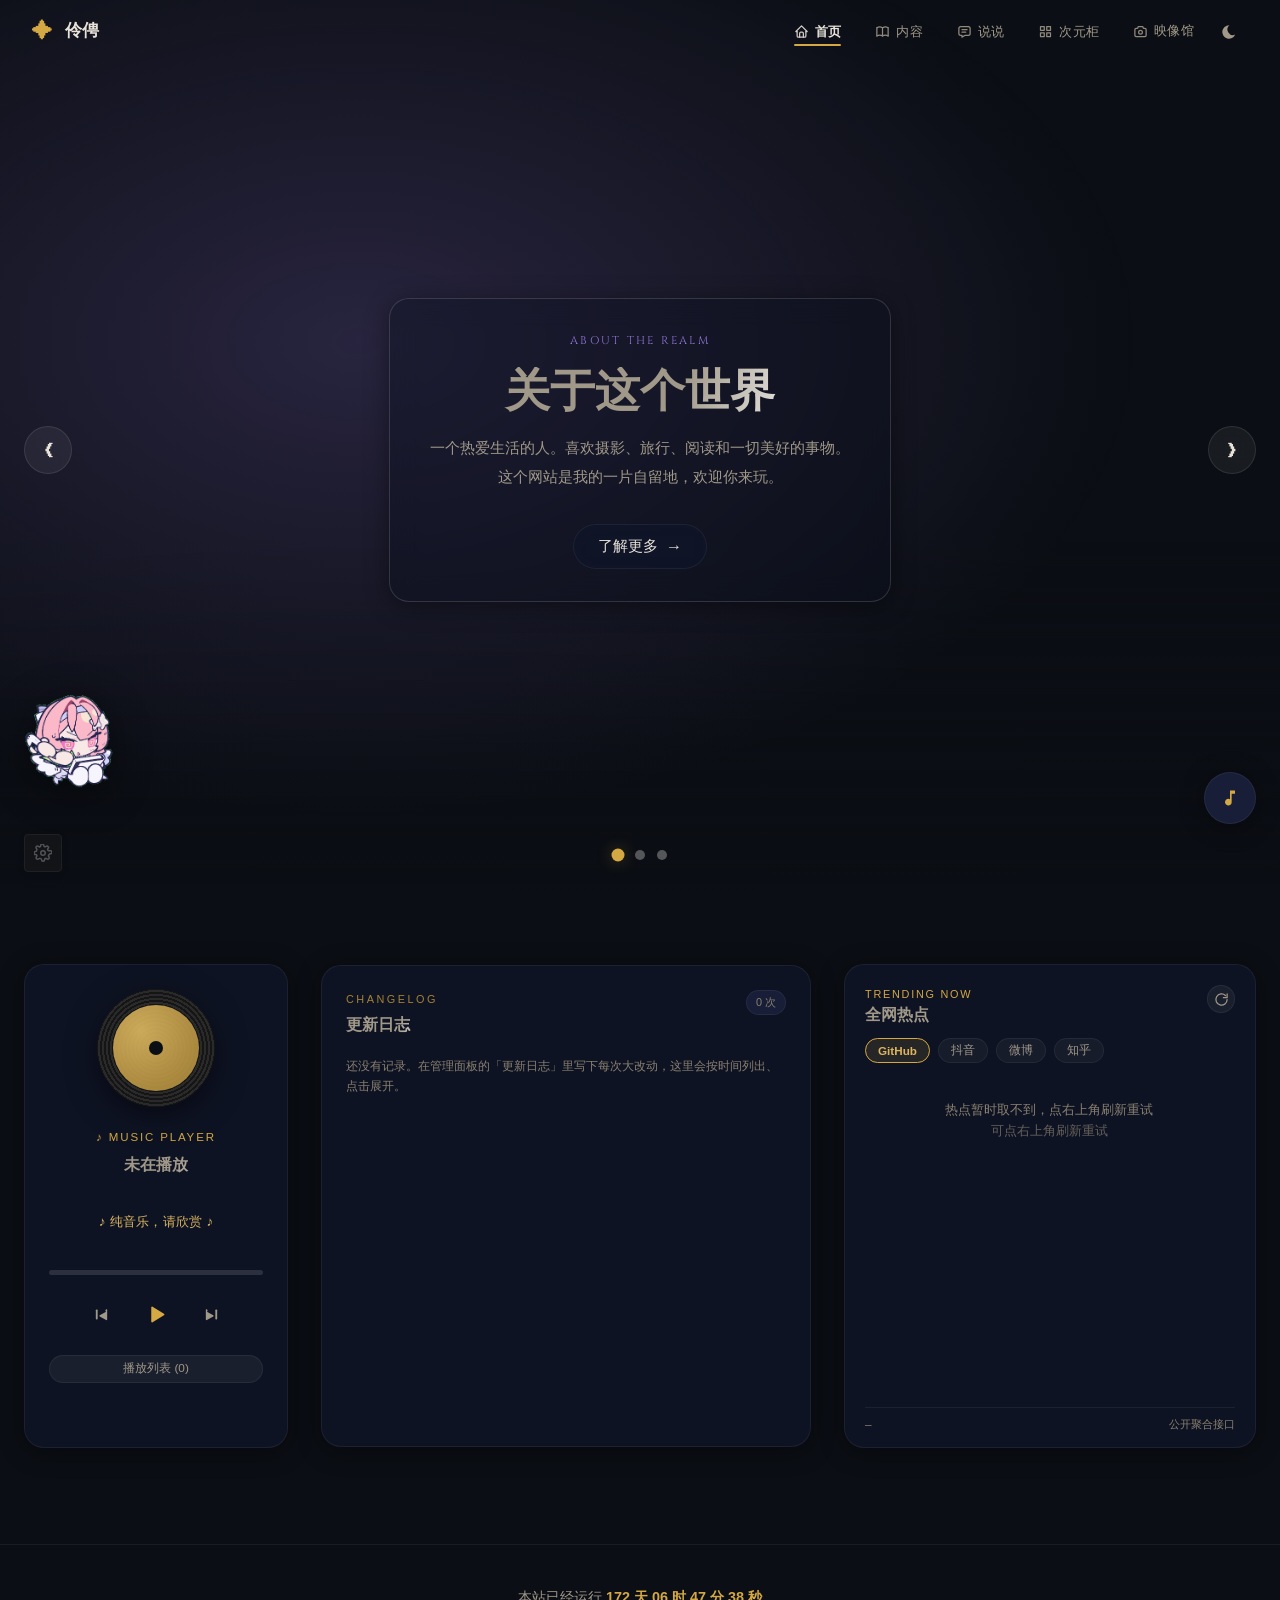
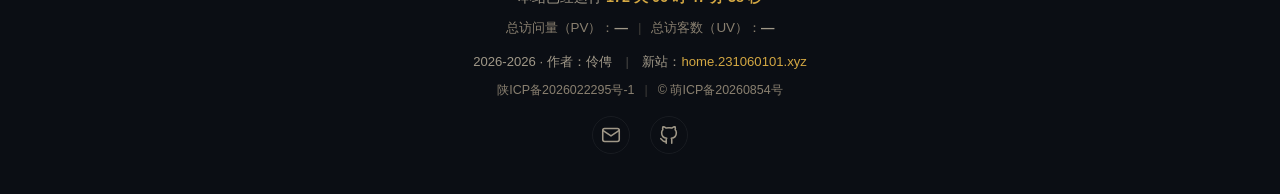
==== commit 92f032a2: "feat(wallpaper): 背景真正切到用户图床（云端已改）+ 随机 20 秒轮播生效 上一轮被判分点指出「只改了代码、云端配置没切」，这轮把云端数据真的改了。  ═══ 根因（三个连环 bug" ====
--- a/index.html
+++ b/index.html
@@ -2550,7 +2550,7 @@
 // 开屏动画兜底（/video-catalog 不可用时用直链）
 const SPLASH_VIDEO_URL=R2_PUBLIC+'MP4/%E8%96%87%E5%B0%94%E8%8E%89%E7%89%B9.webm';
 const DEFAULT_WALLPAPERS=[
-  R2_PUBLIC+'%E6%98%A0%E5%83%8F%E9%A6%86/webp/20230619%E8%A5%BF%E5%B2%B3%E5%8D%8E%E5%B1%B1%E5%8C%97%E5%B3%B0%E9%A1%B6.webp'
+  'https://img.231060101.xyz/file/%E8%AF%B4%E8%AF%B4%E5%9B%BE%E7%89%87/%E7%88%B1%E9%85%B1.webp'
 ];
 const LEGACY_DEFAULT_WALLPAPER="assets/wallpaper-default.jpg";
 
@@ -2998,7 +2998,10 @@
   const prevDur=new Map((data.wallpaper?.videos||[]).filter(v=>v&&v.src).map(v=>[v.src,v.duration]));
   data.wallpaper=data.wallpaper||{};
   data.wallpaper.videos=catalog.wallpapers.map(v=>({src:v.src,duration:prevDur.get(v.src)||v.duration||30}));
-  data.wallpaper.type='video';
+  // ★ 只有用户没明确选「图片轮播」时才切回视频。
+  //   原来这里无条件写 'video'，导致云端明明存了 type=image，
+  //   页面一加载视频目录就把类型改回 video，图片背景永远不生效。
+  if(data.wallpaper.type!=='image')data.wallpaper.type='video';
   return true;
 }
 // 视频背景加载不出来时：清空舞台，露出 #wp-stage 的纯色底（不再回退 webp 图）
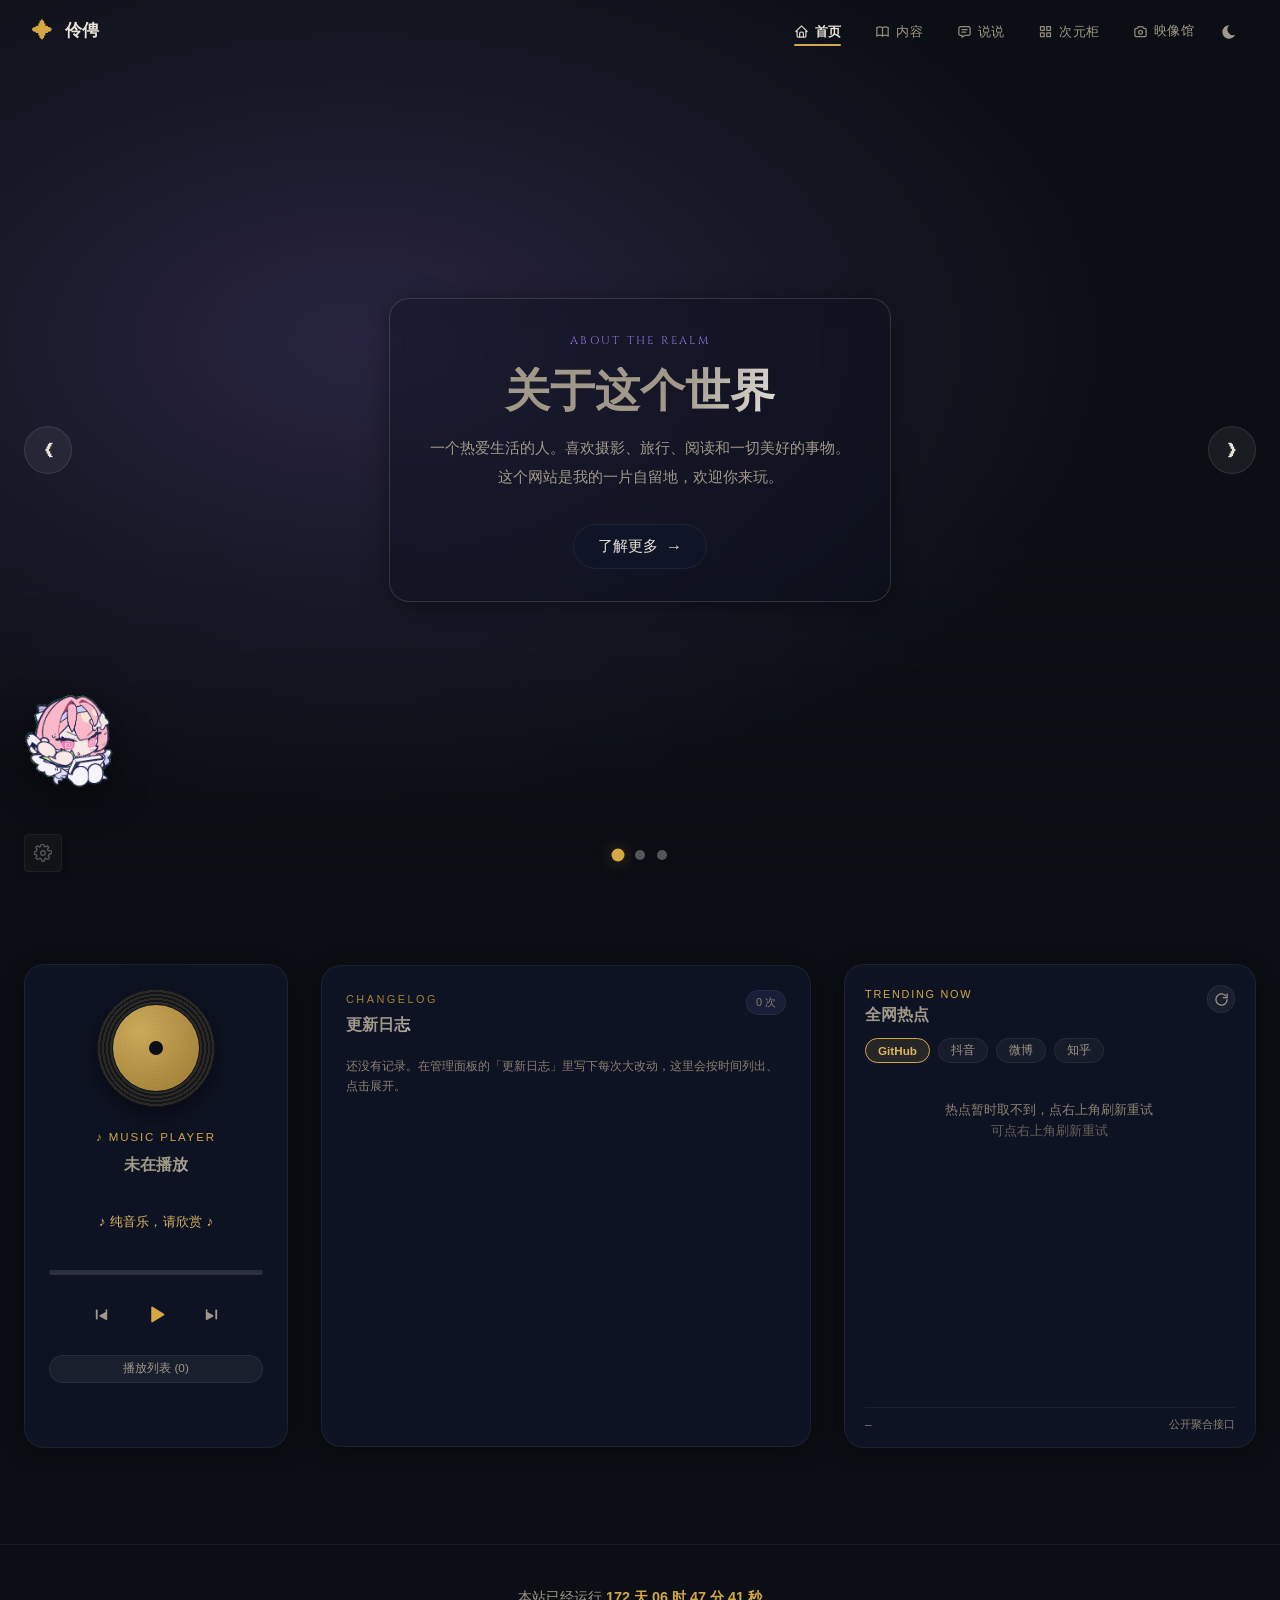
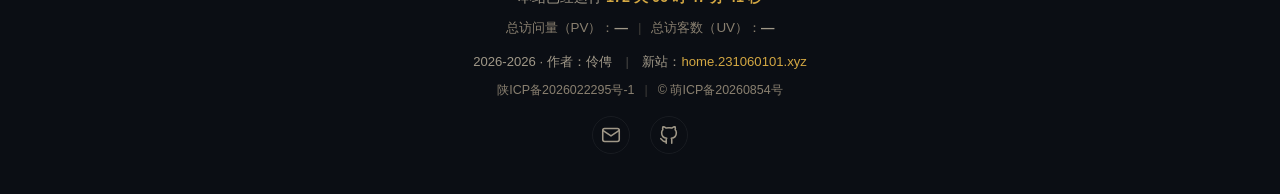
==== commit 62f07016: "fix(wallpaper): 背景整段换成图床的 18 个 webm，随机 + 每个 20 秒 用户上传的是 .webm **视频**，我上一轮误把 type 设成 image，所以被归到图片里去了" ====
--- a/index.html
+++ b/index.html
@@ -2995,7 +2995,13 @@
 function applyVideoCatalog(catalog){
   if(catalog&&catalog.wallpapers&&catalog.wallpapers.length)_videoCatalog=catalog;
   if(!catalog||!catalog.wallpapers.length)return false;
-  const prevDur=new Map((data.wallpaper?.videos||[]).filter(v=>v&&v.src).map(v=>[v.src,v.duration]));
+  // ★ 云端已经配了自己的背景视频（例如用户图床的 18 个 webm）时，
+  //   不要再用 R2 的 /video-catalog 覆盖它 —— 原来这里无条件覆盖，
+  //   导致 KV 里配好的图床视频永远不生效，页面播的还是 R2 里那批。
+  const cloudVids=(data.wallpaper&&data.wallpaper.videos)||[];
+  const hasOwn=cloudVids.some(v=>v&&v.src&&!/cdn\.231060101\.xyz/.test(String(v.src)));
+  if(hasOwn)return true;
+  const prevDur=new Map(cloudVids.filter(v=>v&&v.src).map(v=>[v.src,v.duration]));
   data.wallpaper=data.wallpaper||{};
   data.wallpaper.videos=catalog.wallpapers.map(v=>({src:v.src,duration:prevDur.get(v.src)||v.duration||30}));
   // ★ 只有用户没明确选「图片轮播」时才切回视频。
@@ -3063,9 +3069,14 @@
   if(wpTimer)clearInterval(wpTimer);if(videoTimeout)clearTimeout(videoTimeout);
   const w=data.wallpaper||{};
   const rawImgs=(w.images||[]).filter(Boolean).filter(u=>u!==LEGACY_DEFAULT_WALLPAPER);
-  // 视频来源：优先 /video-catalog（R2 里新传的会自动出现），回落到 data.wallpaper.videos
-  const catVids=(_videoCatalog&&_videoCatalog.wallpapers&&_videoCatalog.wallpapers.length)?_videoCatalog.wallpapers.map(v=>({src:v.src,duration:v.duration||30})):null;
-  videoQueue=(catVids||(w.videos||[])).filter(v=>v&&v.src);videoIdx=0;
+  /* 视频来源优先级（★ 改过）：
+     1) 云端 data.wallpaper.videos 里只要有「非 R2 的地址」（例如用户图床的 18 个 webm），就以它为准
+     2) 否则用 /video-catalog（R2 里新传的会自动出现）
+     3) 再否则用 data.wallpaper.videos 原样
+     原来这里是 catVids 无条件优先，导致 KV 里配的图床视频永远被 R2 那批覆盖。 */
+  const ownVids=(w.videos||[]).filter(v=>v&&v.src&&!/cdn\.231060101\.xyz/.test(String(v.src)));
+  const catVids=(!ownVids.length&&_videoCatalog&&_videoCatalog.wallpapers&&_videoCatalog.wallpapers.length)?_videoCatalog.wallpapers.map(v=>({src:v.src,duration:v.duration||30})):null;
+  videoQueue=(ownVids.length?ownVids:(catVids||(w.videos||[]))).filter(v=>v&&v.src);videoIdx=0;
   stage.innerHTML='';
   /* 类型优先级（照片背景这条路之前被停用了，现在恢复）：
      1) 后台选「图片轮播」且确实有图片 → 走图片
@@ -3115,8 +3126,19 @@
     v.style.opacity='1';
     if(oldVid){oldVid.style.opacity='0';setTimeout(()=>{try{oldVid.remove()}catch(e){}},700);}
     v.play().catch(()=>{});
-    const dur=60*1000; // 每个背景播 1 分钟后切下一个（视频本身 loop 循环，不会中途暂停）
-    videoTimeout=setTimeout(()=>{videoIdx=(videoIdx+1)%videoQueue.length;playVideoQueue(stage,v);},dur);
+    // ★ 每个背景播多久：优先用这条视频自己的 duration（云端配的是 20），否则用 20 秒
+    const dur=Math.max(3,Number(item&&item.duration)||WP_INTERVAL_SEC)*1000;
+    // ★ 随机播下一个（原来是无脑 +1 顺序播）
+    videoTimeout=setTimeout(()=>{
+      if(videoQueue.length>1){
+        let next=videoIdx;
+        for(let g=0;g<20&&next===videoIdx;g++)next=Math.floor(Math.random()*videoQueue.length);
+        videoIdx=next;
+      }else{
+        videoIdx=(videoIdx+1)%videoQueue.length;
+      }
+      playVideoQueue(stage,v);
+    },dur);
     renderWpControls();
   };
   v.oncanplay=swap;v.onloadeddata=swap;
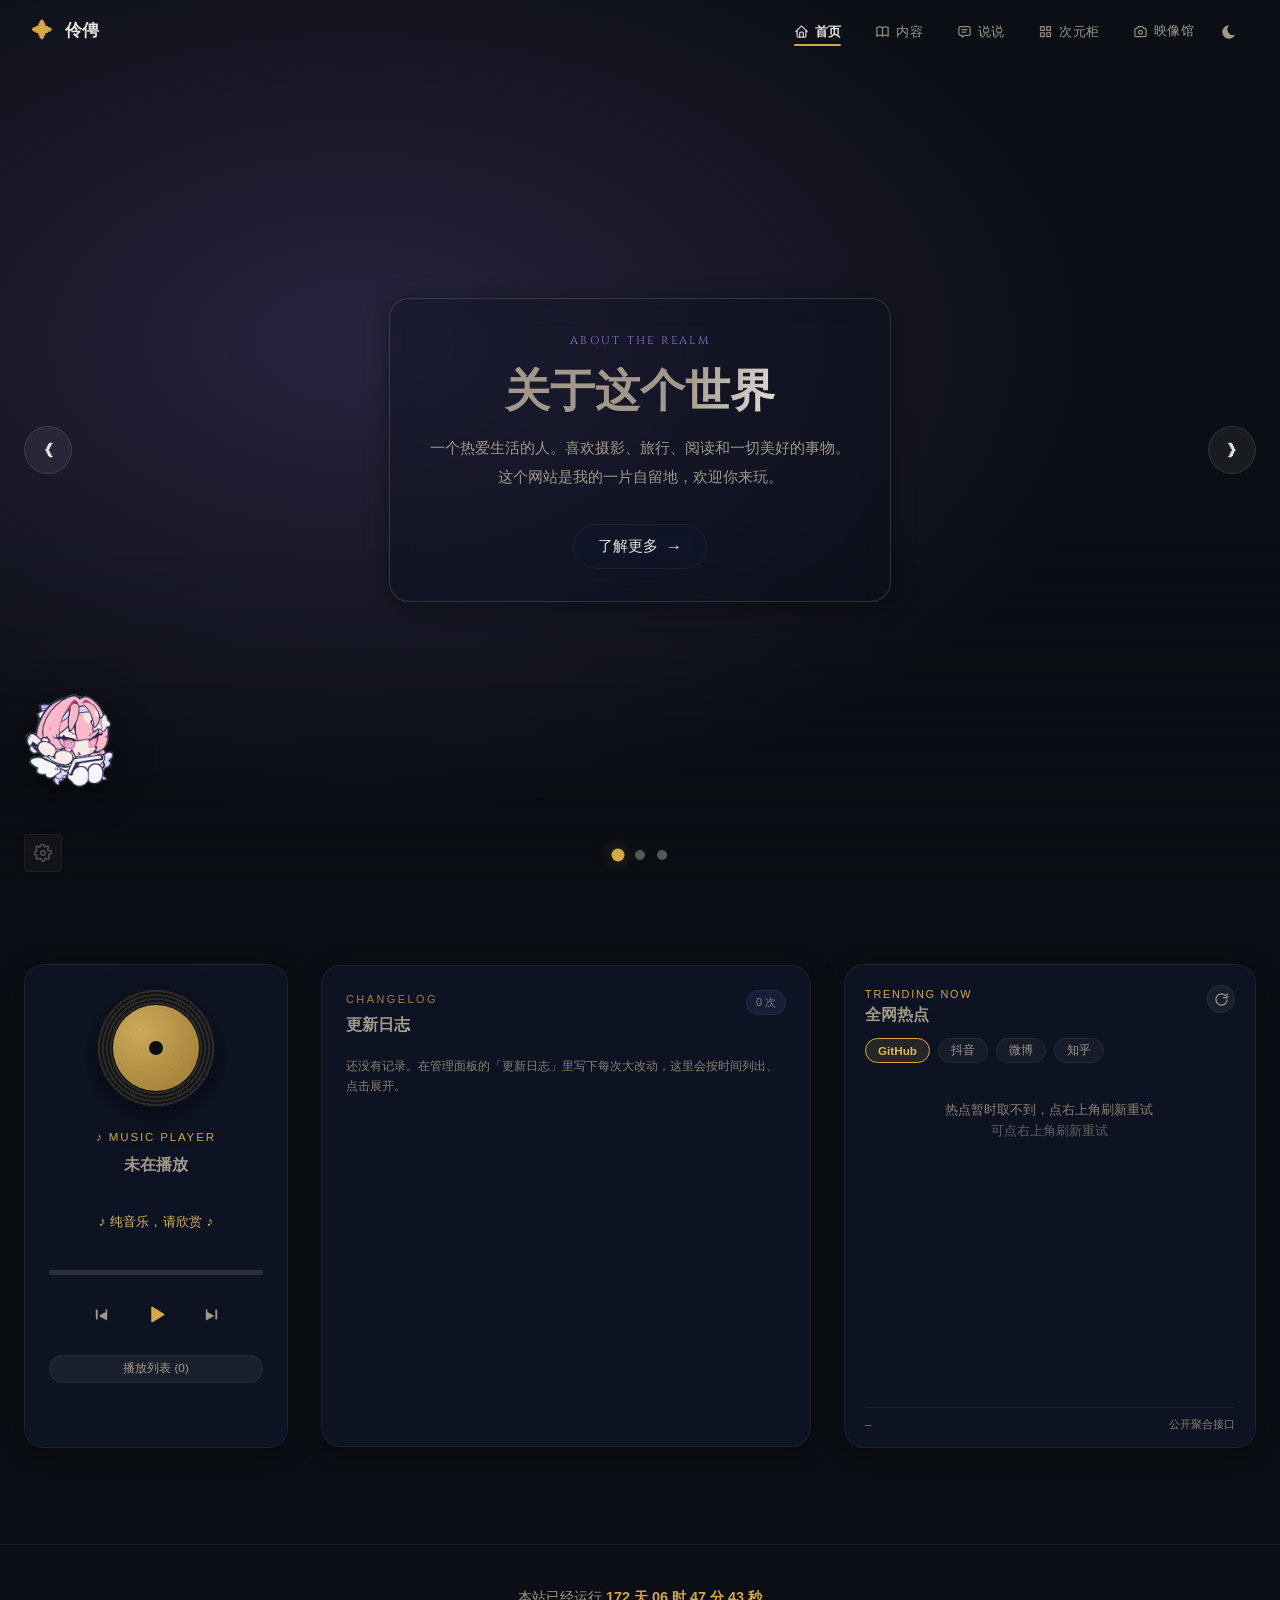
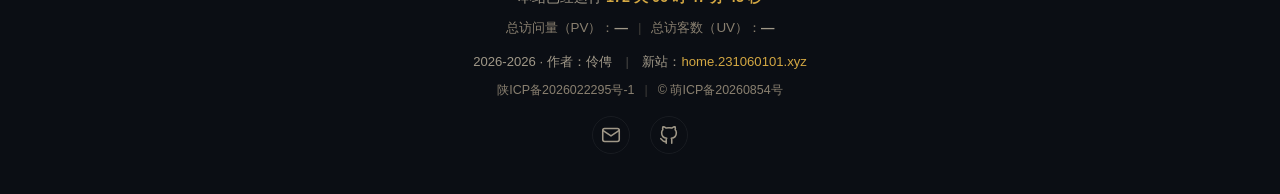
==== commit 4c162790: "fix(wallpaper): 视频未加载时改为纯色兜底（不再塞图片）+ 后台上传列表显示真实文件名 用户两条反馈： 1. 视频还没加载出来时会看到一张静止的人像图（爱酱.webp），要求换成纯色背景" ====
--- a/index.html
+++ b/index.html
@@ -1965,7 +1965,7 @@
     '<div class="admin-group" data-adm-label="壁纸图片列表"><label>壁纸图片（'+((w.images||[]).length)+' 张）</label><div class="wp-list" id="wp-list">'+
       ((w.images||[]).length?(w.images||[]).map((u,i)=>
         '<div class="wp-list-item"><img class="wp-list-thumb" src="'+escHtml(u)+'" loading="lazy" alt="" onerror="this.style.display=\'none\'">'+
-        '<span class="wp-list-url" title="'+escHtml(u)+'">'+escHtml(String(u).slice(0,70))+'</span>'+
+        '<span class="wp-list-url" title="'+escHtml(u)+'">'+escHtml(wpFileName(u))+'</span>'+
         '<div class="wp-list-actions">'+
           '<button class="admin-sbtn" type="button" onclick="ADMIN.editWp('+i+')">编辑</button>'+
           '<button class="admin-sbtn danger" type="button" onclick="ADMIN.delWp('+i+')">'+AI.trash+'</button>'+
@@ -1975,7 +1975,7 @@
     '<div class="admin-group" data-adm-label="视频播放列表"><label>视频列表（'+vids.length+' 个）</label>'+
       (vids.length?vids.map((v,i)=>
         '<div class="wp-list-item"><span style="font-size:.72em;color:var(--text-muted);flex:none">#'+(i+1)+'</span>'+
-        '<span class="wp-list-url" title="'+escHtml(v.src||'')+'">'+escHtml(v.src&&v.src.indexOf('data:')===0?'本地视频':String(v.src||'').slice(0,50))+'</span>'+
+        '<span class="wp-list-url" title="'+escHtml(v.src||'')+'">'+escHtml(v.src&&v.src.indexOf('data:')===0?'本地视频':wpFileName(v.src))+'</span>'+
         '<input type="text" value="'+escHtml(v.duration||8)+'" data-v-dur="'+i+'" aria-label="播放时长秒" style="width:46px;padding:4px 6px;font-size:.75em;text-align:center;border:1px solid var(--surface-border);border-radius:6px;background:rgba(255,255,255,.04);color:var(--text-primary)">'+
         '<div class="wp-list-actions">'+
           '<button class="admin-sbtn icon" type="button" onclick="moveVideo('+i+',-1)" '+(i===0?'disabled':'')+' title="上移">'+AI.up+'</button>'+
@@ -2547,11 +2547,10 @@
 });
 
 const R2_PUBLIC='https://cdn.231060101.xyz/';
-// 开屏动画兜底（/video-catalog 不可用时用直链）
-const SPLASH_VIDEO_URL=R2_PUBLIC+'MP4/%E8%96%87%E5%B0%94%E8%8E%89%E7%89%B9.webm';
-const DEFAULT_WALLPAPERS=[
-  'https://img.231060101.xyz/file/%E8%AF%B4%E8%AF%B4%E5%9B%BE%E7%89%87/%E7%88%B1%E9%85%B1.webp'
-];
+// 开屏动画兜底（R2 的 MP4 已全部删除，改用图床里的同一个视频）
+const SPLASH_VIDEO_URL='https://img.231060101.xyz/file/%E8%83%8C%E6%99%AF/1793280375465_%E8%96%87%E5%B0%94%E8%8E%89%E7%89%B9.webm';
+// 回落用的默认壁纸 —— 用户明确要求「视频没加载出来时用纯色、不要加任何图片」，所以留空。
+const DEFAULT_WALLPAPERS=[];
 const LEGACY_DEFAULT_WALLPAPER="assets/wallpaper-default.jpg";
 
 const DEFAULT_DATA={
@@ -2960,12 +2959,10 @@
   return imgs.length?imgs:DEFAULT_WALLPAPERS;
 }
 function ensureWallpaperFallback(stage){
-  wpRuntimeMode='image';
-  const fallback=getWallpaperImages()[0]||DEFAULT_WALLPAPERS[0];
-  if(!stage||!fallback)return;
-  let d=stage.querySelector('.wp-img.fallback');
-  if(!d){d=document.createElement('div');d.className='wp-img fallback on';d.setAttribute('aria-hidden','true');stage.appendChild(d);}
-  d.style.backgroundImage=`url(${fallback})`;
+  // ★ 用户要求：视频还没加载出来时用纯色背景，绝对不要塞任何图片进来。
+  //   原来这里会拿 DEFAULT_WALLPAPERS[0]（一张图床照片）当兜底，所以没加载出来时
+  //   会看到一张静止的人像图。现在直接走纯色。
+  showSolidWallpaper(stage);
 }
 function renderImageWallpapers(stage,imgs){
   if(!stage)return;
@@ -3018,6 +3015,17 @@
 //   ADMIN.editWp(i) —— 改这一张的地址
 //   ADMIN.delWp(i)  —— 删掉这一张
 // ============================================================
+// 后台列表里显示文件名，而不是一长串 %E8%83%8C%E6%99%AF/… 的编码地址
+function wpFileName(u){
+  const s=String(u==null?'':u);
+  if(!s)return '';
+  if(s.indexOf('data:')===0)return '本地文件';
+  let dec=s;
+  try{ dec=decodeURIComponent(s); }catch(e){ dec=s; }
+  const clean=dec.split('?')[0].split('#')[0];
+  const parts=clean.split('/').filter(Boolean);
+  return parts.length?parts[parts.length-1]:clean;
+}
 function wpCommit(msg){
   try{saveData();}catch(e){}
   try{initWallpapers();}catch(e){}
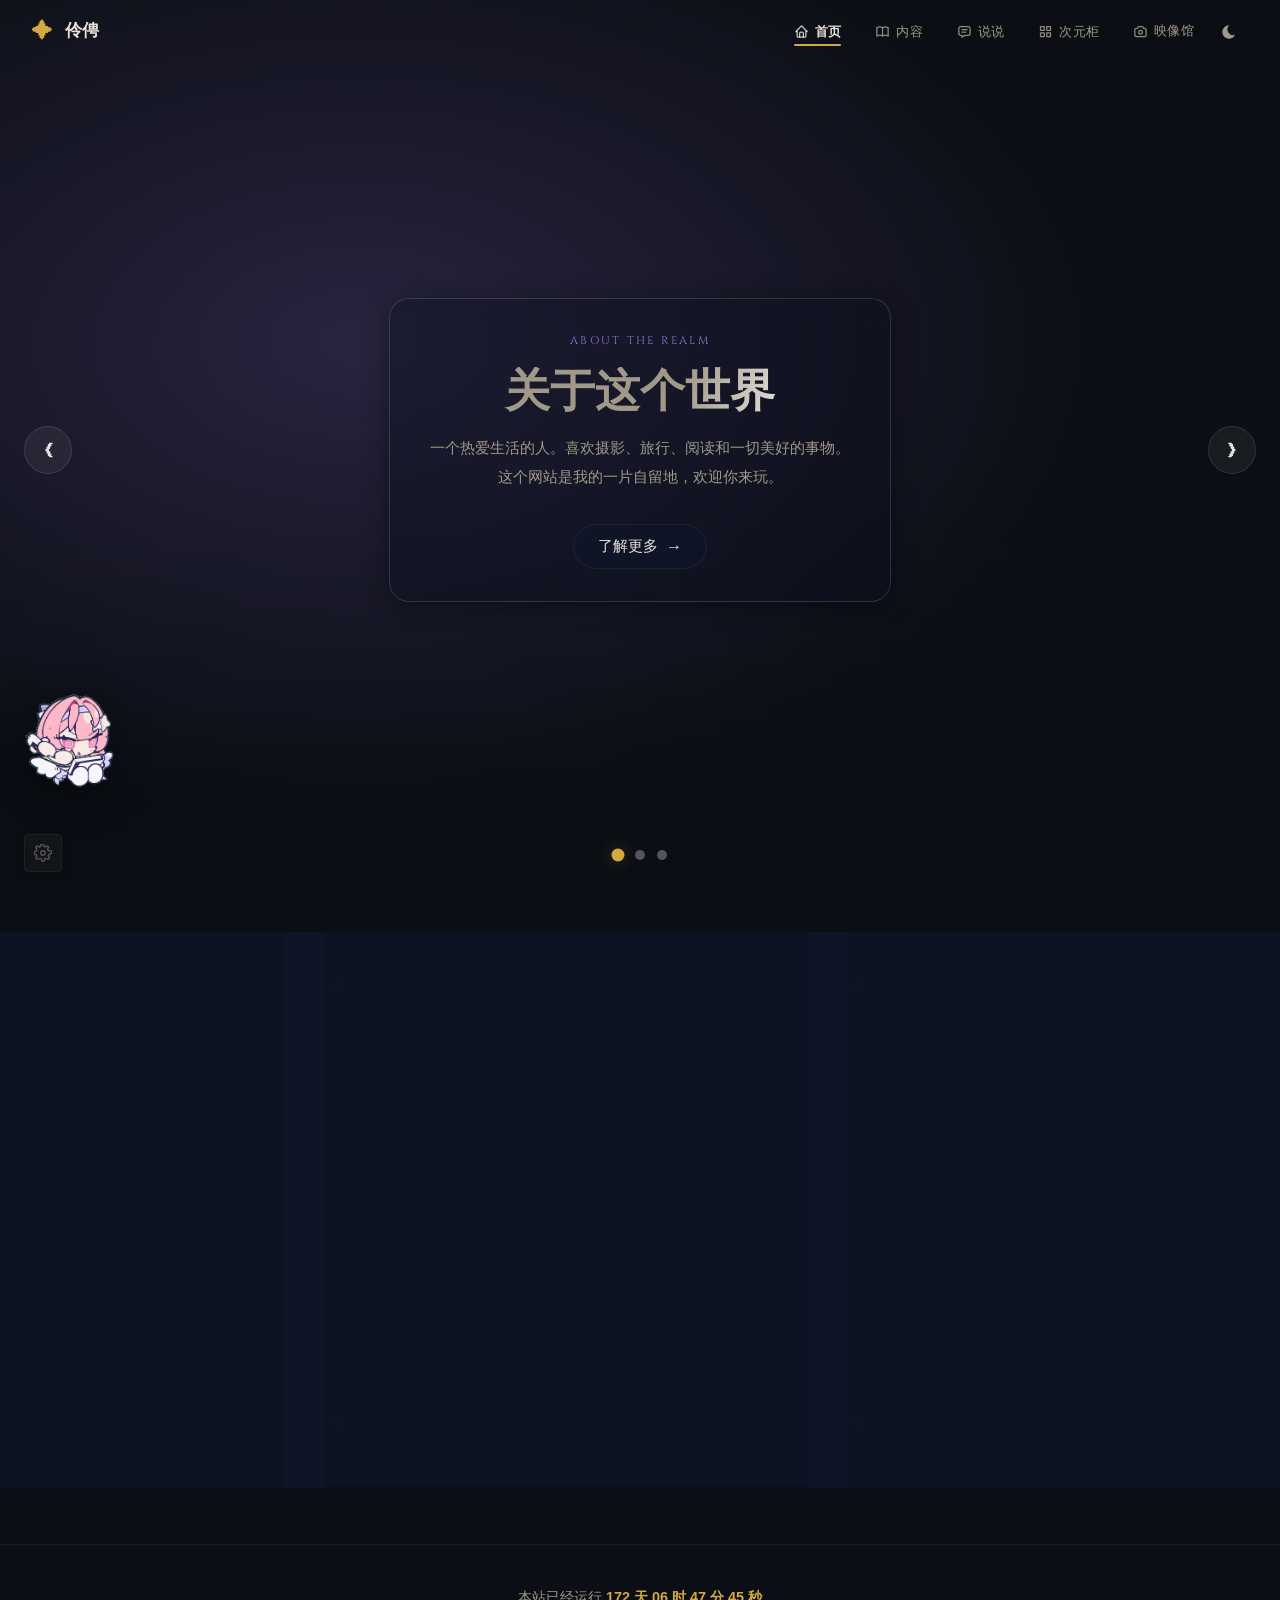
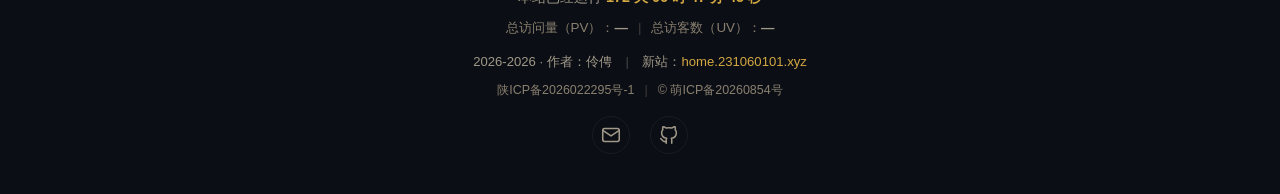
==== commit 63c62740: "fix(admin): 后台「背景视频」列表的 上移/下移/删除/选择MP4 四个入口全部失效 → 已补上 用户反馈这些按钮点了没反应。检查和之前 addWpUrl 是同一类问题： 按钮里 oncli" ====
--- a/index.html
+++ b/index.html
@@ -3026,6 +3026,28 @@
   const parts=clean.split('/').filter(Boolean);
   return parts.length?parts[parts.length-1]:clean;
 }
+// 后台「背景视频」列表那三个按钮（上移/下移/删除）和「选择 MP4 文件」——
+// 原来这些函数根本不存在，点了完全没反应。
+function moveVideo(i,delta){
+  const vids=(data.wallpaper&&data.wallpaper.videos)||[];
+  const j=i+delta;
+  if(i<0||i>=vids.length||j<0||j>=vids.length)return;
+  const tmp=vids[i];vids[i]=vids[j];vids[j]=tmp;
+  wpCommit(delta<0?'已上移':'已下移');
+}
+function deleteVideo(i){
+  const vids=(data.wallpaper&&data.wallpaper.videos)||[];
+  if(i<0||i>=vids.length)return;
+  if(!confirm('删除这个背景视频？\n'+wpFileName(vids[i]&&vids[i].src)))return;
+  vids.splice(i,1);
+  wpCommit('已删除');
+}
+function uploadVideo(){
+  const inp=document.getElementById('wallpaper-video');
+  if(!inp)return;
+  inp.value='';       // 清掉上次的选择，否则选同一个文件不会触发 change
+  inp.click();
+}
 function wpCommit(msg){
   try{saveData();}catch(e){}
   try{initWallpapers();}catch(e){}
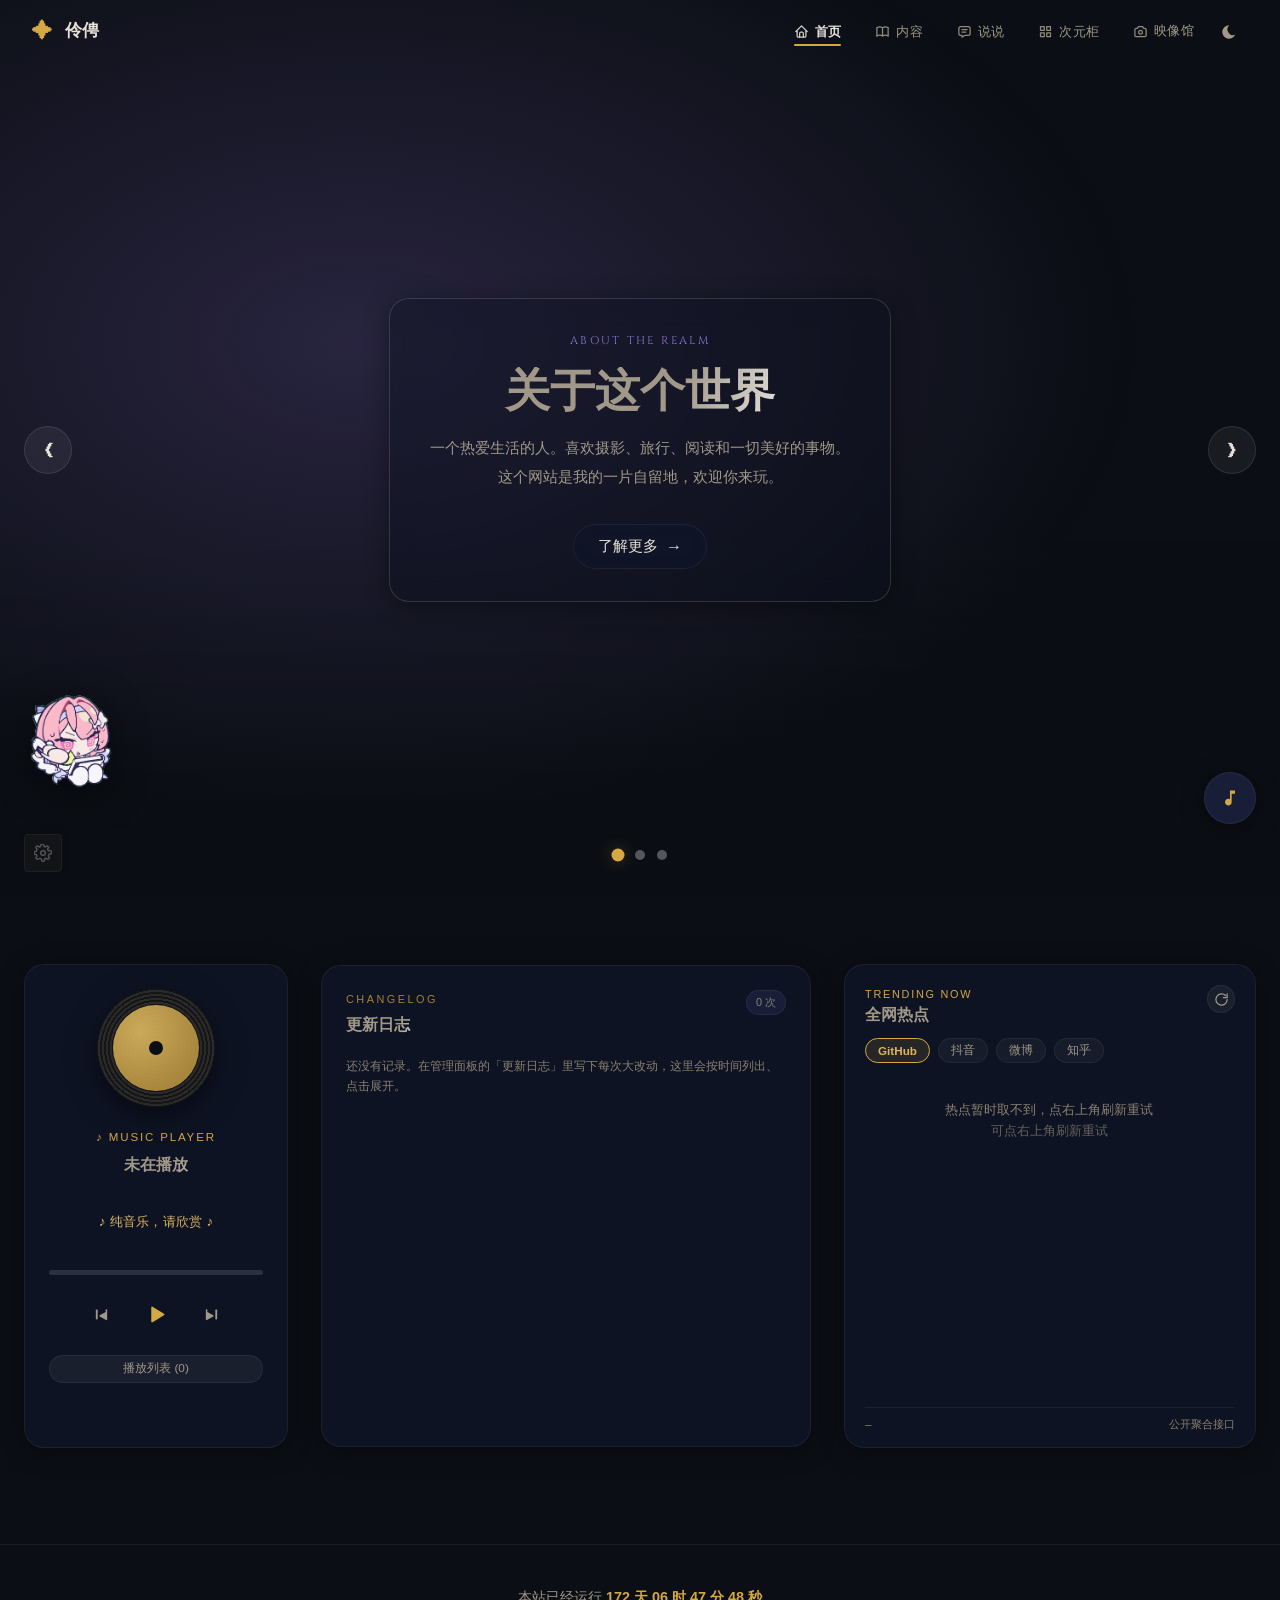
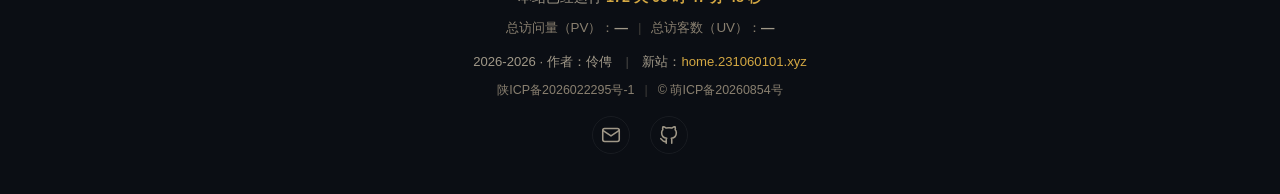
==== commit 02a54e57: "fix(admin): 粘贴 .webm 地址会被归到「壁纸图片」→ 改为按扩展名自动分流 用户反馈：在后台「添加图片网址」里粘 .webm 背景地址，被分到「壁纸图片（0 张）」， 没有进「视频列表" ====
--- a/index.html
+++ b/index.html
@@ -1958,10 +1958,10 @@
       admText('轮播间隔（秒）','e-wp-int',w.interval==null?8:w.interval)+
     '</div>'+
     admField('上传本地图片','<button class="admin-sbtn" type="button" onclick="document.getElementById(\'wallpaper-upload\').click()">'+AI.img+'选择图片（可多选）</button>')+
-    admField('添加图片网址','<div style="display:flex;gap:8px;align-items:flex-start">'+
-      '<textarea id="e-wp-new-url" rows="3" placeholder="每行一个地址，可以一次粘贴多个：&#10;https://img.231060101.xyz/file/背景/1.jpg&#10;https://img.231060101.xyz/file/背景/2.jpg" style="flex:1;resize:vertical;min-height:64px;font-size:.8em;line-height:1.6"></textarea>'+
+    admField('添加背景地址（图片或视频）','<div style="display:flex;gap:8px;align-items:flex-start">'+
+      '<textarea id="e-wp-new-url" rows="3" placeholder="每行一个地址，可以一次粘贴多个：&#10;图片 → 进「壁纸图片」，.webm/.mp4 → 自动进「背景视频」&#10;https://img.231060101.xyz/file/背景/1793280391212_雷姆.webm" style="flex:1;resize:vertical;min-height:64px;font-size:.8em;line-height:1.6"></textarea>'+
       '<button class="admin-sbtn" type="button" onclick="addWpUrl()" style="flex:none">添加</button></div>',
-      '用文本框而不是单行输入框 —— 单行 input 装不下换行，粘多行会被浏览器拼成一行，只算一张。')+
+      '按扩展名自动分流：.webm / .mp4 / .mov 等进「背景视频」，其余进「壁纸图片」。单行 input 装不下换行，所以这里是文本框。')+
     '<div class="admin-group" data-adm-label="壁纸图片列表"><label>壁纸图片（'+((w.images||[]).length)+' 张）</label><div class="wp-list" id="wp-list">'+
       ((w.images||[]).length?(w.images||[]).map((u,i)=>
         '<div class="wp-list-item"><img class="wp-list-thumb" src="'+escHtml(u)+'" loading="lazy" alt="" onerror="this.style.display=\'none\'">'+
@@ -3058,23 +3058,41 @@
   const inp=document.getElementById('e-wp-new-url');
   if(!inp)return;
   const urls=String(inp.value||'').split(/[\s,，、]+/).map(s=>s.trim()).filter(Boolean);
-  if(!urls.length){toast('先粘贴图片地址','error');return;}
+  if(!urls.length){toast('先粘贴图片或视频地址','error');return;}
   const good=urls.filter(u=>/^https?:\/\//i.test(u));
-  if(!good.length){toast('请填 http(s) 开头的图片地址','error');return;}
+  if(!good.length){toast('请填 http(s) 开头的地址','error');return;}
   data.wallpaper=data.wallpaper||{};
   if(!Array.isArray(data.wallpaper.images))data.wallpaper.images=[];
-  let added=0;
-  good.forEach(u=>{if(data.wallpaper.images.indexOf(u)<0){data.wallpaper.images.push(u);added++;}});
-  // 加了图片就顺手把类型切成「图片轮播」，否则还是播视频
-  if(added){
-    data.wallpaper.type='image';
-    // ★ 关键：下拉框也要同步，否则随后 ADMIN.refresh 里的 readAll() 会从下拉框
-    //   读回旧的 video，把刚设好的 image 又冲掉，保存上去还是视频。
+  if(!Array.isArray(data.wallpaper.videos))data.wallpaper.videos=[];
+  // ★ 按扩展名自动分流：.webm/.mp4/.mov… 进「背景视频」，其余进「壁纸图片」。
+  //   原来这里不看扩展名，全部塞进 images，所以粘 .webm 会被归到壁纸图片。
+  const isVideo=u=>/\.(webm|mp4|m4v|mov|ogv|ogg|avi|mkv)(\?|#|$)/i.test(u);
+  let addImg=0,addVid=0,dup=0;
+  good.forEach(u=>{
+    if(isVideo(u)){
+      if(data.wallpaper.videos.some(v=>v&&v.src===u)){dup++;return;}
+      data.wallpaper.videos.push({src:u,duration:WP_INTERVAL_SEC});
+      addVid++;
+    }else{
+      if(data.wallpaper.images.indexOf(u)>=0){dup++;return;}
+      data.wallpaper.images.push(u);
+      addImg++;
+    }
+  });
+  // 类型跟着这次加的东西走；下拉框必须一起改，
+  // 否则 ADMIN.refresh 里的 readAll() 会从下拉框读回旧值把它冲掉。
+  if(addVid||addImg){
+    const nextType=addVid?'video':'image';
+    data.wallpaper.type=nextType;
     const sel=document.getElementById('e-wp-type');
-    if(sel)sel.value='image';
+    if(sel)sel.value=nextType;
   }
   inp.value='';
-  wpCommit(added?('已添加 '+added+' 张壁纸'):'这些地址已经在列表里了');
+  const msg=[];
+  if(addVid)msg.push('视频 '+addVid+' 个');
+  if(addImg)msg.push('图片 '+addImg+' 张');
+  if(dup)msg.push('重复 '+dup);
+  wpCommit(msg.length?('已添加：'+msg.join('，')):'这些地址已经在列表里了');
 }
 ADMIN.editWp=function(i){
   const list=(data.wallpaper&&data.wallpaper.images)||[];
